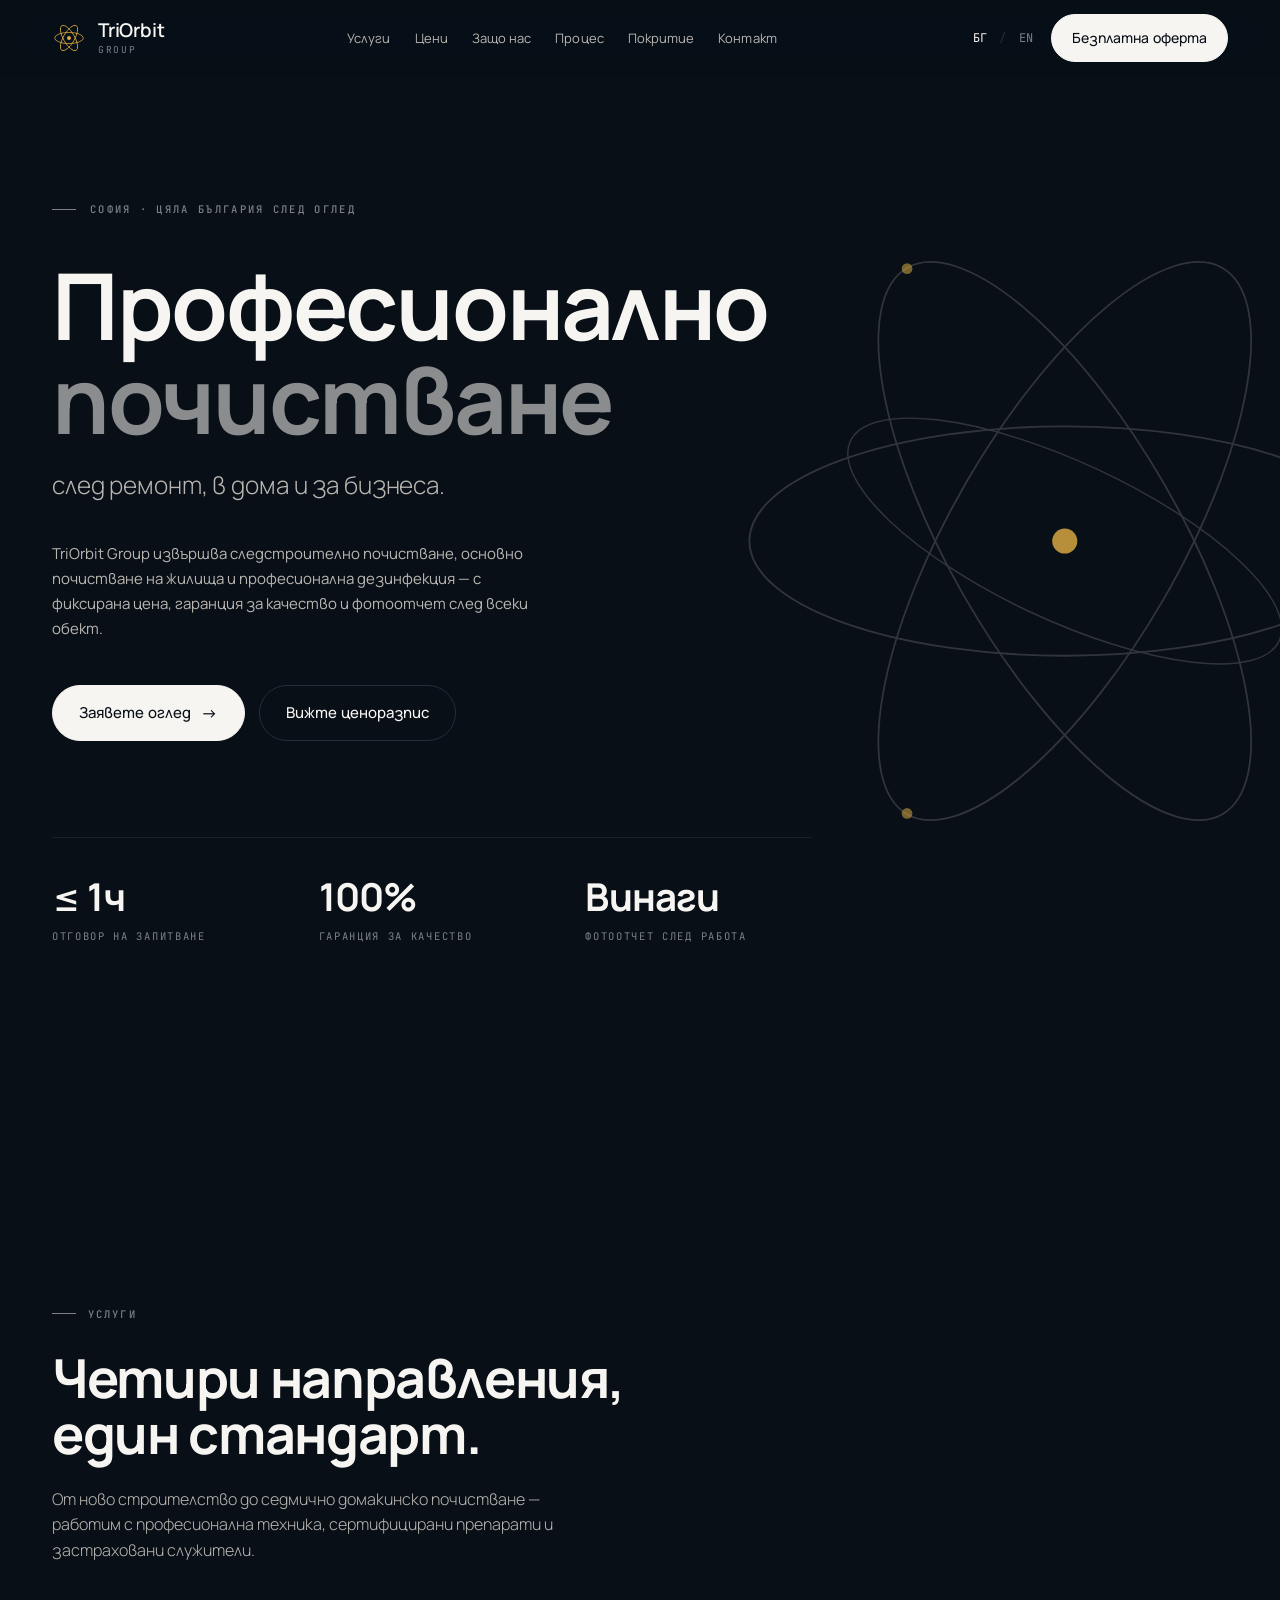
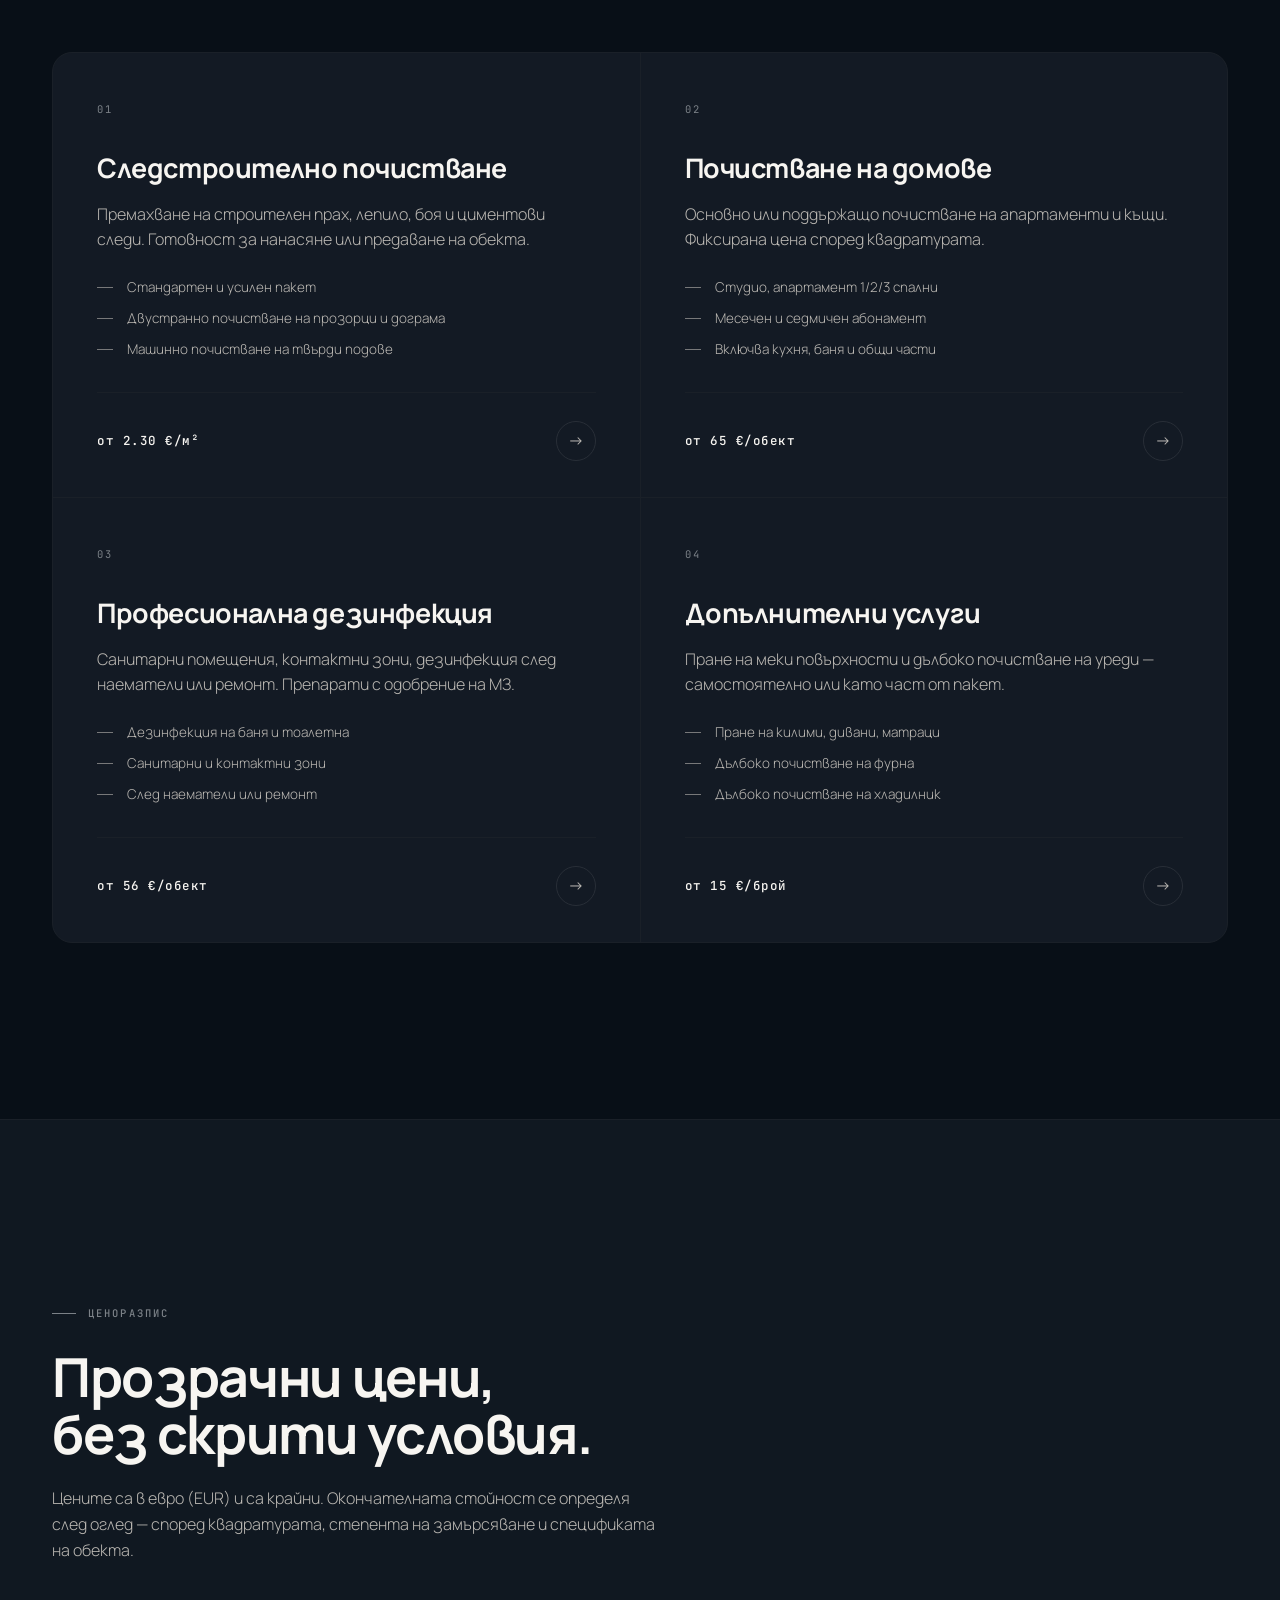
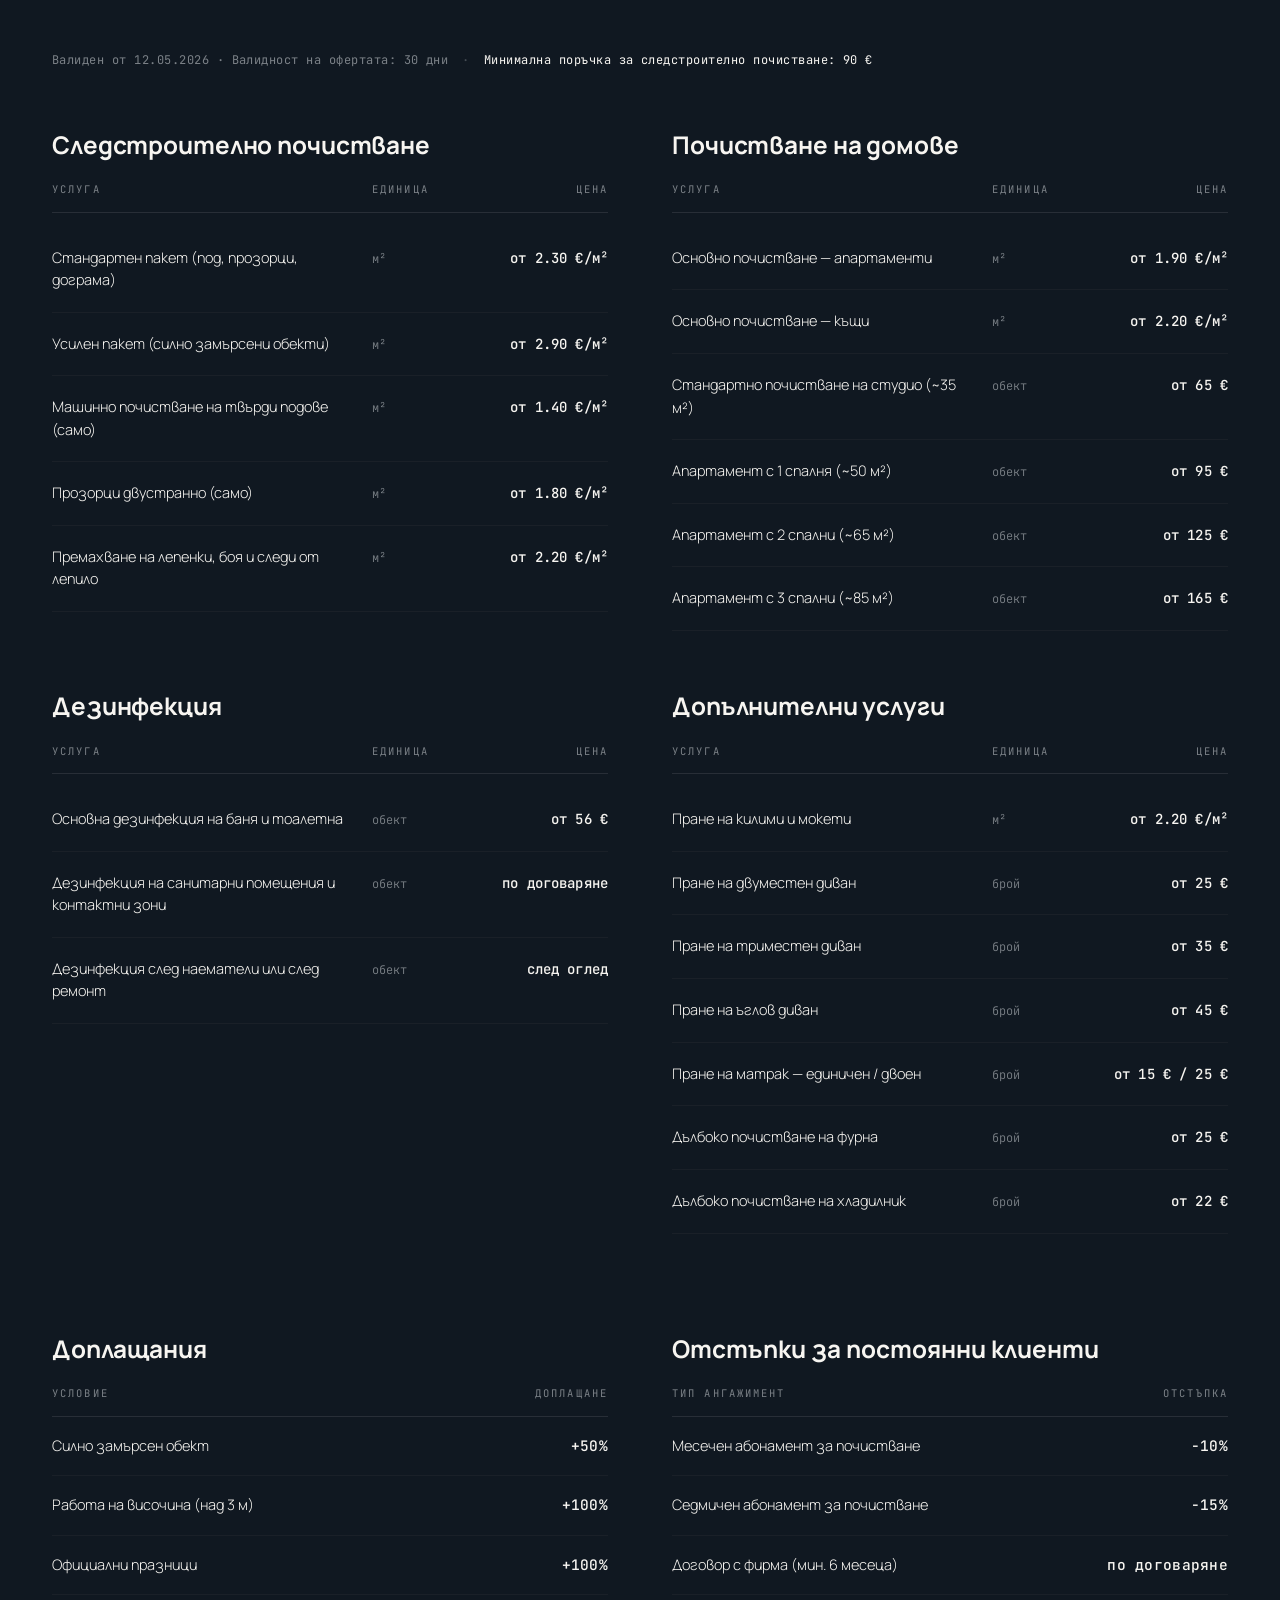
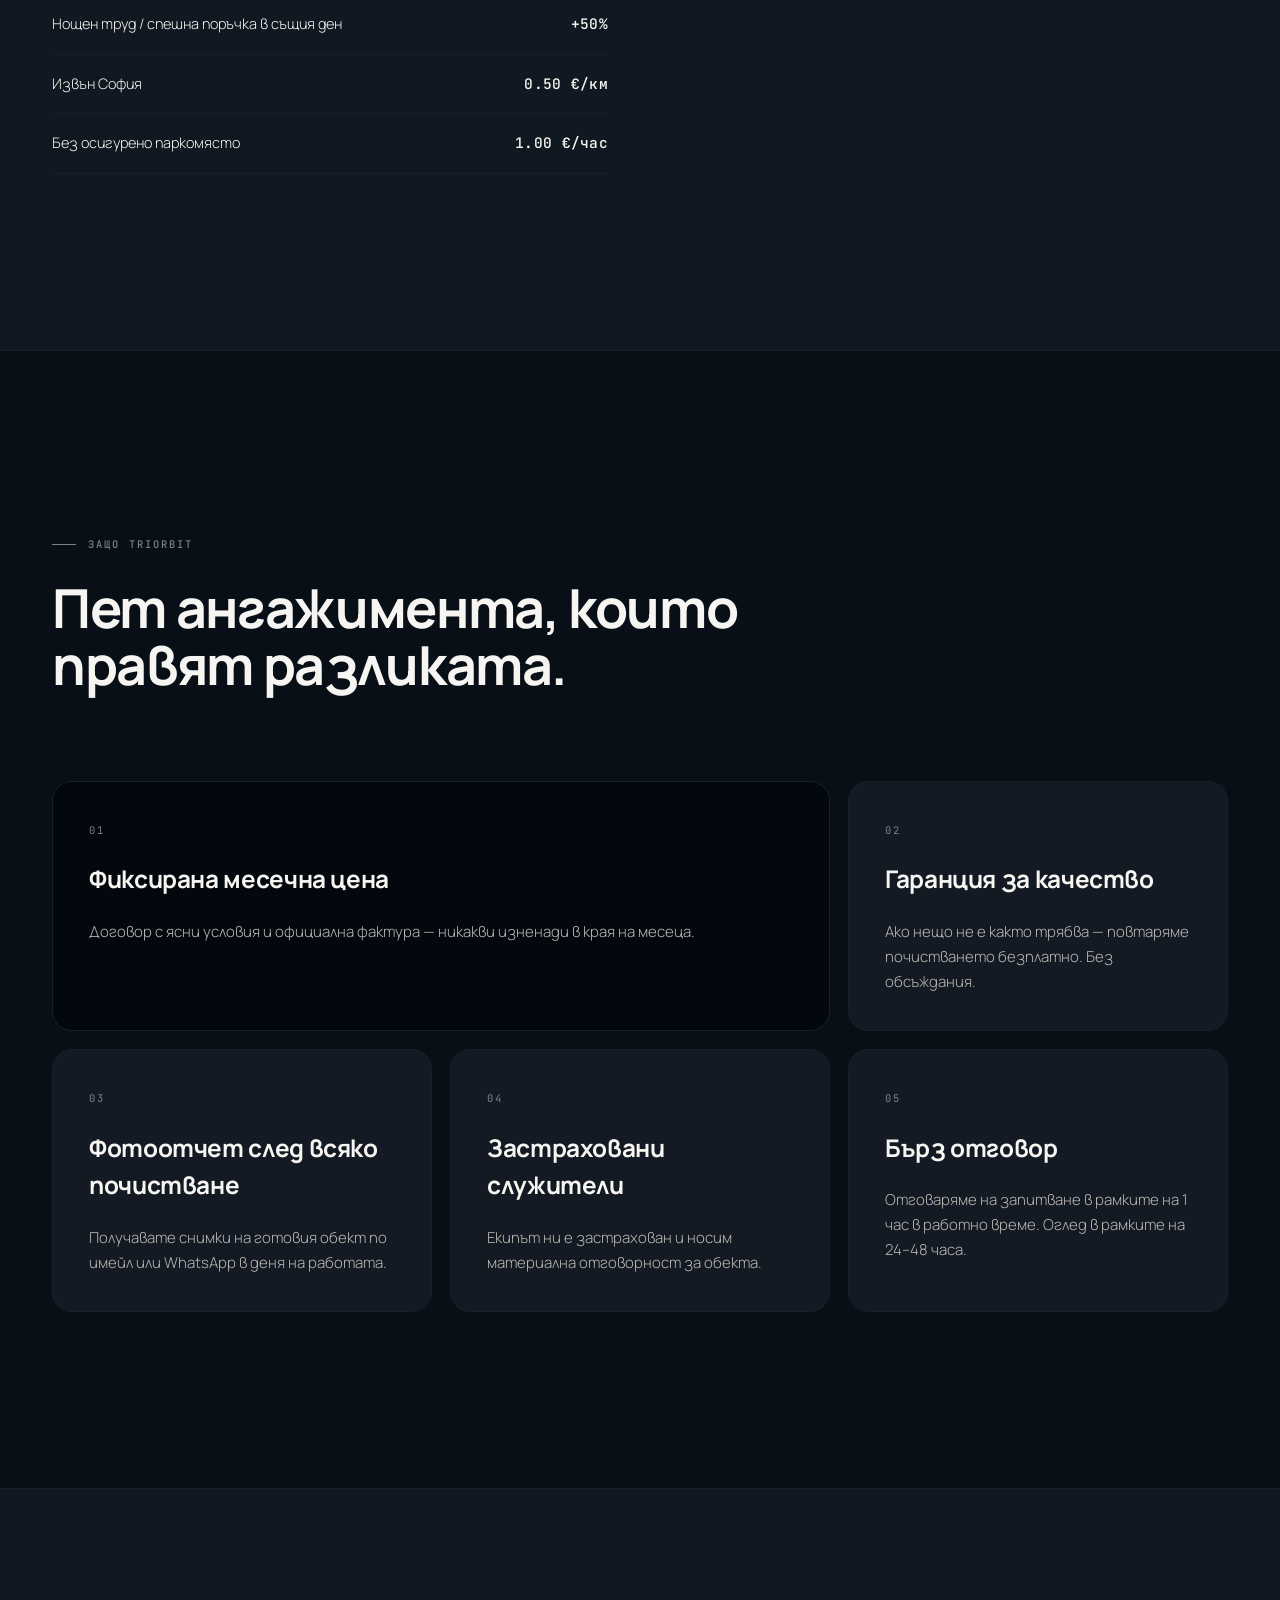
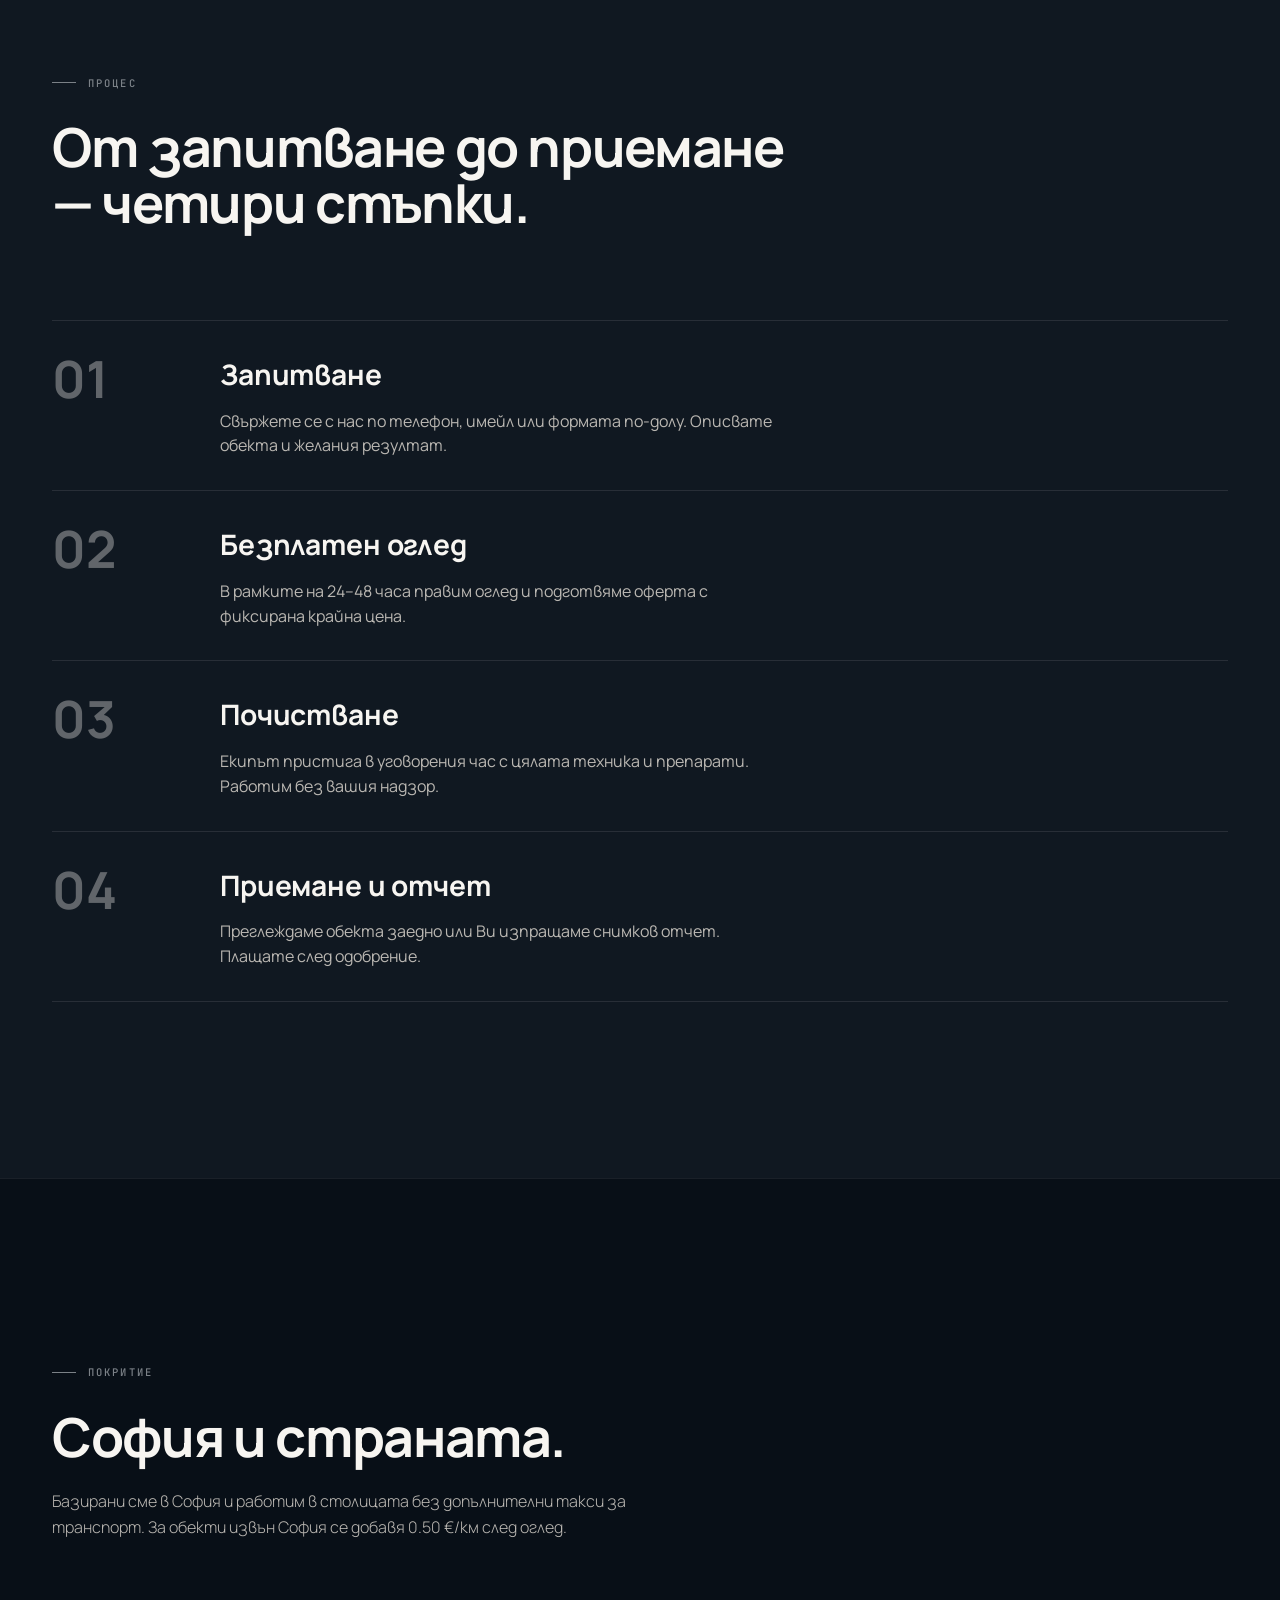
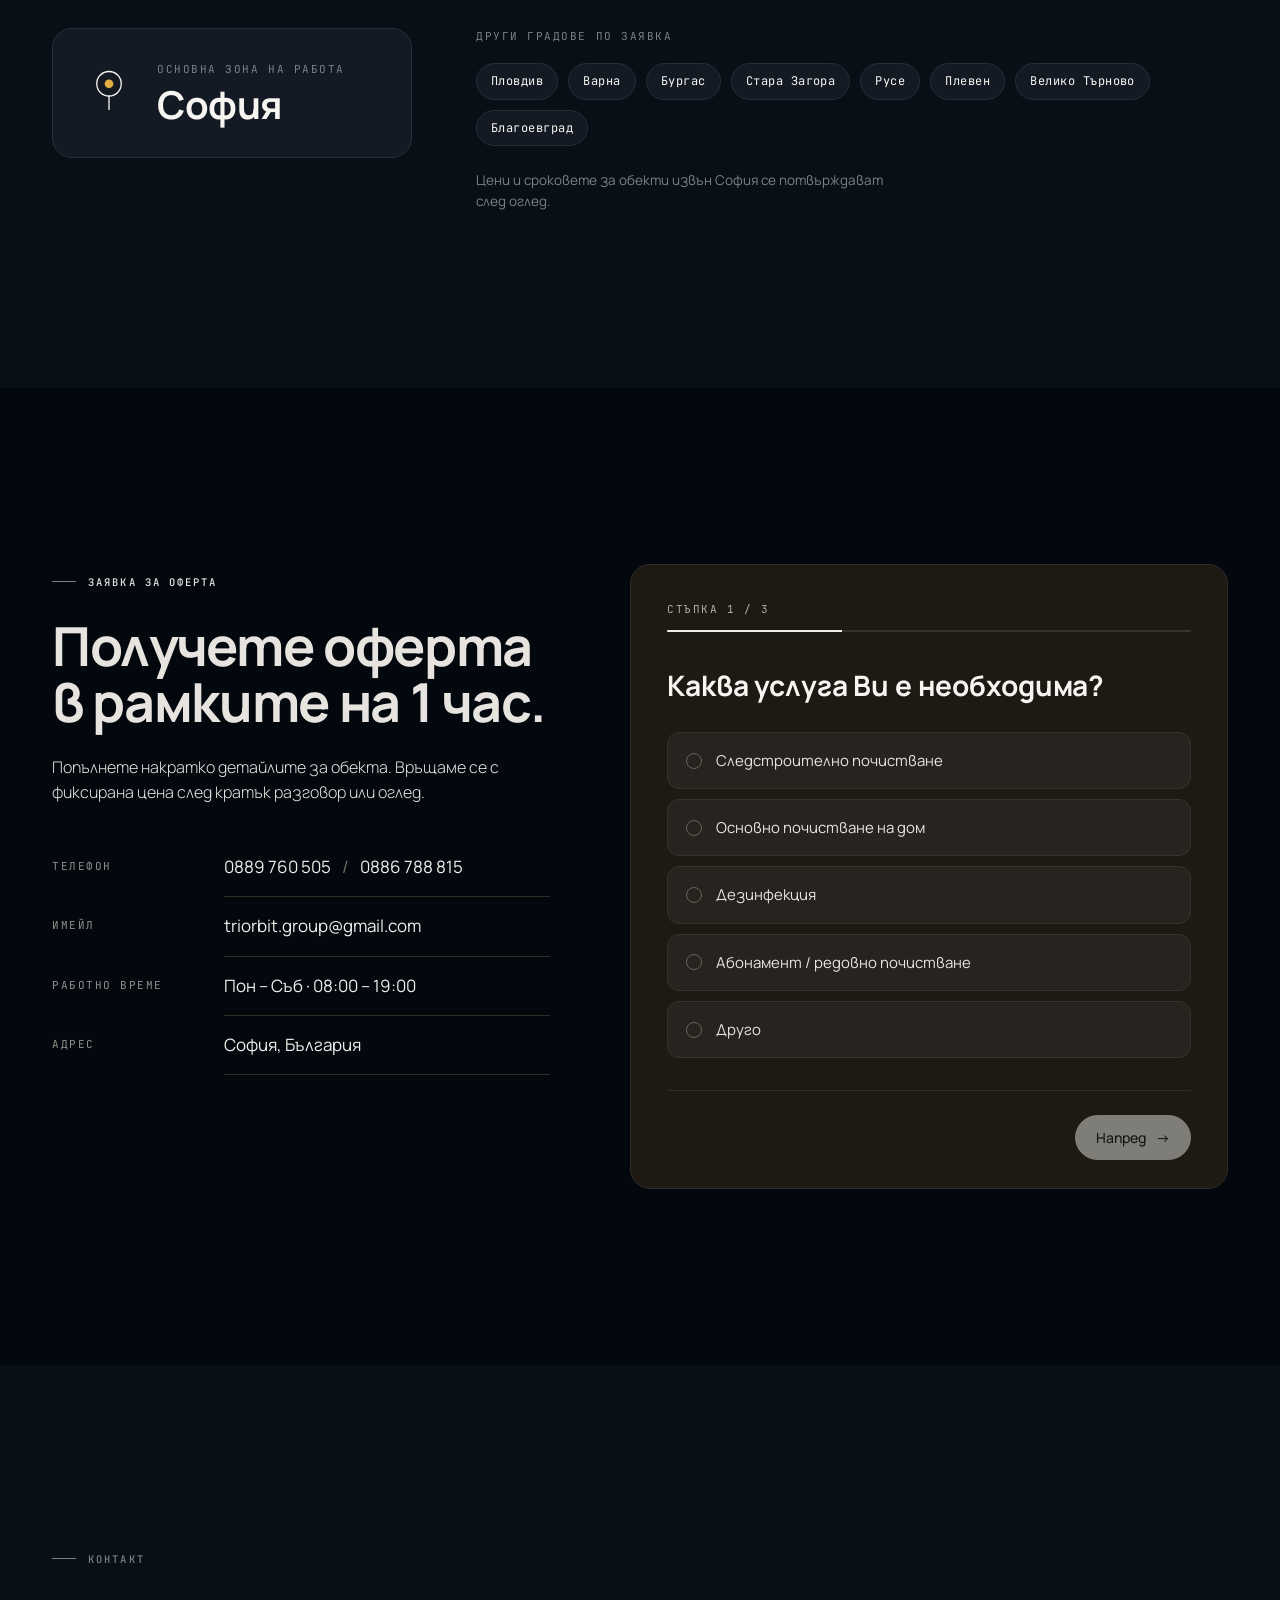
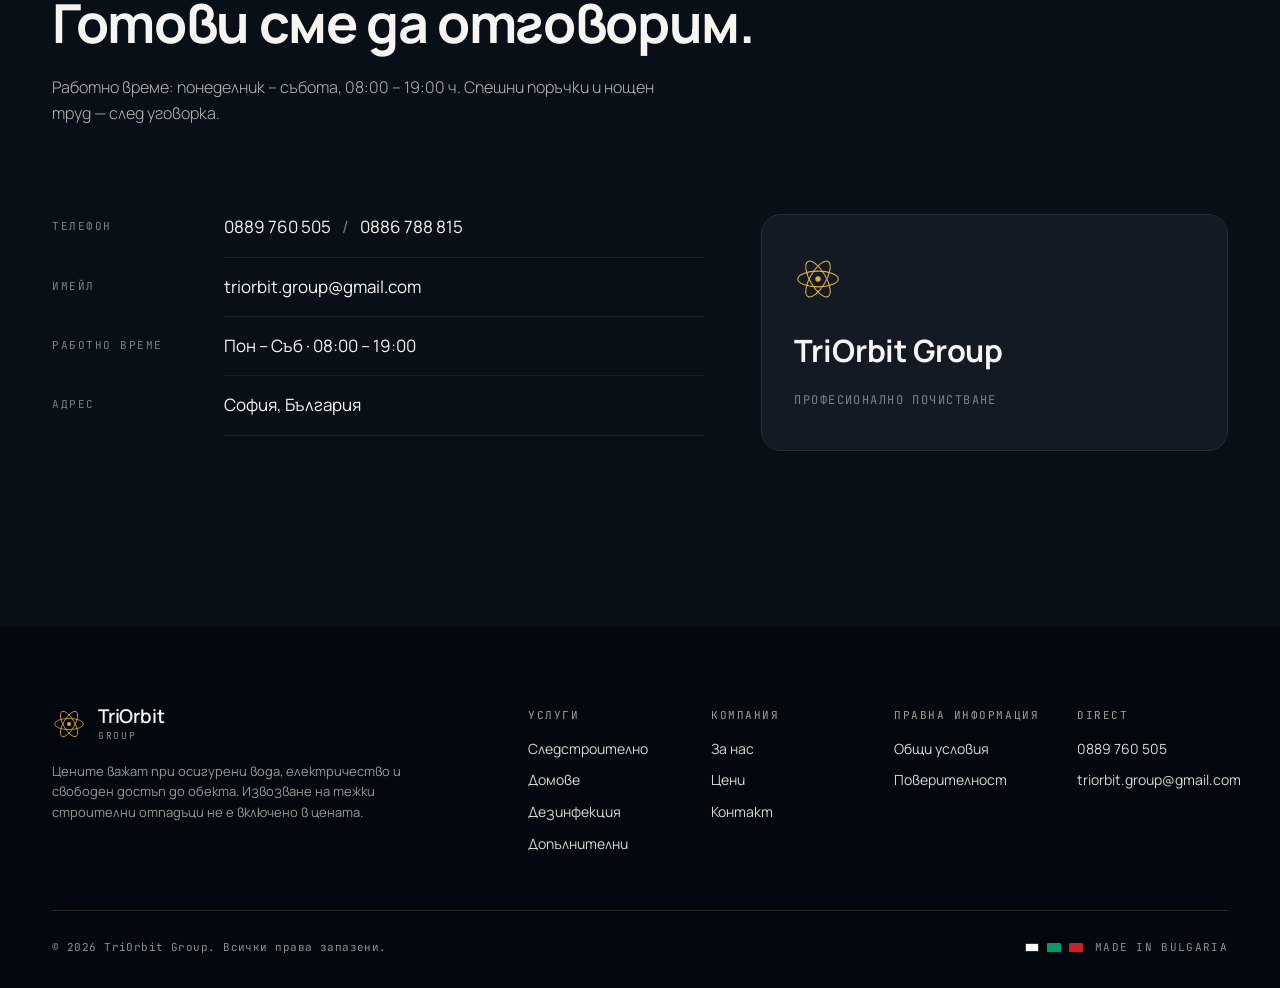
==== index.html @ 8a7f8f77 "Initial commit: TriOrbit Group marketing site Static bilingual (BG/EN) single-page site for a Sofia-" ====
<!doctype html>
<html lang="bg">
<head>
<meta charset="utf-8">
<meta name="viewport" content="width=device-width,initial-scale=1">
<title>TriOrbit Group — Професионално почистване в София</title>
<meta name="description" content="TriOrbit Group — следстроително почистване, основно почистване на жилища и професионална дезинфекция в София и страната. Фиксирани цени, гаранция за качество, фотоотчет.">
<meta name="theme-color" content="#161a23">

<meta property="og:title" content="TriOrbit Group — Професионално почистване">
<meta property="og:description" content="Следстроително почистване, основно почистване на дома и професионална дезинфекция в София. Фиксирана цена, гаранция, фотоотчет.">
<meta property="og:type" content="website">
<meta property="og:locale" content="bg_BG">
<meta property="og:locale:alternate" content="en_US">

<link rel="icon" href="data:image/svg+xml;utf8,<svg xmlns='http://www.w3.org/2000/svg' viewBox='0 0 64 64'><g transform='translate(32 32)' stroke='%23c8a14a' fill='none'><ellipse cx='0' cy='0' rx='27' ry='10.5' stroke-width='2.4'/><ellipse cx='0' cy='0' rx='27' ry='10.5' stroke-width='2.4' transform='rotate(60)'/><ellipse cx='0' cy='0' rx='27' ry='10.5' stroke-width='2.4' transform='rotate(-60)'/><circle cx='0' cy='0' r='4.5' fill='%23c8a14a' stroke='none'/></g></svg>">

<link rel="preconnect" href="https://fonts.googleapis.com">
<link rel="preconnect" href="https://fonts.gstatic.com" crossorigin>
<link rel="stylesheet" href="https://fonts.googleapis.com/css2?family=Manrope:wght@300;400;500;600;700;800&family=JetBrains+Mono:wght@400;500&display=swap">
<link rel="stylesheet" href="styles.css">
</head>
<body>

<!-- ─── NAV ───────────────────────────────────────────────── -->
<header class="nav" id="site-nav">
  <div class="nav-inner">
    <a href="#top" class="logo" aria-label="TriOrbit Group">
      <svg width="34" height="34" viewBox="0 0 64 64" fill="none" aria-hidden="true" style="display:block;flex-shrink:0">
        <g transform="translate(32 32)" stroke="var(--accent)" fill="none">
          <ellipse cx="0" cy="0" rx="27" ry="10.5" stroke-width="1.4"/>
          <ellipse cx="0" cy="0" rx="27" ry="10.5" stroke-width="1.4" transform="rotate(60)"/>
          <ellipse cx="0" cy="0" rx="27" ry="10.5" stroke-width="1.4" transform="rotate(-60)"/>
          <circle cx="0" cy="0" r="3.6" fill="var(--accent)" stroke="none"/>
        </g>
      </svg>
      <span class="logo-words">
        <span class="logo-name">TriOrbit</span>
        <span class="logo-sub">Group</span>
      </span>
    </a>

    <nav class="nav-links" aria-label="Primary">
      <a href="#services" class="nav-link" data-bg="Услуги" data-en="Services">Услуги</a>
      <a href="#pricing" class="nav-link" data-bg="Цени" data-en="Pricing">Цени</a>
      <a href="#why" class="nav-link" data-bg="Защо нас" data-en="Why us">Защо нас</a>
      <a href="#process" class="nav-link" data-bg="Процес" data-en="Process">Процес</a>
      <a href="#coverage" class="nav-link" data-bg="Покритие" data-en="Coverage">Покритие</a>
      <a href="#contact" class="nav-link" data-bg="Контакт" data-en="Contact">Контакт</a>
    </nav>

    <div class="nav-actions">
      <div class="lang-toggle" role="group" aria-label="Language">
        <button type="button" class="lang-btn is-active" data-lang="bg">БГ</button>
        <span class="lang-divider" aria-hidden="true">/</span>
        <button type="button" class="lang-btn" data-lang="en">EN</button>
      </div>
      <a href="#inquiry" class="btn btn-primary nav-cta" data-bg="Безплатна оферта" data-en="Free quote">Безплатна оферта</a>
      <button type="button" class="nav-burger" aria-label="Menu" aria-expanded="false" id="nav-burger">
        <span></span><span></span>
      </button>
    </div>
  </div>
  <div class="nav-mobile" id="nav-mobile">
    <a href="#services" class="nav-mobile-link" data-bg="Услуги" data-en="Services">Услуги</a>
    <a href="#pricing" class="nav-mobile-link" data-bg="Цени" data-en="Pricing">Цени</a>
    <a href="#why" class="nav-mobile-link" data-bg="Защо нас" data-en="Why us">Защо нас</a>
    <a href="#process" class="nav-mobile-link" data-bg="Процес" data-en="Process">Процес</a>
    <a href="#coverage" class="nav-mobile-link" data-bg="Покритие" data-en="Coverage">Покритие</a>
    <a href="#contact" class="nav-mobile-link" data-bg="Контакт" data-en="Contact">Контакт</a>
    <a href="#inquiry" class="btn btn-primary nav-mobile-cta" data-bg="Безплатна оферта" data-en="Free quote">Безплатна оферта</a>
  </div>
</header>

<main>

<!-- ─── HERO ──────────────────────────────────────────────── -->
<section id="top" class="hero">
  <div class="hero-inner">
    <div class="hero-eyebrow">
      <span class="eyebrow-dot" aria-hidden="true"></span>
      <span data-bg="София · Цяла България след оглед" data-en="Sofia · Nationwide on request">София · Цяла България след оглед</span>
    </div>
    <h1 class="hero-title">
      <span class="hero-line" data-bg="Професионално" data-en="Professional">Професионално</span>
      <span class="hero-line hero-italic" data-bg="почистване" data-en="cleaning">почистване</span>
      <span class="hero-line hero-rest" data-bg="след ремонт, в дома и за бизнеса." data-en="for new builds, homes, and businesses.">след ремонт, в дома и за бизнеса.</span>
    </h1>
    <p class="hero-lede" data-bg="TriOrbit Group извършва следстроително почистване, основно почистване на жилища и професионална дезинфекция — с фиксирана цена, гаранция за качество и фотоотчет след всеки обект." data-en="TriOrbit Group delivers post-construction cleaning, deep home cleaning, and professional disinfection — with fixed pricing, a quality guarantee, and a photo report after every job.">
      TriOrbit Group извършва следстроително почистване, основно почистване на жилища и професионална дезинфекция — с фиксирана цена, гаранция за качество и фотоотчет след всеки обект.
    </p>
    <div class="hero-cta">
      <a href="#inquiry" class="btn btn-primary btn-lg">
        <span data-bg="Заявете оглед" data-en="Request a site visit">Заявете оглед</span>
        <span class="btn-arrow" aria-hidden="true">→</span>
      </a>
      <a href="#pricing" class="btn btn-ghost btn-lg" data-bg="Вижте ценоразпис" data-en="View price list">Вижте ценоразпис</a>
    </div>
    <div class="hero-stats">
      <div class="stat">
        <div class="stat-value">≤ 1ч</div>
        <div class="stat-label" data-bg="Отговор на запитване" data-en="Response time">Отговор на запитване</div>
      </div>
      <div class="stat">
        <div class="stat-value">100%</div>
        <div class="stat-label" data-bg="Гаранция за качество" data-en="Quality guarantee">Гаранция за качество</div>
      </div>
      <div class="stat">
        <div class="stat-value" data-bg="Винаги" data-en="Always">Винаги</div>
        <div class="stat-label" data-bg="Фотоотчет след работа" data-en="Photo report">Фотоотчет след работа</div>
      </div>
    </div>
  </div>

  <div class="hero-orbits" aria-hidden="true">
    <svg viewBox="-100 -100 200 200" preserveAspectRatio="xMidYMid meet">
      <g stroke="var(--ink)" fill="none" opacity="0.18">
        <ellipse cx="0" cy="0" rx="88" ry="32" stroke-width="0.5"/>
        <ellipse cx="0" cy="0" rx="88" ry="32" stroke-width="0.5" transform="rotate(60)"/>
        <ellipse cx="0" cy="0" rx="88" ry="32" stroke-width="0.5" transform="rotate(-60)"/>
        <ellipse cx="0" cy="0" rx="66" ry="22" stroke-width="0.4" transform="rotate(25)"/>
      </g>
      <g fill="var(--accent)" opacity="0.55">
        <circle cx="88" cy="0" r="1.8"/>
        <circle cx="-44" cy="-76" r="1.5"/>
        <circle cx="-44" cy="76" r="1.5"/>
      </g>
      <circle cx="0" cy="0" r="3.5" fill="var(--accent)" opacity="0.85"/>
    </svg>
  </div>
</section>

<!-- ─── SERVICES ──────────────────────────────────────────── -->
<section id="services" class="section">
  <div class="container">
    <header class="section-head reveal">
      <div class="eyebrow"><span class="eyebrow-dot"></span><span data-bg="Услуги" data-en="Services">Услуги</span></div>
      <h2 class="display" data-bg="Четири направления, един стандарт." data-en="Four disciplines, one standard.">Четири направления, един стандарт.</h2>
      <p class="lede" data-bg="От ново строителство до седмично домакинско почистване — работим с професионална техника, сертифицирани препарати и застраховани служители." data-en="From new construction handover to weekly home upkeep — we use professional equipment, certified products, and fully insured teams.">
        От ново строителство до седмично домакинско почистване — работим с професионална техника, сертифицирани препарати и застраховани служители.
      </p>
    </header>

    <div class="services-grid reveal">

      <article class="service-card">
        <div class="service-tag">01</div>
        <h3 class="service-name" data-bg="Следстроително почистване" data-en="Post-construction cleaning">Следстроително почистване</h3>
        <p class="service-desc" data-bg="Премахване на строителен прах, лепило, боя и циментови следи. Готовност за нанасяне или предаване на обекта." data-en="Removal of construction dust, adhesives, paint, and cement residue. Handover-ready or move-in-ready finish.">
          Премахване на строителен прах, лепило, боя и циментови следи. Готовност за нанасяне или предаване на обекта.
        </p>
        <ul class="service-bullets">
          <li><span class="bullet-dash"></span><span data-bg="Стандартен и усилен пакет" data-en="Standard and heavy-duty packages">Стандартен и усилен пакет</span></li>
          <li><span class="bullet-dash"></span><span data-bg="Двустранно почистване на прозорци и дограма" data-en="Both sides of windows and frames">Двустранно почистване на прозорци и дограма</span></li>
          <li><span class="bullet-dash"></span><span data-bg="Машинно почистване на твърди подове" data-en="Machine cleaning of hard floors">Машинно почистване на твърди подове</span></li>
        </ul>
        <div class="service-foot">
          <span class="service-from" data-bg="от 2.30 €/м²" data-en="from €2.30/m²">от 2.30 €/м²</span>
          <a href="#pricing" class="service-more" aria-label="See pricing">→</a>
        </div>
      </article>

      <article class="service-card">
        <div class="service-tag">02</div>
        <h3 class="service-name" data-bg="Почистване на домове" data-en="Home cleaning">Почистване на домове</h3>
        <p class="service-desc" data-bg="Основно или поддържащо почистване на апартаменти и къщи. Фиксирана цена според квадратурата." data-en="Deep or recurring cleaning for apartments and houses. Fixed pricing based on square meters.">
          Основно или поддържащо почистване на апартаменти и къщи. Фиксирана цена според квадратурата.
        </p>
        <ul class="service-bullets">
          <li><span class="bullet-dash"></span><span data-bg="Студио, апартамент 1/2/3 спални" data-en="Studio, 1/2/3 bedroom apartments">Студио, апартамент 1/2/3 спални</span></li>
          <li><span class="bullet-dash"></span><span data-bg="Месечен и седмичен абонамент" data-en="Monthly and weekly subscriptions">Месечен и седмичен абонамент</span></li>
          <li><span class="bullet-dash"></span><span data-bg="Включва кухня, баня и общи части" data-en="Kitchen, bathrooms, and common areas included">Включва кухня, баня и общи части</span></li>
        </ul>
        <div class="service-foot">
          <span class="service-from" data-bg="от 65 €/обект" data-en="from €65/job">от 65 €/обект</span>
          <a href="#pricing" class="service-more" aria-label="See pricing">→</a>
        </div>
      </article>

      <article class="service-card">
        <div class="service-tag">03</div>
        <h3 class="service-name" data-bg="Професионална дезинфекция" data-en="Professional disinfection">Професионална дезинфекция</h3>
        <p class="service-desc" data-bg="Санитарни помещения, контактни зони, дезинфекция след наематели или ремонт. Препарати с одобрение на МЗ." data-en="Sanitary rooms, high-touch surfaces, post-tenant or post-renovation disinfection. MoH-approved products.">
          Санитарни помещения, контактни зони, дезинфекция след наематели или ремонт. Препарати с одобрение на МЗ.
        </p>
        <ul class="service-bullets">
          <li><span class="bullet-dash"></span><span data-bg="Дезинфекция на баня и тоалетна" data-en="Bathrooms and toilets">Дезинфекция на баня и тоалетна</span></li>
          <li><span class="bullet-dash"></span><span data-bg="Санитарни и контактни зони" data-en="Sanitary and high-touch zones">Санитарни и контактни зони</span></li>
          <li><span class="bullet-dash"></span><span data-bg="След наематели или ремонт" data-en="Post-tenant or post-renovation">След наематели или ремонт</span></li>
        </ul>
        <div class="service-foot">
          <span class="service-from" data-bg="от 56 €/обект" data-en="from €56/job">от 56 €/обект</span>
          <a href="#pricing" class="service-more" aria-label="See pricing">→</a>
        </div>
      </article>

      <article class="service-card">
        <div class="service-tag">04</div>
        <h3 class="service-name" data-bg="Допълнителни услуги" data-en="Additional services">Допълнителни услуги</h3>
        <p class="service-desc" data-bg="Пране на меки повърхности и дълбоко почистване на уреди — самостоятелно или като част от пакет." data-en="Soft-surface laundering and deep appliance cleaning — standalone or as part of a package.">
          Пране на меки повърхности и дълбоко почистване на уреди — самостоятелно или като част от пакет.
        </p>
        <ul class="service-bullets">
          <li><span class="bullet-dash"></span><span data-bg="Пране на килими, дивани, матраци" data-en="Carpets, sofas, mattresses">Пране на килими, дивани, матраци</span></li>
          <li><span class="bullet-dash"></span><span data-bg="Дълбоко почистване на фурна" data-en="Deep oven cleaning">Дълбоко почистване на фурна</span></li>
          <li><span class="bullet-dash"></span><span data-bg="Дълбоко почистване на хладилник" data-en="Deep refrigerator cleaning">Дълбоко почистване на хладилник</span></li>
        </ul>
        <div class="service-foot">
          <span class="service-from" data-bg="от 15 €/брой" data-en="from €15/item">от 15 €/брой</span>
          <a href="#pricing" class="service-more" aria-label="See pricing">→</a>
        </div>
      </article>

    </div>
  </div>
</section>

<!-- ─── PRICING ───────────────────────────────────────────── -->
<section id="pricing" class="section section-tinted">
  <div class="container">
    <header class="section-head reveal">
      <div class="eyebrow"><span class="eyebrow-dot"></span><span data-bg="Ценоразпис" data-en="Price list">Ценоразпис</span></div>
      <h2 class="display" data-bg="Прозрачни цени, без скрити условия." data-en="Transparent prices, no hidden terms.">Прозрачни цени, без скрити условия.</h2>
      <p class="lede" data-bg="Цените са в евро (EUR) и са крайни. Окончателната стойност се определя след оглед — според квадратурата, степента на замърсяване и спецификата на обекта." data-en="Prices are in euros (EUR) and final. The final amount is set after a site visit — based on square footage, level of soiling, and site specifics.">
        Цените са в евро (EUR) и са крайни. Окончателната стойност се определя след оглед — според квадратурата, степента на замърсяване и спецификата на обекта.
      </p>
    </header>

    <div class="pricing-meta reveal">
      <span data-bg="Валиден от 12.05.2026 · Валидност на офертата: 30 дни" data-en="Effective from 2026-05-12 · Quote validity: 30 days">Валиден от 12.05.2026 · Валидност на офертата: 30 дни</span>
      <span class="meta-dot" aria-hidden="true">·</span>
      <span class="meta-emph" data-bg="Минимална поръчка за следстроително почистване: 90 €" data-en="Minimum order for post-construction cleaning: €90">Минимална поръчка за следстроително почистване: 90 €</span>
    </div>

    <div class="pricing-tables">

      <div class="price-table reveal">
        <div class="price-table-head">
          <h3 class="price-table-title" data-bg="Следстроително почистване" data-en="Post-construction cleaning">Следстроително почистване</h3>
          <div class="price-table-headers">
            <span data-bg="Услуга" data-en="Service">Услуга</span>
            <span data-bg="Единица" data-en="Unit">Единица</span>
            <span class="ta-right" data-bg="Цена" data-en="Price">Цена</span>
          </div>
        </div>
        <ul class="price-rows">
          <li class="price-row">
            <span class="pr-name" data-bg="Стандартен пакет (под, прозорци, дограма)" data-en="Standard package (floors, windows, frames)">Стандартен пакет (под, прозорци, дограма)</span>
            <span class="pr-unit">м²</span>
            <span class="pr-price" data-bg="от 2.30 €/м²" data-en="from €2.30/m²">от 2.30 €/м²</span>
          </li>
          <li class="price-row">
            <span class="pr-name" data-bg="Усилен пакет (силно замърсени обекти)" data-en="Heavy-duty package (heavily soiled sites)">Усилен пакет (силно замърсени обекти)</span>
            <span class="pr-unit">м²</span>
            <span class="pr-price" data-bg="от 2.90 €/м²" data-en="from €2.90/m²">от 2.90 €/м²</span>
          </li>
          <li class="price-row">
            <span class="pr-name" data-bg="Машинно почистване на твърди подове (само)" data-en="Machine cleaning of hard floors (only)">Машинно почистване на твърди подове (само)</span>
            <span class="pr-unit">м²</span>
            <span class="pr-price" data-bg="от 1.40 €/м²" data-en="from €1.40/m²">от 1.40 €/м²</span>
          </li>
          <li class="price-row">
            <span class="pr-name" data-bg="Прозорци двустранно (само)" data-en="Window cleaning, both sides (only)">Прозорци двустранно (само)</span>
            <span class="pr-unit">м²</span>
            <span class="pr-price" data-bg="от 1.80 €/м²" data-en="from €1.80/m²">от 1.80 €/м²</span>
          </li>
          <li class="price-row">
            <span class="pr-name" data-bg="Премахване на лепенки, боя и следи от лепило" data-en="Removal of stickers, paint, and adhesive residue">Премахване на лепенки, боя и следи от лепило</span>
            <span class="pr-unit">м²</span>
            <span class="pr-price" data-bg="от 2.20 €/м²" data-en="from €2.20/m²">от 2.20 €/м²</span>
          </li>
        </ul>
      </div>

      <div class="price-table reveal">
        <div class="price-table-head">
          <h3 class="price-table-title" data-bg="Почистване на домове" data-en="Home cleaning">Почистване на домове</h3>
          <div class="price-table-headers">
            <span data-bg="Услуга" data-en="Service">Услуга</span>
            <span data-bg="Единица" data-en="Unit">Единица</span>
            <span class="ta-right" data-bg="Цена" data-en="Price">Цена</span>
          </div>
        </div>
        <ul class="price-rows">
          <li class="price-row">
            <span class="pr-name" data-bg="Основно почистване — апартаменти" data-en="Deep cleaning — apartments">Основно почистване — апартаменти</span>
            <span class="pr-unit">м²</span>
            <span class="pr-price" data-bg="от 1.90 €/м²" data-en="from €1.90/m²">от 1.90 €/м²</span>
          </li>
          <li class="price-row">
            <span class="pr-name" data-bg="Основно почистване — къщи" data-en="Deep cleaning — houses">Основно почистване — къщи</span>
            <span class="pr-unit">м²</span>
            <span class="pr-price" data-bg="от 2.20 €/м²" data-en="from €2.20/m²">от 2.20 €/м²</span>
          </li>
          <li class="price-row">
            <span class="pr-name" data-bg="Стандартно почистване на студио (~35 м²)" data-en="Standard cleaning, studio (~35 m²)">Стандартно почистване на студио (~35 м²)</span>
            <span class="pr-unit" data-bg="обект" data-en="job">обект</span>
            <span class="pr-price" data-bg="от 65 €" data-en="from €65">от 65 €</span>
          </li>
          <li class="price-row">
            <span class="pr-name" data-bg="Апартамент с 1 спалня (~50 м²)" data-en="1-bedroom apartment (~50 m²)">Апартамент с 1 спалня (~50 м²)</span>
            <span class="pr-unit" data-bg="обект" data-en="job">обект</span>
            <span class="pr-price" data-bg="от 95 €" data-en="from €95">от 95 €</span>
          </li>
          <li class="price-row">
            <span class="pr-name" data-bg="Апартамент с 2 спални (~65 м²)" data-en="2-bedroom apartment (~65 m²)">Апартамент с 2 спални (~65 м²)</span>
            <span class="pr-unit" data-bg="обект" data-en="job">обект</span>
            <span class="pr-price" data-bg="от 125 €" data-en="from €125">от 125 €</span>
          </li>
          <li class="price-row">
            <span class="pr-name" data-bg="Апартамент с 3 спални (~85 м²)" data-en="3-bedroom apartment (~85 m²)">Апартамент с 3 спални (~85 м²)</span>
            <span class="pr-unit" data-bg="обект" data-en="job">обект</span>
            <span class="pr-price" data-bg="от 165 €" data-en="from €165">от 165 €</span>
          </li>
        </ul>
      </div>

      <div class="price-table reveal">
        <div class="price-table-head">
          <h3 class="price-table-title" data-bg="Дезинфекция" data-en="Disinfection">Дезинфекция</h3>
          <div class="price-table-headers">
            <span data-bg="Услуга" data-en="Service">Услуга</span>
            <span data-bg="Единица" data-en="Unit">Единица</span>
            <span class="ta-right" data-bg="Цена" data-en="Price">Цена</span>
          </div>
        </div>
        <ul class="price-rows">
          <li class="price-row">
            <span class="pr-name" data-bg="Основна дезинфекция на баня и тоалетна" data-en="Bathroom and toilet disinfection">Основна дезинфекция на баня и тоалетна</span>
            <span class="pr-unit" data-bg="обект" data-en="job">обект</span>
            <span class="pr-price" data-bg="от 56 €" data-en="from €56">от 56 €</span>
          </li>
          <li class="price-row">
            <span class="pr-name" data-bg="Дезинфекция на санитарни помещения и контактни зони" data-en="Sanitary rooms and high-touch zones">Дезинфекция на санитарни помещения и контактни зони</span>
            <span class="pr-unit" data-bg="обект" data-en="job">обект</span>
            <span class="pr-price" data-bg="по договаряне" data-en="on request">по договаряне</span>
          </li>
          <li class="price-row">
            <span class="pr-name" data-bg="Дезинфекция след наематели или след ремонт" data-en="Post-tenant or post-renovation disinfection">Дезинфекция след наематели или след ремонт</span>
            <span class="pr-unit" data-bg="обект" data-en="job">обект</span>
            <span class="pr-price" data-bg="след оглед" data-en="after site visit">след оглед</span>
          </li>
        </ul>
      </div>

      <div class="price-table reveal">
        <div class="price-table-head">
          <h3 class="price-table-title" data-bg="Допълнителни услуги" data-en="Additional services">Допълнителни услуги</h3>
          <div class="price-table-headers">
            <span data-bg="Услуга" data-en="Service">Услуга</span>
            <span data-bg="Единица" data-en="Unit">Единица</span>
            <span class="ta-right" data-bg="Цена" data-en="Price">Цена</span>
          </div>
        </div>
        <ul class="price-rows">
          <li class="price-row">
            <span class="pr-name" data-bg="Пране на килими и мокети" data-en="Carpet and rug laundering">Пране на килими и мокети</span>
            <span class="pr-unit">м²</span>
            <span class="pr-price" data-bg="от 2.20 €/м²" data-en="from €2.20/m²">от 2.20 €/м²</span>
          </li>
          <li class="price-row">
            <span class="pr-name" data-bg="Пране на двуместен диван" data-en="Two-seat sofa">Пране на двуместен диван</span>
            <span class="pr-unit" data-bg="брой" data-en="item">брой</span>
            <span class="pr-price" data-bg="от 25 €" data-en="from €25">от 25 €</span>
          </li>
          <li class="price-row">
            <span class="pr-name" data-bg="Пране на триместен диван" data-en="Three-seat sofa">Пране на триместен диван</span>
            <span class="pr-unit" data-bg="брой" data-en="item">брой</span>
            <span class="pr-price" data-bg="от 35 €" data-en="from €35">от 35 €</span>
          </li>
          <li class="price-row">
            <span class="pr-name" data-bg="Пране на ъглов диван" data-en="Corner sofa">Пране на ъглов диван</span>
            <span class="pr-unit" data-bg="брой" data-en="item">брой</span>
            <span class="pr-price" data-bg="от 45 €" data-en="from €45">от 45 €</span>
          </li>
          <li class="price-row">
            <span class="pr-name" data-bg="Пране на матрак — единичен / двоен" data-en="Mattress — single / double">Пране на матрак — единичен / двоен</span>
            <span class="pr-unit" data-bg="брой" data-en="item">брой</span>
            <span class="pr-price" data-bg="от 15 € / 25 €" data-en="from €15 / €25">от 15 € / 25 €</span>
          </li>
          <li class="price-row">
            <span class="pr-name" data-bg="Дълбоко почистване на фурна" data-en="Deep oven cleaning">Дълбоко почистване на фурна</span>
            <span class="pr-unit" data-bg="брой" data-en="item">брой</span>
            <span class="pr-price" data-bg="от 25 €" data-en="from €25">от 25 €</span>
          </li>
          <li class="price-row">
            <span class="pr-name" data-bg="Дълбоко почистване на хладилник" data-en="Deep refrigerator cleaning">Дълбоко почистване на хладилник</span>
            <span class="pr-unit" data-bg="брой" data-en="item">брой</span>
            <span class="pr-price" data-bg="от 22 €" data-en="from €22">от 22 €</span>
          </li>
        </ul>
      </div>

    </div>

    <div class="pricing-aux">

      <div class="simple-table reveal">
        <h3 class="simple-table-title" data-bg="Доплащания" data-en="Surcharges">Доплащания</h3>
        <div class="simple-table-headers">
          <span data-bg="Условие" data-en="Condition">Условие</span>
          <span class="ta-right" data-bg="Доплащане" data-en="Surcharge">Доплащане</span>
        </div>
        <ul class="simple-rows">
          <li class="simple-row"><span data-bg="Силно замърсен обект" data-en="Heavily soiled site">Силно замърсен обект</span><span class="ta-right emph-right">+50%</span></li>
          <li class="simple-row"><span data-bg="Работа на височина (над 3 м)" data-en="Work at height (above 3 m)">Работа на височина (над 3 м)</span><span class="ta-right emph-right">+100%</span></li>
          <li class="simple-row"><span data-bg="Официални празници" data-en="Public holidays">Официални празници</span><span class="ta-right emph-right">+100%</span></li>
          <li class="simple-row"><span data-bg="Нощен труд / спешна поръчка в същия ден" data-en="Night work / same-day urgent order">Нощен труд / спешна поръчка в същия ден</span><span class="ta-right emph-right">+50%</span></li>
          <li class="simple-row"><span data-bg="Извън София" data-en="Outside Sofia">Извън София</span><span class="ta-right emph-right" data-bg="0.50 €/км" data-en="€0.50/km">0.50 €/км</span></li>
          <li class="simple-row"><span data-bg="Без осигурено паркомясто" data-en="No reserved parking">Без осигурено паркомясто</span><span class="ta-right emph-right" data-bg="1.00 €/час" data-en="€1.00/hour">1.00 €/час</span></li>
        </ul>
      </div>

      <div class="simple-table reveal">
        <h3 class="simple-table-title" data-bg="Отстъпки за постоянни клиенти" data-en="Discounts for recurring clients">Отстъпки за постоянни клиенти</h3>
        <div class="simple-table-headers">
          <span data-bg="Тип ангажимент" data-en="Commitment type">Тип ангажимент</span>
          <span class="ta-right" data-bg="Отстъпка" data-en="Discount">Отстъпка</span>
        </div>
        <ul class="simple-rows">
          <li class="simple-row"><span data-bg="Месечен абонамент за почистване" data-en="Monthly cleaning subscription">Месечен абонамент за почистване</span><span class="ta-right emph-right">−10%</span></li>
          <li class="simple-row"><span data-bg="Седмичен абонамент за почистване" data-en="Weekly cleaning subscription">Седмичен абонамент за почистване</span><span class="ta-right emph-right">−15%</span></li>
          <li class="simple-row"><span data-bg="Договор с фирма (мин. 6 месеца)" data-en="Corporate contract (min. 6 months)">Договор с фирма (мин. 6 месеца)</span><span class="ta-right emph-right" data-bg="по договаряне" data-en="on request">по договаряне</span></li>
        </ul>
      </div>

    </div>
  </div>
</section>

<!-- ─── WHY ───────────────────────────────────────────────── -->
<section id="why" class="section">
  <div class="container">
    <header class="section-head reveal">
      <div class="eyebrow"><span class="eyebrow-dot"></span><span data-bg="Защо TriOrbit" data-en="Why TriOrbit">Защо TriOrbit</span></div>
      <h2 class="display" data-bg="Пет ангажимента, които правят разликата." data-en="Five commitments that make the difference.">Пет ангажимента, които правят разликата.</h2>
    </header>

    <div class="why-grid reveal">
      <article class="why-card">
        <div class="why-num">01</div>
        <h3 class="why-h" data-bg="Фиксирана месечна цена" data-en="Fixed monthly pricing">Фиксирана месечна цена</h3>
        <p class="why-b" data-bg="Договор с ясни условия и официална фактура — никакви изненади в края на месеца." data-en="Contract with clear terms and an official invoice — no surprises at the end of the month.">
          Договор с ясни условия и официална фактура — никакви изненади в края на месеца.
        </p>
      </article>
      <article class="why-card">
        <div class="why-num">02</div>
        <h3 class="why-h" data-bg="Гаранция за качество" data-en="Quality guarantee">Гаранция за качество</h3>
        <p class="why-b" data-bg="Ако нещо не е както трябва — повтаряме почистването безплатно. Без обсъждания." data-en="If something isn't right, we redo the cleaning at no charge. No discussion.">
          Ако нещо не е както трябва — повтаряме почистването безплатно. Без обсъждания.
        </p>
      </article>
      <article class="why-card">
        <div class="why-num">03</div>
        <h3 class="why-h" data-bg="Фотоотчет след всяко почистване" data-en="Photo report after every job">Фотоотчет след всяко почистване</h3>
        <p class="why-b" data-bg="Получавате снимки на готовия обект по имейл или WhatsApp в деня на работата." data-en="You receive photos of the finished site by email or WhatsApp on the same day.">
          Получавате снимки на готовия обект по имейл или WhatsApp в деня на работата.
        </p>
      </article>
      <article class="why-card">
        <div class="why-num">04</div>
        <h3 class="why-h" data-bg="Застраховани служители" data-en="Insured staff">Застраховани служители</h3>
        <p class="why-b" data-bg="Екипът ни е застрахован и носим материална отговорност за обекта." data-en="Our team is insured and we carry full material liability for the site.">
          Екипът ни е застрахован и носим материална отговорност за обекта.
        </p>
      </article>
      <article class="why-card">
        <div class="why-num">05</div>
        <h3 class="why-h" data-bg="Бърз отговор" data-en="Fast response">Бърз отговор</h3>
        <p class="why-b" data-bg="Отговаряме на запитване в рамките на 1 час в работно време. Оглед в рамките на 24–48 часа." data-en="We reply to inquiries within 1 hour during business hours. Site visit within 24–48 hours.">
          Отговаряме на запитване в рамките на 1 час в работно време. Оглед в рамките на 24–48 часа.
        </p>
      </article>
    </div>
  </div>
</section>

<!-- ─── PROCESS ───────────────────────────────────────────── -->
<section id="process" class="section section-tinted">
  <div class="container">
    <header class="section-head reveal">
      <div class="eyebrow"><span class="eyebrow-dot"></span><span data-bg="Процес" data-en="Process">Процес</span></div>
      <h2 class="display" data-bg="От запитване до приемане — четири стъпки." data-en="From inquiry to sign-off — four steps.">От запитване до приемане — четири стъпки.</h2>
    </header>

    <ol class="process-list reveal">
      <li class="process-step">
        <div class="process-num">01</div>
        <div>
          <h3 class="process-h" data-bg="Запитване" data-en="Inquiry">Запитване</h3>
          <p class="process-b" data-bg="Свържете се с нас по телефон, имейл или формата по-долу. Описвате обекта и желания резултат." data-en="Reach us by phone, email, or the form below. You describe the site and the desired result.">
            Свържете се с нас по телефон, имейл или формата по-долу. Описвате обекта и желания резултат.
          </p>
        </div>
      </li>
      <li class="process-step">
        <div class="process-num">02</div>
        <div>
          <h3 class="process-h" data-bg="Безплатен оглед" data-en="Free site visit">Безплатен оглед</h3>
          <p class="process-b" data-bg="В рамките на 24–48 часа правим оглед и подготвяме оферта с фиксирана крайна цена." data-en="Within 24–48 hours we visit the site and prepare a quote with a fixed final price.">
            В рамките на 24–48 часа правим оглед и подготвяме оферта с фиксирана крайна цена.
          </p>
        </div>
      </li>
      <li class="process-step">
        <div class="process-num">03</div>
        <div>
          <h3 class="process-h" data-bg="Почистване" data-en="Cleaning">Почистване</h3>
          <p class="process-b" data-bg="Екипът пристига в уговорения час с цялата техника и препарати. Работим без вашия надзор." data-en="Our team arrives at the agreed time with all equipment and products. We work without your supervision.">
            Екипът пристига в уговорения час с цялата техника и препарати. Работим без вашия надзор.
          </p>
        </div>
      </li>
      <li class="process-step">
        <div class="process-num">04</div>
        <div>
          <h3 class="process-h" data-bg="Приемане и отчет" data-en="Sign-off and report">Приемане и отчет</h3>
          <p class="process-b" data-bg="Преглеждаме обекта заедно или Ви изпращаме снимков отчет. Плащате след одобрение." data-en="We walk the site with you or send a photo report. You pay after approval.">
            Преглеждаме обекта заедно или Ви изпращаме снимков отчет. Плащате след одобрение.
          </p>
        </div>
      </li>
    </ol>
  </div>
</section>

<!-- ─── COVERAGE ──────────────────────────────────────────── -->
<section id="coverage" class="section">
  <div class="container">
    <header class="section-head reveal">
      <div class="eyebrow"><span class="eyebrow-dot"></span><span data-bg="Покритие" data-en="Coverage">Покритие</span></div>
      <h2 class="display" data-bg="София и страната." data-en="Sofia and beyond.">София и страната.</h2>
      <p class="lede" data-bg="Базирани сме в София и работим в столицата без допълнителни такси за транспорт. За обекти извън София се добавя 0.50 €/км след оглед." data-en="We are based in Sofia and work across the city without travel surcharges. For jobs outside Sofia, €0.50/km is added after a site visit.">
        Базирани сме в София и работим в столицата без допълнителни такси за транспорт. За обекти извън София се добавя 0.50 €/км след оглед.
      </p>
    </header>

    <div class="coverage-grid reveal">
      <div class="coverage-primary">
        <svg width="56" height="56" viewBox="0 0 64 64" fill="none" aria-hidden="true">
          <circle cx="32" cy="26" r="14" stroke="var(--ink)" stroke-width="1.5"/>
          <circle cx="32" cy="26" r="5" fill="var(--accent)"/>
          <path d="M32 40 L32 56" stroke="var(--ink)" stroke-width="1.5"/>
        </svg>
        <div>
          <div class="coverage-label" data-bg="Основна зона на работа" data-en="Primary service area">Основна зона на работа</div>
          <div class="coverage-city" data-bg="София" data-en="Sofia">София</div>
        </div>
      </div>

      <div class="coverage-others">
        <div class="coverage-label" data-bg="Други градове по заявка" data-en="Other cities on request">Други градове по заявка</div>
        <ul class="coverage-list">
          <li class="coverage-pill" data-bg="Пловдив" data-en="Plovdiv">Пловдив</li>
          <li class="coverage-pill" data-bg="Варна" data-en="Varna">Варна</li>
          <li class="coverage-pill" data-bg="Бургас" data-en="Burgas">Бургас</li>
          <li class="coverage-pill" data-bg="Стара Загора" data-en="Stara Zagora">Стара Загора</li>
          <li class="coverage-pill" data-bg="Русе" data-en="Ruse">Русе</li>
          <li class="coverage-pill" data-bg="Плевен" data-en="Pleven">Плевен</li>
          <li class="coverage-pill" data-bg="Велико Търново" data-en="Veliko Tarnovo">Велико Търново</li>
          <li class="coverage-pill" data-bg="Благоевград" data-en="Blagoevgrad">Благоевград</li>
        </ul>
        <p class="coverage-foot" data-bg="Цени и сроковете за обекти извън София се потвърждават след оглед." data-en="Pricing and timing for sites outside Sofia are confirmed after a site visit.">
          Цени и сроковете за обекти извън София се потвърждават след оглед.
        </p>
      </div>
    </div>
  </div>
</section>

<!-- ─── INQUIRY ───────────────────────────────────────────── -->
<section id="inquiry" class="section section-dark">
  <div class="container">
    <div class="inquiry-layout">

      <div class="inquiry-intro">
        <div class="eyebrow eyebrow-on-dark"><span class="eyebrow-dot"></span><span data-bg="Заявка за оферта" data-en="Request a quote">Заявка за оферта</span></div>
        <h2 class="display display-on-dark" data-bg="Получете оферта в рамките на 1 час." data-en="Get a quote within 1 hour.">Получете оферта в рамките на 1 час.</h2>
        <p class="lede lede-on-dark" data-bg="Попълнете накратко детайлите за обекта. Връщаме се с фиксирана цена след кратък разговор или оглед." data-en="Tell us briefly about the site. We come back with a fixed price after a short conversation or a site visit.">
          Попълнете накратко детайлите за обекта. Връщаме се с фиксирана цена след кратък разговор или оглед.
        </p>
        <div class="inquiry-side">
          <div class="contact-block is-dark">
            <div class="contact-row">
              <div class="contact-label" data-bg="Телефон" data-en="Phone">Телефон</div>
              <div class="contact-value">
                <a href="tel:0889760505">0889 760 505</a>
                <span class="contact-sep" aria-hidden="true">/</span>
                <a href="tel:0886788815">0886 788 815</a>
              </div>
            </div>
            <div class="contact-row">
              <div class="contact-label" data-bg="Имейл" data-en="Email">Имейл</div>
              <div class="contact-value"><a href="mailto:triorbit.group@gmail.com">triorbit.group@gmail.com</a></div>
            </div>
            <div class="contact-row">
              <div class="contact-label" data-bg="Работно време" data-en="Business hours">Работно време</div>
              <div class="contact-value" data-bg="Пон – Съб · 08:00 – 19:00" data-en="Mon – Sat · 08:00 – 19:00">Пон – Съб · 08:00 – 19:00</div>
            </div>
            <div class="contact-row">
              <div class="contact-label" data-bg="Адрес" data-en="Address">Адрес</div>
              <div class="contact-value" data-bg="София, България" data-en="Sofia, Bulgaria">София, България</div>
            </div>
          </div>
        </div>
      </div>

      <form class="inquiry-shell" id="inquiry-form" novalidate>
        <div class="inquiry-progress">
          <div class="inquiry-step-meta">
            <span data-bg="Стъпка" data-en="Step">Стъпка</span> <span id="step-current">1</span> / 3
          </div>
          <div class="inquiry-progress-bar" aria-hidden="true">
            <div class="inquiry-progress-fill" id="progress-fill" style="width:33.333%"></div>
          </div>
        </div>

        <!-- STEP 1: SERVICE -->
        <div class="inquiry-step is-active" data-step="0">
          <h3 class="inquiry-step-title" data-bg="Каква услуга Ви е необходима?" data-en="Which service do you need?">Каква услуга Ви е необходима?</h3>
          <div class="choice-grid" data-field="service">
            <button type="button" class="choice" data-value="Следстроително почистване" data-value-en="Post-construction cleaning"><span class="choice-tick"></span><span data-bg="Следстроително почистване" data-en="Post-construction cleaning">Следстроително почистване</span></button>
            <button type="button" class="choice" data-value="Основно почистване на дом" data-value-en="Deep home cleaning"><span class="choice-tick"></span><span data-bg="Основно почистване на дом" data-en="Deep home cleaning">Основно почистване на дом</span></button>
            <button type="button" class="choice" data-value="Дезинфекция" data-value-en="Disinfection"><span class="choice-tick"></span><span data-bg="Дезинфекция" data-en="Disinfection">Дезинфекция</span></button>
            <button type="button" class="choice" data-value="Абонамент / редовно почистване" data-value-en="Subscription / recurring cleaning"><span class="choice-tick"></span><span data-bg="Абонамент / редовно почистване" data-en="Subscription / recurring cleaning">Абонамент / редовно почистване</span></button>
            <button type="button" class="choice" data-value="Друго" data-value-en="Other"><span class="choice-tick"></span><span data-bg="Друго" data-en="Other">Друго</span></button>
          </div>
        </div>

        <!-- STEP 2: PROPERTY -->
        <div class="inquiry-step" data-step="1">
          <h3 class="inquiry-step-title" data-bg="Разкажете ни за обекта." data-en="Tell us about the site.">Разкажете ни за обекта.</h3>
          <div class="choice-pills" data-field="propertyType">
            <button type="button" class="pill" data-value="Апартамент" data-value-en="Apartment" data-bg="Апартамент" data-en="Apartment">Апартамент</button>
            <button type="button" class="pill" data-value="Къща" data-value-en="House" data-bg="Къща" data-en="House">Къща</button>
            <button type="button" class="pill" data-value="Офис" data-value-en="Office" data-bg="Офис" data-en="Office">Офис</button>
            <button type="button" class="pill" data-value="Търговски обект" data-value-en="Retail" data-bg="Търговски обект" data-en="Retail">Търговски обект</button>
            <button type="button" class="pill" data-value="След ремонт" data-value-en="Post-renovation" data-bg="След ремонт" data-en="Post-renovation">След ремонт</button>
          </div>
          <div class="field-grid">
            <label class="field">
              <span class="field-label" data-bg="Приблизителна квадратура (м²)" data-en="Approximate size (m²)">Приблизителна квадратура (м²)</span>
              <input type="number" inputmode="numeric" min="0" step="1" class="input" name="size" placeholder="65">
            </label>
            <label class="field">
              <span class="field-label" data-bg="Предпочитан срок" data-en="Preferred timing">Предпочитан срок</span>
              <select class="input" name="when">
                <option value="" disabled selected hidden></option>
                <option data-bg="Възможно най-скоро" data-en="As soon as possible">Възможно най-скоро</option>
                <option data-bg="В рамките на седмица" data-en="Within a week">В рамките на седмица</option>
                <option data-bg="През следващия месец" data-en="Next month">През следващия месец</option>
                <option data-bg="Гъвкав" data-en="Flexible">Гъвкав</option>
              </select>
            </label>
          </div>
          <label class="field field-wide">
            <span class="field-label" data-bg="Допълнителна информация (по избор)" data-en="Additional details (optional)">Допълнителна информация (по избор)</span>
            <textarea class="input input-textarea" name="notes" rows="3" data-bg-placeholder="Етаж, асансьор, степен на замърсяване, специални изисквания…" data-en-placeholder="Floor, elevator, level of soiling, special requirements…" placeholder="Етаж, асансьор, степен на замърсяване, специални изисквания…"></textarea>
          </label>
        </div>

        <!-- STEP 3: CONTACT -->
        <div class="inquiry-step" data-step="2">
          <h3 class="inquiry-step-title" data-bg="Как да се свържем с Вас?" data-en="How should we reach you?">Как да се свържем с Вас?</h3>
          <div class="field-grid">
            <label class="field">
              <span class="field-label" data-bg="Име" data-en="Name">Име</span>
              <input type="text" class="input" name="name" autocomplete="name">
            </label>
            <label class="field">
              <span class="field-label" data-bg="Телефон" data-en="Phone">Телефон</span>
              <input type="tel" class="input" name="phone" placeholder="+359" autocomplete="tel">
            </label>
            <label class="field field-wide">
              <span class="field-label" data-bg="Имейл" data-en="Email">Имейл</span>
              <input type="email" class="input" name="email" placeholder="name@example.com" autocomplete="email">
            </label>
          </div>
          <label class="consent">
            <input type="checkbox" name="consent">
            <span data-bg="Съгласен/-на съм да бъда контактиран/-а относно това запитване." data-en="I agree to be contacted about this inquiry.">Съгласен/-на съм да бъда контактиран/-а относно това запитване.</span>
          </label>
        </div>

        <div class="inquiry-actions">
          <button type="button" class="btn btn-ghost btn-on-dark" id="btn-back" style="visibility:hidden">
            <span aria-hidden="true">←</span>
            <span data-bg="Назад" data-en="Back">Назад</span>
          </button>
          <button type="button" class="btn btn-primary" id="btn-next" disabled>
            <span data-bg="Напред" data-en="Next">Напред</span>
            <span aria-hidden="true">→</span>
          </button>
          <button type="submit" class="btn btn-primary" id="btn-submit" disabled style="display:none">
            <span data-bg="Изпрати заявка" data-en="Send request">Изпрати заявка</span>
            <span aria-hidden="true">→</span>
          </button>
        </div>

        <div class="inquiry-success" id="inquiry-success">
          <div class="inquiry-success-mark" aria-hidden="true">
            <svg viewBox="0 0 48 48" width="40" height="40">
              <circle cx="24" cy="24" r="22" stroke="currentColor" stroke-width="1.5" fill="none"/>
              <path d="M14 25 L21 31 L34 17" stroke="currentColor" stroke-width="1.8" fill="none" stroke-linecap="round" stroke-linejoin="round"/>
            </svg>
          </div>
          <h3 class="inquiry-success-title" data-bg="Получихме Вашата заявка." data-en="We've received your request.">Получихме Вашата заявка.</h3>
          <p class="inquiry-success-body" data-bg="Връщаме се с оферта в рамките на 1 час в работно време. До скоро." data-en="We'll get back with a quote within 1 hour during business hours. Talk soon.">
            Връщаме се с оферта в рамките на 1 час в работно време. До скоро.
          </p>
          <button type="button" class="btn btn-ghost btn-on-dark" id="btn-reset">
            <span data-bg="Ново запитване" data-en="New inquiry">Ново запитване</span>
          </button>
        </div>
      </form>

    </div>
  </div>
</section>

<!-- ─── CONTACT ───────────────────────────────────────────── -->
<section id="contact" class="section">
  <div class="container">
    <header class="section-head reveal">
      <div class="eyebrow"><span class="eyebrow-dot"></span><span data-bg="Контакт" data-en="Contact">Контакт</span></div>
      <h2 class="display" data-bg="Готови сме да отговорим." data-en="Ready to answer.">Готови сме да отговорим.</h2>
      <p class="lede" data-bg="Работно време: понеделник – събота, 08:00 – 19:00 ч. Спешни поръчки и нощен труд — след уговорка." data-en="Business hours: Monday – Saturday, 08:00 – 19:00. Urgent orders and night work — by arrangement.">
        Работно време: понеделник – събота, 08:00 – 19:00 ч. Спешни поръчки и нощен труд — след уговорка.
      </p>
    </header>

    <div class="contact-grid reveal">
      <div class="contact-block">
        <div class="contact-row">
          <div class="contact-label" data-bg="Телефон" data-en="Phone">Телефон</div>
          <div class="contact-value">
            <a href="tel:0889760505">0889 760 505</a>
            <span class="contact-sep" aria-hidden="true">/</span>
            <a href="tel:0886788815">0886 788 815</a>
          </div>
        </div>
        <div class="contact-row">
          <div class="contact-label" data-bg="Имейл" data-en="Email">Имейл</div>
          <div class="contact-value"><a href="mailto:triorbit.group@gmail.com">triorbit.group@gmail.com</a></div>
        </div>
        <div class="contact-row">
          <div class="contact-label" data-bg="Работно време" data-en="Business hours">Работно време</div>
          <div class="contact-value" data-bg="Пон – Съб · 08:00 – 19:00" data-en="Mon – Sat · 08:00 – 19:00">Пон – Съб · 08:00 – 19:00</div>
        </div>
        <div class="contact-row">
          <div class="contact-label" data-bg="Адрес" data-en="Address">Адрес</div>
          <div class="contact-value" data-bg="София, България" data-en="Sofia, Bulgaria">София, България</div>
        </div>
      </div>

      <div class="contact-card">
        <div class="contact-card-mark">
          <svg width="48" height="48" viewBox="0 0 64 64" fill="none" aria-hidden="true">
            <g transform="translate(32 32)" stroke="var(--accent)" fill="none">
              <ellipse cx="0" cy="0" rx="27" ry="10.5" stroke-width="1.4"/>
              <ellipse cx="0" cy="0" rx="27" ry="10.5" stroke-width="1.4" transform="rotate(60)"/>
              <ellipse cx="0" cy="0" rx="27" ry="10.5" stroke-width="1.4" transform="rotate(-60)"/>
              <circle cx="0" cy="0" r="3.6" fill="var(--accent)" stroke="none"/>
            </g>
          </svg>
        </div>
        <div class="contact-card-text">TriOrbit Group</div>
        <div class="contact-card-sub" data-bg="Професионално почистване" data-en="Professional cleaning">Професионално почистване</div>
      </div>
    </div>
  </div>
</section>

</main>

<!-- ─── FOOTER ────────────────────────────────────────────── -->
<footer class="footer">
  <div class="container">
    <div class="footer-top">
      <div class="footer-brand">
        <a href="#top" class="logo">
          <svg width="34" height="34" viewBox="0 0 64 64" fill="none" aria-hidden="true">
            <g transform="translate(32 32)" stroke="var(--accent)" fill="none">
              <ellipse cx="0" cy="0" rx="27" ry="10.5" stroke-width="1.4"/>
              <ellipse cx="0" cy="0" rx="27" ry="10.5" stroke-width="1.4" transform="rotate(60)"/>
              <ellipse cx="0" cy="0" rx="27" ry="10.5" stroke-width="1.4" transform="rotate(-60)"/>
              <circle cx="0" cy="0" r="3.6" fill="var(--accent)" stroke="none"/>
            </g>
          </svg>
          <span class="logo-words">
            <span class="logo-name">TriOrbit</span>
            <span class="logo-sub">Group</span>
          </span>
        </a>
        <p class="footer-conditions" data-bg="Цените важат при осигурени вода, електричество и свободен достъп до обекта. Извозване на тежки строителни отпадъци не е включено в цената." data-en="Prices apply when water, electricity, and free access to the site are provided. Hauling of heavy construction debris is not included.">
          Цените важат при осигурени вода, електричество и свободен достъп до обекта. Извозване на тежки строителни отпадъци не е включено в цената.
        </p>
      </div>
      <div class="footer-cols">
        <div class="footer-col">
          <div class="footer-col-h" data-bg="Услуги" data-en="Services">Услуги</div>
          <a href="#services" data-bg="Следстроително" data-en="Post-construction">Следстроително</a>
          <a href="#services" data-bg="Домове" data-en="Homes">Домове</a>
          <a href="#services" data-bg="Дезинфекция" data-en="Disinfection">Дезинфекция</a>
          <a href="#services" data-bg="Допълнителни" data-en="Additional">Допълнителни</a>
        </div>
        <div class="footer-col">
          <div class="footer-col-h" data-bg="Компания" data-en="Company">Компания</div>
          <a href="#why" data-bg="За нас" data-en="About">За нас</a>
          <a href="#pricing" data-bg="Цени" data-en="Pricing">Цени</a>
          <a href="#contact" data-bg="Контакт" data-en="Contact">Контакт</a>
        </div>
        <div class="footer-col">
          <div class="footer-col-h" data-bg="Правна информация" data-en="Legal">Правна информация</div>
          <a href="#" data-bg="Общи условия" data-en="Terms">Общи условия</a>
          <a href="#" data-bg="Поверителност" data-en="Privacy">Поверителност</a>
        </div>
        <div class="footer-col">
          <div class="footer-col-h">Direct</div>
          <a href="tel:0889760505">0889 760 505</a>
          <a href="mailto:triorbit.group@gmail.com">triorbit.group@gmail.com</a>
        </div>
      </div>
    </div>
    <div class="footer-bottom">
      <span data-bg="© 2026 TriOrbit Group. Всички права запазени." data-en="© 2026 TriOrbit Group. All rights reserved.">© 2026 TriOrbit Group. Всички права запазени.</span>
      <span class="footer-flag" aria-hidden="true">
        <span class="flag-stripe flag-w"></span>
        <span class="flag-stripe flag-g"></span>
        <span class="flag-stripe flag-r"></span>
        Made in Bulgaria
      </span>
    </div>
  </div>
</footer>

<script src="app.js"></script>
</body>
</html>
---- styles.css ----
/* ─────────────────────────────────────────────────────────────
   TriOrbit Group — design tokens
   Dark theme · Gold accent · Manrope/JetBrains Mono · Airy density
   ───────────────────────────────────────────────────────────── */
:root{
  --bg:        oklch(0.165 0.020 255);
  --bg-tint:   oklch(0.205 0.022 255);
  --bg-dark:   oklch(0.125 0.020 255);
  --ink:       oklch(0.97 0.005 80);
  --ink-soft:  oklch(0.78 0.008 80);
  --muted:     oklch(0.60 0.012 255);
  --line:      oklch(0.30 0.018 255);
  --line-soft: oklch(0.24 0.018 255);
  --surface:   oklch(0.205 0.022 255);
  --card:      oklch(0.215 0.022 255);

  --accent:    oklch(0.78 0.135 82);
  --accent-on: #161a23;

  --font-display: "Manrope", ui-sans-serif, system-ui, sans-serif;
  --font-body:    "Manrope", ui-sans-serif, system-ui, sans-serif;
  --font-mono:    "JetBrains Mono", ui-monospace, "SF Mono", Menlo, monospace;
  --display-weight: 700;
  --title-italic: normal;

  --space-section: 176px;
  --space-block:   88px;

  --radius-sm: 6px;
  --radius:    12px;
  --radius-lg: 20px;

  --content: 1240px;
}

*,*::before,*::after{ box-sizing:border-box; }
html,body{ margin:0; padding:0; }
html{ background:var(--bg); color:var(--ink); }
body{
  font-family: var(--font-body);
  font-size: 16px;
  line-height: 1.55;
  -webkit-font-smoothing: antialiased;
  -moz-osx-font-smoothing: grayscale;
  font-feature-settings: "ss01","cv11";
  background:var(--bg);
  color:var(--ink);
  overflow-x:hidden;
}
img,svg{ display:block; max-width:100%; }
button{ font-family:inherit; }
a{ color:inherit; text-decoration:none; }
::selection{ background: var(--ink); color: var(--bg); }
html{ scroll-behavior:smooth; scroll-padding-top: 84px; }

.container{
  max-width: var(--content);
  margin: 0 auto;
  padding: 0 32px;
}
@media (max-width: 720px){ .container{ padding: 0 20px; } }

/* Typography ──────────────────────────────────────────────── */
.display{
  font-family: var(--font-display);
  font-weight: var(--display-weight);
  letter-spacing: -0.025em;
  line-height: 1.05;
  font-size: clamp(34px, 4.2vw, 60px);
  margin: 0 0 24px;
  color: var(--ink);
  text-wrap: balance;
}
.display-on-dark{ color: oklch(0.97 0.005 80); }
.lede{
  font-family: var(--font-body);
  font-size: clamp(16px, 1.1vw, 18px);
  line-height: 1.6;
  color: var(--ink-soft);
  max-width: 62ch;
  margin: 0;
  font-weight: 300;
  text-wrap: pretty;
}
.lede-on-dark{ color: oklch(0.82 0.008 80); }

.eyebrow{
  font-family: var(--font-mono);
  font-size: 10.5px;
  font-weight: 500;
  letter-spacing: 0.20em;
  text-transform: uppercase;
  color: var(--muted);
  display: inline-flex;
  align-items: center;
  gap: 12px;
  margin-bottom: 28px;
}
.eyebrow-on-dark{ color: var(--muted); }
.eyebrow-dot{
  display:inline-block; width:24px; height:1px;
  background: var(--muted);
}

/* Buttons ─────────────────────────────────────────────────── */
.btn{
  display: inline-flex; align-items:center; gap:10px;
  padding: 12px 20px;
  border-radius: 999px;
  font-size: 14px;
  font-weight: 500;
  letter-spacing: 0.005em;
  border: 1px solid transparent;
  cursor: pointer;
  white-space: nowrap;
  transition: background-color 160ms ease, color 160ms ease, border-color 160ms ease, transform 160ms ease;
  text-decoration: none;
}
.btn:active{ transform: translateY(1px); }
.btn-primary{
  background: var(--ink);
  color: var(--bg);
  border-color: var(--ink);
  font-weight: 500;
}
.btn-primary:hover{ background: oklch(from var(--ink) calc(l + 0.05) c h); }
.btn-primary:disabled{ opacity:.45; cursor:not-allowed; }
.btn-ghost{
  background: transparent;
  color: var(--ink);
  border-color: var(--line);
}
.btn-ghost:hover{ border-color: var(--ink); }
.btn-on-dark{ color: oklch(0.95 0.005 80); border-color: oklch(0.40 0.010 80); }
.btn-on-dark:hover{ border-color: oklch(0.95 0.005 80); }
.btn-lg{ padding: 15px 26px; font-size: 15px; }
.btn-arrow{ font-size: 1.1em; line-height: 1; transition: transform 200ms ease; }
.btn:hover .btn-arrow{ transform: translateX(3px); }

/* Nav ─────────────────────────────────────────────────────── */
.nav{
  position: sticky; top: 0; z-index: 50;
  background: color-mix(in oklab, var(--bg) 85%, transparent);
  backdrop-filter: blur(16px) saturate(1.4);
  -webkit-backdrop-filter: blur(16px) saturate(1.4);
  border-bottom: 1px solid transparent;
  transition: border-color 200ms ease, background-color 200ms ease;
}
.nav.is-scrolled{ border-bottom-color: var(--line); }
.nav-inner{
  max-width: var(--content);
  margin: 0 auto;
  padding: 14px 32px;
  display: flex;
  align-items: center;
  gap: 32px;
}
@media (max-width: 720px){ .nav-inner{ padding: 12px 20px; gap: 14px; } }

.logo{
  display:flex; align-items:center; gap: 12px;
  text-decoration:none;
}
.logo-words{ display:flex; flex-direction:column; line-height:1; }
.logo-name{
  font-family: var(--font-display);
  font-style: var(--title-italic);
  font-weight: 600;
  font-size: 19px;
  letter-spacing: -0.01em;
  color: var(--ink);
}
.logo-sub{
  font-family: var(--font-mono);
  font-size: 9.5px;
  letter-spacing: 0.18em;
  text-transform: uppercase;
  color: var(--muted);
  margin-top: 5px;
}
@media (max-width: 900px){ .logo-sub{ display:none; } }

.nav-links{
  display:flex; align-items:center; gap: 24px;
  margin-left: auto;
  margin-right: 8px;
}
.nav-link{
  font-size: 13px;
  color: var(--ink-soft);
  letter-spacing: 0.005em;
  transition: color 140ms ease;
}
.nav-link:hover{ color: var(--ink); }
@media (max-width: 1100px){ .nav-links{ display:none; } }

.nav-actions{ display:flex; align-items:center; gap: 12px; margin-left: auto; }
@media (max-width: 560px){ .nav-cta{ display:none; } }

.lang-toggle{
  display: inline-flex; align-items:center; gap: 6px;
  font-family: var(--font-mono);
  font-size: 12px;
  letter-spacing: 0.04em;
}
.lang-btn{
  appearance:none; background: transparent; border:0;
  padding: 4px 6px;
  color: var(--muted);
  cursor: pointer;
  font: inherit;
  transition: color 140ms ease;
}
.lang-btn.is-active{ color: var(--ink); }
.lang-divider{ color: var(--line); }

.nav-burger{
  display:none;
  appearance:none; background:transparent; border:1px solid var(--line);
  width:36px; height:36px; border-radius: 999px;
  align-items:center; justify-content:center; flex-direction:column; gap:4px;
  cursor: pointer;
}
.nav-burger span{ display:block; width:14px; height:1px; background:var(--ink); }
@media (max-width: 1100px){ .nav-burger{ display:inline-flex; } }

.nav-mobile{
  border-top: 1px solid var(--line);
  padding: 16px 20px 22px;
  display:none; flex-direction:column; gap:14px;
  background: var(--bg);
}
.nav-mobile.is-open{ display:flex; }
.nav-mobile-link{ font-size: 17px; color: var(--ink); }
.nav-mobile-cta{ align-self:flex-start; margin-top: 6px; }
@media (min-width: 1101px){ .nav-mobile{ display:none !important; } }

/* Hero ────────────────────────────────────────────────────── */
.hero{
  position: relative;
  padding: clamp(64px, 9vw, 128px) 0 var(--space-section);
  overflow: hidden;
}
.hero-inner{
  max-width: var(--content);
  margin: 0 auto;
  padding: 0 32px;
  position: relative;
  z-index: 2;
}
@media (max-width: 720px){ .hero-inner{ padding: 0 20px; } }

.hero-eyebrow{
  font-family: var(--font-mono);
  font-size: 10.5px;
  font-weight: 500;
  letter-spacing: 0.22em;
  text-transform: uppercase;
  color: var(--muted);
  display:inline-flex; align-items:center; gap:14px;
  margin-bottom: 40px;
}
.hero-title{
  font-family: var(--font-display);
  font-weight: var(--display-weight);
  font-size: clamp(44px, 7.2vw, 104px);
  line-height: 1.02;
  letter-spacing: -0.025em;
  margin: 0 0 40px;
  color: var(--ink);
  text-wrap: balance;
}
.hero-line{ display:block; }
.hero-italic{ font-style: var(--title-italic); color: var(--ink); font-weight: var(--display-weight); opacity: 0.55; }
.hero-rest{
  font-family: var(--font-body);
  font-weight: 300;
  font-size: clamp(18px, 1.9vw, 26px);
  letter-spacing: -0.005em;
  color: var(--ink-soft);
  margin-top: 24px;
  max-width: 30ch;
  line-height: 1.35;
}
.hero-lede{
  max-width: 54ch;
  font-size: clamp(15px, 1.05vw, 17px);
  line-height: 1.65;
  color: var(--ink-soft);
  margin: 0 0 44px;
}
.hero-cta{ display:flex; gap: 14px; flex-wrap: wrap; margin-bottom: 96px; }

.hero-stats{
  display: grid;
  grid-template-columns: repeat(3, minmax(0,1fr));
  gap: 40px;
  max-width: 760px;
  padding-top: 40px;
  border-top: 1px solid var(--line-soft);
}
@media (max-width: 600px){ .hero-stats{ grid-template-columns: 1fr; gap: 22px; } }
.stat-value{
  font-family: var(--font-display);
  font-weight: var(--display-weight);
  font-size: clamp(30px, 3vw, 42px);
  line-height: 1;
  letter-spacing: -0.02em;
  margin-bottom: 12px;
  color: var(--ink);
}
.stat-label{
  font-family: var(--font-mono);
  font-size: 10.5px;
  letter-spacing: 0.16em;
  text-transform: uppercase;
  color: var(--muted);
}

.hero-orbits{
  position: absolute;
  inset: 0;
  pointer-events: none;
  display:flex; align-items:center; justify-content:flex-end;
  z-index: 1;
  opacity: 0.95;
}
.hero-orbits svg{
  width: clamp(420px, 56vw, 920px);
  height: clamp(420px, 56vw, 920px);
  transform: translate(20%, -8%);
  animation: orbitSpin 60s linear infinite;
  transform-origin: center;
}
@keyframes orbitSpin{
  to{ transform: translate(20%, -8%) rotate(360deg); }
}
@media (prefers-reduced-motion: reduce){
  .hero-orbits svg{ animation: none; }
}

/* Section scaffolding ────────────────────────────────────── */
.section{
  padding: var(--space-section) 0;
}
.section-tinted{
  background: var(--bg-tint);
  border-top: 1px solid var(--line-soft);
  border-bottom: 1px solid var(--line-soft);
}
.section-dark{
  background: var(--bg-dark);
  color: oklch(0.92 0.008 80);
}
.section-dark .lede,
.section-dark .display,
.section-dark .eyebrow{ color: inherit; }

.section-head{
  max-width: 760px;
  margin-bottom: var(--space-block);
}

/* Services ─────────────────────────────────────────────────── */
.services-grid{
  display: grid;
  grid-template-columns: repeat(2, minmax(0,1fr));
  gap: 1px;
  background: var(--line-soft);
  border: 1px solid var(--line-soft);
  border-radius: var(--radius-lg);
  overflow: hidden;
}
@media (max-width: 900px){ .services-grid{ grid-template-columns: 1fr; } }
.service-card{
  background: var(--card);
  padding: 48px 44px 36px;
  display: flex; flex-direction: column;
  position: relative;
  min-height: 340px;
  transition: background-color 220ms ease;
}
.service-card:hover{ background: var(--bg-tint); }
.service-tag{
  font-family: var(--font-mono);
  font-size: 10.5px;
  letter-spacing: 0.20em;
  color: var(--muted);
  margin-bottom: 36px;
  text-transform: uppercase;
}
.service-name{
  font-family: var(--font-display);
  font-weight: var(--display-weight);
  font-style: var(--title-italic);
  font-size: clamp(24px, 2.1vw, 30px);
  line-height: 1.15;
  letter-spacing: -0.015em;
  margin: 0 0 18px;
  color: var(--ink);
}
.service-desc{
  color: var(--ink-soft);
  margin: 0 0 24px;
  max-width: 50ch;
  font-weight: 300;
  line-height: 1.6;
}
.service-bullets{
  list-style: none;
  padding: 0;
  margin: 0 0 32px;
  display: flex; flex-direction: column; gap: 10px;
  color: var(--ink-soft);
  font-size: 13.5px;
  font-weight: 300;
}
.service-bullets li{ display:flex; align-items:flex-start; gap: 14px; }
.bullet-dash{
  display:inline-block;
  width: 16px; height: 1px; background: var(--ink-soft);
  flex-shrink: 0;
  margin-top: 10px;
  opacity: 0.6;
}
.service-foot{
  margin-top: auto;
  padding-top: 28px;
  border-top: 1px solid var(--line-soft);
  display:flex; align-items:center; justify-content: space-between;
}
.service-from{
  font-family: var(--font-mono);
  font-size: 12.5px;
  letter-spacing: 0.04em;
  color: var(--ink);
  font-weight: 500;
}
.service-more{
  display:inline-flex; align-items:center; justify-content:center;
  width: 40px; height: 40px;
  border-radius: 999px;
  border: 1px solid var(--line);
  color: var(--ink-soft);
  font-size: 16px;
  transition: background-color 160ms ease, border-color 160ms ease, color 160ms ease, transform 160ms ease;
}
.service-more:hover{ background: var(--ink); color: var(--bg); border-color: var(--ink); transform: translateX(2px); }

/* Pricing ──────────────────────────────────────────────────── */
.pricing-meta{
  display: flex; align-items: center; gap: 14px;
  font-family: var(--font-mono);
  font-size: 12px;
  letter-spacing: 0.04em;
  color: var(--muted);
  margin-bottom: 56px;
  flex-wrap: wrap;
}
.meta-emph{ color: var(--ink); }
.meta-dot{ opacity: .5; }

.pricing-tables{
  display: grid;
  grid-template-columns: repeat(2, minmax(0, 1fr));
  gap: 56px 64px;
  margin-bottom: 96px;
}
@media (max-width: 900px){ .pricing-tables{ grid-template-columns: 1fr; gap: 48px; } }

.price-table-head{ margin-bottom: 14px; }
.price-table-title{
  font-family: var(--font-display);
  font-style: var(--title-italic);
  font-weight: var(--display-weight);
  font-size: clamp(22px, 1.9vw, 28px);
  letter-spacing: -0.005em;
  margin: 0 0 18px;
  color: var(--ink);
}
.price-table-headers{
  display: grid;
  grid-template-columns: 1fr 70px 150px;
  gap: 16px;
  padding-bottom: 14px;
  border-bottom: 1px solid var(--line);
  font-family: var(--font-mono);
  font-size: 10.5px;
  letter-spacing: 0.20em;
  text-transform: uppercase;
  color: var(--muted);
}
.ta-right{ text-align: right; }
.price-rows{ list-style:none; padding:0; margin:0; }
.price-row{
  display: grid;
  grid-template-columns: 1fr 70px 150px;
  gap: 16px;
  padding: 20px 0;
  border-bottom: 1px solid var(--line-soft);
  align-items: baseline;
  font-size: 14.5px;
  color: var(--ink);
  font-weight: 300;
}
.pr-name{ color: var(--ink); }
.pr-unit{
  font-family: var(--font-mono);
  font-size: 12px;
  color: var(--muted);
}
.pr-price{
  text-align: right;
  font-family: var(--font-mono);
  font-size: 14px;
  font-weight: 500;
  letter-spacing: 0.01em;
  color: var(--ink);
}

.pricing-aux{
  display: grid;
  grid-template-columns: 1fr 1fr;
  gap: 56px 64px;
}
@media (max-width: 900px){ .pricing-aux{ grid-template-columns: 1fr; gap: 48px; } }
.simple-table-title{
  font-family: var(--font-display);
  font-style: var(--title-italic);
  font-weight: var(--display-weight);
  font-size: clamp(22px, 1.9vw, 28px);
  margin: 0 0 18px;
  color: var(--ink);
}
.simple-table-headers{
  display: grid;
  grid-template-columns: 1fr 180px;
  gap: 16px;
  padding-bottom: 14px;
  border-bottom: 1px solid var(--line);
  font-family: var(--font-mono);
  font-size: 10.5px;
  letter-spacing: 0.20em;
  text-transform: uppercase;
  color: var(--muted);
}
.simple-rows{ list-style:none; padding:0; margin:0; }
.simple-row{
  display: grid;
  grid-template-columns: 1fr 180px;
  gap: 16px;
  padding: 18px 0;
  border-bottom: 1px solid var(--line-soft);
  font-size: 14.5px;
  font-weight: 300;
}
.emph-right{
  font-family: var(--font-mono);
  font-weight: 500;
  letter-spacing: 0.02em;
  color: var(--ink);
}

/* Why ──────────────────────────────────────────────────────── */
.why-grid{
  display: grid;
  grid-template-columns: repeat(3, minmax(0,1fr));
  gap: 18px;
}
@media (max-width: 980px){ .why-grid{ grid-template-columns: repeat(2,1fr); } }
@media (max-width: 600px){ .why-grid{ grid-template-columns: 1fr; } }
.why-card{
  background: var(--card);
  border: 1px solid var(--line-soft);
  border-radius: var(--radius-lg);
  padding: 40px 36px 36px;
  min-height: 240px;
  display:flex; flex-direction:column; gap: 14px;
  transition: border-color 200ms ease;
}
.why-card:hover{ border-color: var(--line); }
.why-card:first-child{
  grid-column: span 2;
  background: var(--bg-dark);
  color: var(--ink);
  border-color: var(--line-soft);
}
@media (max-width: 980px){
  .why-card:first-child{ grid-column: span 2; }
}
@media (max-width: 600px){
  .why-card:first-child{ grid-column: span 1; }
}
.why-num{
  font-family: var(--font-mono);
  font-size: 10.5px;
  letter-spacing: 0.20em;
  color: var(--muted);
  margin-bottom: 8px;
  text-transform: uppercase;
}
.why-h{
  font-family: var(--font-display);
  font-style: var(--title-italic);
  font-weight: var(--display-weight);
  font-size: clamp(22px, 1.9vw, 26px);
  margin: 0 0 8px;
  letter-spacing: -0.015em;
  color: var(--ink);
}
.why-b{
  color: var(--ink-soft);
  margin: 0;
  font-size: 15px;
  line-height: 1.65;
  font-weight: 300;
}

/* Process ─────────────────────────────────────────────────── */
.process-list{
  list-style: none;
  padding: 0;
  margin: 0;
  display: grid;
  gap: 0;
}
.process-step{
  display: grid;
  grid-template-columns: 120px 1fr;
  gap: 48px;
  padding: 32px 0;
  border-top: 1px solid var(--line);
  align-items: start;
}
.process-step:last-child{ border-bottom: 1px solid var(--line); }
@media (max-width: 720px){
  .process-step{ grid-template-columns: 1fr; gap: 12px; }
}
.process-num{
  font-family: var(--font-display);
  font-style: var(--title-italic);
  font-weight: var(--display-weight);
  font-size: clamp(40px, 4vw, 56px);
  color: var(--ink);
  opacity: 0.35;
  line-height: 1;
}
.process-h{
  font-family: var(--font-display);
  font-weight: var(--display-weight);
  font-size: clamp(24px, 2.2vw, 32px);
  margin: 0 0 12px;
  letter-spacing: -0.005em;
  color: var(--ink);
}
.process-b{
  color: var(--ink-soft);
  margin: 0;
  font-size: 16px;
  max-width: 56ch;
}

/* Coverage ────────────────────────────────────────────────── */
.coverage-grid{
  display: grid;
  grid-template-columns: minmax(0, 360px) 1fr;
  gap: 64px;
  align-items: start;
}
@media (max-width: 820px){ .coverage-grid{ grid-template-columns: 1fr; gap: 40px; } }

.coverage-primary{
  display: flex; align-items: flex-start; gap: 20px;
  padding: 32px 28px;
  border: 1px solid var(--line);
  border-radius: var(--radius-lg);
  background: var(--card);
}
.coverage-label{
  font-family: var(--font-mono);
  font-size: 11px;
  letter-spacing: 0.14em;
  text-transform: uppercase;
  color: var(--muted);
  margin-bottom: 8px;
}
.coverage-city{
  font-family: var(--font-display);
  font-weight: var(--display-weight);
  font-style: var(--title-italic);
  font-size: clamp(32px, 3vw, 44px);
  line-height: 1;
  letter-spacing: -0.01em;
  color: var(--ink);
}
.coverage-others .coverage-label{ margin-bottom: 18px; }
.coverage-list{
  list-style:none; padding:0; margin: 0 0 24px;
  display:flex; flex-wrap: wrap; gap: 10px;
}
.coverage-pill{
  font-family: var(--font-mono);
  font-size: 12px;
  letter-spacing: 0.04em;
  padding: 8px 14px;
  border: 1px solid var(--line);
  border-radius: 999px;
  color: var(--ink);
  background: var(--card);
}
.coverage-foot{
  font-size: 13.5px;
  color: var(--muted);
  margin: 0;
  max-width: 52ch;
}

/* Inquiry ─────────────────────────────────────────────────── */
.inquiry-layout{
  display: grid;
  grid-template-columns: minmax(0,1fr) minmax(0, 1.2fr);
  gap: 80px;
  align-items: start;
}
@media (max-width: 980px){ .inquiry-layout{ grid-template-columns: 1fr; gap: 56px; } }

.inquiry-intro{ position: sticky; top: 100px; }
@media (max-width: 980px){ .inquiry-intro{ position: static; } }
.inquiry-side{ margin-top: 48px; }

.inquiry-shell{
  background: oklch(0.22 0.014 80);
  border: 1px solid oklch(0.30 0.010 80);
  border-radius: var(--radius-lg);
  padding: 36px 36px 28px;
  color: oklch(0.92 0.008 80);
}
@media (max-width: 560px){ .inquiry-shell{ padding: 24px 22px 20px; } }
.inquiry-progress{ margin-bottom: 32px; }
.inquiry-step-meta{
  font-family: var(--font-mono);
  font-size: 11px;
  letter-spacing: 0.14em;
  text-transform: uppercase;
  color: oklch(0.75 0.008 80);
  margin-bottom: 12px;
}
.inquiry-progress-bar{
  height: 2px;
  background: oklch(0.32 0.010 80);
  border-radius: 999px;
  overflow: hidden;
}
.inquiry-progress-fill{
  height: 100%;
  background: oklch(0.95 0.005 80);
  transition: width 280ms ease;
}
.inquiry-step-title{
  font-family: var(--font-display);
  font-weight: var(--display-weight);
  font-style: var(--title-italic);
  font-size: clamp(24px, 2.2vw, 32px);
  margin: 0 0 24px;
  letter-spacing: -0.005em;
  color: oklch(0.97 0.005 80);
}

.inquiry-step{ display: none; }
.inquiry-step.is-active{ display: block; }

.choice-grid{ display: grid; gap: 10px; }
.choice{
  appearance: none;
  text-align: left;
  font: inherit;
  display: flex; align-items: center; gap: 14px;
  padding: 16px 18px;
  background: oklch(0.26 0.012 80);
  border: 1px solid oklch(0.32 0.010 80);
  border-radius: var(--radius);
  color: oklch(0.92 0.008 80);
  cursor: pointer;
  transition: border-color 140ms ease, background-color 140ms ease;
  font-size: 15px;
}
.choice:hover{ border-color: oklch(0.50 0.012 80); }
.choice-tick{
  width: 16px; height: 16px; border-radius: 50%;
  border: 1px solid oklch(0.50 0.012 80);
  position: relative;
  flex-shrink: 0;
}
.choice.is-selected{
  border-color: oklch(0.95 0.005 80);
  background: oklch(0.30 0.012 80);
}
.choice.is-selected .choice-tick{
  border-color: oklch(0.95 0.005 80);
  background: oklch(0.95 0.005 80);
  box-shadow: inset 0 0 0 3px oklch(0.26 0.012 80);
}

.choice-pills{ display:flex; flex-wrap: wrap; gap: 8px; margin-bottom: 24px; }
.pill{
  appearance:none;
  font: inherit;
  font-size: 13px;
  padding: 9px 16px;
  border-radius: 999px;
  border: 1px solid oklch(0.32 0.010 80);
  background: oklch(0.26 0.012 80);
  color: oklch(0.92 0.008 80);
  cursor: pointer;
  transition: border-color 140ms ease, background-color 140ms ease, color 140ms ease;
}
.pill:hover{ border-color: oklch(0.50 0.012 80); }
.pill.is-selected{
  background: oklch(0.95 0.005 80);
  color: oklch(0.20 0.012 80);
  border-color: oklch(0.95 0.005 80);
}

.field-grid{
  display: grid;
  grid-template-columns: 1fr 1fr;
  gap: 16px;
  margin-bottom: 18px;
}
@media (max-width: 560px){ .field-grid{ grid-template-columns: 1fr; } }
.field{ display:flex; flex-direction: column; gap: 8px; }
.field-wide{ grid-column: 1 / -1; }
.field-label{
  font-family: var(--font-mono);
  font-size: 11px;
  letter-spacing: 0.12em;
  text-transform: uppercase;
  color: oklch(0.75 0.008 80);
}
.input{
  appearance:none;
  font: inherit;
  font-size: 15px;
  padding: 12px 14px;
  border-radius: var(--radius);
  border: 1px solid oklch(0.34 0.010 80);
  background: oklch(0.22 0.014 80);
  color: oklch(0.95 0.005 80);
  outline: none;
  transition: border-color 140ms ease, background-color 140ms ease;
}
.input:focus{ border-color: oklch(0.75 0.008 80); }
.input-textarea{ resize: vertical; min-height: 86px; }

select.input{
  background-image: url("data:image/svg+xml;utf8,<svg xmlns='http://www.w3.org/2000/svg' width='10' height='6' viewBox='0 0 10 6'><path fill='%23b8b6ad' d='M0 0h10L5 6z'/></svg>");
  background-repeat: no-repeat;
  background-position: right 14px center;
  padding-right: 36px;
}

.consent{
  display: flex; align-items: flex-start; gap: 12px;
  font-size: 13.5px;
  color: oklch(0.82 0.008 80);
  margin-top: 6px;
  cursor: pointer;
}
.consent input{
  width: 16px; height: 16px;
  margin-top: 3px;
  accent-color: oklch(0.85 0.005 80);
}

.inquiry-actions{
  display:flex; justify-content: space-between; align-items:center;
  margin-top: 32px;
  padding-top: 24px;
  border-top: 1px solid oklch(0.30 0.010 80);
  gap: 12px;
}
.inquiry-actions .spacer{ width: 1px; }

.inquiry-success{ text-align:left; padding: 48px 36px; max-width: 640px; display: none; }
.inquiry-success.is-active{ display: block; }
.inquiry-success-mark{ color: oklch(0.95 0.005 80); margin-bottom: 20px; }
.inquiry-success-title{
  font-family: var(--font-display);
  font-style: var(--title-italic);
  font-weight: var(--display-weight);
  font-size: clamp(28px, 2.6vw, 36px);
  margin: 0 0 12px;
  color: oklch(0.97 0.005 80);
}
.inquiry-success-body{
  color: oklch(0.82 0.008 80);
  margin: 0 0 28px;
  max-width: 52ch;
}

/* Contact ─────────────────────────────────────────────────── */
.contact-grid{
  display: grid;
  grid-template-columns: 1.4fr 1fr;
  gap: 56px;
  align-items: start;
}
@media (max-width: 820px){ .contact-grid{ grid-template-columns: 1fr; gap: 32px; } }
.contact-block{
  display: grid;
  grid-template-columns: 140px 1fr;
  gap: 16px 32px;
  font-size: 15px;
}
.contact-block.is-dark{ color: oklch(0.88 0.008 80); }
.contact-row{ display: contents; }
.contact-label{
  font-family: var(--font-mono);
  font-size: 11px;
  letter-spacing: 0.14em;
  text-transform: uppercase;
  color: var(--muted);
  padding-top: 4px;
}
.is-dark .contact-label{ color: oklch(0.65 0.008 80); }
.contact-value{
  font-size: 17px;
  color: var(--ink);
  padding-bottom: 16px;
  border-bottom: 1px solid var(--line-soft);
}
.is-dark .contact-value{ color: oklch(0.95 0.005 80); border-bottom-color: oklch(0.30 0.010 80); }
.contact-value a{ color: inherit; }
.contact-value a:hover{ color: var(--ink); opacity: 0.7; }
.contact-sep{ color: var(--muted); margin: 0 8px; }
.is-dark .contact-sep{ color: oklch(0.55 0.008 80); }

.contact-card{
  background: var(--card);
  border: 1px solid var(--line);
  border-radius: var(--radius-lg);
  padding: 40px 32px;
  display:flex; flex-direction:column; align-items: flex-start; gap: 16px;
}
.contact-card-mark{ margin-bottom: 8px; }
.contact-card-text{
  font-family: var(--font-display);
  font-style: var(--title-italic);
  font-weight: var(--display-weight);
  font-size: clamp(28px, 2.4vw, 36px);
  letter-spacing: -0.005em;
  color: var(--ink);
}
.contact-card-sub{
  font-family: var(--font-mono);
  font-size: 12px;
  letter-spacing: 0.12em;
  text-transform: uppercase;
  color: var(--muted);
}

/* Footer ──────────────────────────────────────────────────── */
.footer{
  background: var(--bg-dark);
  color: oklch(0.82 0.008 80);
  padding: 80px 0 32px;
}
.footer .logo-name{ color: oklch(0.97 0.005 80); }
.footer .logo-sub{ color: oklch(0.65 0.008 80); }
.footer-top{
  display:grid;
  grid-template-columns: minmax(0, 1.2fr) minmax(0, 2fr);
  gap: 56px;
  padding-bottom: 56px;
  border-bottom: 1px solid oklch(0.28 0.010 80);
}
@media (max-width: 820px){ .footer-top{ grid-template-columns: 1fr; gap: 40px; } }
.footer-brand .logo{ margin-bottom: 20px; }
.footer-conditions{
  font-size: 13px;
  line-height: 1.6;
  color: oklch(0.68 0.008 80);
  max-width: 44ch;
  margin: 0;
}
.footer-cols{
  display:grid;
  grid-template-columns: repeat(4, minmax(0,1fr));
  gap: 32px;
}
@media (max-width: 640px){ .footer-cols{ grid-template-columns: repeat(2,1fr); } }
.footer-col{ display:flex; flex-direction: column; gap: 10px; }
.footer-col-h{
  font-family: var(--font-mono);
  font-size: 11px;
  letter-spacing: 0.14em;
  text-transform: uppercase;
  color: oklch(0.70 0.008 80);
  margin-bottom: 4px;
}
.footer-col a{
  font-size: 14px;
  color: oklch(0.88 0.008 80);
  transition: color 140ms ease;
}
.footer-col a:hover{ color: oklch(0.97 0.005 80); }
.footer-bottom{
  padding-top: 28px;
  display:flex; justify-content:space-between; align-items:center;
  font-family: var(--font-mono);
  font-size: 11px;
  letter-spacing: 0.04em;
  color: oklch(0.65 0.008 80);
  gap: 16px;
  flex-wrap: wrap;
}
.footer-flag{
  display:inline-flex; align-items:center; gap: 8px;
  letter-spacing: 0.12em;
  text-transform: uppercase;
}
.flag-stripe{ display:inline-block; width: 14px; height: 9px; border-radius: 1px; }
.flag-w{ background: #fff; border: 1px solid oklch(0.30 0.010 80); }
.flag-g{ background: #009b67; }
.flag-r{ background: #cc1f2a; margin-right: 4px; }

/* Reveal on scroll ───────────────────────────────────────── */
.reveal{
  opacity: 0;
  transform: translateY(16px);
  transition: opacity 700ms ease, transform 700ms ease;
}
.reveal.is-visible{
  opacity: 1;
  transform: translateY(0);
}
@media (prefers-reduced-motion: reduce){
  .reveal{ opacity: 1; transform: none; transition: none; }
}

/* Tablet/mobile spacing */
@media (max-width: 720px){
  :root{
    --space-section: 80px;
    --space-block: 40px;
  }
}
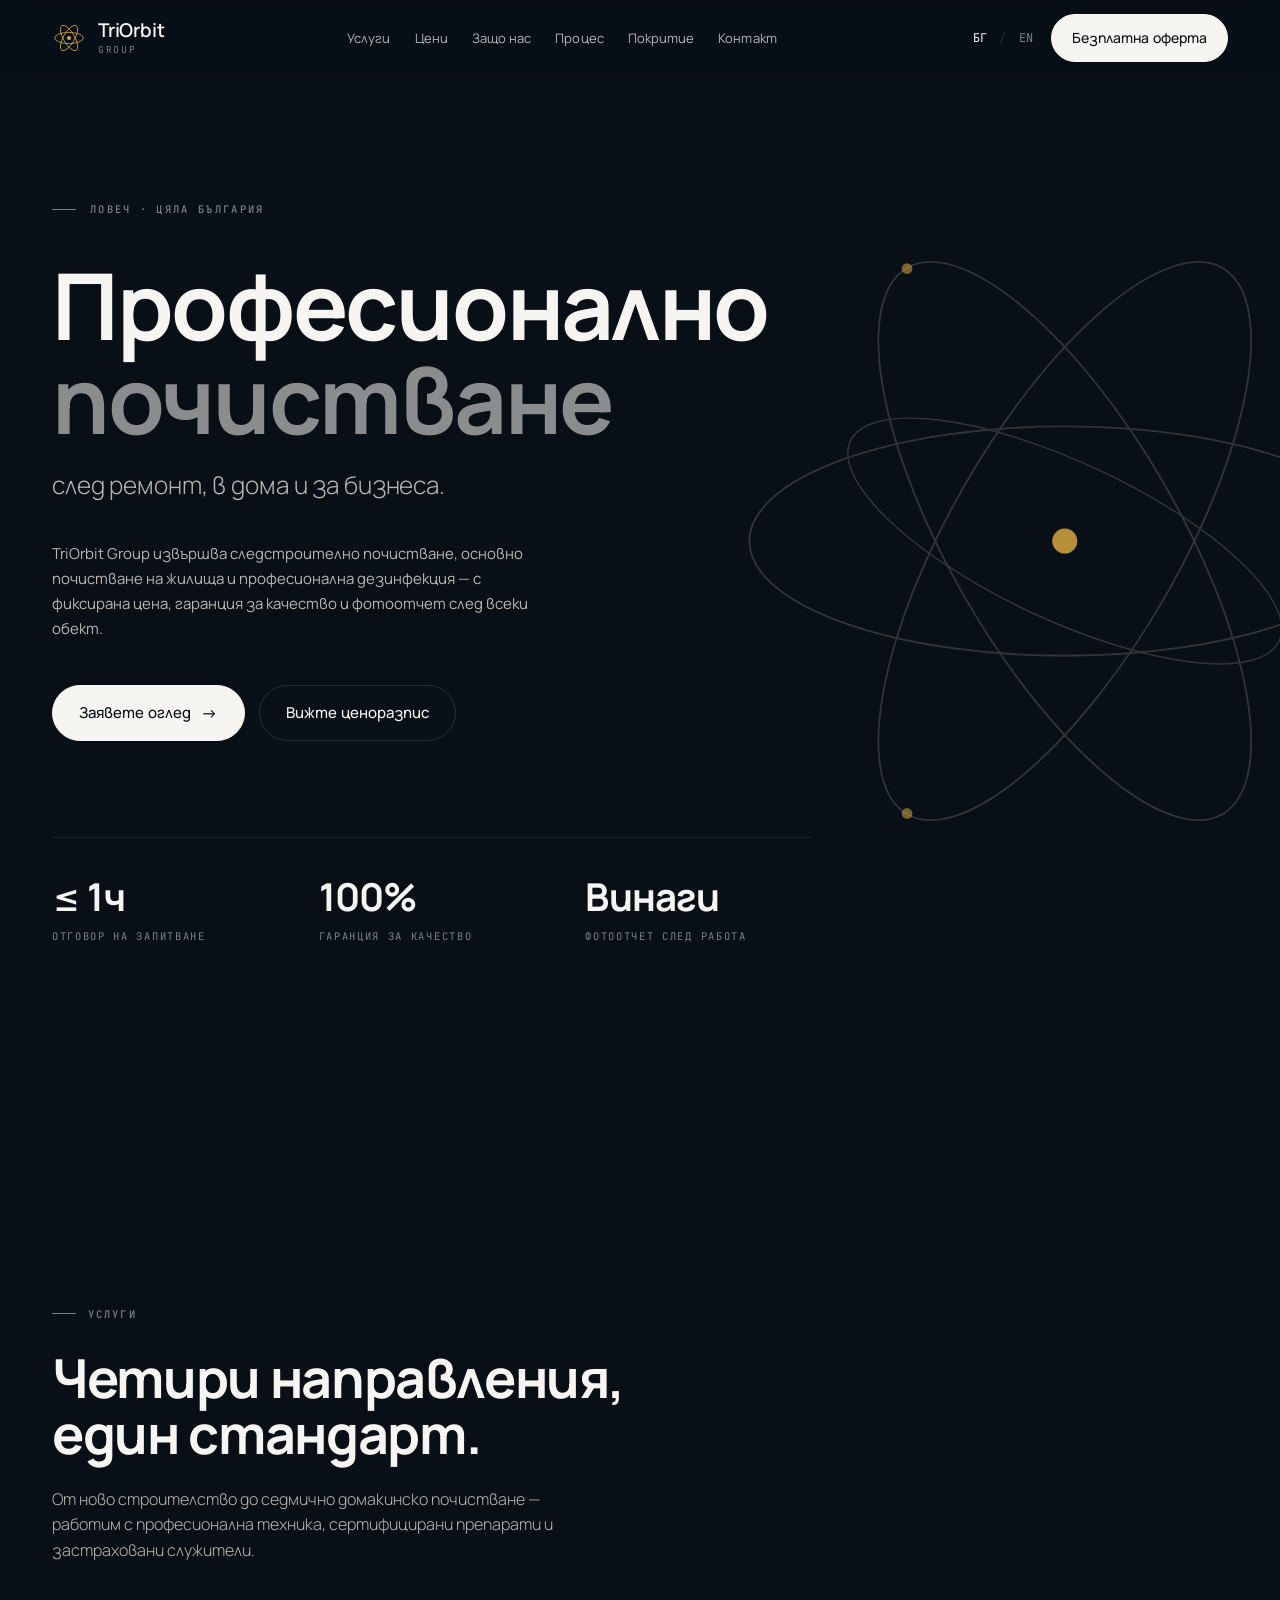
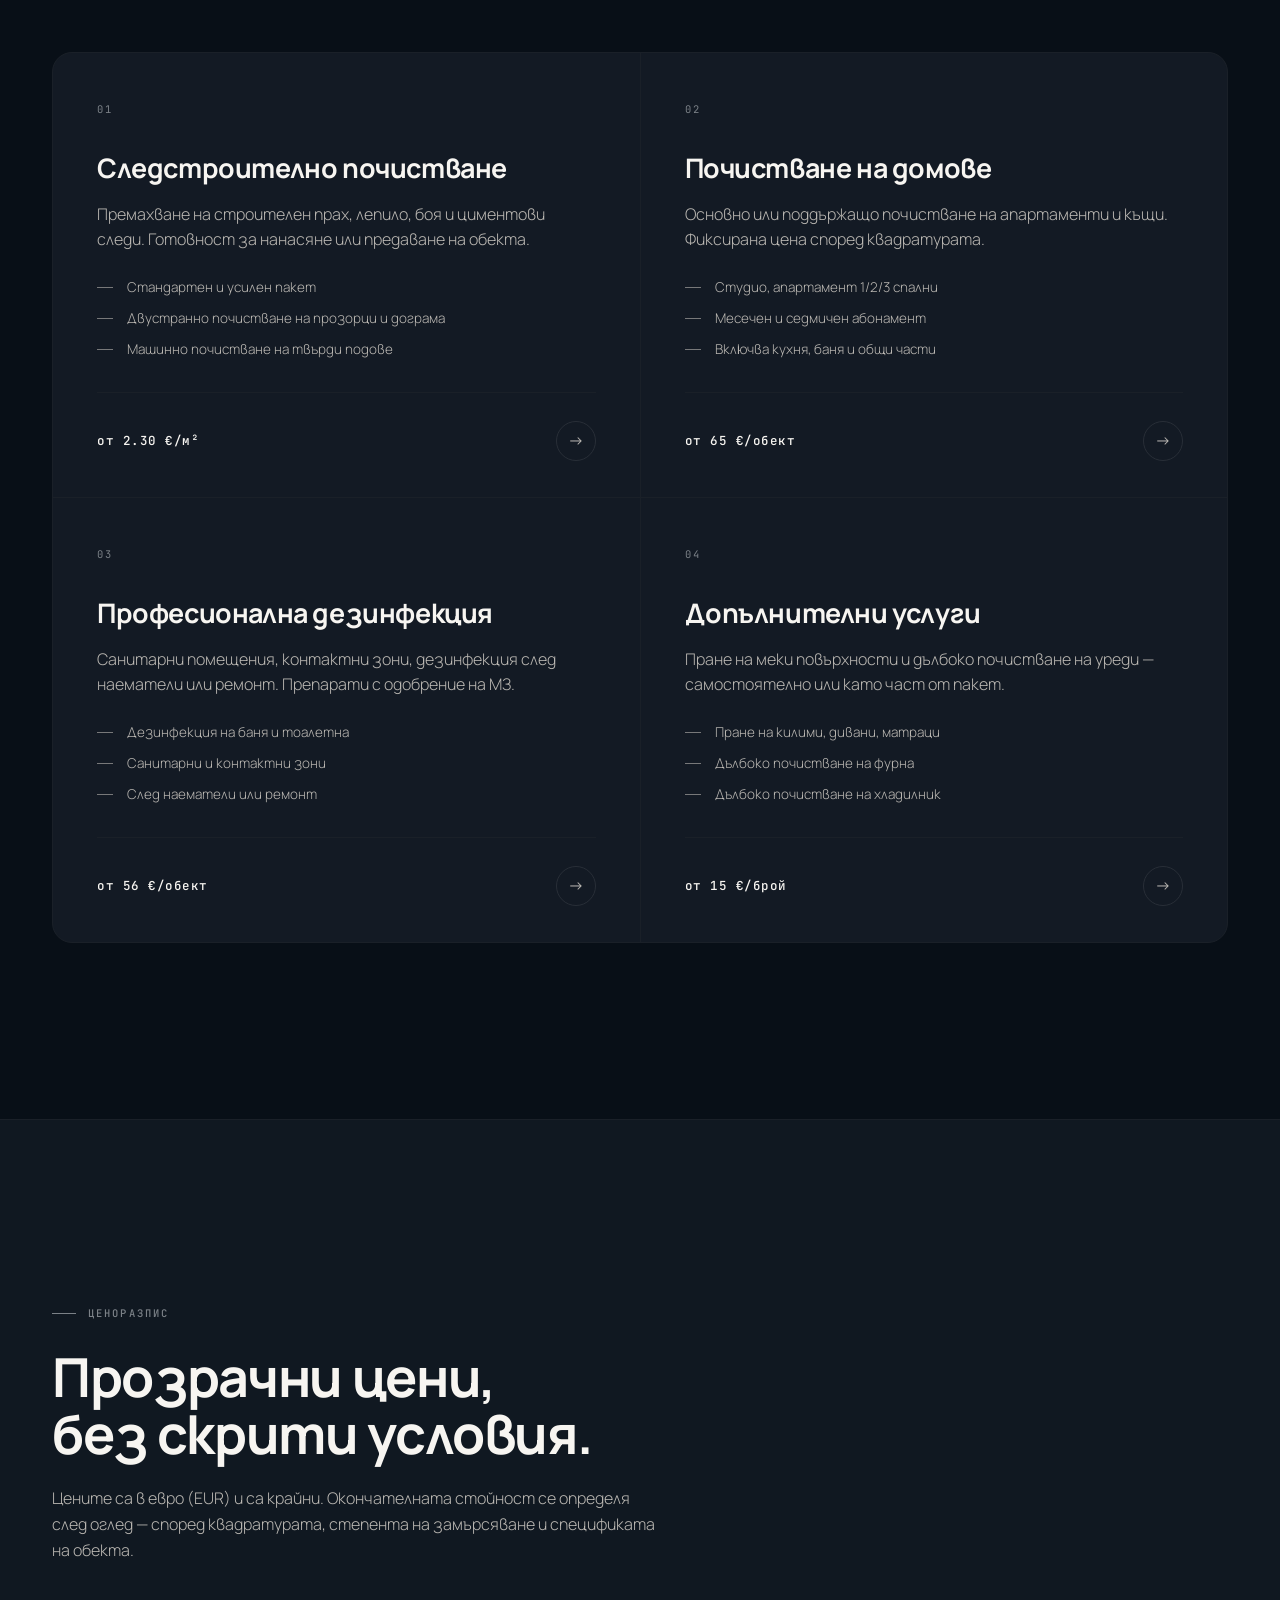
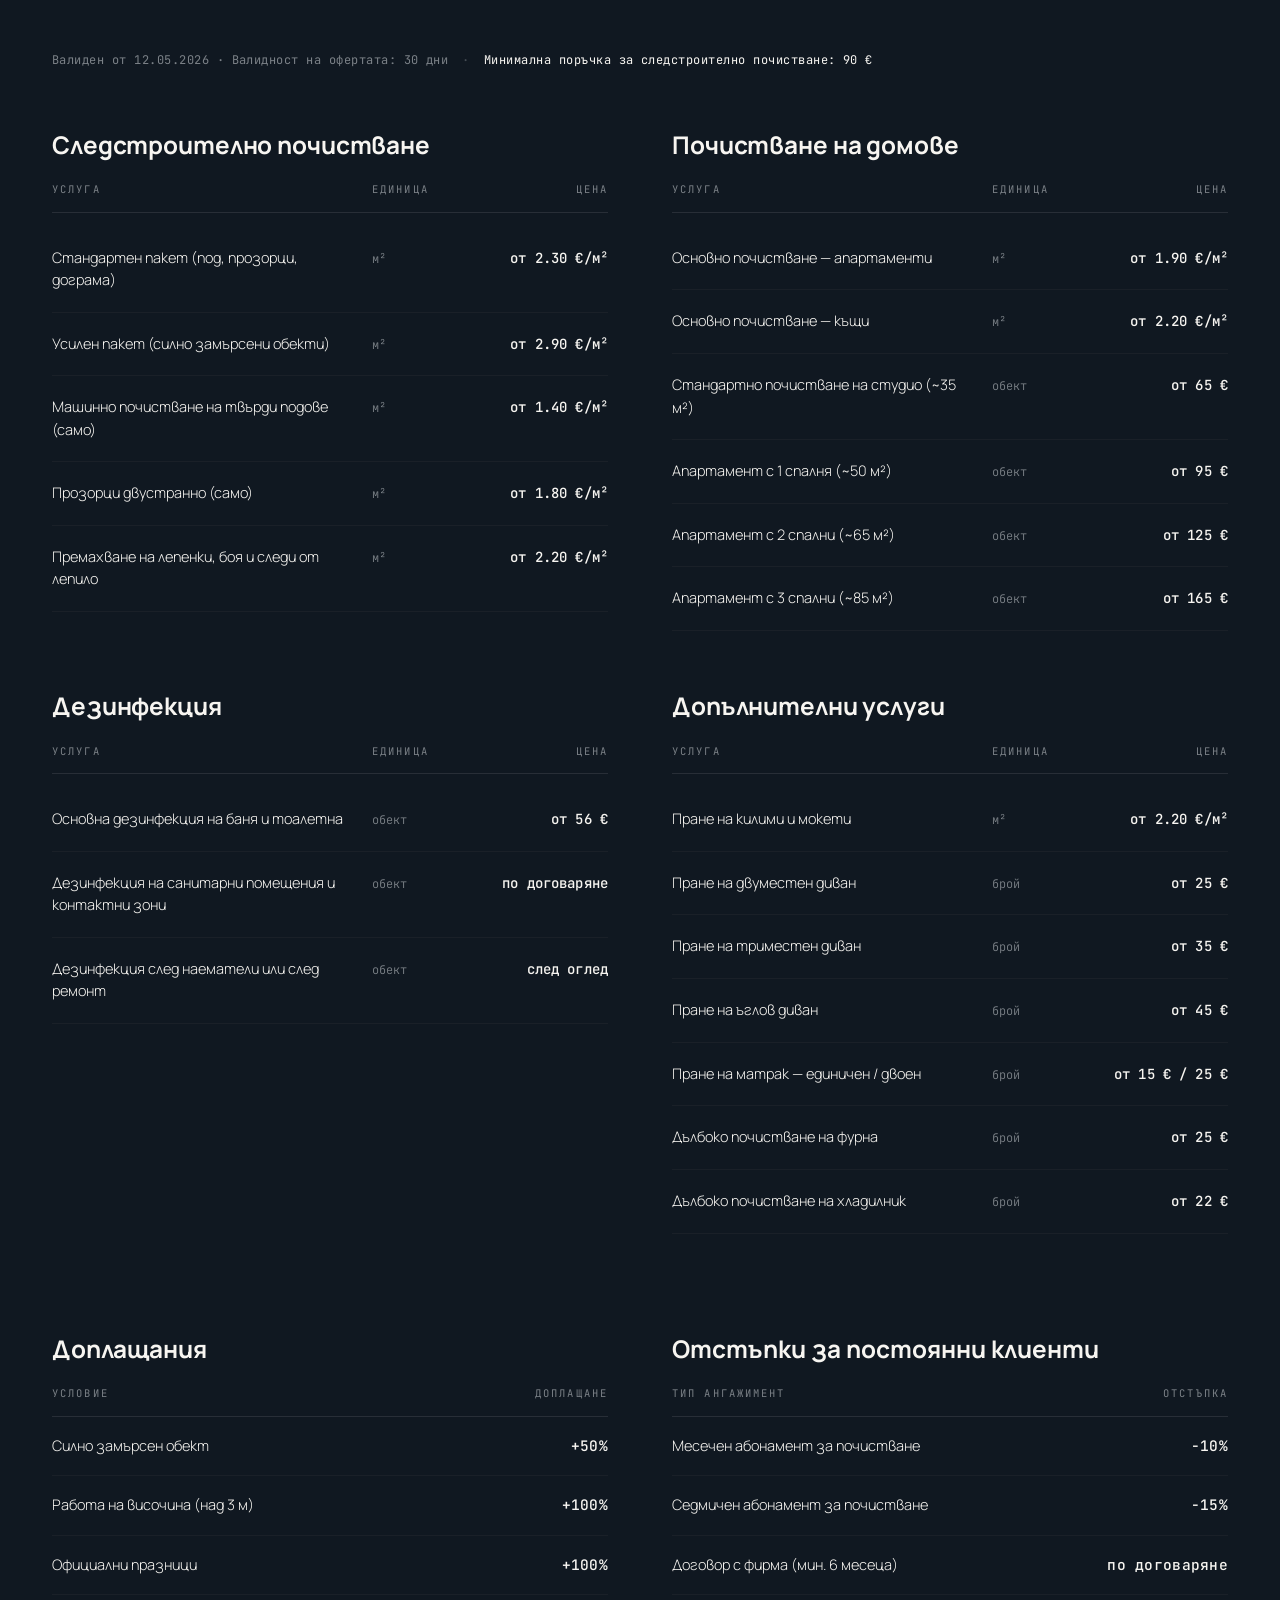
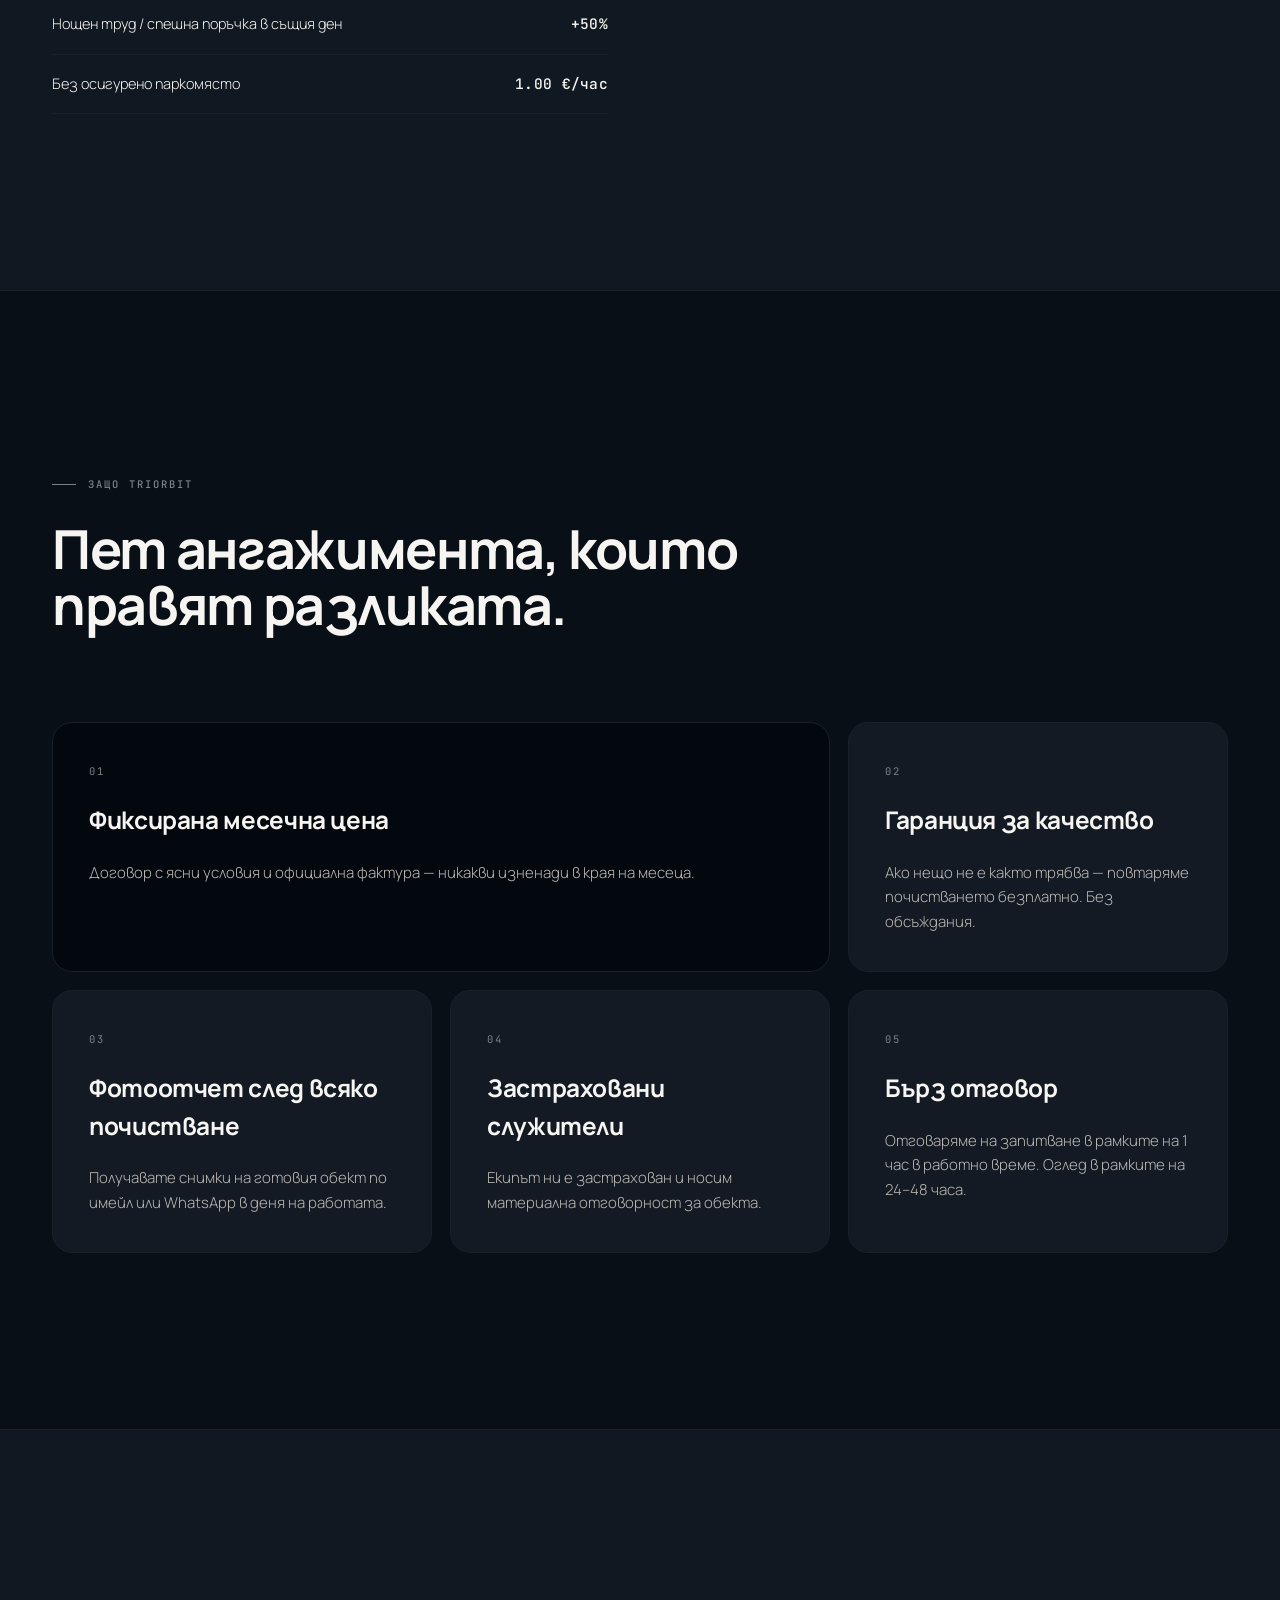
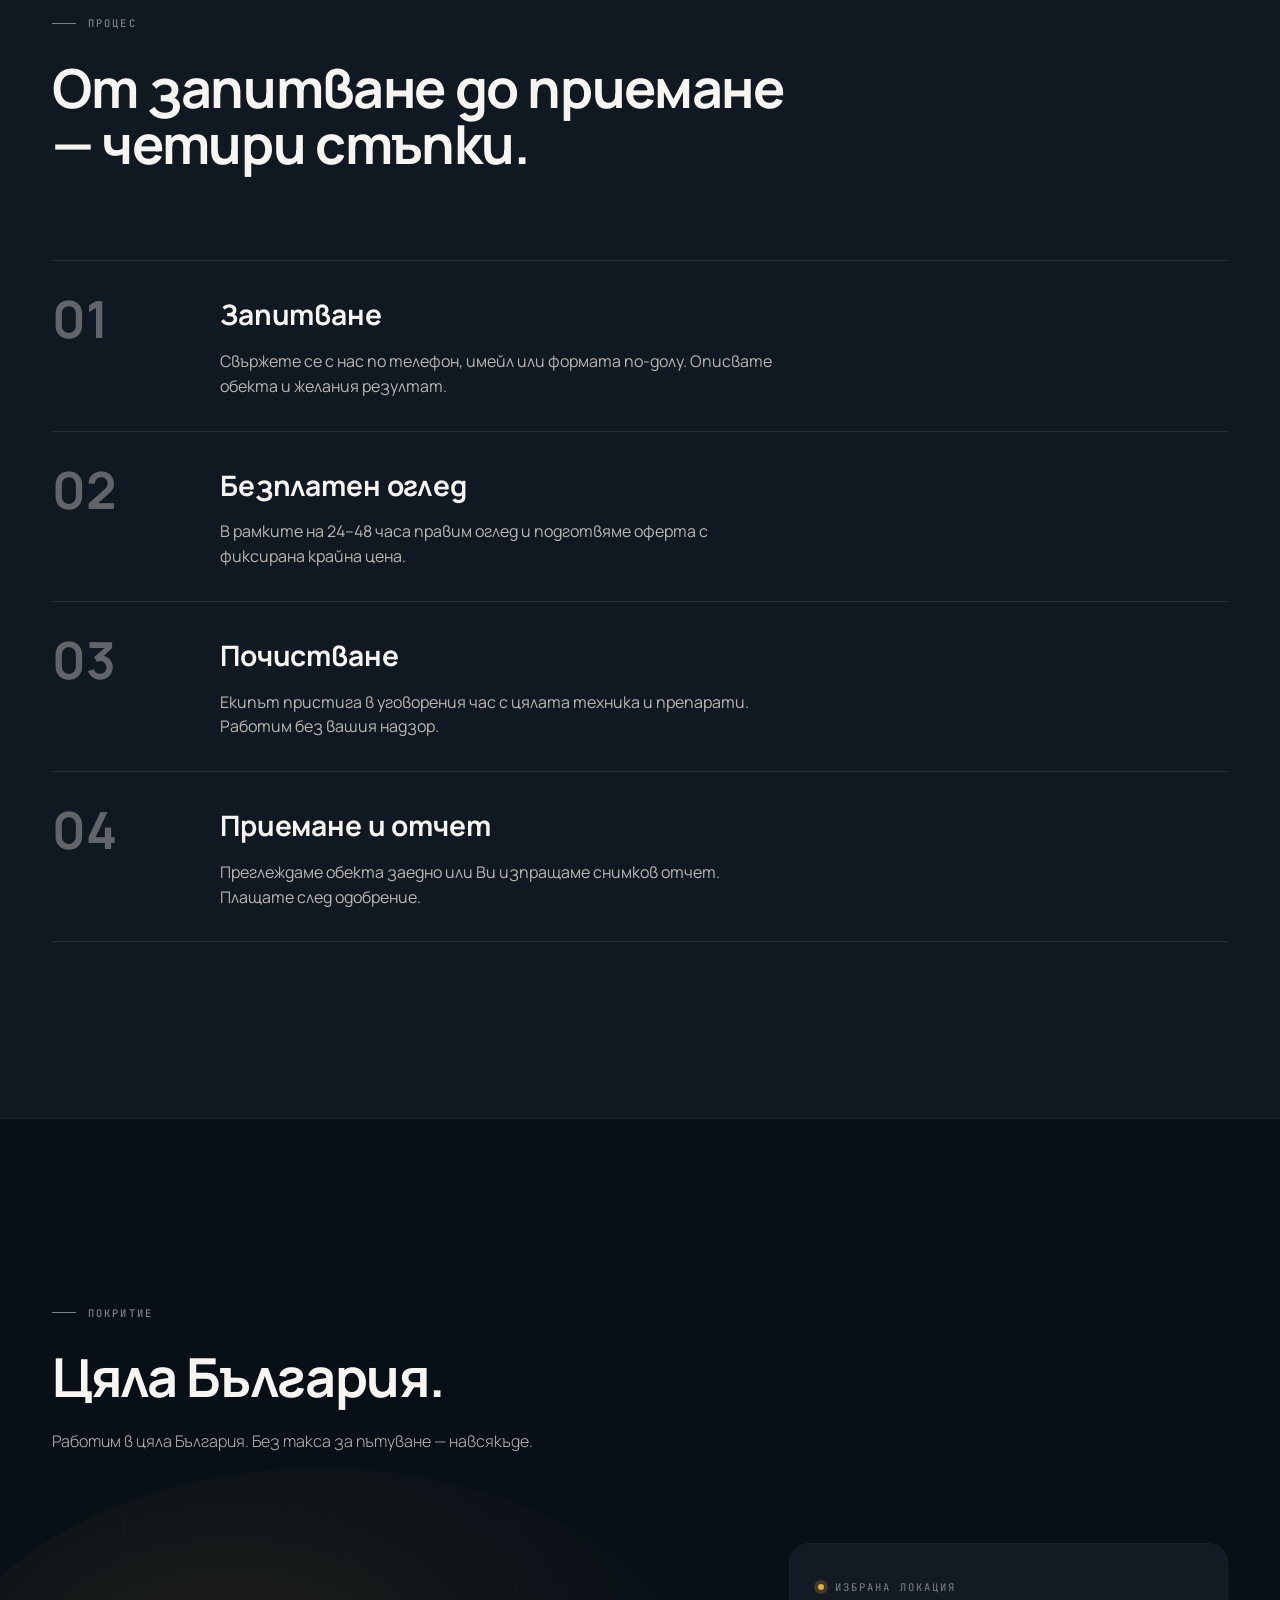
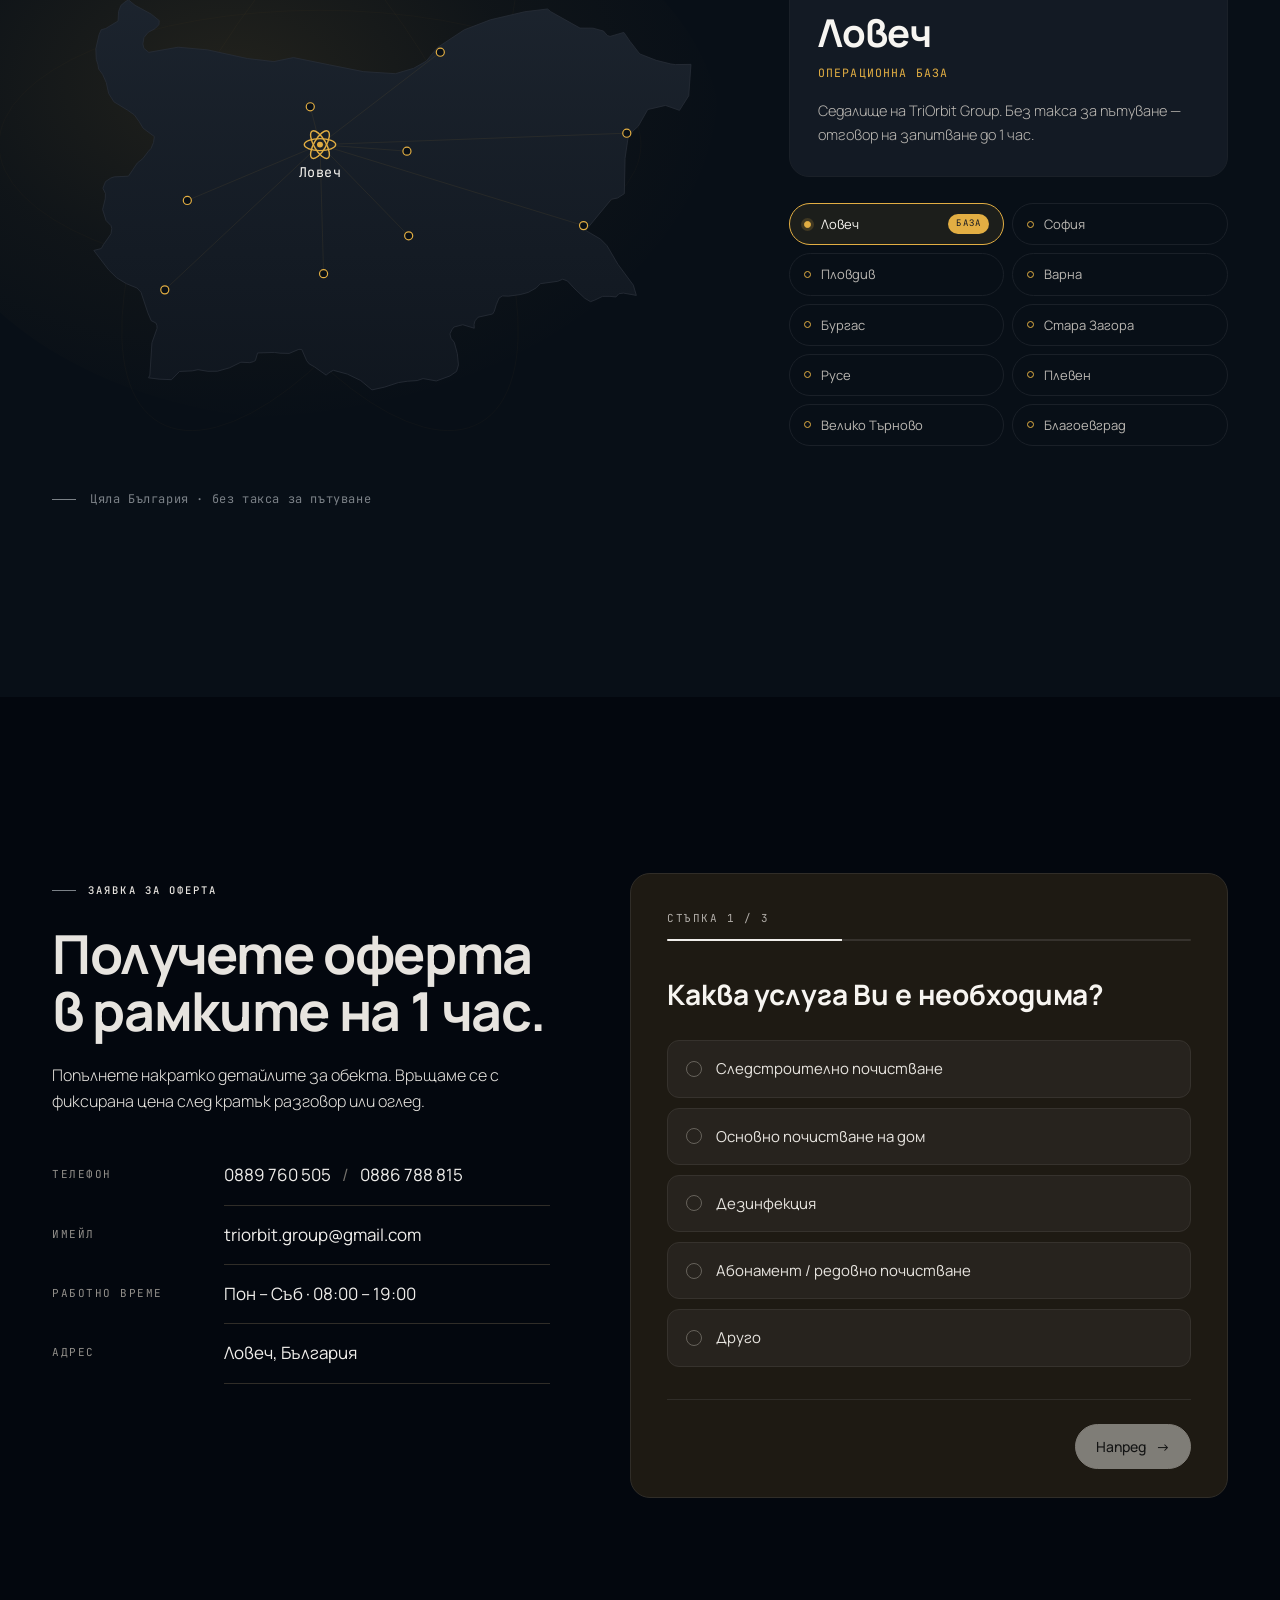
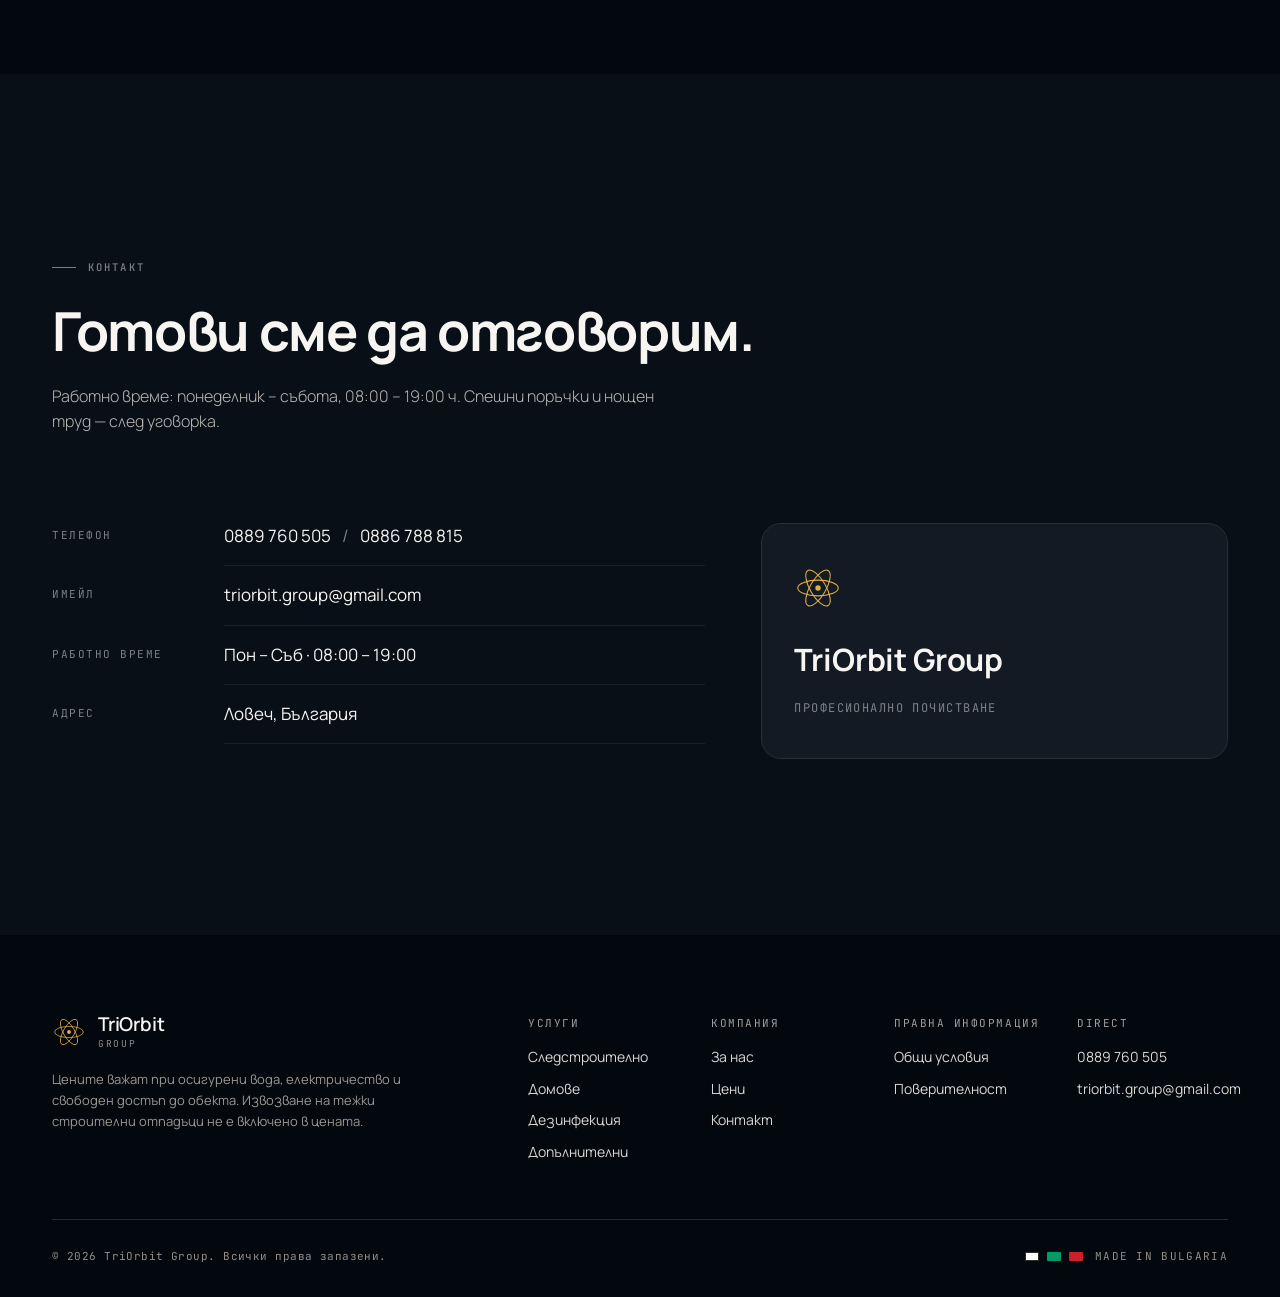
==== commit 82b6d504: "Set Lovech as operational base and remove travel surcharges. Nationwide coverage map, inquiry API ho" ====
--- a/index.html
+++ b/index.html
@@ -3,15 +3,40 @@
 <head>
 <meta charset="utf-8">
 <meta name="viewport" content="width=device-width,initial-scale=1">
-<title>TriOrbit Group — Професионално почистване в София</title>
-<meta name="description" content="TriOrbit Group — следстроително почистване, основно почистване на жилища и професионална дезинфекция в София и страната. Фиксирани цени, гаранция за качество, фотоотчет.">
+<title>TriOrbit Group — Професионално почистване в цяла България</title>
+<meta name="description" content="TriOrbit Group — следстроително почистване, основно почистване на жилища и професионална дезинфекция в цяла България. Фиксирани цени, гаранция за качество, фотоотчет.">
 <meta name="theme-color" content="#161a23">
+<meta name="robots" content="index, follow, max-image-preview:large">
+<meta name="author" content="TriOrbit Group">
+
+<link rel="canonical" href="https://triorbit.vercel.app/">
+<link rel="alternate" hreflang="bg" href="https://triorbit.vercel.app/">
+<link rel="alternate" hreflang="en" href="https://triorbit.vercel.app/?lang=en">
+<link rel="alternate" hreflang="x-default" href="https://triorbit.vercel.app/">
+
+<!-- Local SEO -->
+<meta name="geo.region" content="BG-11">
+<meta name="geo.placename" content="Lovech">
+<meta name="geo.position" content="43.1348;24.7115">
+<meta name="ICBM" content="43.1348, 24.7115">
 
 <meta property="og:title" content="TriOrbit Group — Професионално почистване">
-<meta property="og:description" content="Следстроително почистване, основно почистване на дома и професионална дезинфекция в София. Фиксирана цена, гаранция, фотоотчет.">
+<meta property="og:description" content="Следстроително почистване, основно почистване на дома и професионална дезинфекция в цяла България. Фиксирана цена, гаранция, фотоотчет.">
 <meta property="og:type" content="website">
+<meta property="og:url" content="https://triorbit.vercel.app/">
+<meta property="og:site_name" content="TriOrbit Group">
 <meta property="og:locale" content="bg_BG">
 <meta property="og:locale:alternate" content="en_US">
+<meta property="og:image" content="https://triorbit.vercel.app/og-image.png">
+<meta property="og:image:width" content="1200">
+<meta property="og:image:height" content="630">
+<meta property="og:image:type" content="image/png">
+<meta property="og:image:alt" content="TriOrbit Group — професионално почистване след ремонт, в дома и за бизнеса.">
+
+<meta name="twitter:card" content="summary_large_image">
+<meta name="twitter:title" content="TriOrbit Group — Професионално почистване">
+<meta name="twitter:description" content="Следстроително почистване, основно почистване на дома и професионална дезинфекция в цяла България. Фиксирана цена, гаранция, фотоотчет.">
+<meta name="twitter:image" content="https://triorbit.vercel.app/og-image.png">
 
 <link rel="icon" href="data:image/svg+xml;utf8,<svg xmlns='http://www.w3.org/2000/svg' viewBox='0 0 64 64'><g transform='translate(32 32)' stroke='%23c8a14a' fill='none'><ellipse cx='0' cy='0' rx='27' ry='10.5' stroke-width='2.4'/><ellipse cx='0' cy='0' rx='27' ry='10.5' stroke-width='2.4' transform='rotate(60)'/><ellipse cx='0' cy='0' rx='27' ry='10.5' stroke-width='2.4' transform='rotate(-60)'/><circle cx='0' cy='0' r='4.5' fill='%23c8a14a' stroke='none'/></g></svg>">
 
@@ -19,6 +44,99 @@
 <link rel="preconnect" href="https://fonts.gstatic.com" crossorigin>
 <link rel="stylesheet" href="https://fonts.googleapis.com/css2?family=Manrope:wght@300;400;500;600;700;800&family=JetBrains+Mono:wght@400;500&display=swap">
 <link rel="stylesheet" href="styles.css">
+
+<script type="application/ld+json">
+{
+  "@context": "https://schema.org",
+  "@graph": [
+    {
+      "@type": "WebSite",
+      "@id": "https://triorbit.vercel.app/#website",
+      "url": "https://triorbit.vercel.app/",
+      "name": "TriOrbit Group",
+      "inLanguage": ["bg-BG", "en-US"],
+      "publisher": { "@id": "https://triorbit.vercel.app/#business" }
+    },
+    {
+      "@type": ["LocalBusiness", "HomeAndConstructionBusiness"],
+      "@id": "https://triorbit.vercel.app/#business",
+      "name": "TriOrbit Group",
+      "description": "Професионално следстроително почистване, основно почистване на жилища и професионална дезинфекция в цяла България. Фиксирани цени, гаранция за качество и фотоотчет след всеки обект.",
+      "url": "https://triorbit.vercel.app/",
+      "image": "https://triorbit.vercel.app/og-image.png",
+      "logo": "https://triorbit.vercel.app/og-image.png",
+      "email": "triorbit.group@gmail.com",
+      "telephone": "+359889760505",
+      "priceRange": "€€",
+      "currenciesAccepted": "EUR",
+      "address": {
+        "@type": "PostalAddress",
+        "addressLocality": "Lovech",
+        "addressRegion": "Lovech",
+        "addressCountry": "BG"
+      },
+      "geo": {
+        "@type": "GeoCoordinates",
+        "latitude": 43.1348,
+        "longitude": 24.7115
+      },
+      "areaServed": [
+        { "@type": "Country", "name": "Bulgaria" },
+        { "@type": "City", "name": "Ловеч" },
+        { "@type": "City", "name": "София" },
+        { "@type": "City", "name": "Пловдив" },
+        { "@type": "City", "name": "Варна" },
+        { "@type": "City", "name": "Бургас" },
+        { "@type": "City", "name": "Стара Загора" },
+        { "@type": "City", "name": "Русе" },
+        { "@type": "City", "name": "Плевен" },
+        { "@type": "City", "name": "Велико Търново" },
+        { "@type": "City", "name": "Благоевград" }
+      ],
+      "contactPoint": [{
+        "@type": "ContactPoint",
+        "contactType": "sales",
+        "telephone": "+359889760505",
+        "email": "triorbit.group@gmail.com",
+        "availableLanguage": ["Bulgarian", "English"],
+        "areaServed": "BG"
+      }],
+      "openingHoursSpecification": [{
+        "@type": "OpeningHoursSpecification",
+        "dayOfWeek": ["Monday", "Tuesday", "Wednesday", "Thursday", "Friday", "Saturday"],
+        "opens": "08:00",
+        "closes": "19:00"
+      }],
+      "hasOfferCatalog": {
+        "@type": "OfferCatalog",
+        "name": "Услуги за почистване",
+        "itemListElement": [
+          {
+            "@type": "Offer",
+            "itemOffered": { "@type": "Service", "name": "Следстроително почистване", "serviceType": "Post-construction cleaning" },
+            "priceSpecification": { "@type": "UnitPriceSpecification", "priceCurrency": "EUR", "price": "2.30", "unitText": "m²", "valueAddedTaxIncluded": true }
+          },
+          {
+            "@type": "Offer",
+            "itemOffered": { "@type": "Service", "name": "Основно почистване на домове", "serviceType": "Deep home cleaning" },
+            "priceSpecification": { "@type": "PriceSpecification", "priceCurrency": "EUR", "minPrice": "65", "valueAddedTaxIncluded": true }
+          },
+          {
+            "@type": "Offer",
+            "itemOffered": { "@type": "Service", "name": "Професионална дезинфекция", "serviceType": "Professional disinfection" },
+            "priceSpecification": { "@type": "PriceSpecification", "priceCurrency": "EUR", "minPrice": "56", "valueAddedTaxIncluded": true }
+          },
+          {
+            "@type": "Offer",
+            "itemOffered": { "@type": "Service", "name": "Допълнителни услуги — пране на мека мебел и почистване на уреди", "serviceType": "Upholstery laundering and appliance cleaning" },
+            "priceSpecification": { "@type": "PriceSpecification", "priceCurrency": "EUR", "minPrice": "15", "valueAddedTaxIncluded": true }
+          }
+        ]
+      }
+    }
+  ]
+}
+</script>
 </head>
 <body>
 
@@ -79,7 +197,7 @@
   <div class="hero-inner">
     <div class="hero-eyebrow">
       <span class="eyebrow-dot" aria-hidden="true"></span>
-      <span data-bg="София · Цяла България след оглед" data-en="Sofia · Nationwide on request">София · Цяла България след оглед</span>
+      <span data-bg="Ловеч · Цяла България" data-en="Lovech · Nationwide">Ловеч · Цяла България</span>
     </div>
     <h1 class="hero-title">
       <span class="hero-line" data-bg="Професионално" data-en="Professional">Професионално</span>
@@ -406,7 +524,6 @@
           <li class="simple-row"><span data-bg="Работа на височина (над 3 м)" data-en="Work at height (above 3 m)">Работа на височина (над 3 м)</span><span class="ta-right emph-right">+100%</span></li>
           <li class="simple-row"><span data-bg="Официални празници" data-en="Public holidays">Официални празници</span><span class="ta-right emph-right">+100%</span></li>
           <li class="simple-row"><span data-bg="Нощен труд / спешна поръчка в същия ден" data-en="Night work / same-day urgent order">Нощен труд / спешна поръчка в същия ден</span><span class="ta-right emph-right">+50%</span></li>
-          <li class="simple-row"><span data-bg="Извън София" data-en="Outside Sofia">Извън София</span><span class="ta-right emph-right" data-bg="0.50 €/км" data-en="€0.50/km">0.50 €/км</span></li>
           <li class="simple-row"><span data-bg="Без осигурено паркомясто" data-en="No reserved parking">Без осигурено паркомясто</span><span class="ta-right emph-right" data-bg="1.00 €/час" data-en="€1.00/hour">1.00 €/час</span></li>
         </ul>
       </div>
@@ -530,42 +647,196 @@
   <div class="container">
     <header class="section-head reveal">
       <div class="eyebrow"><span class="eyebrow-dot"></span><span data-bg="Покритие" data-en="Coverage">Покритие</span></div>
-      <h2 class="display" data-bg="София и страната." data-en="Sofia and beyond.">София и страната.</h2>
-      <p class="lede" data-bg="Базирани сме в София и работим в столицата без допълнителни такси за транспорт. За обекти извън София се добавя 0.50 €/км след оглед." data-en="We are based in Sofia and work across the city without travel surcharges. For jobs outside Sofia, €0.50/km is added after a site visit.">
-        Базирани сме в София и работим в столицата без допълнителни такси за транспорт. За обекти извън София се добавя 0.50 €/км след оглед.
+      <h2 class="display" data-bg="Цяла България." data-en="Across Bulgaria.">Цяла България.</h2>
+      <p class="lede" data-bg="Работим в цяла България. Без такса за пътуване — навсякъде." data-en="We cover all of Bulgaria. No travel surcharge — anywhere.">
+        Работим в цяла България. Без такса за пътуване — навсякъде.
       </p>
     </header>
 
-    <div class="coverage-grid reveal">
-      <div class="coverage-primary">
-        <svg width="56" height="56" viewBox="0 0 64 64" fill="none" aria-hidden="true">
-          <circle cx="32" cy="26" r="14" stroke="var(--ink)" stroke-width="1.5"/>
-          <circle cx="32" cy="26" r="5" fill="var(--accent)"/>
-          <path d="M32 40 L32 56" stroke="var(--ink)" stroke-width="1.5"/>
+    <div class="coverage-map-wrap reveal">
+      <div class="map-stage">
+        <svg class="bg-map" viewBox="0 0 912 635" role="img"
+             aria-label="Интерактивна карта на България — градовете, в които TriOrbit Group работи. Базирани в Ловеч, покритие в цялата страна.">
+          <defs>
+            <radialGradient id="mapGlow" cx="39%" cy="39%" r="62%">
+              <stop offset="0%" stop-color="var(--accent)" stop-opacity="0.12"/>
+              <stop offset="55%" stop-color="var(--accent)" stop-opacity="0.035"/>
+              <stop offset="100%" stop-color="var(--accent)" stop-opacity="0"/>
+            </radialGradient>
+            <linearGradient id="mapFill" x1="0" y1="0" x2="0" y2="1">
+              <stop offset="0%" stop-color="oklch(0.255 0.022 255)"/>
+              <stop offset="100%" stop-color="oklch(0.200 0.020 255)"/>
+            </linearGradient>
+          </defs>
+
+          <g class="map-orbits" aria-hidden="true">
+            <ellipse cx="359" cy="250" rx="430" ry="180"/>
+            <ellipse cx="359" cy="250" rx="430" ry="180" transform="rotate(60 359 250)"/>
+            <ellipse cx="359" cy="250" rx="430" ry="180" transform="rotate(-60 359 250)"/>
+          </g>
+
+          <ellipse class="map-glow" cx="359" cy="250" rx="540" ry="370" fill="url(#mapGlow)" aria-hidden="true"/>
+
+          <path class="map-country" d="M856.0 142.5L853.0 184.5L840.6 204.1L821.9 197.5L798.1 203.0L785.5 225.2L778.3 231.8L771.9 239.5L767.7 268.4L766.7 315.7L757.7 321.5L749.4 323.2L714.9 364.9L734.8 376.6L743.6 385.5L758.1 410.3L778.8 438.3L782.8 452.0L765.5 448.9L759.4 449.8L755.5 454.1L747.5 453.3L737.5 453.3L727.1 458.3L721.4 460.4L713.7 455.8L699.3 442.2L690.6 432.7L684.1 430.3L677.6 433.1L654.3 436.3L648.8 441.9L638.0 448.0L627.2 450.9L611.7 453.0L603.5 452.7L598.9 455.6L595.1 464.6L592.5 473.3L590.2 476.9L570.8 481.2L566.6 486.2L565.4 491.1L565.7 496.0L550.3 491.3L538.4 494.4L535.6 498.2L533.1 503.6L534.5 509.4L538.9 514.9L543.0 530.1L544.5 545.2L542.0 553.8L533.1 559.9L514.8 566.6L497.1 563.4L489.2 566.1L476.1 567.0L464.0 568.8L445.4 574.9L428.6 578.6L413.5 566.0L395.6 557.4L376.8 552.3L370.3 556.0L367.4 558.9L351.7 547.8L344.7 543.8L341.2 539.5L334.7 524.6L330.8 524.2L317.8 529.7L305.4 529.4L297.8 528.4L275.4 529.1L272.5 539.2L269.7 540.8L264.9 542.1L253.0 541.5L237.8 549.0L221.5 553.6L208.8 553.7L195.6 551.5L187.8 553.1L170.8 553.9L160.1 564.9L143.4 564.2L129.3 562.4L131.1 558.9L133.9 515.4L140.8 496.0L140.5 492.0L139.1 488.9L132.9 485.8L128.4 475.3L119.2 447.7L113.9 442.1L99.4 436.2L86.6 428.3L75.8 417.7L56.0 391.8L66.0 389.2L69.0 383.9L79.0 369.6L80.1 362.6L79.1 358.6L72.4 351.7L67.8 336.8L71.3 322.7L71.6 315.5L68.2 308.4L71.7 299.5L78.9 294.7L83.4 293.2L102.4 292.3L114.4 274.5L121.7 268.8L129.2 258.8L132.7 255.1L136.0 247.2L137.1 239.2L122.1 228.0L117.0 219.5L110.3 210.2L101.2 203.8L83.0 192.7L75.9 181.5L72.7 166.9L67.8 155.9L62.5 148.7L61.5 142.9L59.3 135.7L58.7 121.6L63.0 102.8L65.8 96.2L72.0 94.4L88.5 84.4L89.2 71.6L92.2 63.6L97.5 59.1L102.3 56.0L111.3 63.4L133.1 75.3L143.7 83.9L143.2 89.3L138.2 94.5L128.7 99.7L123.2 106.6L121.7 115.1L123.1 121.1L129.7 126.4L168.9 119.5L208.6 123.1L261.9 134.7L297.3 138.8L323.4 133.4L371.9 143.2L416.9 152.2L460.1 155.0L484.4 147.8L501.4 138.2L516.1 120.1L552.3 96.2L587.3 82.8L633.3 72.0L663.9 68.3L668.3 72.0L707.3 93.9L724.7 94.0L738.8 97.9L743.9 103.7L747.5 105.1L766.1 99.7L774.4 111.7L787.4 128.5L809.4 137.1L829.1 142.0L835.2 142.8L856.0 142.5Z"/>
+
+          <g class="map-links" aria-hidden="true">
+            <line class="map-link" data-city="sofia"        x1="359.0" y1="250.0" x2="181.3" y2="324.8"/>
+            <line class="map-link" data-city="plovdiv"     x1="359.0" y1="250.0" x2="363.8" y2="422.9"/>
+            <line class="map-link" data-city="varna"        x1="359.0" y1="250.0" x2="770.0" y2="234.7"/>
+            <line class="map-link" data-city="burgas"       x1="359.0" y1="250.0" x2="712.1" y2="358.5"/>
+            <line class="map-link" data-city="starazagora"  x1="359.0" y1="250.0" x2="477.8" y2="372.2"/>
+            <line class="map-link" data-city="ruse"         x1="359.0" y1="250.0" x2="520.2" y2="126.2"/>
+            <line class="map-link" data-city="pleven"       x1="359.0" y1="250.0" x2="346.0" y2="199.3"/>
+            <line class="map-link" data-city="vtarnovo"     x1="359.0" y1="250.0" x2="475.5" y2="258.8"/>
+            <line class="map-link" data-city="blagoevgrad"  x1="359.0" y1="250.0" x2="151.1" y2="444.6"/>
+          </g>
+
+          <g class="map-nodes">
+            <g class="map-node is-base" data-city="lovech" transform="translate(359.0 250.0)" aria-hidden="true" style="--d:0s">
+              <g class="base-orbit">
+                <ellipse rx="21" ry="8"/>
+                <ellipse rx="21" ry="8" transform="rotate(60)"/>
+                <ellipse rx="21" ry="8" transform="rotate(-60)"/>
+              </g>
+              <circle class="base-core" r="4"/>
+              <circle class="node-hit" r="28"/>
+              <text class="node-label base-label" x="0" y="44" text-anchor="middle" data-bg="Ловеч" data-en="Lovech">Ловеч</text>
+            </g>
+
+            <g class="map-node" data-city="sofia" transform="translate(181.3 324.8)" aria-hidden="true" style="--d:.02s">
+              <circle class="node-pulse" r="7"/><circle class="node-dot" r="5.4"/><circle class="node-hit" r="24"/>
+              <text class="node-label" x="0" y="44" text-anchor="middle" data-bg="София" data-en="Sofia">София</text>
+            </g>
+
+            <g class="map-node" data-city="plovdiv" transform="translate(363.8 422.9)" aria-hidden="true" style="--d:.05s">
+              <circle class="node-pulse" r="7"/><circle class="node-dot" r="5.4"/><circle class="node-hit" r="24"/>
+              <text class="node-label" x="0" y="28" text-anchor="middle" data-bg="Пловдив" data-en="Plovdiv">Пловдив</text>
+            </g>
+            <g class="map-node" data-city="varna" transform="translate(770.0 234.7)" aria-hidden="true" style="--d:.1s">
+              <circle class="node-pulse" r="7"/><circle class="node-dot" r="5.4"/><circle class="node-hit" r="24"/>
+              <text class="node-label" x="-15" y="5" text-anchor="end" data-bg="Варна" data-en="Varna">Варна</text>
+            </g>
+            <g class="map-node" data-city="burgas" transform="translate(712.1 358.5)" aria-hidden="true" style="--d:.15s">
+              <circle class="node-pulse" r="7"/><circle class="node-dot" r="5.4"/><circle class="node-hit" r="24"/>
+              <text class="node-label" x="-15" y="5" text-anchor="end" data-bg="Бургас" data-en="Burgas">Бургас</text>
+            </g>
+            <g class="map-node" data-city="starazagora" transform="translate(477.8 372.2)" aria-hidden="true" style="--d:.2s">
+              <circle class="node-pulse" r="7"/><circle class="node-dot" r="5.4"/><circle class="node-hit" r="24"/>
+              <text class="node-label" x="0" y="28" text-anchor="middle" data-bg="Стара Загора" data-en="Stara Zagora">Стара Загора</text>
+            </g>
+            <g class="map-node" data-city="ruse" transform="translate(520.2 126.2)" aria-hidden="true" style="--d:.25s">
+              <circle class="node-pulse" r="7"/><circle class="node-dot" r="5.4"/><circle class="node-hit" r="24"/>
+              <text class="node-label" x="0" y="28" text-anchor="middle" data-bg="Русе" data-en="Ruse">Русе</text>
+            </g>
+            <g class="map-node" data-city="pleven" transform="translate(346.0 199.3)" aria-hidden="true" style="--d:.3s">
+              <circle class="node-pulse" r="7"/><circle class="node-dot" r="5.4"/><circle class="node-hit" r="24"/>
+              <text class="node-label" x="0" y="-16" text-anchor="middle" data-bg="Плевен" data-en="Pleven">Плевен</text>
+            </g>
+            <g class="map-node" data-city="vtarnovo" transform="translate(475.5 258.8)" aria-hidden="true" style="--d:.35s">
+              <circle class="node-pulse" r="7"/><circle class="node-dot" r="5.4"/><circle class="node-hit" r="24"/>
+              <text class="node-label" x="14" y="5" text-anchor="start" data-bg="Велико Търново" data-en="Veliko Tarnovo">Велико Търново</text>
+            </g>
+            <g class="map-node" data-city="blagoevgrad" transform="translate(151.1 444.6)" aria-hidden="true" style="--d:.4s">
+              <circle class="node-pulse" r="7"/><circle class="node-dot" r="5.4"/><circle class="node-hit" r="24"/>
+              <text class="node-label" x="0" y="28" text-anchor="middle" data-bg="Благоевград" data-en="Blagoevgrad">Благоевград</text>
+            </g>
+          </g>
         </svg>
-        <div>
-          <div class="coverage-label" data-bg="Основна зона на работа" data-en="Primary service area">Основна зона на работа</div>
-          <div class="coverage-city" data-bg="София" data-en="Sofia">София</div>
-        </div>
-      </div>
-
-      <div class="coverage-others">
-        <div class="coverage-label" data-bg="Други градове по заявка" data-en="Other cities on request">Други градове по заявка</div>
-        <ul class="coverage-list">
-          <li class="coverage-pill" data-bg="Пловдив" data-en="Plovdiv">Пловдив</li>
-          <li class="coverage-pill" data-bg="Варна" data-en="Varna">Варна</li>
-          <li class="coverage-pill" data-bg="Бургас" data-en="Burgas">Бургас</li>
-          <li class="coverage-pill" data-bg="Стара Загора" data-en="Stara Zagora">Стара Загора</li>
-          <li class="coverage-pill" data-bg="Русе" data-en="Ruse">Русе</li>
-          <li class="coverage-pill" data-bg="Плевен" data-en="Pleven">Плевен</li>
-          <li class="coverage-pill" data-bg="Велико Търново" data-en="Veliko Tarnovo">Велико Търново</li>
-          <li class="coverage-pill" data-bg="Благоевград" data-en="Blagoevgrad">Благоевград</li>
+      </div>
+
+      <aside class="map-panel">
+        <div class="map-readout" aria-live="polite">
+          <div class="readout-eyebrow" data-bg="Избрана локация" data-en="Selected location">Избрана локация</div>
+          <div class="readout-city" id="ro-city" data-bg="Ловеч" data-en="Lovech">Ловеч</div>
+          <div class="readout-region" id="ro-region" data-bg="Операционна база" data-en="Operational base">Операционна база</div>
+          <p class="readout-note" id="ro-note"
+             data-bg="Седалище на TriOrbit Group. Без такса за пътуване — отговор на запитване до 1 час."
+             data-en="TriOrbit Group's home base. No travel surcharge — inquiry response within 1 hour.">
+            Седалище на TriOrbit Group. Без такса за пътуване — отговор на запитване до 1 час.
+          </p>
+        </div>
+
+        <ul class="map-citylist">
+          <li>
+            <button type="button" class="map-citybtn is-base" data-city="lovech"
+                    data-region-bg="Операционна база" data-region-en="Operational base" aria-pressed="true">
+              <span class="cb-dot" aria-hidden="true"></span>
+              <span class="cb-name" data-bg="Ловеч" data-en="Lovech">Ловеч</span>
+              <span class="cb-tag" data-bg="База" data-en="Base">База</span>
+            </button>
+          </li>
+          <li>
+            <button type="button" class="map-citybtn" data-city="sofia"
+                    data-region-bg="Западен регион" data-region-en="Western region" aria-pressed="false">
+              <span class="cb-dot" aria-hidden="true"></span>
+              <span class="cb-name" data-bg="София" data-en="Sofia">София</span>
+            </button>
+          </li>
+          <li>
+            <button type="button" class="map-citybtn" data-city="plovdiv"
+                    data-region-bg="Южен централен регион" data-region-en="South-Central region" aria-pressed="false">
+              <span class="cb-dot" aria-hidden="true"></span>
+              <span class="cb-name" data-bg="Пловдив" data-en="Plovdiv">Пловдив</span>
+            </button>
+          </li>
+          <li>
+            <button type="button" class="map-citybtn" data-city="varna"
+                    data-region-bg="Черноморие · Североизток" data-region-en="Black Sea coast · Northeast" aria-pressed="false">
+              <span class="cb-dot" aria-hidden="true"></span>
+              <span class="cb-name" data-bg="Варна" data-en="Varna">Варна</span>
+            </button>
+          </li>
+          <li>
+            <button type="button" class="map-citybtn" data-city="burgas"
+                    data-region-bg="Черноморие · Югоизток" data-region-en="Black Sea coast · Southeast" aria-pressed="false">
+              <span class="cb-dot" aria-hidden="true"></span>
+              <span class="cb-name" data-bg="Бургас" data-en="Burgas">Бургас</span>
+            </button>
+          </li>
+          <li>
+            <button type="button" class="map-citybtn" data-city="starazagora"
+                    data-region-bg="Югоизточен регион" data-region-en="Southeast region" aria-pressed="false">
+              <span class="cb-dot" aria-hidden="true"></span>
+              <span class="cb-name" data-bg="Стара Загора" data-en="Stara Zagora">Стара Загора</span>
+            </button>
+          </li>
+          <li>
+            <button type="button" class="map-citybtn" data-city="ruse"
+                    data-region-bg="Дунавски регион · Север" data-region-en="Danube region · North" aria-pressed="false">
+              <span class="cb-dot" aria-hidden="true"></span>
+              <span class="cb-name" data-bg="Русе" data-en="Ruse">Русе</span>
+            </button>
+          </li>
+          <li>
+            <button type="button" class="map-citybtn" data-city="pleven"
+                    data-region-bg="Северозападен регион" data-region-en="Northwest region" aria-pressed="false">
+              <span class="cb-dot" aria-hidden="true"></span>
+              <span class="cb-name" data-bg="Плевен" data-en="Pleven">Плевен</span>
+            </button>
+          </li>
+          <li>
+            <button type="button" class="map-citybtn" data-city="vtarnovo"
+                    data-region-bg="Централна Северна България" data-region-en="Central North Bulgaria" aria-pressed="false">
+              <span class="cb-dot" aria-hidden="true"></span>
+              <span class="cb-name" data-bg="Велико Търново" data-en="Veliko Tarnovo">Велико Търново</span>
+            </button>
+          </li>
+          <li>
+            <button type="button" class="map-citybtn" data-city="blagoevgrad"
+                    data-region-bg="Югозападен регион" data-region-en="Southwest region" aria-pressed="false">
+              <span class="cb-dot" aria-hidden="true"></span>
+              <span class="cb-name" data-bg="Благоевград" data-en="Blagoevgrad">Благоевград</span>
+            </button>
+          </li>
         </ul>
-        <p class="coverage-foot" data-bg="Цени и сроковете за обекти извън София се потвърждават след оглед." data-en="Pricing and timing for sites outside Sofia are confirmed after a site visit.">
-          Цени и сроковете за обекти извън София се потвърждават след оглед.
-        </p>
-      </div>
-    </div>
+      </aside>
+    </div>
+
+    <p class="coverage-foot reveal"
+       data-bg="Цяла България · без такса за пътуване"
+       data-en="All of Bulgaria · no travel surcharge">
+      Цяла България · без такса за пътуване
+    </p>
   </div>
 </section>
 
@@ -600,13 +871,14 @@
             </div>
             <div class="contact-row">
               <div class="contact-label" data-bg="Адрес" data-en="Address">Адрес</div>
-              <div class="contact-value" data-bg="София, България" data-en="Sofia, Bulgaria">София, България</div>
+              <div class="contact-value" data-bg="Ловеч, България" data-en="Lovech, Bulgaria">Ловеч, България</div>
             </div>
           </div>
         </div>
       </div>
 
       <form class="inquiry-shell" id="inquiry-form" novalidate>
+        <input type="text" name="company" tabindex="-1" autocomplete="off" aria-hidden="true" style="position:absolute;left:-9999px;width:1px;height:1px;opacity:0;pointer-events:none">
         <div class="inquiry-progress">
           <div class="inquiry-step-meta">
             <span data-bg="Стъпка" data-en="Step">Стъпка</span> <span id="step-current">1</span> / 3
@@ -693,10 +965,12 @@
             <span aria-hidden="true">→</span>
           </button>
           <button type="submit" class="btn btn-primary" id="btn-submit" disabled style="display:none">
-            <span data-bg="Изпрати заявка" data-en="Send request">Изпрати заявка</span>
+            <span id="btn-submit-label" data-bg="Изпрати заявка" data-en="Send request">Изпрати заявка</span>
             <span aria-hidden="true">→</span>
           </button>
         </div>
+
+        <div class="inquiry-error" id="inquiry-error" role="alert" hidden></div>
 
         <div class="inquiry-success" id="inquiry-success">
           <div class="inquiry-success-mark" aria-hidden="true">
@@ -750,7 +1024,7 @@
         </div>
         <div class="contact-row">
           <div class="contact-label" data-bg="Адрес" data-en="Address">Адрес</div>
-          <div class="contact-value" data-bg="София, България" data-en="Sofia, Bulgaria">София, България</div>
+          <div class="contact-value" data-bg="Ловеч, България" data-en="Lovech, Bulgaria">Ловеч, България</div>
         </div>
       </div>
 
--- a/styles.css
+++ b/styles.css
@@ -660,59 +660,260 @@
   max-width: 56ch;
 }
 
-/* Coverage ────────────────────────────────────────────────── */
-.coverage-grid{
-  display: grid;
-  grid-template-columns: minmax(0, 360px) 1fr;
-  gap: 64px;
-  align-items: start;
-}
-@media (max-width: 820px){ .coverage-grid{ grid-template-columns: 1fr; gap: 40px; } }
-
-.coverage-primary{
-  display: flex; align-items: flex-start; gap: 20px;
-  padding: 32px 28px;
-  border: 1px solid var(--line);
+/* Coverage map ────────────────────────────────────────────── */
+.coverage-map-wrap{
+  display: grid;
+  grid-template-columns: minmax(0, 1.55fr) minmax(0, 1fr);
+  gap: 56px;
+  align-items: center;
+}
+@media (max-width: 940px){
+  .coverage-map-wrap{ grid-template-columns: 1fr; gap: 36px; }
+}
+
+.map-stage{ position: relative; }
+.bg-map{
+  width: 100%;
+  height: auto;
+  display: block;
+  overflow: visible;
+}
+
+.map-glow{ pointer-events: none; }
+
+.map-orbits{ transform-origin: center; }
+.map-orbits ellipse{
+  fill: none;
+  stroke: var(--accent);
+  stroke-width: 0.6;
+  opacity: 0.06;
+}
+@media (prefers-reduced-motion: no-preference){
+  .map-orbits{ animation: mapOrbit 140s linear infinite; }
+}
+@keyframes mapOrbit{ to{ transform: rotate(360deg); } }
+
+.map-country{
+  fill: url(#mapFill);
+  stroke: var(--line);
+  stroke-width: 1.1;
+  stroke-linejoin: round;
+}
+
+.map-link{
+  stroke: var(--accent);
+  stroke-width: 1;
+  opacity: 0.10;
+  transition: opacity 220ms ease;
+}
+.map-link.is-active{
+  opacity: 0.5;
+  stroke-dasharray: 3 6;
+}
+@media (prefers-reduced-motion: no-preference){
+  .map-link.is-active{ animation: mapDash 900ms linear infinite; }
+}
+@keyframes mapDash{ to{ stroke-dashoffset: -18; } }
+
+.map-node{ cursor: pointer; }
+.node-hit{ fill: transparent; }
+.node-dot{
+  fill: var(--bg);
+  stroke: var(--accent);
+  stroke-width: 1.6;
+  transform-box: fill-box;
+  transform-origin: center;
+  transition: transform 240ms cubic-bezier(.34,1.56,.64,1), fill 220ms ease;
+}
+.map-node:hover .node-dot,
+.map-node.is-active .node-dot{
+  fill: var(--accent);
+  transform: scale(1.55);
+}
+.node-pulse{
+  fill: none;
+  stroke: var(--accent);
+  stroke-width: 1.4;
+  opacity: 0;
+  transform-box: fill-box;
+  transform-origin: center;
+}
+@media (prefers-reduced-motion: no-preference){
+  .map-node.is-active .node-pulse{ animation: nodePulse 2.4s ease-out infinite; }
+}
+@keyframes nodePulse{
+  0%{ opacity: .5; transform: scale(.5); }
+  80%,100%{ opacity: 0; transform: scale(3.6); }
+}
+
+.node-label{
+  font-family: var(--font-mono);
+  font-size: 18px;
+  letter-spacing: 0.03em;
+  fill: var(--muted);
+  opacity: 0;
+  pointer-events: none;
+  transition: opacity 200ms ease, fill 200ms ease;
+}
+.map-node:hover .node-label,
+.map-node.is-active .node-label,
+.map-node.is-base .node-label{ opacity: 1; fill: var(--ink); }
+
+.base-orbit ellipse{
+  fill: none;
+  stroke: var(--accent);
+  stroke-width: 1.4;
+}
+.base-core{ fill: var(--accent); }
+.map-node.is-base.is-active .base-orbit ellipse{ stroke-width: 1.9; }
+
+@media (prefers-reduced-motion: no-preference){
+  .coverage-map-wrap.is-visible .map-node{
+    animation: nodeIn 600ms ease both;
+    animation-delay: var(--d, 0s);
+  }
+  @keyframes nodeIn{ from{ opacity: 0; } to{ opacity: 1; } }
+}
+
+/* Coverage panel ─────────────────────────────────────────── */
+.map-panel{ display: flex; flex-direction: column; gap: 26px; }
+
+.map-readout{
+  border: 1px solid var(--line-soft);
   border-radius: var(--radius-lg);
   background: var(--card);
-}
-.coverage-label{
-  font-family: var(--font-mono);
-  font-size: 11px;
+  padding: 28px 28px 30px;
+}
+.readout-eyebrow{
+  font-family: var(--font-mono);
+  font-size: 10.5px;
+  letter-spacing: 0.20em;
+  text-transform: uppercase;
+  color: var(--muted);
+  margin-bottom: 18px;
+  display: inline-flex;
+  align-items: center;
+  gap: 11px;
+}
+.readout-eyebrow::before{
+  content: "";
+  width: 6px; height: 6px;
+  border-radius: 50%;
+  background: var(--accent);
+  box-shadow: 0 0 0 4px color-mix(in oklab, var(--accent) 20%, transparent);
+}
+.readout-city{
+  font-family: var(--font-display);
+  font-style: var(--title-italic);
+  font-weight: var(--display-weight);
+  font-size: clamp(28px, 3vw, 40px);
+  line-height: 1.05;
+  letter-spacing: -0.02em;
+  color: var(--ink);
+  margin-bottom: 10px;
+}
+.readout-region{
+  font-family: var(--font-mono);
+  font-size: 11.5px;
+  letter-spacing: 0.10em;
+  text-transform: uppercase;
+  color: var(--accent);
+  margin-bottom: 18px;
+}
+.readout-note{
+  font-size: 14.5px;
+  line-height: 1.62;
+  font-weight: 300;
+  color: var(--ink-soft);
+  margin: 0;
+}
+
+.map-citylist{
+  list-style: none;
+  padding: 0;
+  margin: 0;
+  display: grid;
+  grid-template-columns: 1fr 1fr;
+  gap: 8px;
+}
+@media (max-width: 940px){ .map-citylist{ grid-template-columns: repeat(3, 1fr); } }
+@media (max-width: 540px){ .map-citylist{ grid-template-columns: 1fr 1fr; } }
+
+.map-citybtn{
+  appearance: none;
+  width: 100%;
+  display: flex;
+  align-items: center;
+  gap: 10px;
+  font: inherit;
+  font-size: 13px;
+  text-align: left;
+  padding: 10px 14px;
+  background: transparent;
+  border: 1px solid var(--line-soft);
+  border-radius: 999px;
+  color: var(--ink-soft);
+  cursor: pointer;
+  transition: border-color 160ms ease, color 160ms ease, background-color 160ms ease;
+}
+.map-citybtn:hover{ border-color: var(--line); color: var(--ink); }
+.map-citybtn:focus-visible{
+  outline: none;
+  border-color: var(--accent);
+  box-shadow: 0 0 0 3px color-mix(in oklab, var(--accent) 25%, transparent);
+}
+.map-citybtn.is-active{
+  border-color: var(--accent);
+  color: var(--ink);
+  background: color-mix(in oklab, var(--accent) 9%, transparent);
+}
+.map-citybtn.is-base{ grid-column: 1 / -1; }
+.cb-dot{
+  width: 7px; height: 7px;
+  border-radius: 50%;
+  border: 1px solid var(--accent);
+  flex-shrink: 0;
+  transition: background-color 160ms ease, box-shadow 160ms ease;
+}
+.map-citybtn:hover .cb-dot,
+.map-citybtn.is-active .cb-dot{
+  background: var(--accent);
+  box-shadow: 0 0 0 3px color-mix(in oklab, var(--accent) 18%, transparent);
+}
+.cb-name{
+  flex: 1;
+  white-space: nowrap;
+  overflow: hidden;
+  text-overflow: ellipsis;
+}
+.cb-tag{
+  font-family: var(--font-mono);
+  font-size: 9px;
   letter-spacing: 0.14em;
   text-transform: uppercase;
-  color: var(--muted);
-  margin-bottom: 8px;
-}
-.coverage-city{
-  font-family: var(--font-display);
-  font-weight: var(--display-weight);
-  font-style: var(--title-italic);
-  font-size: clamp(32px, 3vw, 44px);
-  line-height: 1;
-  letter-spacing: -0.01em;
-  color: var(--ink);
-}
-.coverage-others .coverage-label{ margin-bottom: 18px; }
-.coverage-list{
-  list-style:none; padding:0; margin: 0 0 24px;
-  display:flex; flex-wrap: wrap; gap: 10px;
-}
-.coverage-pill{
+  color: var(--accent-on);
+  background: var(--accent);
+  padding: 3px 8px;
+  border-radius: 999px;
+  flex-shrink: 0;
+}
+
+.coverage-foot{
+  margin-top: 44px;
   font-family: var(--font-mono);
   font-size: 12px;
-  letter-spacing: 0.04em;
-  padding: 8px 14px;
-  border: 1px solid var(--line);
-  border-radius: 999px;
-  color: var(--ink);
-  background: var(--card);
-}
-.coverage-foot{
-  font-size: 13.5px;
-  color: var(--muted);
-  margin: 0;
-  max-width: 52ch;
+  letter-spacing: 0.05em;
+  color: var(--muted);
+  display: flex;
+  align-items: center;
+  gap: 14px;
+  flex-wrap: wrap;
+}
+.coverage-foot::before{
+  content: "";
+  width: 24px; height: 1px;
+  background: var(--muted);
+  flex-shrink: 0;
 }
 
 /* Inquiry ─────────────────────────────────────────────────── */
@@ -881,6 +1082,17 @@
 }
 .inquiry-actions .spacer{ width: 1px; }
 
+.inquiry-error{
+  margin-top: 16px;
+  padding: 12px 14px;
+  border: 1px solid oklch(0.55 0.14 30);
+  border-radius: 6px;
+  color: oklch(0.88 0.06 30);
+  background: oklch(0.25 0.04 30 / 0.35);
+  font-size: 14px;
+  line-height: 1.5;
+}
+
 .inquiry-success{ text-align:left; padding: 48px 36px; max-width: 640px; display: none; }
 .inquiry-success.is-active{ display: block; }
 .inquiry-success-mark{ color: oklch(0.95 0.005 80); margin-bottom: 20px; }
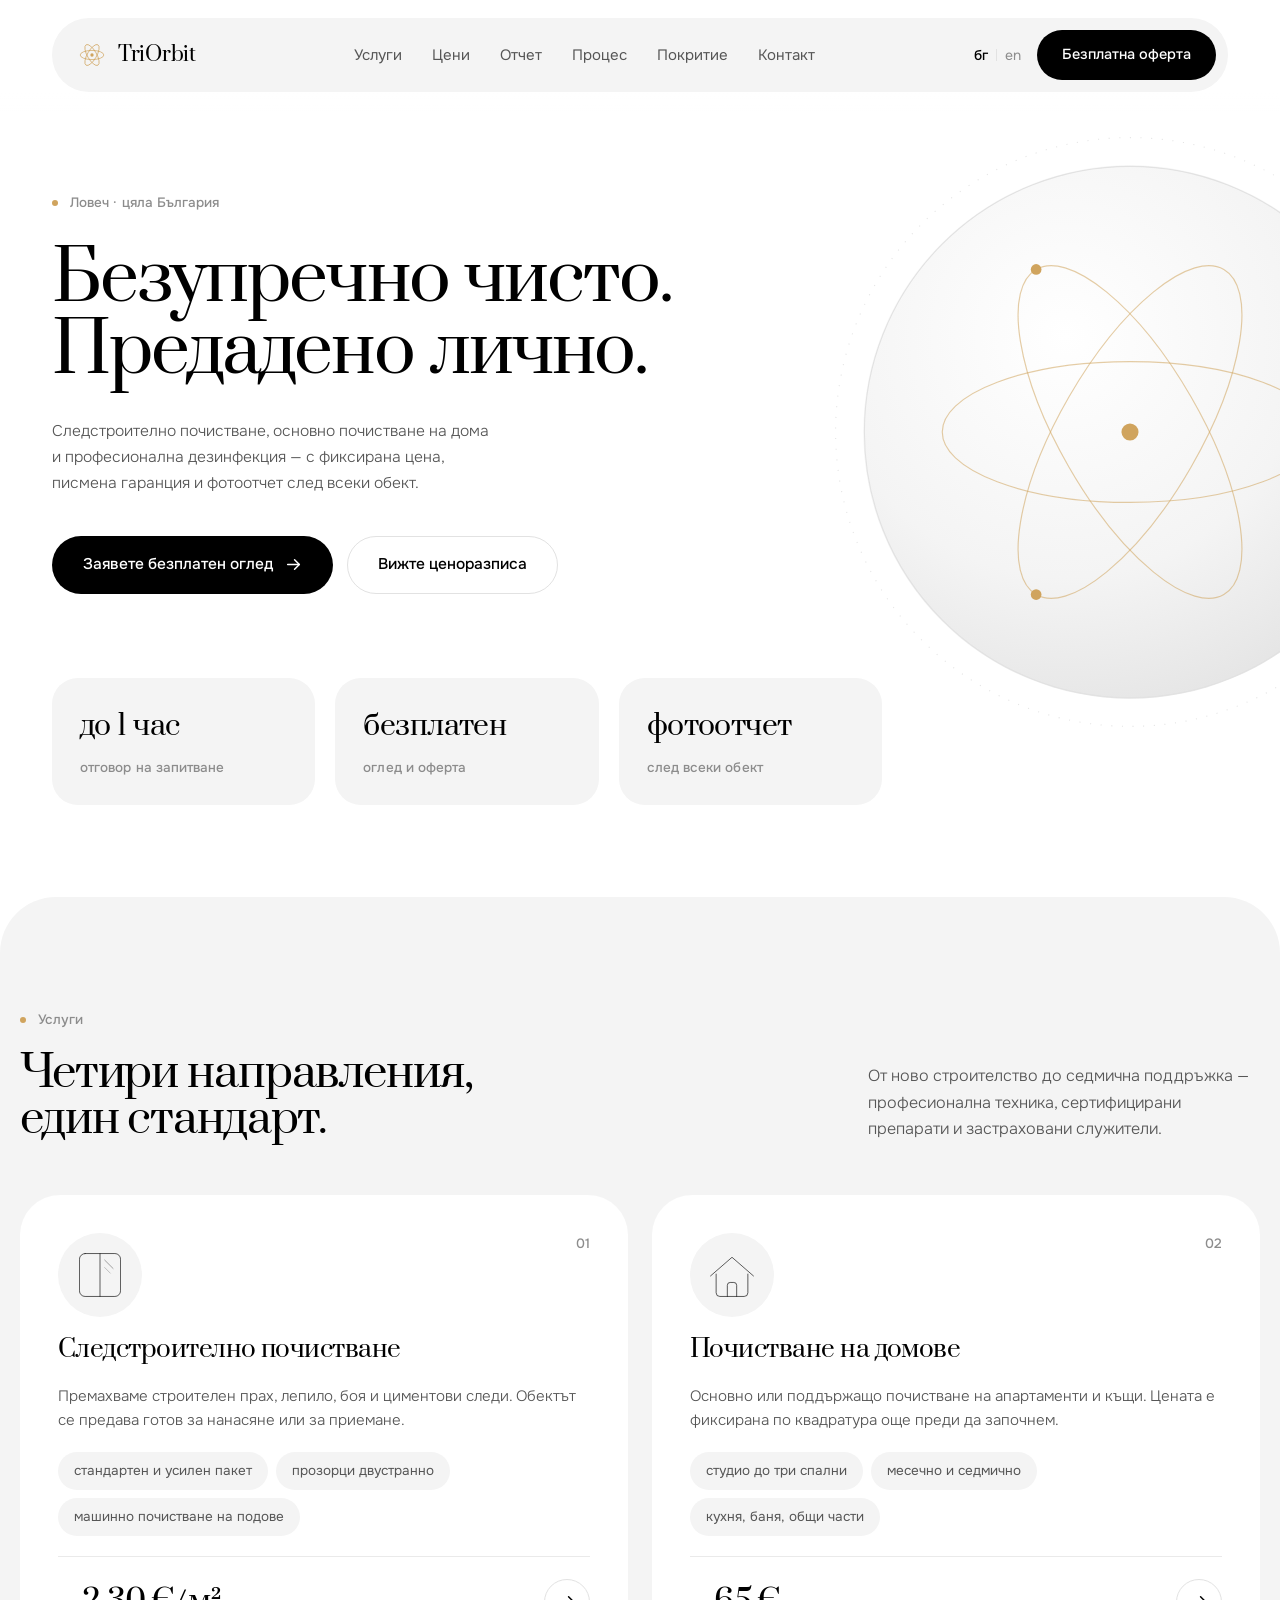
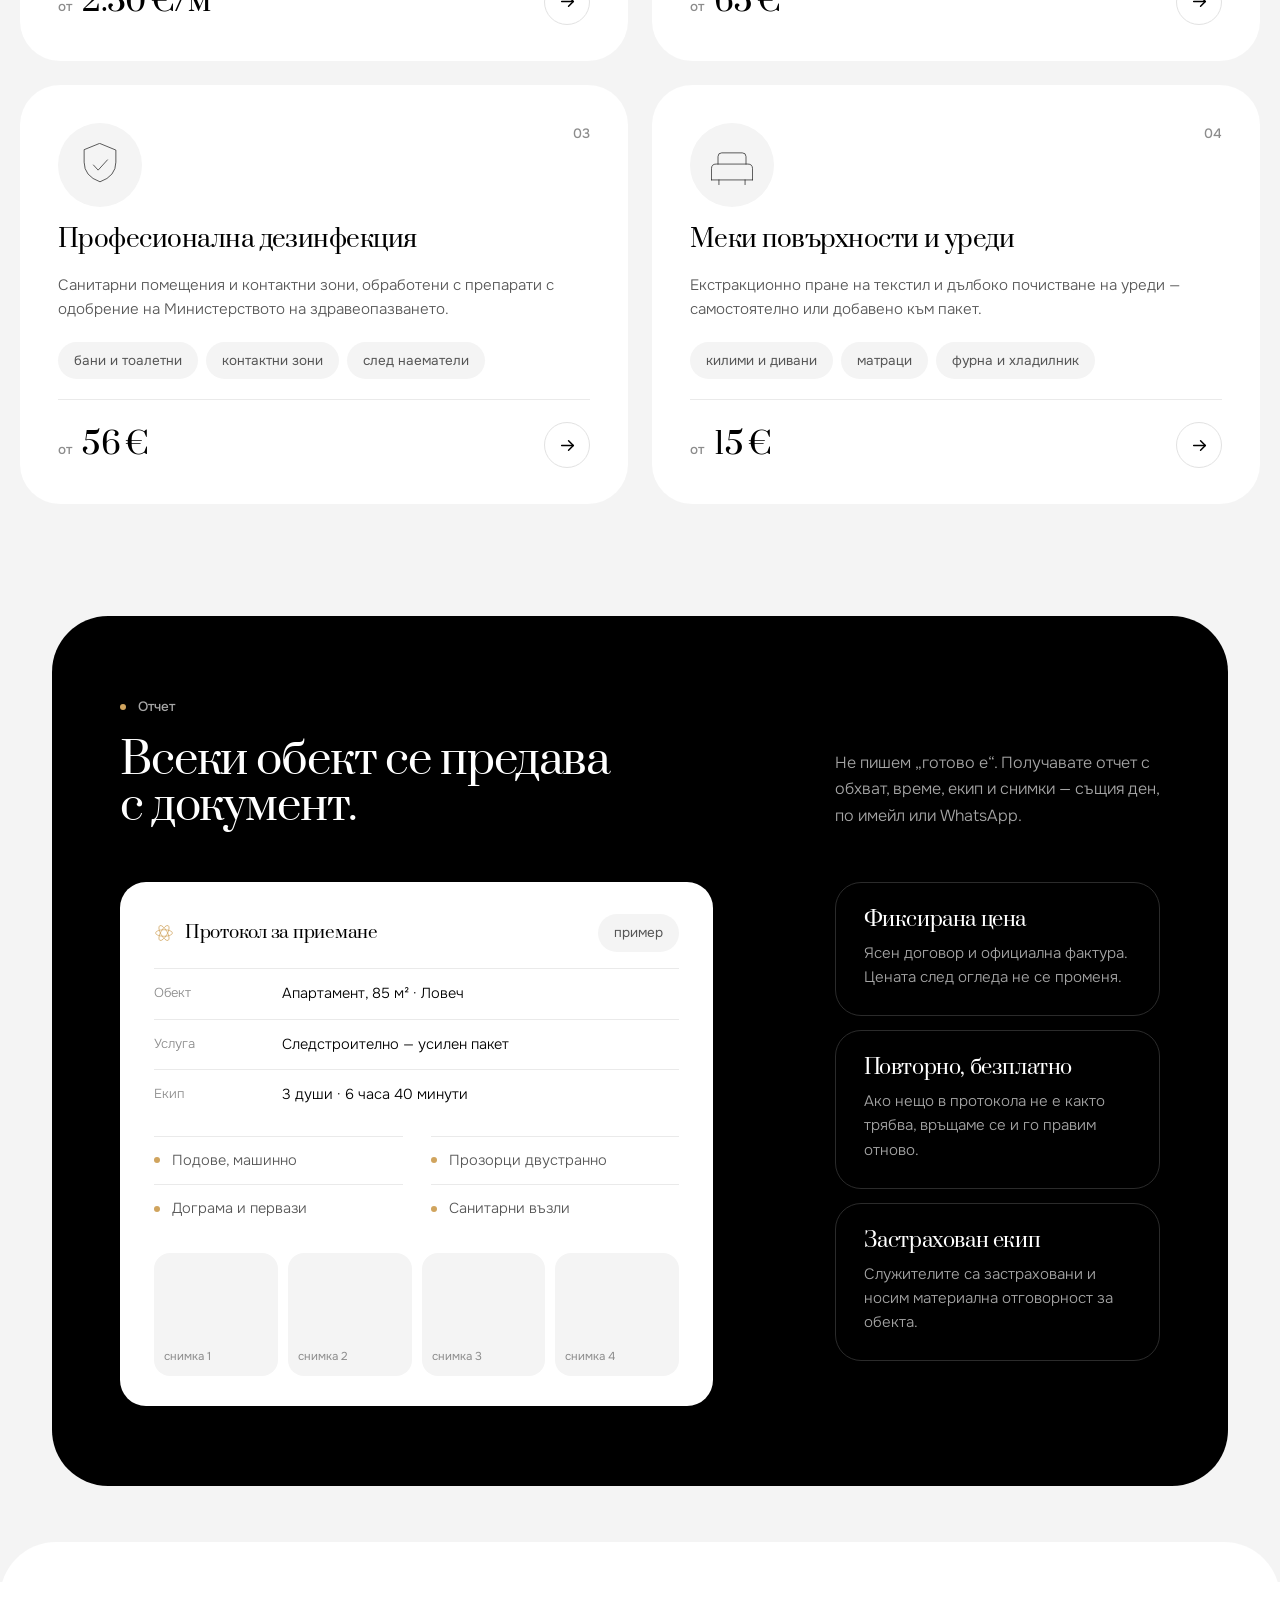
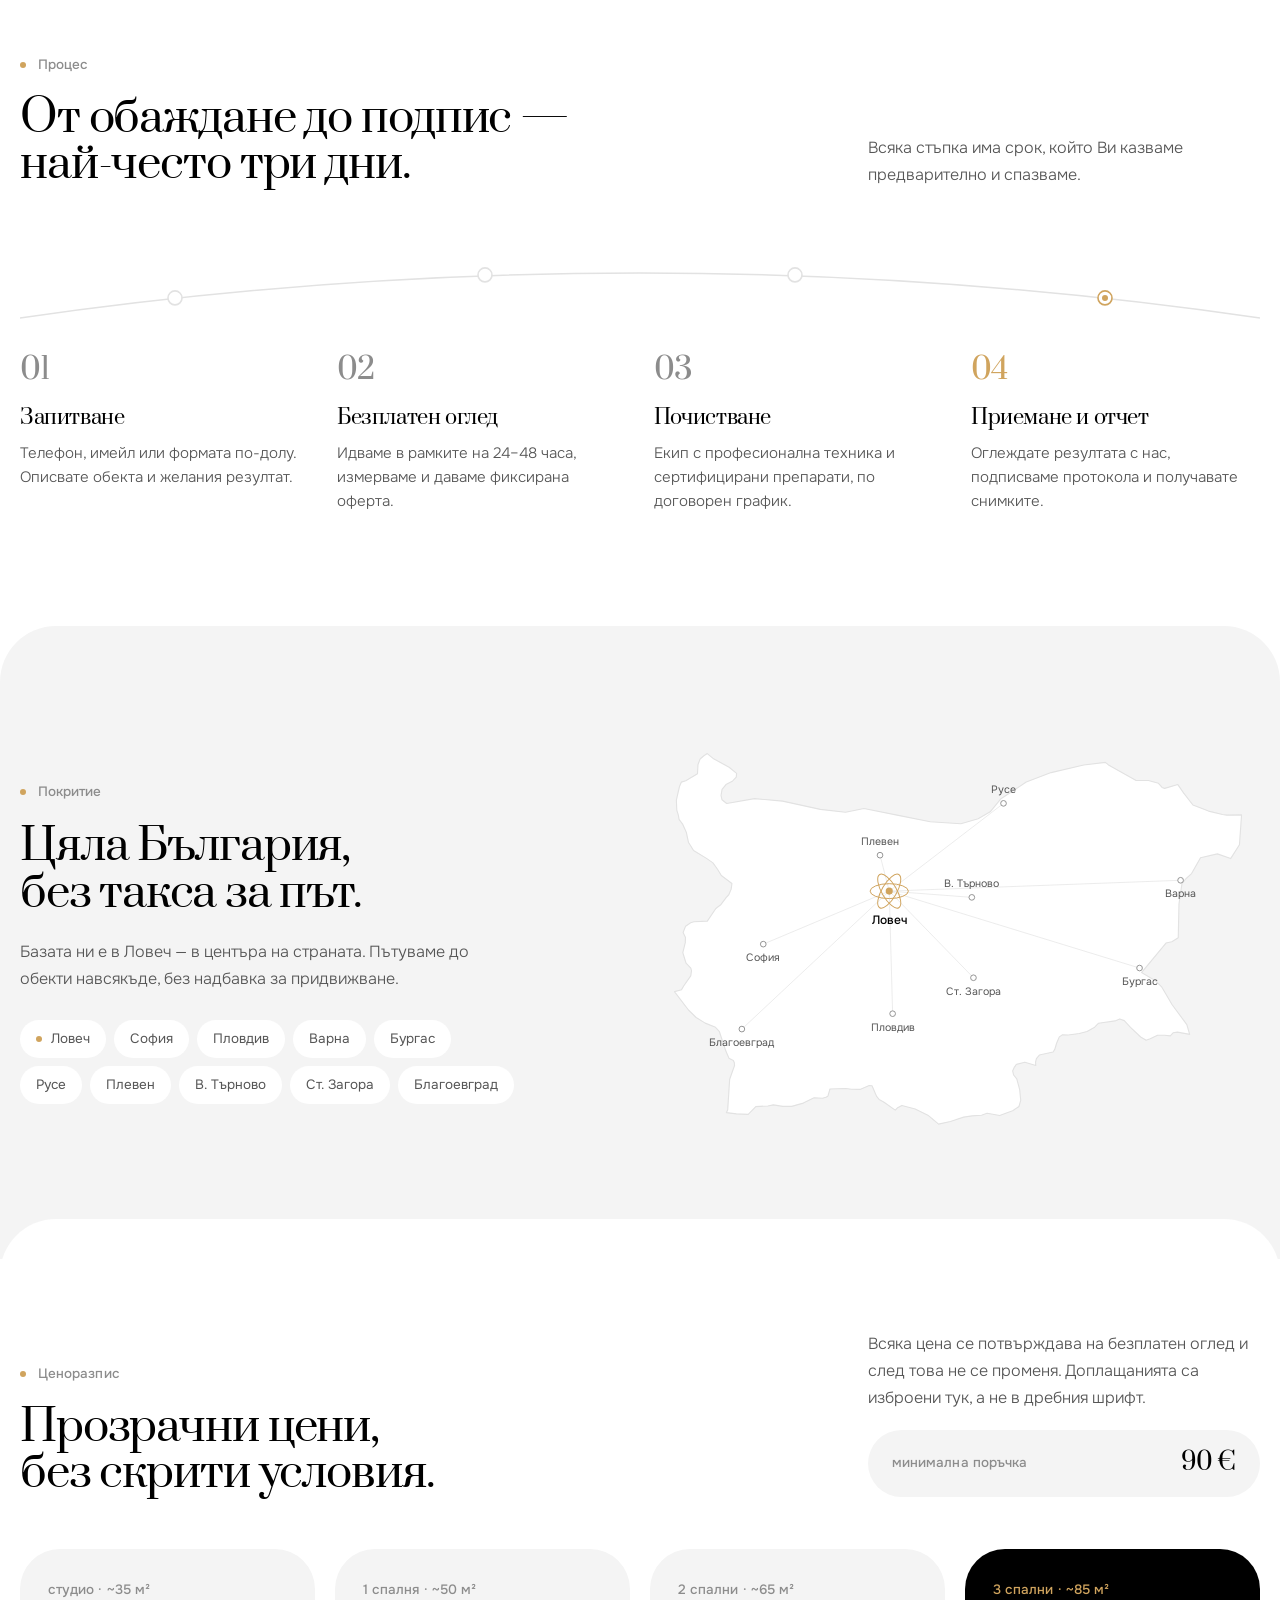
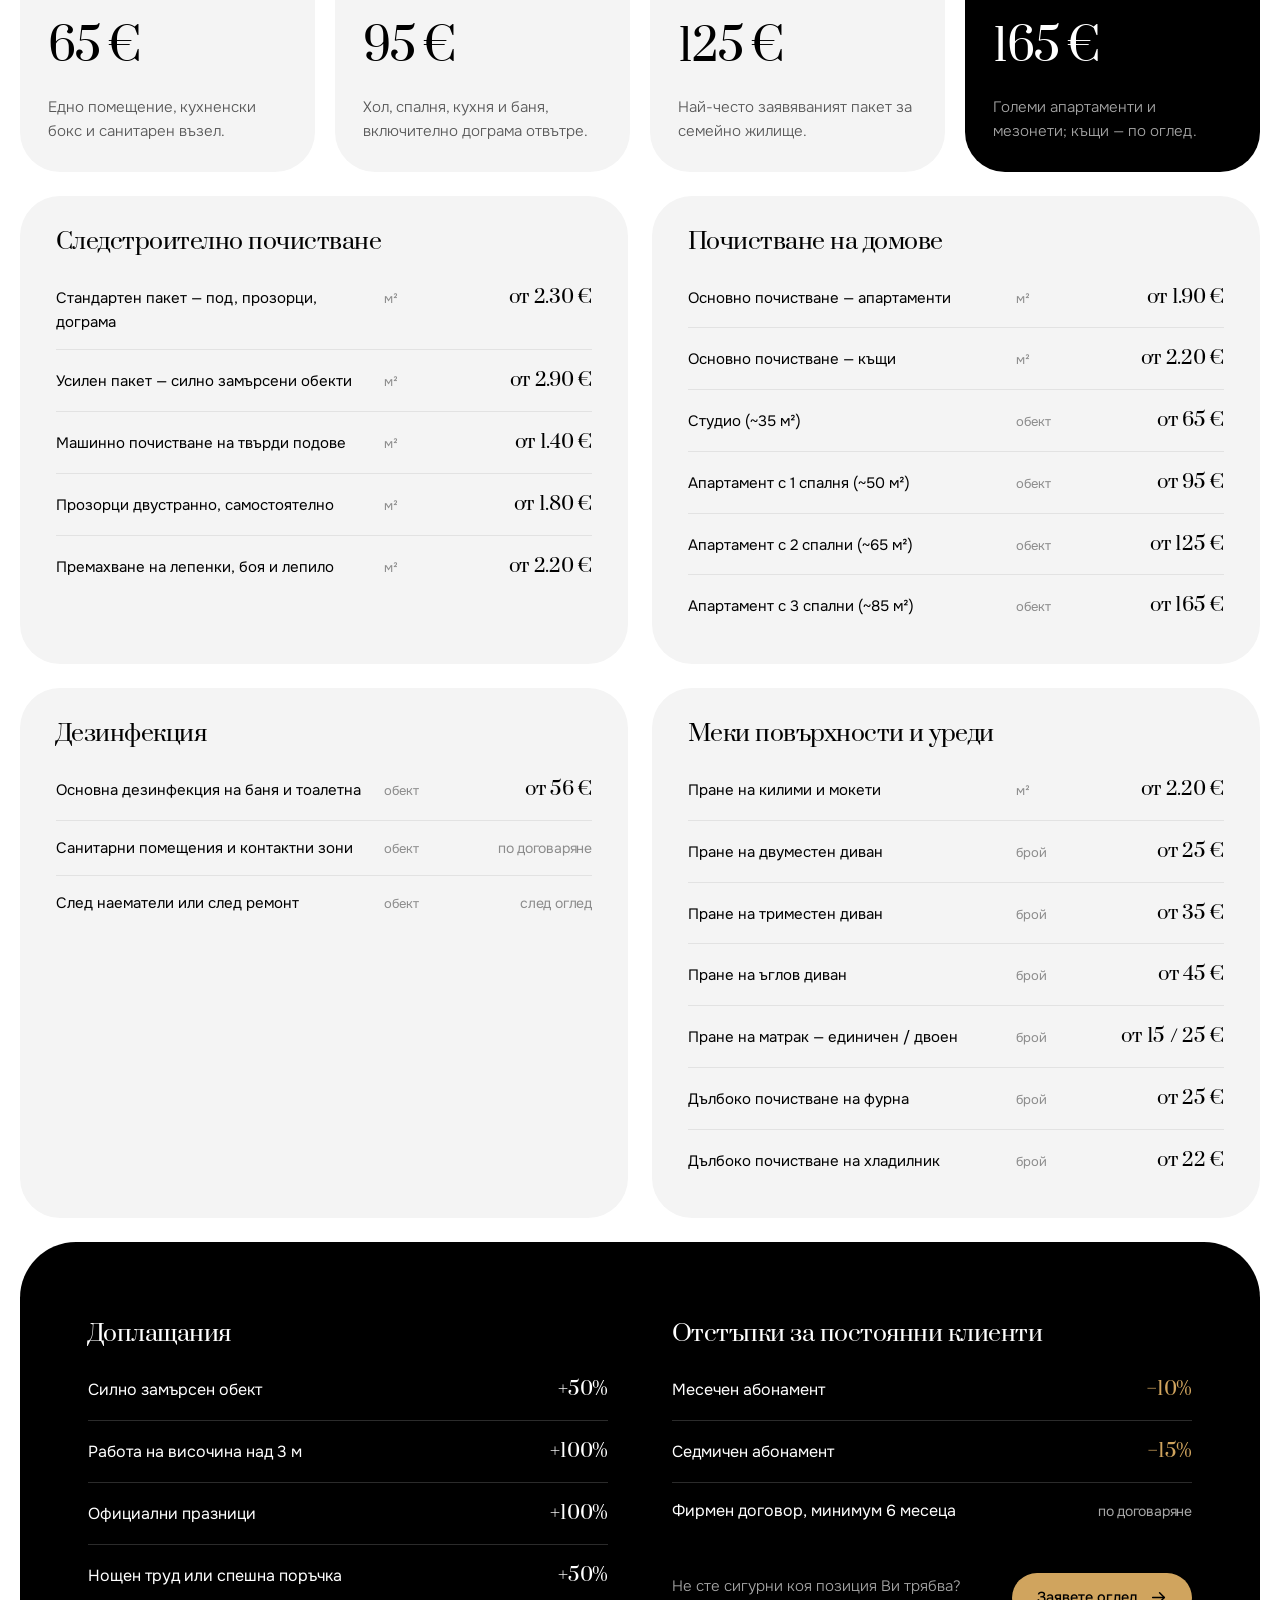
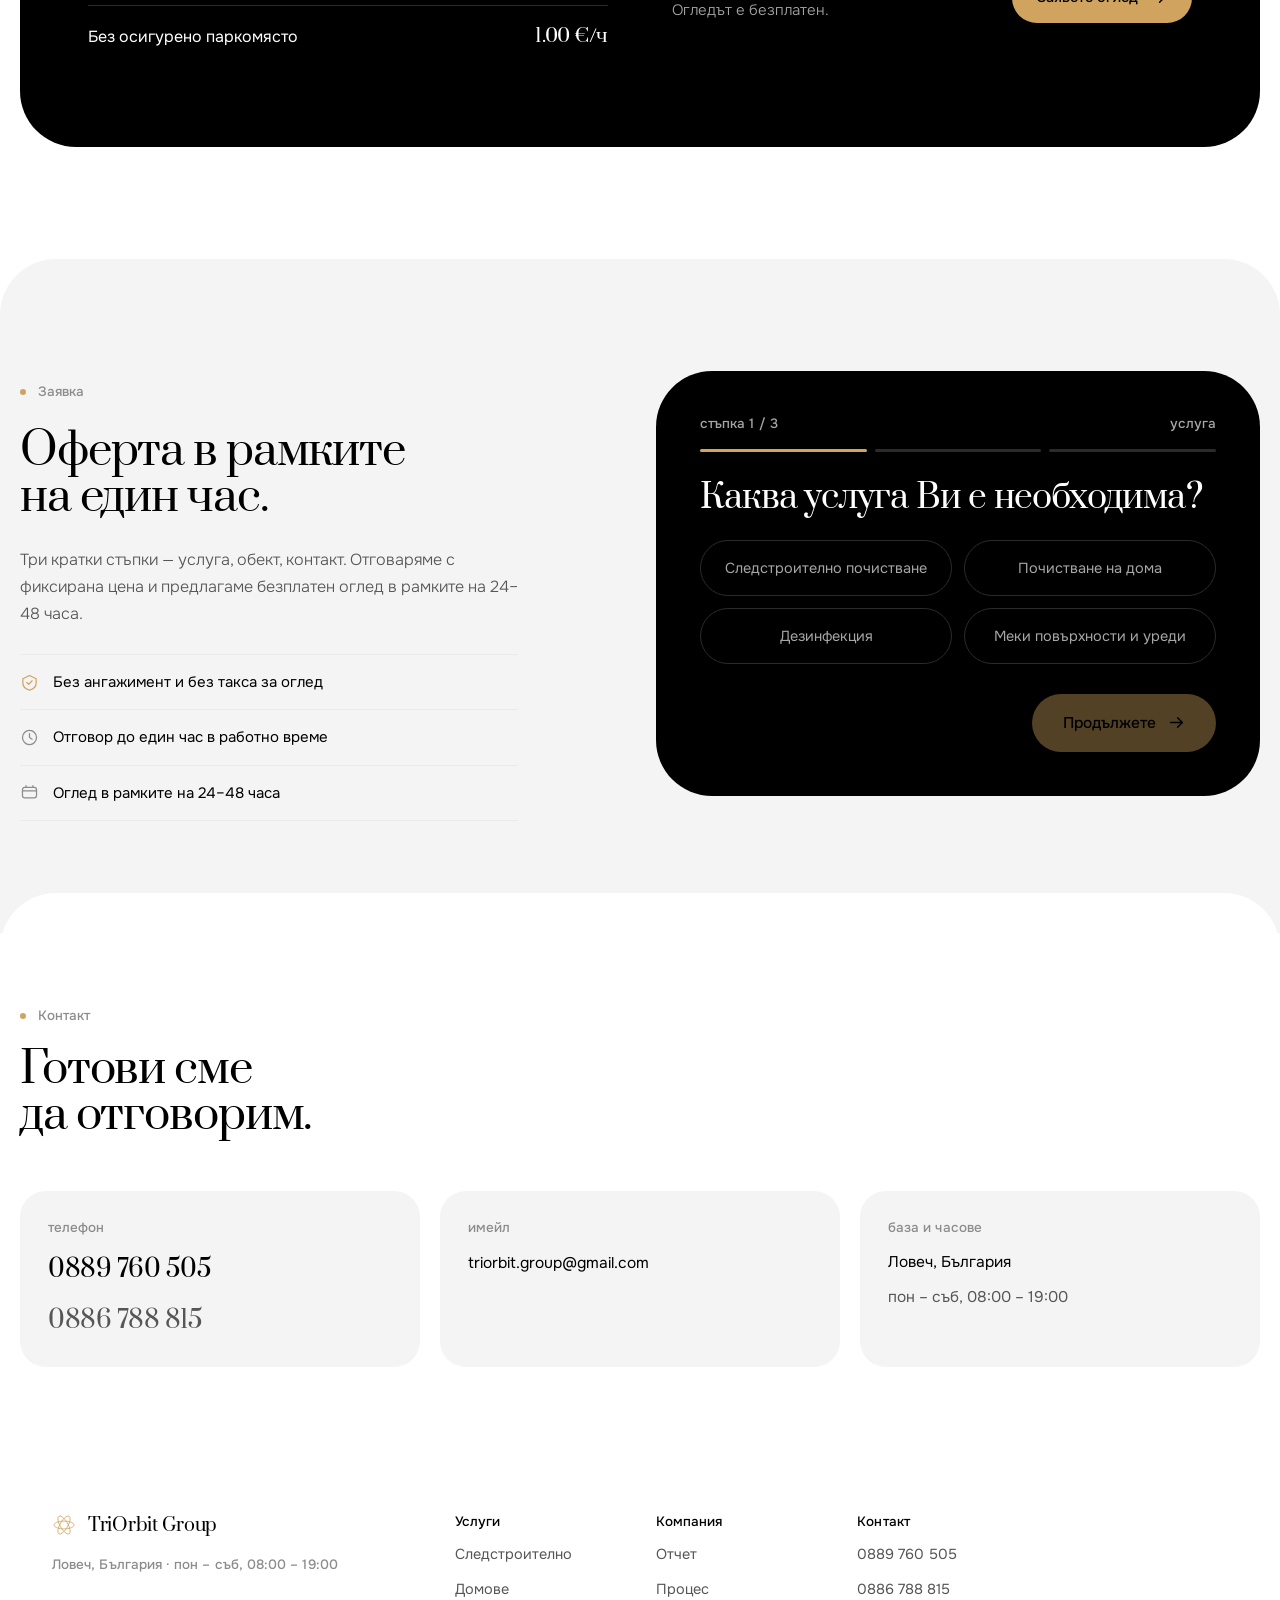
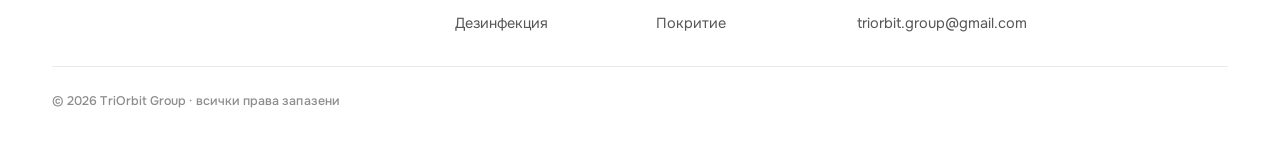
==== commit 2db1df85: "Rebuild the site on a white, black, and gold design Replaces the dark navy and gold theme with a whi" ====
--- a/index.html
+++ b/index.html
@@ -5,7 +5,7 @@
 <meta name="viewport" content="width=device-width,initial-scale=1">
 <title>TriOrbit Group — Професионално почистване в цяла България</title>
 <meta name="description" content="TriOrbit Group — следстроително почистване, основно почистване на жилища и професионална дезинфекция в цяла България. Фиксирани цени, гаранция за качество, фотоотчет.">
-<meta name="theme-color" content="#161a23">
+<meta name="theme-color" content="#ffffff">
 <meta name="robots" content="index, follow, max-image-preview:large">
 <meta name="author" content="TriOrbit Group">
 
@@ -31,18 +31,18 @@
 <meta property="og:image:width" content="1200">
 <meta property="og:image:height" content="630">
 <meta property="og:image:type" content="image/png">
-<meta property="og:image:alt" content="TriOrbit Group — професионално почистване след ремонт, в дома и за бизнеса.">
+<meta property="og:image:alt" content="TriOrbit Group — безупречно чисто, предадено лично. Следстроително почистване, домове и дезинфекция в цяла България.">
 
 <meta name="twitter:card" content="summary_large_image">
 <meta name="twitter:title" content="TriOrbit Group — Професионално почистване">
 <meta name="twitter:description" content="Следстроително почистване, основно почистване на дома и професионална дезинфекция в цяла България. Фиксирана цена, гаранция, фотоотчет.">
 <meta name="twitter:image" content="https://triorbit.vercel.app/og-image.png">
 
-<link rel="icon" href="data:image/svg+xml;utf8,<svg xmlns='http://www.w3.org/2000/svg' viewBox='0 0 64 64'><g transform='translate(32 32)' stroke='%23c8a14a' fill='none'><ellipse cx='0' cy='0' rx='27' ry='10.5' stroke-width='2.4'/><ellipse cx='0' cy='0' rx='27' ry='10.5' stroke-width='2.4' transform='rotate(60)'/><ellipse cx='0' cy='0' rx='27' ry='10.5' stroke-width='2.4' transform='rotate(-60)'/><circle cx='0' cy='0' r='4.5' fill='%23c8a14a' stroke='none'/></g></svg>">
+<link rel="icon" href="data:image/svg+xml;utf8,<svg xmlns='http://www.w3.org/2000/svg' viewBox='0 0 64 64'><g transform='translate(32 32)' stroke='%23d0a45e' fill='none'><ellipse cx='0' cy='0' rx='27' ry='10.5' stroke-width='2.4'/><ellipse cx='0' cy='0' rx='27' ry='10.5' stroke-width='2.4' transform='rotate(60)'/><ellipse cx='0' cy='0' rx='27' ry='10.5' stroke-width='2.4' transform='rotate(-60)'/><circle cx='0' cy='0' r='4.5' fill='%23d0a45e' stroke='none'/></g></svg>">
 
 <link rel="preconnect" href="https://fonts.googleapis.com">
 <link rel="preconnect" href="https://fonts.gstatic.com" crossorigin>
-<link rel="stylesheet" href="https://fonts.googleapis.com/css2?family=Manrope:wght@300;400;500;600;700;800&family=JetBrains+Mono:wght@400;500&display=swap">
+<link rel="stylesheet" href="https://fonts.googleapis.com/css2?family=Prata&family=Onest:wght@300;400;500;600&display=swap">
 <link rel="stylesheet" href="styles.css">
 
 <script type="application/ld+json">
@@ -140,907 +140,636 @@
 </head>
 <body>
 
-<!-- ─── NAV ───────────────────────────────────────────────── -->
 <header class="nav" id="site-nav">
-  <div class="nav-inner">
-    <a href="#top" class="logo" aria-label="TriOrbit Group">
-      <svg width="34" height="34" viewBox="0 0 64 64" fill="none" aria-hidden="true" style="display:block;flex-shrink:0">
-        <g transform="translate(32 32)" stroke="var(--accent)" fill="none">
-          <ellipse cx="0" cy="0" rx="27" ry="10.5" stroke-width="1.4"/>
-          <ellipse cx="0" cy="0" rx="27" ry="10.5" stroke-width="1.4" transform="rotate(60)"/>
-          <ellipse cx="0" cy="0" rx="27" ry="10.5" stroke-width="1.4" transform="rotate(-60)"/>
-          <circle cx="0" cy="0" r="3.6" fill="var(--accent)" stroke="none"/>
-        </g>
-      </svg>
-      <span class="logo-words">
+  <div class="wrap">
+    <div class="navbar">
+      <a href="#top" class="logo" aria-label="TriOrbit Group">
+        <svg width="28" height="28" viewBox="0 0 64 64" aria-hidden="true"><g transform="translate(32 32)" fill="none" stroke="var(--gold)" stroke-width="1.6"><ellipse cx="0" cy="0" rx="27" ry="10.5"></ellipse><ellipse cx="0" cy="0" rx="27" ry="10.5" transform="rotate(60)"></ellipse><ellipse cx="0" cy="0" rx="27" ry="10.5" transform="rotate(-60)"></ellipse><circle cx="0" cy="0" r="3.8" fill="var(--gold)" stroke="none"></circle></g></svg>
         <span class="logo-name">TriOrbit</span>
-        <span class="logo-sub">Group</span>
-      </span>
-    </a>
-
-    <nav class="nav-links" aria-label="Primary">
-      <a href="#services" class="nav-link" data-bg="Услуги" data-en="Services">Услуги</a>
-      <a href="#pricing" class="nav-link" data-bg="Цени" data-en="Pricing">Цени</a>
-      <a href="#why" class="nav-link" data-bg="Защо нас" data-en="Why us">Защо нас</a>
-      <a href="#process" class="nav-link" data-bg="Процес" data-en="Process">Процес</a>
-      <a href="#coverage" class="nav-link" data-bg="Покритие" data-en="Coverage">Покритие</a>
-      <a href="#contact" class="nav-link" data-bg="Контакт" data-en="Contact">Контакт</a>
+      </a>
+      <nav class="nav-links" aria-label="Основна навигация">
+        <a href="#services" class="nav-link" data-bg="Услуги" data-en="Services">Услуги</a>
+        <a href="#pricing" class="nav-link" data-bg="Цени" data-en="Pricing">Цени</a>
+        <a href="#report" class="nav-link" data-bg="Отчет" data-en="Report">Отчет</a>
+        <a href="#process" class="nav-link" data-bg="Процес" data-en="Process">Процес</a>
+        <a href="#coverage" class="nav-link" data-bg="Покритие" data-en="Coverage">Покритие</a>
+        <a href="#contact" class="nav-link" data-bg="Контакт" data-en="Contact">Контакт</a>
+      </nav>
+      <div class="nav-right">
+        <div class="lang" role="group" aria-label="Език">
+          <button type="button" class="lang-btn is-active" data-lang="bg">бг</button>
+          <span class="lang-sep" aria-hidden="true"></span>
+          <button type="button" class="lang-btn" data-lang="en">en</button>
+        </div>
+        <a href="#inquiry" class="btn btn-dark btn-sm nav-cta" data-bg="Безплатна оферта" data-en="Free quote">Безплатна оферта</a>
+        <button type="button" class="nav-burger" id="nav-burger" aria-label="Меню" aria-expanded="false" aria-controls="nav-mobile">
+          <span></span><span></span>
+        </button>
+      </div>
+    </div>
+    <nav class="nav-mobile" id="nav-mobile" aria-label="Мобилна навигация">
+      <a href="#services" data-bg="Услуги" data-en="Services">Услуги</a>
+      <a href="#pricing" data-bg="Цени" data-en="Pricing">Цени</a>
+      <a href="#report" data-bg="Отчет" data-en="Report">Отчет</a>
+      <a href="#process" data-bg="Процес" data-en="Process">Процес</a>
+      <a href="#coverage" data-bg="Покритие" data-en="Coverage">Покритие</a>
+      <a href="#contact" data-bg="Контакт" data-en="Contact">Контакт</a>
+      <a href="#inquiry" class="btn btn-dark" data-bg="Безплатна оферта" data-en="Free quote">Безплатна оферта</a>
     </nav>
-
-    <div class="nav-actions">
-      <div class="lang-toggle" role="group" aria-label="Language">
-        <button type="button" class="lang-btn is-active" data-lang="bg">БГ</button>
-        <span class="lang-divider" aria-hidden="true">/</span>
-        <button type="button" class="lang-btn" data-lang="en">EN</button>
-      </div>
-      <a href="#inquiry" class="btn btn-primary nav-cta" data-bg="Безплатна оферта" data-en="Free quote">Безплатна оферта</a>
-      <button type="button" class="nav-burger" aria-label="Menu" aria-expanded="false" id="nav-burger">
-        <span></span><span></span>
-      </button>
-    </div>
-  </div>
-  <div class="nav-mobile" id="nav-mobile">
-    <a href="#services" class="nav-mobile-link" data-bg="Услуги" data-en="Services">Услуги</a>
-    <a href="#pricing" class="nav-mobile-link" data-bg="Цени" data-en="Pricing">Цени</a>
-    <a href="#why" class="nav-mobile-link" data-bg="Защо нас" data-en="Why us">Защо нас</a>
-    <a href="#process" class="nav-mobile-link" data-bg="Процес" data-en="Process">Процес</a>
-    <a href="#coverage" class="nav-mobile-link" data-bg="Покритие" data-en="Coverage">Покритие</a>
-    <a href="#contact" class="nav-mobile-link" data-bg="Контакт" data-en="Contact">Контакт</a>
-    <a href="#inquiry" class="btn btn-primary nav-mobile-cta" data-bg="Безплатна оферта" data-en="Free quote">Безплатна оферта</a>
   </div>
 </header>
 
 <main>
 
-<!-- ─── HERO ──────────────────────────────────────────────── -->
-<section id="top" class="hero">
-  <div class="hero-inner">
-    <div class="hero-eyebrow">
-      <span class="eyebrow-dot" aria-hidden="true"></span>
-      <span data-bg="Ловеч · Цяла България" data-en="Lovech · Nationwide">Ловеч · Цяла България</span>
-    </div>
-    <h1 class="hero-title">
-      <span class="hero-line" data-bg="Професионално" data-en="Professional">Професионално</span>
-      <span class="hero-line hero-italic" data-bg="почистване" data-en="cleaning">почистване</span>
-      <span class="hero-line hero-rest" data-bg="след ремонт, в дома и за бизнеса." data-en="for new builds, homes, and businesses.">след ремонт, в дома и за бизнеса.</span>
-    </h1>
-    <p class="hero-lede" data-bg="TriOrbit Group извършва следстроително почистване, основно почистване на жилища и професионална дезинфекция — с фиксирана цена, гаранция за качество и фотоотчет след всеки обект." data-en="TriOrbit Group delivers post-construction cleaning, deep home cleaning, and professional disinfection — with fixed pricing, a quality guarantee, and a photo report after every job.">
-      TriOrbit Group извършва следстроително почистване, основно почистване на жилища и професионална дезинфекция — с фиксирана цена, гаранция за качество и фотоотчет след всеки обект.
-    </p>
-    <div class="hero-cta">
-      <a href="#inquiry" class="btn btn-primary btn-lg">
-        <span data-bg="Заявете оглед" data-en="Request a site visit">Заявете оглед</span>
-        <span class="btn-arrow" aria-hidden="true">→</span>
-      </a>
-      <a href="#pricing" class="btn btn-ghost btn-lg" data-bg="Вижте ценоразпис" data-en="View price list">Вижте ценоразпис</a>
-    </div>
-    <div class="hero-stats">
-      <div class="stat">
-        <div class="stat-value">≤ 1ч</div>
-        <div class="stat-label" data-bg="Отговор на запитване" data-en="Response time">Отговор на запитване</div>
-      </div>
-      <div class="stat">
-        <div class="stat-value">100%</div>
-        <div class="stat-label" data-bg="Гаранция за качество" data-en="Quality guarantee">Гаранция за качество</div>
-      </div>
-      <div class="stat">
-        <div class="stat-value" data-bg="Винаги" data-en="Always">Винаги</div>
-        <div class="stat-label" data-bg="Фотоотчет след работа" data-en="Photo report">Фотоотчет след работа</div>
-      </div>
-    </div>
-  </div>
-
-  <div class="hero-orbits" aria-hidden="true">
-    <svg viewBox="-100 -100 200 200" preserveAspectRatio="xMidYMid meet">
-      <g stroke="var(--ink)" fill="none" opacity="0.18">
-        <ellipse cx="0" cy="0" rx="88" ry="32" stroke-width="0.5"/>
-        <ellipse cx="0" cy="0" rx="88" ry="32" stroke-width="0.5" transform="rotate(60)"/>
-        <ellipse cx="0" cy="0" rx="88" ry="32" stroke-width="0.5" transform="rotate(-60)"/>
-        <ellipse cx="0" cy="0" rx="66" ry="22" stroke-width="0.4" transform="rotate(25)"/>
-      </g>
-      <g fill="var(--accent)" opacity="0.55">
-        <circle cx="88" cy="0" r="1.8"/>
-        <circle cx="-44" cy="-76" r="1.5"/>
-        <circle cx="-44" cy="76" r="1.5"/>
-      </g>
-      <circle cx="0" cy="0" r="3.5" fill="var(--accent)" opacity="0.85"/>
-    </svg>
+<section class="hero" id="top">
+  <div class="hero-lens" aria-hidden="true">
+    <svg viewBox="-300 -300 600 600" width="640" height="640"><defs><radialGradient id="lg" cx="38%" cy="32%" r="78%"><stop offset="0%" stop-color="var(--white)"/><stop offset="58%" stop-color="var(--n04)"/><stop offset="100%" stop-color="var(--n12)"/></radialGradient></defs>
+<circle cx="0" cy="0" r="250" fill="url(#lg)"/>
+<circle cx="0" cy="0" r="249" fill="none" stroke="var(--n12)" stroke-width="1"/>
+<circle cx="0" cy="0" r="276" fill="none" stroke="var(--n12)" stroke-width="1" stroke-dasharray="1 9" opacity="0.9"/>
+<ellipse cx="0" cy="0" rx="176" ry="66" fill="none" stroke="var(--gold)" stroke-width="1.1" opacity="0.55" transform="rotate(0)"/>
+<ellipse cx="0" cy="0" rx="176" ry="66" fill="none" stroke="var(--gold)" stroke-width="1.1" opacity="0.55" transform="rotate(60)"/>
+<ellipse cx="0" cy="0" rx="176" ry="66" fill="none" stroke="var(--gold)" stroke-width="1.1" opacity="0.55" transform="rotate(-60)"/>
+<circle cx="176.0" cy="0.0" r="5" fill="var(--gold)"/>
+<circle cx="-88.0" cy="152.4" r="5" fill="var(--gold)"/>
+<circle cx="-88.0" cy="-152.4" r="5" fill="var(--gold)"/>
+<circle cx="0" cy="0" r="8" fill="var(--gold)"/></svg>
+  </div>
+  <div class="wrap">
+    <div class="hero-inner">
+      <div class="eyebrow"><span class="dot"></span><span class="lbl" data-bg="Ловеч · цяла България" data-en="Lovech · nationwide">Ловеч · цяла България</span></div>
+      <h1 class="display hero-title">
+        <span class="line" data-bg="Безупречно чисто." data-en="Impeccably clean.">Безупречно чисто.</span>
+        <span class="line" data-bg="Предадено лично." data-en="Handed over in person.">Предадено лично.</span>
+      </h1>
+      <p class="lede hero-lede" data-bg="Следстроително почистване, основно почистване на дома и професионална дезинфекция — с фиксирана цена, писмена гаранция и фотоотчет след всеки обект." data-en="Post-construction cleaning, deep home cleaning and professional disinfection — with a fixed price, a written guarantee and a photo report after every job.">Следстроително почистване, основно почистване на дома и професионална дезинфекция — с фиксирана цена, писмена гаранция и фотоотчет след всеки обект.</p>
+      <div class="hero-cta">
+        <a href="#inquiry" class="btn btn-dark">
+          <span data-bg="Заявете безплатен оглед" data-en="Request a free site visit">Заявете безплатен оглед</span>
+          <svg class="btn-arrow" width="17" height="17" viewBox="0 0 16 16" fill="none" stroke="currentColor" stroke-width="1.4" stroke-linecap="round" stroke-linejoin="round" aria-hidden="true"><path d="M2.5 8h11"></path><path d="M9 3.5 13.5 8 9 12.5"></path></svg>
+        </a>
+        <a href="#pricing" class="btn btn-ghost" data-bg="Вижте ценоразписа" data-en="See the price list">Вижте ценоразписа</a>
+      </div>
+      <div class="hero-stats">
+        <div class="stat">
+          <span class="stat-v" data-bg="до 1 час" data-en="within 1 hour">до 1 час</span>
+          <span class="lbl" data-bg="отговор на запитване" data-en="inquiry response">отговор на запитване</span>
+        </div>
+        <div class="stat">
+          <span class="stat-v" data-bg="безплатен" data-en="free">безплатен</span>
+          <span class="lbl" data-bg="оглед и оферта" data-en="site visit and quote">оглед и оферта</span>
+        </div>
+        <div class="stat">
+          <span class="stat-v" data-bg="фотоотчет" data-en="photo report">фотоотчет</span>
+          <span class="lbl" data-bg="след всеки обект" data-en="after every job">след всеки обект</span>
+        </div>
+      </div>
+    </div>
   </div>
 </section>
 
-<!-- ─── SERVICES ──────────────────────────────────────────── -->
-<section id="services" class="section">
-  <div class="container">
-    <header class="section-head reveal">
-      <div class="eyebrow"><span class="eyebrow-dot"></span><span data-bg="Услуги" data-en="Services">Услуги</span></div>
-      <h2 class="display" data-bg="Четири направления, един стандарт." data-en="Four disciplines, one standard.">Четири направления, един стандарт.</h2>
-      <p class="lede" data-bg="От ново строителство до седмично домакинско почистване — работим с професионална техника, сертифицирани препарати и застраховани служители." data-en="From new construction handover to weekly home upkeep — we use professional equipment, certified products, and fully insured teams.">
-        От ново строителство до седмично домакинско почистване — работим с професионална техника, сертифицирани препарати и застраховани служители.
-      </p>
-    </header>
-
-    <div class="services-grid reveal">
-
-      <article class="service-card">
-        <div class="service-tag">01</div>
-        <h3 class="service-name" data-bg="Следстроително почистване" data-en="Post-construction cleaning">Следстроително почистване</h3>
-        <p class="service-desc" data-bg="Премахване на строителен прах, лепило, боя и циментови следи. Готовност за нанасяне или предаване на обекта." data-en="Removal of construction dust, adhesives, paint, and cement residue. Handover-ready or move-in-ready finish.">
-          Премахване на строителен прах, лепило, боя и циментови следи. Готовност за нанасяне или предаване на обекта.
-        </p>
-        <ul class="service-bullets">
-          <li><span class="bullet-dash"></span><span data-bg="Стандартен и усилен пакет" data-en="Standard and heavy-duty packages">Стандартен и усилен пакет</span></li>
-          <li><span class="bullet-dash"></span><span data-bg="Двустранно почистване на прозорци и дограма" data-en="Both sides of windows and frames">Двустранно почистване на прозорци и дограма</span></li>
-          <li><span class="bullet-dash"></span><span data-bg="Машинно почистване на твърди подове" data-en="Machine cleaning of hard floors">Машинно почистване на твърди подове</span></li>
-        </ul>
-        <div class="service-foot">
-          <span class="service-from" data-bg="от 2.30 €/м²" data-en="from €2.30/m²">от 2.30 €/м²</span>
-          <a href="#pricing" class="service-more" aria-label="See pricing">→</a>
-        </div>
-      </article>
-
-      <article class="service-card">
-        <div class="service-tag">02</div>
-        <h3 class="service-name" data-bg="Почистване на домове" data-en="Home cleaning">Почистване на домове</h3>
-        <p class="service-desc" data-bg="Основно или поддържащо почистване на апартаменти и къщи. Фиксирана цена според квадратурата." data-en="Deep or recurring cleaning for apartments and houses. Fixed pricing based on square meters.">
-          Основно или поддържащо почистване на апартаменти и къщи. Фиксирана цена според квадратурата.
-        </p>
-        <ul class="service-bullets">
-          <li><span class="bullet-dash"></span><span data-bg="Студио, апартамент 1/2/3 спални" data-en="Studio, 1/2/3 bedroom apartments">Студио, апартамент 1/2/3 спални</span></li>
-          <li><span class="bullet-dash"></span><span data-bg="Месечен и седмичен абонамент" data-en="Monthly and weekly subscriptions">Месечен и седмичен абонамент</span></li>
-          <li><span class="bullet-dash"></span><span data-bg="Включва кухня, баня и общи части" data-en="Kitchen, bathrooms, and common areas included">Включва кухня, баня и общи части</span></li>
-        </ul>
-        <div class="service-foot">
-          <span class="service-from" data-bg="от 65 €/обект" data-en="from €65/job">от 65 €/обект</span>
-          <a href="#pricing" class="service-more" aria-label="See pricing">→</a>
-        </div>
-      </article>
-
-      <article class="service-card">
-        <div class="service-tag">03</div>
-        <h3 class="service-name" data-bg="Професионална дезинфекция" data-en="Professional disinfection">Професионална дезинфекция</h3>
-        <p class="service-desc" data-bg="Санитарни помещения, контактни зони, дезинфекция след наематели или ремонт. Препарати с одобрение на МЗ." data-en="Sanitary rooms, high-touch surfaces, post-tenant or post-renovation disinfection. MoH-approved products.">
-          Санитарни помещения, контактни зони, дезинфекция след наематели или ремонт. Препарати с одобрение на МЗ.
-        </p>
-        <ul class="service-bullets">
-          <li><span class="bullet-dash"></span><span data-bg="Дезинфекция на баня и тоалетна" data-en="Bathrooms and toilets">Дезинфекция на баня и тоалетна</span></li>
-          <li><span class="bullet-dash"></span><span data-bg="Санитарни и контактни зони" data-en="Sanitary and high-touch zones">Санитарни и контактни зони</span></li>
-          <li><span class="bullet-dash"></span><span data-bg="След наематели или ремонт" data-en="Post-tenant or post-renovation">След наематели или ремонт</span></li>
-        </ul>
-        <div class="service-foot">
-          <span class="service-from" data-bg="от 56 €/обект" data-en="from €56/job">от 56 €/обект</span>
-          <a href="#pricing" class="service-more" aria-label="See pricing">→</a>
-        </div>
-      </article>
-
-      <article class="service-card">
-        <div class="service-tag">04</div>
-        <h3 class="service-name" data-bg="Допълнителни услуги" data-en="Additional services">Допълнителни услуги</h3>
-        <p class="service-desc" data-bg="Пране на меки повърхности и дълбоко почистване на уреди — самостоятелно или като част от пакет." data-en="Soft-surface laundering and deep appliance cleaning — standalone or as part of a package.">
-          Пране на меки повърхности и дълбоко почистване на уреди — самостоятелно или като част от пакет.
-        </p>
-        <ul class="service-bullets">
-          <li><span class="bullet-dash"></span><span data-bg="Пране на килими, дивани, матраци" data-en="Carpets, sofas, mattresses">Пране на килими, дивани, матраци</span></li>
-          <li><span class="bullet-dash"></span><span data-bg="Дълбоко почистване на фурна" data-en="Deep oven cleaning">Дълбоко почистване на фурна</span></li>
-          <li><span class="bullet-dash"></span><span data-bg="Дълбоко почистване на хладилник" data-en="Deep refrigerator cleaning">Дълбоко почистване на хладилник</span></li>
-        </ul>
-        <div class="service-foot">
-          <span class="service-from" data-bg="от 15 €/брой" data-en="from €15/item">от 15 €/брой</span>
-          <a href="#pricing" class="service-more" aria-label="See pricing">→</a>
-        </div>
-      </article>
-
+<section class="band-grey" id="services">
+  <div class="wrap sec">
+    <div class="sec-head reveal">
+      <div class="sec-head-l">
+        <div class="eyebrow"><span class="dot"></span><span class="lbl" data-bg="Услуги" data-en="Services">Услуги</span></div>
+        <h2 class="h2">
+          <span class="line" data-bg="Четири направления," data-en="Four disciplines,">Четири направления,</span>
+          <span class="line" data-bg="един стандарт." data-en="one standard.">един стандарт.</span>
+        </h2>
+      </div>
+      <p class="body sec-head-r" data-bg="От ново строителство до седмична поддръжка — професионална техника, сертифицирани препарати и застраховани служители." data-en="From new builds to weekly upkeep — professional equipment, certified products and fully insured staff.">От ново строителство до седмична поддръжка — професионална техника, сертифицирани препарати и застраховани служители.</p>
+    </div>
+    <div class="svc-grid reveal">
+        <article class="card">
+          <div class="card-top">
+            <svg class="med" viewBox="0 0 180 180" aria-hidden="true"><circle cx="90" cy="90" r="90" fill="var(--n04)"/><g stroke="var(--black)" stroke-width="1.5" opacity="0.9" fill="none" stroke-linecap="round" stroke-linejoin="round"><rect x="46" y="44" width="88" height="92" rx="12"/><path d="M90 44 V136"/><path d="M100 58 L118 76" opacity="0.55"/><path d="M100 74 L112 86" opacity="0.35"/></g></svg>
+            <span class="lbl">01</span>
+          </div>
+          <h3 class="h3" data-bg="Следстроително почистване" data-en="Post-construction cleaning">Следстроително почистване</h3>
+          <p class="body-sm" data-bg="Премахваме строителен прах, лепило, боя и циментови следи. Обектът се предава готов за нанасяне или за приемане." data-en="We remove construction dust, adhesive, paint and cement residue. The site is handed over ready to move in or to sign off.">Премахваме строителен прах, лепило, боя и циментови следи. Обектът се предава готов за нанасяне или за приемане.</p>
+          <div class="card-tags">
+            <span class="chip" data-bg="стандартен и усилен пакет" data-en="standard and heavy-duty packages">стандартен и усилен пакет</span>
+            <span class="chip" data-bg="прозорци двустранно" data-en="windows on both sides">прозорци двустранно</span>
+            <span class="chip" data-bg="машинно почистване на подове" data-en="machine floor cleaning">машинно почистване на подове</span>
+          </div>
+          <div class="card-foot">
+            <div class="card-price">
+              <span class="lbl" data-bg="от" data-en="from">от</span>
+              <span class="num" data-bg="2.30 €/м²" data-en="€2.30/m²">2.30 €/м²</span>
+            </div>
+            <a href="#pricing" class="iconbtn" aria-label="Ценоразпис"><svg class="btn-arrow" width="17" height="17" viewBox="0 0 16 16" fill="none" stroke="currentColor" stroke-width="1.4" stroke-linecap="round" stroke-linejoin="round" aria-hidden="true"><path d="M2.5 8h11"></path><path d="M9 3.5 13.5 8 9 12.5"></path></svg></a>
+          </div>
+        </article>
+
+        <article class="card">
+          <div class="card-top">
+            <svg class="med" viewBox="0 0 180 180" aria-hidden="true"><circle cx="90" cy="90" r="90" fill="var(--n04)"/><g stroke="var(--black)" stroke-width="1.5" opacity="0.9" fill="none" stroke-linecap="round" stroke-linejoin="round"><path d="M44 92 L90 52 L136 92"/><path d="M56 88 V128 q0 8 8 8 h52 q8 0 8 -8 V88"/><path d="M80 136 v-24 q0 -6 6 -6 h8 q6 0 6 6 v24"/></g></svg>
+            <span class="lbl">02</span>
+          </div>
+          <h3 class="h3" data-bg="Почистване на домове" data-en="Home cleaning">Почистване на домове</h3>
+          <p class="body-sm" data-bg="Основно или поддържащо почистване на апартаменти и къщи. Цената е фиксирана по квадратура още преди да започнем." data-en="Deep or recurring cleaning for apartments and houses. The price is fixed by floor area before we start.">Основно или поддържащо почистване на апартаменти и къщи. Цената е фиксирана по квадратура още преди да започнем.</p>
+          <div class="card-tags">
+            <span class="chip" data-bg="студио до три спални" data-en="studio to three bedrooms">студио до три спални</span>
+            <span class="chip" data-bg="месечно и седмично" data-en="monthly and weekly">месечно и седмично</span>
+            <span class="chip" data-bg="кухня, баня, общи части" data-en="kitchen, bathroom, common areas">кухня, баня, общи части</span>
+          </div>
+          <div class="card-foot">
+            <div class="card-price">
+              <span class="lbl" data-bg="от" data-en="from">от</span>
+              <span class="num" data-bg="65 €" data-en="€65">65 €</span>
+            </div>
+            <a href="#pricing" class="iconbtn" aria-label="Ценоразпис"><svg class="btn-arrow" width="17" height="17" viewBox="0 0 16 16" fill="none" stroke="currentColor" stroke-width="1.4" stroke-linecap="round" stroke-linejoin="round" aria-hidden="true"><path d="M2.5 8h11"></path><path d="M9 3.5 13.5 8 9 12.5"></path></svg></a>
+          </div>
+        </article>
+
+        <article class="card">
+          <div class="card-top">
+            <svg class="med" viewBox="0 0 180 180" aria-hidden="true"><circle cx="90" cy="90" r="90" fill="var(--n04)"/><g stroke="var(--black)" stroke-width="1.5" opacity="0.9" fill="none" stroke-linecap="round" stroke-linejoin="round"><path d="M90 44 L124 58 v26 q0 30 -34 42 q-34 -12 -34 -42 V58 Z"/><path d="M76 90 l10 11 l20 -22"/></g></svg>
+            <span class="lbl">03</span>
+          </div>
+          <h3 class="h3" data-bg="Професионална дезинфекция" data-en="Professional disinfection">Професионална дезинфекция</h3>
+          <p class="body-sm" data-bg="Санитарни помещения и контактни зони, обработени с препарати с одобрение на Министерството на здравеопазването." data-en="Sanitary rooms and high-touch zones, treated with products approved by the Ministry of Health.">Санитарни помещения и контактни зони, обработени с препарати с одобрение на Министерството на здравеопазването.</p>
+          <div class="card-tags">
+            <span class="chip" data-bg="бани и тоалетни" data-en="bathrooms and toilets">бани и тоалетни</span>
+            <span class="chip" data-bg="контактни зони" data-en="high-touch zones">контактни зони</span>
+            <span class="chip" data-bg="след наематели" data-en="after tenants">след наематели</span>
+          </div>
+          <div class="card-foot">
+            <div class="card-price">
+              <span class="lbl" data-bg="от" data-en="from">от</span>
+              <span class="num" data-bg="56 €" data-en="€56">56 €</span>
+            </div>
+            <a href="#pricing" class="iconbtn" aria-label="Ценоразпис"><svg class="btn-arrow" width="17" height="17" viewBox="0 0 16 16" fill="none" stroke="currentColor" stroke-width="1.4" stroke-linecap="round" stroke-linejoin="round" aria-hidden="true"><path d="M2.5 8h11"></path><path d="M9 3.5 13.5 8 9 12.5"></path></svg></a>
+          </div>
+        </article>
+
+        <article class="card">
+          <div class="card-top">
+            <svg class="med" viewBox="0 0 180 180" aria-hidden="true"><circle cx="90" cy="90" r="90" fill="var(--n04)"/><g stroke="var(--black)" stroke-width="1.5" opacity="0.9" fill="none" stroke-linecap="round" stroke-linejoin="round"><path d="M46 122 v-24 q0 -10 10 -10 h68 q10 0 10 10 v24"/><path d="M46 122 h88"/><path d="M60 88 v-16 q0 -8 8 -8 h44 q8 0 8 8 v16"/><path d="M62 122 v10 M118 122 v10"/></g></svg>
+            <span class="lbl">04</span>
+          </div>
+          <h3 class="h3" data-bg="Меки повърхности и уреди" data-en="Soft surfaces and appliances">Меки повърхности и уреди</h3>
+          <p class="body-sm" data-bg="Екстракционно пране на текстил и дълбоко почистване на уреди — самостоятелно или добавено към пакет." data-en="Extraction cleaning for textiles and deep cleaning of appliances — on their own or added to a package.">Екстракционно пране на текстил и дълбоко почистване на уреди — самостоятелно или добавено към пакет.</p>
+          <div class="card-tags">
+            <span class="chip" data-bg="килими и дивани" data-en="carpets and sofas">килими и дивани</span>
+            <span class="chip" data-bg="матраци" data-en="mattresses">матраци</span>
+            <span class="chip" data-bg="фурна и хладилник" data-en="oven and fridge">фурна и хладилник</span>
+          </div>
+          <div class="card-foot">
+            <div class="card-price">
+              <span class="lbl" data-bg="от" data-en="from">от</span>
+              <span class="num" data-bg="15 €" data-en="€15">15 €</span>
+            </div>
+            <a href="#pricing" class="iconbtn" aria-label="Ценоразпис"><svg class="btn-arrow" width="17" height="17" viewBox="0 0 16 16" fill="none" stroke="currentColor" stroke-width="1.4" stroke-linecap="round" stroke-linejoin="round" aria-hidden="true"><path d="M2.5 8h11"></path><path d="M9 3.5 13.5 8 9 12.5"></path></svg></a>
+          </div>
+        </article>
     </div>
   </div>
 </section>
 
-<!-- ─── PRICING ───────────────────────────────────────────── -->
-<section id="pricing" class="section section-tinted">
-  <div class="container">
-    <header class="section-head reveal">
-      <div class="eyebrow"><span class="eyebrow-dot"></span><span data-bg="Ценоразпис" data-en="Price list">Ценоразпис</span></div>
-      <h2 class="display" data-bg="Прозрачни цени, без скрити условия." data-en="Transparent prices, no hidden terms.">Прозрачни цени, без скрити условия.</h2>
-      <p class="lede" data-bg="Цените са в евро (EUR) и са крайни. Окончателната стойност се определя след оглед — според квадратурата, степента на замърсяване и спецификата на обекта." data-en="Prices are in euros (EUR) and final. The final amount is set after a site visit — based on square footage, level of soiling, and site specifics.">
-        Цените са в евро (EUR) и са крайни. Окончателната стойност се определя след оглед — според квадратурата, степента на замърсяване и спецификата на обекта.
-      </p>
-    </header>
-
-    <div class="pricing-meta reveal">
-      <span data-bg="Валиден от 12.05.2026 · Валидност на офертата: 30 дни" data-en="Effective from 2026-05-12 · Quote validity: 30 days">Валиден от 12.05.2026 · Валидност на офертата: 30 дни</span>
-      <span class="meta-dot" aria-hidden="true">·</span>
-      <span class="meta-emph" data-bg="Минимална поръчка за следстроително почистване: 90 €" data-en="Minimum order for post-construction cleaning: €90">Минимална поръчка за следстроително почистване: 90 €</span>
-    </div>
-
-    <div class="pricing-tables">
-
-      <div class="price-table reveal">
-        <div class="price-table-head">
-          <h3 class="price-table-title" data-bg="Следстроително почистване" data-en="Post-construction cleaning">Следстроително почистване</h3>
-          <div class="price-table-headers">
-            <span data-bg="Услуга" data-en="Service">Услуга</span>
-            <span data-bg="Единица" data-en="Unit">Единица</span>
-            <span class="ta-right" data-bg="Цена" data-en="Price">Цена</span>
-          </div>
-        </div>
-        <ul class="price-rows">
-          <li class="price-row">
-            <span class="pr-name" data-bg="Стандартен пакет (под, прозорци, дограма)" data-en="Standard package (floors, windows, frames)">Стандартен пакет (под, прозорци, дограма)</span>
-            <span class="pr-unit">м²</span>
-            <span class="pr-price" data-bg="от 2.30 €/м²" data-en="from €2.30/m²">от 2.30 €/м²</span>
-          </li>
-          <li class="price-row">
-            <span class="pr-name" data-bg="Усилен пакет (силно замърсени обекти)" data-en="Heavy-duty package (heavily soiled sites)">Усилен пакет (силно замърсени обекти)</span>
-            <span class="pr-unit">м²</span>
-            <span class="pr-price" data-bg="от 2.90 €/м²" data-en="from €2.90/m²">от 2.90 €/м²</span>
-          </li>
-          <li class="price-row">
-            <span class="pr-name" data-bg="Машинно почистване на твърди подове (само)" data-en="Machine cleaning of hard floors (only)">Машинно почистване на твърди подове (само)</span>
-            <span class="pr-unit">м²</span>
-            <span class="pr-price" data-bg="от 1.40 €/м²" data-en="from €1.40/m²">от 1.40 €/м²</span>
-          </li>
-          <li class="price-row">
-            <span class="pr-name" data-bg="Прозорци двустранно (само)" data-en="Window cleaning, both sides (only)">Прозорци двустранно (само)</span>
-            <span class="pr-unit">м²</span>
-            <span class="pr-price" data-bg="от 1.80 €/м²" data-en="from €1.80/m²">от 1.80 €/м²</span>
-          </li>
-          <li class="price-row">
-            <span class="pr-name" data-bg="Премахване на лепенки, боя и следи от лепило" data-en="Removal of stickers, paint, and adhesive residue">Премахване на лепенки, боя и следи от лепило</span>
-            <span class="pr-unit">м²</span>
-            <span class="pr-price" data-bg="от 2.20 €/м²" data-en="from €2.20/m²">от 2.20 €/м²</span>
-          </li>
-        </ul>
-      </div>
-
-      <div class="price-table reveal">
-        <div class="price-table-head">
-          <h3 class="price-table-title" data-bg="Почистване на домове" data-en="Home cleaning">Почистване на домове</h3>
-          <div class="price-table-headers">
-            <span data-bg="Услуга" data-en="Service">Услуга</span>
-            <span data-bg="Единица" data-en="Unit">Единица</span>
-            <span class="ta-right" data-bg="Цена" data-en="Price">Цена</span>
-          </div>
-        </div>
-        <ul class="price-rows">
-          <li class="price-row">
-            <span class="pr-name" data-bg="Основно почистване — апартаменти" data-en="Deep cleaning — apartments">Основно почистване — апартаменти</span>
-            <span class="pr-unit">м²</span>
-            <span class="pr-price" data-bg="от 1.90 €/м²" data-en="from €1.90/m²">от 1.90 €/м²</span>
-          </li>
-          <li class="price-row">
-            <span class="pr-name" data-bg="Основно почистване — къщи" data-en="Deep cleaning — houses">Основно почистване — къщи</span>
-            <span class="pr-unit">м²</span>
-            <span class="pr-price" data-bg="от 2.20 €/м²" data-en="from €2.20/m²">от 2.20 €/м²</span>
-          </li>
-          <li class="price-row">
-            <span class="pr-name" data-bg="Стандартно почистване на студио (~35 м²)" data-en="Standard cleaning, studio (~35 m²)">Стандартно почистване на студио (~35 м²)</span>
-            <span class="pr-unit" data-bg="обект" data-en="job">обект</span>
-            <span class="pr-price" data-bg="от 65 €" data-en="from €65">от 65 €</span>
-          </li>
-          <li class="price-row">
-            <span class="pr-name" data-bg="Апартамент с 1 спалня (~50 м²)" data-en="1-bedroom apartment (~50 m²)">Апартамент с 1 спалня (~50 м²)</span>
-            <span class="pr-unit" data-bg="обект" data-en="job">обект</span>
-            <span class="pr-price" data-bg="от 95 €" data-en="from €95">от 95 €</span>
-          </li>
-          <li class="price-row">
-            <span class="pr-name" data-bg="Апартамент с 2 спални (~65 м²)" data-en="2-bedroom apartment (~65 m²)">Апартамент с 2 спални (~65 м²)</span>
-            <span class="pr-unit" data-bg="обект" data-en="job">обект</span>
-            <span class="pr-price" data-bg="от 125 €" data-en="from €125">от 125 €</span>
-          </li>
-          <li class="price-row">
-            <span class="pr-name" data-bg="Апартамент с 3 спални (~85 м²)" data-en="3-bedroom apartment (~85 m²)">Апартамент с 3 спални (~85 м²)</span>
-            <span class="pr-unit" data-bg="обект" data-en="job">обект</span>
-            <span class="pr-price" data-bg="от 165 €" data-en="from €165">от 165 €</span>
-          </li>
-        </ul>
-      </div>
-
-      <div class="price-table reveal">
-        <div class="price-table-head">
-          <h3 class="price-table-title" data-bg="Дезинфекция" data-en="Disinfection">Дезинфекция</h3>
-          <div class="price-table-headers">
-            <span data-bg="Услуга" data-en="Service">Услуга</span>
-            <span data-bg="Единица" data-en="Unit">Единица</span>
-            <span class="ta-right" data-bg="Цена" data-en="Price">Цена</span>
-          </div>
-        </div>
-        <ul class="price-rows">
-          <li class="price-row">
-            <span class="pr-name" data-bg="Основна дезинфекция на баня и тоалетна" data-en="Bathroom and toilet disinfection">Основна дезинфекция на баня и тоалетна</span>
-            <span class="pr-unit" data-bg="обект" data-en="job">обект</span>
-            <span class="pr-price" data-bg="от 56 €" data-en="from €56">от 56 €</span>
-          </li>
-          <li class="price-row">
-            <span class="pr-name" data-bg="Дезинфекция на санитарни помещения и контактни зони" data-en="Sanitary rooms and high-touch zones">Дезинфекция на санитарни помещения и контактни зони</span>
-            <span class="pr-unit" data-bg="обект" data-en="job">обект</span>
-            <span class="pr-price" data-bg="по договаряне" data-en="on request">по договаряне</span>
-          </li>
-          <li class="price-row">
-            <span class="pr-name" data-bg="Дезинфекция след наематели или след ремонт" data-en="Post-tenant or post-renovation disinfection">Дезинфекция след наематели или след ремонт</span>
-            <span class="pr-unit" data-bg="обект" data-en="job">обект</span>
-            <span class="pr-price" data-bg="след оглед" data-en="after site visit">след оглед</span>
-          </li>
-        </ul>
-      </div>
-
-      <div class="price-table reveal">
-        <div class="price-table-head">
-          <h3 class="price-table-title" data-bg="Допълнителни услуги" data-en="Additional services">Допълнителни услуги</h3>
-          <div class="price-table-headers">
-            <span data-bg="Услуга" data-en="Service">Услуга</span>
-            <span data-bg="Единица" data-en="Unit">Единица</span>
-            <span class="ta-right" data-bg="Цена" data-en="Price">Цена</span>
-          </div>
-        </div>
-        <ul class="price-rows">
-          <li class="price-row">
-            <span class="pr-name" data-bg="Пране на килими и мокети" data-en="Carpet and rug laundering">Пране на килими и мокети</span>
-            <span class="pr-unit">м²</span>
-            <span class="pr-price" data-bg="от 2.20 €/м²" data-en="from €2.20/m²">от 2.20 €/м²</span>
-          </li>
-          <li class="price-row">
-            <span class="pr-name" data-bg="Пране на двуместен диван" data-en="Two-seat sofa">Пране на двуместен диван</span>
-            <span class="pr-unit" data-bg="брой" data-en="item">брой</span>
-            <span class="pr-price" data-bg="от 25 €" data-en="from €25">от 25 €</span>
-          </li>
-          <li class="price-row">
-            <span class="pr-name" data-bg="Пране на триместен диван" data-en="Three-seat sofa">Пране на триместен диван</span>
-            <span class="pr-unit" data-bg="брой" data-en="item">брой</span>
-            <span class="pr-price" data-bg="от 35 €" data-en="from €35">от 35 €</span>
-          </li>
-          <li class="price-row">
-            <span class="pr-name" data-bg="Пране на ъглов диван" data-en="Corner sofa">Пране на ъглов диван</span>
-            <span class="pr-unit" data-bg="брой" data-en="item">брой</span>
-            <span class="pr-price" data-bg="от 45 €" data-en="from €45">от 45 €</span>
-          </li>
-          <li class="price-row">
-            <span class="pr-name" data-bg="Пране на матрак — единичен / двоен" data-en="Mattress — single / double">Пране на матрак — единичен / двоен</span>
-            <span class="pr-unit" data-bg="брой" data-en="item">брой</span>
-            <span class="pr-price" data-bg="от 15 € / 25 €" data-en="from €15 / €25">от 15 € / 25 €</span>
-          </li>
-          <li class="price-row">
-            <span class="pr-name" data-bg="Дълбоко почистване на фурна" data-en="Deep oven cleaning">Дълбоко почистване на фурна</span>
-            <span class="pr-unit" data-bg="брой" data-en="item">брой</span>
-            <span class="pr-price" data-bg="от 25 €" data-en="from €25">от 25 €</span>
-          </li>
-          <li class="price-row">
-            <span class="pr-name" data-bg="Дълбоко почистване на хладилник" data-en="Deep refrigerator cleaning">Дълбоко почистване на хладилник</span>
-            <span class="pr-unit" data-bg="брой" data-en="item">брой</span>
-            <span class="pr-price" data-bg="от 22 €" data-en="from €22">от 22 €</span>
-          </li>
-        </ul>
-      </div>
-
-    </div>
-
-    <div class="pricing-aux">
-
-      <div class="simple-table reveal">
-        <h3 class="simple-table-title" data-bg="Доплащания" data-en="Surcharges">Доплащания</h3>
-        <div class="simple-table-headers">
-          <span data-bg="Условие" data-en="Condition">Условие</span>
-          <span class="ta-right" data-bg="Доплащане" data-en="Surcharge">Доплащане</span>
-        </div>
-        <ul class="simple-rows">
-          <li class="simple-row"><span data-bg="Силно замърсен обект" data-en="Heavily soiled site">Силно замърсен обект</span><span class="ta-right emph-right">+50%</span></li>
-          <li class="simple-row"><span data-bg="Работа на височина (над 3 м)" data-en="Work at height (above 3 m)">Работа на височина (над 3 м)</span><span class="ta-right emph-right">+100%</span></li>
-          <li class="simple-row"><span data-bg="Официални празници" data-en="Public holidays">Официални празници</span><span class="ta-right emph-right">+100%</span></li>
-          <li class="simple-row"><span data-bg="Нощен труд / спешна поръчка в същия ден" data-en="Night work / same-day urgent order">Нощен труд / спешна поръчка в същия ден</span><span class="ta-right emph-right">+50%</span></li>
-          <li class="simple-row"><span data-bg="Без осигурено паркомясто" data-en="No reserved parking">Без осигурено паркомясто</span><span class="ta-right emph-right" data-bg="1.00 €/час" data-en="€1.00/hour">1.00 €/час</span></li>
-        </ul>
-      </div>
-
-      <div class="simple-table reveal">
-        <h3 class="simple-table-title" data-bg="Отстъпки за постоянни клиенти" data-en="Discounts for recurring clients">Отстъпки за постоянни клиенти</h3>
-        <div class="simple-table-headers">
-          <span data-bg="Тип ангажимент" data-en="Commitment type">Тип ангажимент</span>
-          <span class="ta-right" data-bg="Отстъпка" data-en="Discount">Отстъпка</span>
-        </div>
-        <ul class="simple-rows">
-          <li class="simple-row"><span data-bg="Месечен абонамент за почистване" data-en="Monthly cleaning subscription">Месечен абонамент за почистване</span><span class="ta-right emph-right">−10%</span></li>
-          <li class="simple-row"><span data-bg="Седмичен абонамент за почистване" data-en="Weekly cleaning subscription">Седмичен абонамент за почистване</span><span class="ta-right emph-right">−15%</span></li>
-          <li class="simple-row"><span data-bg="Договор с фирма (мин. 6 месеца)" data-en="Corporate contract (min. 6 months)">Договор с фирма (мин. 6 месеца)</span><span class="ta-right emph-right" data-bg="по договаряне" data-en="on request">по договаряне</span></li>
-        </ul>
-      </div>
-
+<section class="band-grey" id="report" style="border-radius:0;">
+  <div class="wrap" style="padding-bottom:96px;">
+    <div class="block-dark on-dark reveal">
+      <div class="sec-head">
+        <div class="sec-head-l">
+          <div class="eyebrow"><span class="dot"></span><span class="lbl" data-bg="Отчет" data-en="Report">Отчет</span></div>
+          <h2 class="h2 on-dark">
+            <span class="line" data-bg="Всеки обект се предава" data-en="Every job is handed over">Всеки обект се предава</span>
+            <span class="line" data-bg="с документ." data-en="with a document.">с документ.</span>
+          </h2>
+        </div>
+        <p class="body sec-head-r" data-bg="Не пишем „готово е“. Получавате отчет с обхват, време, екип и снимки — същия ден, по имейл или WhatsApp." data-en="We do not text you „all done“. You get a report with scope, time, crew and photos — the same day, by email or WhatsApp.">Не пишем „готово е“. Получавате отчет с обхват, време, екип и снимки — същия ден, по имейл или WhatsApp.</p>
+      </div>
+      <div class="report-grid">
+        <div class="protocol">
+          <div class="protocol-head">
+            <div class="eyebrow" style="gap:11px;">
+              <svg width="20" height="20" viewBox="0 0 64 64" aria-hidden="true"><g transform="translate(32 32)" fill="none" stroke="var(--gold)" stroke-width="2.2"><ellipse cx="0" cy="0" rx="27" ry="10.5"></ellipse><ellipse cx="0" cy="0" rx="27" ry="10.5" transform="rotate(60)"></ellipse><ellipse cx="0" cy="0" rx="27" ry="10.5" transform="rotate(-60)"></ellipse></g></svg>
+              <span class="protocol-title" data-bg="Протокол за приемане" data-en="Sign-off protocol">Протокол за приемане</span>
+            </div>
+            <span class="chip" data-bg="пример" data-en="example">пример</span>
+          </div>
+          <dl style="margin:0;">
+            <div class="protocol-row"><dt data-bg="Обект" data-en="Site">Обект</dt><dd data-bg="Апартамент, 85 м² · Ловеч" data-en="Apartment, 85 m² · Lovech">Апартамент, 85 м² · Ловеч</dd></div>
+            <div class="protocol-row"><dt data-bg="Услуга" data-en="Service">Услуга</dt><dd data-bg="Следстроително — усилен пакет" data-en="Post-construction — heavy-duty package">Следстроително — усилен пакет</dd></div>
+            <div class="protocol-row"><dt data-bg="Екип" data-en="Crew">Екип</dt><dd data-bg="3 души · 6 часа 40 минути" data-en="3 people · 6 hours 40 minutes">3 души · 6 часа 40 минути</dd></div>
+          </dl>
+          <ul class="protocol-checks" style="margin:16px 0 0; padding:0;">
+              <li><span class="dot"></span><span data-bg="Подове, машинно" data-en="Floors, machine-cleaned">Подове, машинно</span></li>
+              <li><span class="dot"></span><span data-bg="Прозорци двустранно" data-en="Windows both sides">Прозорци двустранно</span></li>
+              <li><span class="dot"></span><span data-bg="Дограма и первази" data-en="Frames and sills">Дограма и первази</span></li>
+              <li><span class="dot"></span><span data-bg="Санитарни възли" data-en="Sanitary rooms">Санитарни възли</span></li>
+          </ul>
+          <div class="protocol-photos">
+              <div class="photo-slot" data-bg="снимка 1" data-en="photo 1">снимка 1</div>
+              <div class="photo-slot" data-bg="снимка 2" data-en="photo 2">снимка 2</div>
+              <div class="photo-slot" data-bg="снимка 3" data-en="photo 3">снимка 3</div>
+              <div class="photo-slot" data-bg="снимка 4" data-en="photo 4">снимка 4</div>
+          </div>
+        </div>
+        <div class="commitments">
+          <div class="commit">
+            <h3 class="h4 on-dark" data-bg="Фиксирана цена" data-en="Fixed price">Фиксирана цена</h3>
+            <p class="body-sm" data-bg="Ясен договор и официална фактура. Цената след огледа не се променя." data-en="A clear contract and an official invoice. The price after the visit does not change.">Ясен договор и официална фактура. Цената след огледа не се променя.</p>
+          </div>
+
+          <div class="commit">
+            <h3 class="h4 on-dark" data-bg="Повторно, безплатно" data-en="Redone, free">Повторно, безплатно</h3>
+            <p class="body-sm" data-bg="Ако нещо в протокола не е както трябва, връщаме се и го правим отново." data-en="If anything on the protocol is not right, we come back and do it again.">Ако нещо в протокола не е както трябва, връщаме се и го правим отново.</p>
+          </div>
+
+          <div class="commit">
+            <h3 class="h4 on-dark" data-bg="Застрахован екип" data-en="Insured team">Застрахован екип</h3>
+            <p class="body-sm" data-bg="Служителите са застраховани и носим материална отговорност за обекта." data-en="Our staff are insured and we carry full liability for the site.">Служителите са застраховани и носим материална отговорност за обекта.</p>
+          </div>
+        </div>
+      </div>
     </div>
   </div>
 </section>
 
-<!-- ─── WHY ───────────────────────────────────────────────── -->
-<section id="why" class="section">
-  <div class="container">
-    <header class="section-head reveal">
-      <div class="eyebrow"><span class="eyebrow-dot"></span><span data-bg="Защо TriOrbit" data-en="Why TriOrbit">Защо TriOrbit</span></div>
-      <h2 class="display" data-bg="Пет ангажимента, които правят разликата." data-en="Five commitments that make the difference.">Пет ангажимента, които правят разликата.</h2>
-    </header>
-
-    <div class="why-grid reveal">
-      <article class="why-card">
-        <div class="why-num">01</div>
-        <h3 class="why-h" data-bg="Фиксирана месечна цена" data-en="Fixed monthly pricing">Фиксирана месечна цена</h3>
-        <p class="why-b" data-bg="Договор с ясни условия и официална фактура — никакви изненади в края на месеца." data-en="Contract with clear terms and an official invoice — no surprises at the end of the month.">
-          Договор с ясни условия и официална фактура — никакви изненади в края на месеца.
-        </p>
-      </article>
-      <article class="why-card">
-        <div class="why-num">02</div>
-        <h3 class="why-h" data-bg="Гаранция за качество" data-en="Quality guarantee">Гаранция за качество</h3>
-        <p class="why-b" data-bg="Ако нещо не е както трябва — повтаряме почистването безплатно. Без обсъждания." data-en="If something isn't right, we redo the cleaning at no charge. No discussion.">
-          Ако нещо не е както трябва — повтаряме почистването безплатно. Без обсъждания.
-        </p>
-      </article>
-      <article class="why-card">
-        <div class="why-num">03</div>
-        <h3 class="why-h" data-bg="Фотоотчет след всяко почистване" data-en="Photo report after every job">Фотоотчет след всяко почистване</h3>
-        <p class="why-b" data-bg="Получавате снимки на готовия обект по имейл или WhatsApp в деня на работата." data-en="You receive photos of the finished site by email or WhatsApp on the same day.">
-          Получавате снимки на готовия обект по имейл или WhatsApp в деня на работата.
-        </p>
-      </article>
-      <article class="why-card">
-        <div class="why-num">04</div>
-        <h3 class="why-h" data-bg="Застраховани служители" data-en="Insured staff">Застраховани служители</h3>
-        <p class="why-b" data-bg="Екипът ни е застрахован и носим материална отговорност за обекта." data-en="Our team is insured and we carry full material liability for the site.">
-          Екипът ни е застрахован и носим материална отговорност за обекта.
-        </p>
-      </article>
-      <article class="why-card">
-        <div class="why-num">05</div>
-        <h3 class="why-h" data-bg="Бърз отговор" data-en="Fast response">Бърз отговор</h3>
-        <p class="why-b" data-bg="Отговаряме на запитване в рамките на 1 час в работно време. Оглед в рамките на 24–48 часа." data-en="We reply to inquiries within 1 hour during business hours. Site visit within 24–48 hours.">
-          Отговаряме на запитване в рамките на 1 час в работно време. Оглед в рамките на 24–48 часа.
-        </p>
-      </article>
+<section class="band-white" id="process">
+  <div class="wrap sec">
+    <div class="sec-head reveal">
+      <div class="sec-head-l">
+        <div class="eyebrow"><span class="dot"></span><span class="lbl" data-bg="Процес" data-en="Process">Процес</span></div>
+        <h2 class="h2">
+          <span class="line" data-bg="От обаждане до подпис —" data-en="From call to signature —">От обаждане до подпис —</span>
+          <span class="line" data-bg="най-често три дни." data-en="usually three days.">най-често три дни.</span>
+        </h2>
+      </div>
+      <p class="body sec-head-r" data-bg="Всяка стъпка има срок, който Ви казваме предварително и спазваме." data-en="Every step has a deadline we tell you in advance and keep.">Всяка стъпка има срок, който Ви казваме предварително и спазваме.</p>
+    </div>
+    <div class="track-wrap reveal">
+      <svg class="track" viewBox="0 0 1240 96" preserveAspectRatio="none" aria-hidden="true"><path d="M 0 78 Q 620.0 -12 1240 78" fill="none" stroke="var(--n12)" stroke-width="1.4"/>
+<circle cx="155.0" cy="57.9" r="7" fill="var(--white)" stroke="var(--n12)" stroke-width="1.6"/>
+<circle cx="465.0" cy="34.9" r="7" fill="var(--white)" stroke="var(--n12)" stroke-width="1.6"/>
+<circle cx="775.0" cy="34.9" r="7" fill="var(--white)" stroke="var(--n12)" stroke-width="1.6"/>
+<circle cx="1085.0" cy="57.9" r="7" fill="var(--white)" stroke="var(--gold)" stroke-width="1.6"/>
+<circle cx="1085.0" cy="57.9" r="3" fill="var(--gold)"/></svg>
+      <div class="steps">
+          <div class="step">
+            <span class="step-n">01</span>
+            <h3 class="h4" data-bg="Запитване" data-en="Inquiry">Запитване</h3>
+            <p class="body-sm" data-bg="Телефон, имейл или формата по-долу. Описвате обекта и желания резултат." data-en="Phone, email or the form below. You describe the site and the result you want.">Телефон, имейл или формата по-долу. Описвате обекта и желания резултат.</p>
+          </div>
+
+          <div class="step">
+            <span class="step-n">02</span>
+            <h3 class="h4" data-bg="Безплатен оглед" data-en="Free site visit">Безплатен оглед</h3>
+            <p class="body-sm" data-bg="Идваме в рамките на 24–48 часа, измерваме и даваме фиксирана оферта." data-en="We come within 24–48 hours, measure, and issue a fixed quote.">Идваме в рамките на 24–48 часа, измерваме и даваме фиксирана оферта.</p>
+          </div>
+
+          <div class="step">
+            <span class="step-n">03</span>
+            <h3 class="h4" data-bg="Почистване" data-en="Cleaning">Почистване</h3>
+            <p class="body-sm" data-bg="Екип с професионална техника и сертифицирани препарати, по договорен график." data-en="A team with professional equipment and certified products, on the agreed schedule.">Екип с професионална техника и сертифицирани препарати, по договорен график.</p>
+          </div>
+
+          <div class="step">
+            <span class="step-n">04</span>
+            <h3 class="h4" data-bg="Приемане и отчет" data-en="Sign-off and report">Приемане и отчет</h3>
+            <p class="body-sm" data-bg="Оглеждате резултата с нас, подписваме протокола и получавате снимките." data-en="You inspect the result with us, we sign the protocol, and you receive the photos.">Оглеждате резултата с нас, подписваме протокола и получавате снимките.</p>
+          </div>
+      </div>
     </div>
   </div>
 </section>
 
-<!-- ─── PROCESS ───────────────────────────────────────────── -->
-<section id="process" class="section section-tinted">
-  <div class="container">
-    <header class="section-head reveal">
-      <div class="eyebrow"><span class="eyebrow-dot"></span><span data-bg="Процес" data-en="Process">Процес</span></div>
-      <h2 class="display" data-bg="От запитване до приемане — четири стъпки." data-en="From inquiry to sign-off — four steps.">От запитване до приемане — четири стъпки.</h2>
-    </header>
-
-    <ol class="process-list reveal">
-      <li class="process-step">
-        <div class="process-num">01</div>
+<section class="band-grey" id="coverage">
+  <div class="wrap sec">
+    <div class="coverage reveal">
+      <div class="coverage-l">
+        <div class="eyebrow"><span class="dot"></span><span class="lbl" data-bg="Покритие" data-en="Coverage">Покритие</span></div>
+        <h2 class="h2">
+          <span class="line" data-bg="Цяла България," data-en="All of Bulgaria,">Цяла България,</span>
+          <span class="line" data-bg="без такса за път." data-en="no travel fee.">без такса за път.</span>
+        </h2>
+        <p class="body" data-bg="Базата ни е в Ловеч — в центъра на страната. Пътуваме до обекти навсякъде, без надбавка за придвижване." data-en="Our base is in Lovech, in the centre of the country. We travel to sites anywhere, with no surcharge for the journey.">Базата ни е в Ловеч — в центъра на страната. Пътуваме до обекти навсякъде, без надбавка за придвижване.</p>
+        <div class="city-list">
+          <span class="chip chip-white"><span class="dot"></span><span data-bg="Ловеч" data-en="Lovech">Ловеч</span></span>
+          <span class="chip chip-white" data-bg="София" data-en="Sofia">София</span>
+          <span class="chip chip-white" data-bg="Пловдив" data-en="Plovdiv">Пловдив</span>
+          <span class="chip chip-white" data-bg="Варна" data-en="Varna">Варна</span>
+          <span class="chip chip-white" data-bg="Бургас" data-en="Burgas">Бургас</span>
+          <span class="chip chip-white" data-bg="Русе" data-en="Ruse">Русе</span>
+          <span class="chip chip-white" data-bg="Плевен" data-en="Pleven">Плевен</span>
+          <span class="chip chip-white" data-bg="В. Търново" data-en="V. Tarnovo">В. Търново</span>
+          <span class="chip chip-white" data-bg="Ст. Загора" data-en="Stara Zagora">Ст. Загора</span>
+          <span class="chip chip-white" data-bg="Благоевград" data-en="Blagoevgrad">Благоевград</span>
+        </div>
+      </div>
+      <div class="coverage-r">
+        <svg viewBox="30 34 852 578" role="img" aria-label="Карта на България с градовете, в които TriOrbit Group работи"><path d="M856.0 142.5L853.0 184.5L840.6 204.1L821.9 197.5L798.1 203.0L785.5 225.2L778.3 231.8L771.9 239.5L767.7 268.4L766.7 315.7L757.7 321.5L749.4 323.2L714.9 364.9L734.8 376.6L743.6 385.5L758.1 410.3L778.8 438.3L782.8 452.0L765.5 448.9L759.4 449.8L755.5 454.1L747.5 453.3L737.5 453.3L727.1 458.3L721.4 460.4L713.7 455.8L699.3 442.2L690.6 432.7L684.1 430.3L677.6 433.1L654.3 436.3L648.8 441.9L638.0 448.0L627.2 450.9L611.7 453.0L603.5 452.7L598.9 455.6L595.1 464.6L592.5 473.3L590.2 476.9L570.8 481.2L566.6 486.2L565.4 491.1L565.7 496.0L550.3 491.3L538.4 494.4L535.6 498.2L533.1 503.6L534.5 509.4L538.9 514.9L543.0 530.1L544.5 545.2L542.0 553.8L533.1 559.9L514.8 566.6L497.1 563.4L489.2 566.1L476.1 567.0L464.0 568.8L445.4 574.9L428.6 578.6L413.5 566.0L395.6 557.4L376.8 552.3L370.3 556.0L367.4 558.9L351.7 547.8L344.7 543.8L341.2 539.5L334.7 524.6L330.8 524.2L317.8 529.7L305.4 529.4L297.8 528.4L275.4 529.1L272.5 539.2L269.7 540.8L264.9 542.1L253.0 541.5L237.8 549.0L221.5 553.6L208.8 553.7L195.6 551.5L187.8 553.1L170.8 553.9L160.1 564.9L143.4 564.2L129.3 562.4L131.1 558.9L133.9 515.4L140.8 496.0L140.5 492.0L139.1 488.9L132.9 485.8L128.4 475.3L119.2 447.7L113.9 442.1L99.4 436.2L86.6 428.3L75.8 417.7L56.0 391.8L66.0 389.2L69.0 383.9L79.0 369.6L80.1 362.6L79.1 358.6L72.4 351.7L67.8 336.8L71.3 322.7L71.6 315.5L68.2 308.4L71.7 299.5L78.9 294.7L83.4 293.2L102.4 292.3L114.4 274.5L121.7 268.8L129.2 258.8L132.7 255.1L136.0 247.2L137.1 239.2L122.1 228.0L117.0 219.5L110.3 210.2L101.2 203.8L83.0 192.7L75.9 181.5L72.7 166.9L67.8 155.9L62.5 148.7L61.5 142.9L59.3 135.7L58.7 121.6L63.0 102.8L65.8 96.2L72.0 94.4L88.5 84.4L89.2 71.6L92.2 63.6L97.5 59.1L102.3 56.0L111.3 63.4L133.1 75.3L143.7 83.9L143.2 89.3L138.2 94.5L128.7 99.7L123.2 106.6L121.7 115.1L123.1 121.1L129.7 126.4L168.9 119.5L208.6 123.1L261.9 134.7L297.3 138.8L323.4 133.4L371.9 143.2L416.9 152.2L460.1 155.0L484.4 147.8L501.4 138.2L516.1 120.1L552.3 96.2L587.3 82.8L633.3 72.0L663.9 68.3L668.3 72.0L707.3 93.9L724.7 94.0L738.8 97.9L743.9 103.7L747.5 105.1L766.1 99.7L774.4 111.7L787.4 128.5L809.4 137.1L829.1 142.0L835.2 142.8L856.0 142.5Z" fill="#ffffff" stroke="#e2e2e2" stroke-width="1.6" stroke-linejoin="round"/>
+<g stroke="#e2e2e2" stroke-width="0.9">
+<line x1="359.0" y1="250.0" x2="181.3" y2="324.8"/>
+<line x1="359.0" y1="250.0" x2="363.8" y2="422.9"/>
+<line x1="359.0" y1="250.0" x2="770.0" y2="234.7"/>
+<line x1="359.0" y1="250.0" x2="712.1" y2="358.5"/>
+<line x1="359.0" y1="250.0" x2="477.8" y2="372.2"/>
+<line x1="359.0" y1="250.0" x2="520.2" y2="126.2"/>
+<line x1="359.0" y1="250.0" x2="346.0" y2="199.3"/>
+<line x1="359.0" y1="250.0" x2="475.5" y2="258.8"/>
+<line x1="359.0" y1="250.0" x2="151.1" y2="444.6"/>
+</g>
+<circle cx="181.3" cy="324.8" r="4" fill="#ffffff" stroke="#8c8c8c" stroke-width="1.3"/>
+<circle cx="363.8" cy="422.9" r="4" fill="#ffffff" stroke="#8c8c8c" stroke-width="1.3"/>
+<circle cx="770.0" cy="234.7" r="4" fill="#ffffff" stroke="#8c8c8c" stroke-width="1.3"/>
+<circle cx="712.1" cy="358.5" r="4" fill="#ffffff" stroke="#8c8c8c" stroke-width="1.3"/>
+<circle cx="477.8" cy="372.2" r="4" fill="#ffffff" stroke="#8c8c8c" stroke-width="1.3"/>
+<circle cx="520.2" cy="126.2" r="4" fill="#ffffff" stroke="#8c8c8c" stroke-width="1.3"/>
+<circle cx="346.0" cy="199.3" r="4" fill="#ffffff" stroke="#8c8c8c" stroke-width="1.3"/>
+<circle cx="475.5" cy="258.8" r="4" fill="#ffffff" stroke="#8c8c8c" stroke-width="1.3"/>
+<circle cx="151.1" cy="444.6" r="4" fill="#ffffff" stroke="#8c8c8c" stroke-width="1.3"/>
+<g transform="translate(359.0 250.0)"><g fill="none" stroke="#d0a45e" stroke-width="1.4"><ellipse rx="27" ry="10.5"/><ellipse rx="27" ry="10.5" transform="rotate(60)"/><ellipse rx="27" ry="10.5" transform="rotate(-60)"/></g><circle r="5" fill="#d0a45e"/></g>
+<g font-family="Onest, Helvetica, sans-serif" font-size="15" fill="#565656">
+<text x="181.3" y="348.8" text-anchor="middle" data-bg="София" data-en="Sofia">София</text>
+<text x="363.8" y="446.9" text-anchor="middle" data-bg="Пловдив" data-en="Plovdiv">Пловдив</text>
+<text x="770.0" y="258.7" text-anchor="middle" data-bg="Варна" data-en="Varna">Варна</text>
+<text x="712.1" y="382.5" text-anchor="middle" data-bg="Бургас" data-en="Burgas">Бургас</text>
+<text x="477.8" y="396.2" text-anchor="middle" data-bg="Ст. Загора" data-en="Stara Zagora">Ст. Загора</text>
+<text x="520.2" y="112.2" text-anchor="middle" data-bg="Русе" data-en="Ruse">Русе</text>
+<text x="346.0" y="185.3" text-anchor="middle" data-bg="Плевен" data-en="Pleven">Плевен</text>
+<text x="475.5" y="244.8" text-anchor="middle" data-bg="В. Търново" data-en="V. Tarnovo">В. Търново</text>
+<text x="151.1" y="468.6" text-anchor="middle" data-bg="Благоевград" data-en="Blagoevgrad">Благоевград</text>
+<text x="359.0" y="296.0" text-anchor="middle" fill="#000000" font-size="17" font-weight="500" data-bg="Ловеч" data-en="Lovech">Ловеч</text>
+</g></svg>
+      </div>
+    </div>
+  </div>
+</section>
+
+<section class="band-white" id="pricing">
+  <div class="wrap sec">
+    <div class="sec-head reveal">
+      <div class="sec-head-l">
+        <div class="eyebrow"><span class="dot"></span><span class="lbl" data-bg="Ценоразпис" data-en="Price list">Ценоразпис</span></div>
+        <h2 class="h2">
+          <span class="line" data-bg="Прозрачни цени," data-en="Transparent prices,">Прозрачни цени,</span>
+          <span class="line" data-bg="без скрити условия." data-en="no hidden terms.">без скрити условия.</span>
+        </h2>
+      </div>
+      <div class="sec-head-r" style="display:flex; flex-direction:column; gap:18px;">
+        <p class="body" data-bg="Всяка цена се потвърждава на безплатен оглед и след това не се променя. Доплащанията са изброени тук, а не в дребния шрифт." data-en="Every price is confirmed at a free site visit and does not change afterwards. Surcharges are listed here, not in the small print.">Всяка цена се потвърждава на безплатен оглед и след това не се променя. Доплащанията са изброени тук, а не в дребния шрифт.</p>
+        <div class="min-order">
+          <span class="lbl" data-bg="минимална поръчка" data-en="minimum order">минимална поръчка</span>
+          <span class="num" style="font-size:24px;">90 €</span>
+        </div>
+      </div>
+    </div>
+
+    <div class="tier-grid reveal">
+        <div class="tier">
+          <span class="lbl" data-bg="студио · ~35 м²" data-en="studio · ~35 m²">студио · ~35 м²</span>
+          <span class="tier-v" data-bg="65 €" data-en="€65">65 €</span>
+          <p class="body-sm" data-bg="Едно помещение, кухненски бокс и санитарен възел." data-en="One room, kitchenette and bathroom.">Едно помещение, кухненски бокс и санитарен възел.</p>
+        </div>
+
+        <div class="tier">
+          <span class="lbl" data-bg="1 спалня · ~50 м²" data-en="1 bedroom · ~50 m²">1 спалня · ~50 м²</span>
+          <span class="tier-v" data-bg="95 €" data-en="€95">95 €</span>
+          <p class="body-sm" data-bg="Хол, спалня, кухня и баня, включително дограма отвътре." data-en="Living room, bedroom, kitchen and bathroom, windows from inside included.">Хол, спалня, кухня и баня, включително дограма отвътре.</p>
+        </div>
+
+        <div class="tier">
+          <span class="lbl" data-bg="2 спални · ~65 м²" data-en="2 bedrooms · ~65 m²">2 спални · ~65 м²</span>
+          <span class="tier-v" data-bg="125 €" data-en="€125">125 €</span>
+          <p class="body-sm" data-bg="Най-често заявяваният пакет за семейно жилище." data-en="The most requested package for a family home.">Най-често заявяваният пакет за семейно жилище.</p>
+        </div>
+
+        <div class="tier tier-dark">
+          <span class="lbl" data-bg="3 спални · ~85 м²" data-en="3 bedrooms · ~85 m²">3 спални · ~85 м²</span>
+          <span class="tier-v" data-bg="165 €" data-en="€165">165 €</span>
+          <p class="body-sm" data-bg="Големи апартаменти и мезонети; къщи — по оглед." data-en="Large apartments and maisonettes; houses quoted after a visit.">Големи апартаменти и мезонети; къщи — по оглед.</p>
+        </div>
+    </div>
+
+    <div class="tables reveal">
+        <div class="table-panel">
+          <h3 class="table-title" data-bg="Следстроително почистване" data-en="Post-construction cleaning">Следстроително почистване</h3>
+          <div class="prow"><span class="prow-n" data-bg="Стандартен пакет — под, прозорци, дограма" data-en="Standard package — floors, windows, frames">Стандартен пакет — под, прозорци, дограма</span><span class="prow-u" data-bg="м²" data-en="m²">м²</span><span class="prow-p" data-bg="от 2.30 €" data-en="from €2.30">от 2.30 €</span></div>
+          <div class="prow"><span class="prow-n" data-bg="Усилен пакет — силно замърсени обекти" data-en="Heavy-duty package — heavily soiled sites">Усилен пакет — силно замърсени обекти</span><span class="prow-u" data-bg="м²" data-en="m²">м²</span><span class="prow-p" data-bg="от 2.90 €" data-en="from €2.90">от 2.90 €</span></div>
+          <div class="prow"><span class="prow-n" data-bg="Машинно почистване на твърди подове" data-en="Machine cleaning of hard floors">Машинно почистване на твърди подове</span><span class="prow-u" data-bg="м²" data-en="m²">м²</span><span class="prow-p" data-bg="от 1.40 €" data-en="from €1.40">от 1.40 €</span></div>
+          <div class="prow"><span class="prow-n" data-bg="Прозорци двустранно, самостоятелно" data-en="Windows both sides, standalone">Прозорци двустранно, самостоятелно</span><span class="prow-u" data-bg="м²" data-en="m²">м²</span><span class="prow-p" data-bg="от 1.80 €" data-en="from €1.80">от 1.80 €</span></div>
+          <div class="prow"><span class="prow-n" data-bg="Премахване на лепенки, боя и лепило" data-en="Removal of stickers, paint and adhesive">Премахване на лепенки, боя и лепило</span><span class="prow-u" data-bg="м²" data-en="m²">м²</span><span class="prow-p" data-bg="от 2.20 €" data-en="from €2.20">от 2.20 €</span></div>
+        </div>
+
+        <div class="table-panel">
+          <h3 class="table-title" data-bg="Почистване на домове" data-en="Home cleaning">Почистване на домове</h3>
+          <div class="prow"><span class="prow-n" data-bg="Основно почистване — апартаменти" data-en="Deep cleaning — apartments">Основно почистване — апартаменти</span><span class="prow-u" data-bg="м²" data-en="m²">м²</span><span class="prow-p" data-bg="от 1.90 €" data-en="from €1.90">от 1.90 €</span></div>
+          <div class="prow"><span class="prow-n" data-bg="Основно почистване — къщи" data-en="Deep cleaning — houses">Основно почистване — къщи</span><span class="prow-u" data-bg="м²" data-en="m²">м²</span><span class="prow-p" data-bg="от 2.20 €" data-en="from €2.20">от 2.20 €</span></div>
+          <div class="prow"><span class="prow-n" data-bg="Студио (~35 м²)" data-en="Studio (~35 m²)">Студио (~35 м²)</span><span class="prow-u" data-bg="обект" data-en="job">обект</span><span class="prow-p" data-bg="от 65 €" data-en="from €65">от 65 €</span></div>
+          <div class="prow"><span class="prow-n" data-bg="Апартамент с 1 спалня (~50 м²)" data-en="1-bedroom apartment (~50 m²)">Апартамент с 1 спалня (~50 м²)</span><span class="prow-u" data-bg="обект" data-en="job">обект</span><span class="prow-p" data-bg="от 95 €" data-en="from €95">от 95 €</span></div>
+          <div class="prow"><span class="prow-n" data-bg="Апартамент с 2 спални (~65 м²)" data-en="2-bedroom apartment (~65 m²)">Апартамент с 2 спални (~65 м²)</span><span class="prow-u" data-bg="обект" data-en="job">обект</span><span class="prow-p" data-bg="от 125 €" data-en="from €125">от 125 €</span></div>
+          <div class="prow"><span class="prow-n" data-bg="Апартамент с 3 спални (~85 м²)" data-en="3-bedroom apartment (~85 m²)">Апартамент с 3 спални (~85 м²)</span><span class="prow-u" data-bg="обект" data-en="job">обект</span><span class="prow-p" data-bg="от 165 €" data-en="from €165">от 165 €</span></div>
+        </div>
+
+        <div class="table-panel">
+          <h3 class="table-title" data-bg="Дезинфекция" data-en="Disinfection">Дезинфекция</h3>
+          <div class="prow"><span class="prow-n" data-bg="Основна дезинфекция на баня и тоалетна" data-en="Full disinfection of bathroom and toilet">Основна дезинфекция на баня и тоалетна</span><span class="prow-u" data-bg="обект" data-en="job">обект</span><span class="prow-p" data-bg="от 56 €" data-en="from €56">от 56 €</span></div>
+          <div class="prow"><span class="prow-n" data-bg="Санитарни помещения и контактни зони" data-en="Sanitary rooms and high-touch zones">Санитарни помещения и контактни зони</span><span class="prow-u" data-bg="обект" data-en="job">обект</span><span class="prow-p is-text" data-bg="по договаряне" data-en="on request">по договаряне</span></div>
+          <div class="prow"><span class="prow-n" data-bg="След наематели или след ремонт" data-en="After tenants or after renovation">След наематели или след ремонт</span><span class="prow-u" data-bg="обект" data-en="job">обект</span><span class="prow-p is-text" data-bg="след оглед" data-en="after a visit">след оглед</span></div>
+        </div>
+
+        <div class="table-panel">
+          <h3 class="table-title" data-bg="Меки повърхности и уреди" data-en="Soft surfaces and appliances">Меки повърхности и уреди</h3>
+          <div class="prow"><span class="prow-n" data-bg="Пране на килими и мокети" data-en="Carpet and rug cleaning">Пране на килими и мокети</span><span class="prow-u" data-bg="м²" data-en="m²">м²</span><span class="prow-p" data-bg="от 2.20 €" data-en="from €2.20">от 2.20 €</span></div>
+          <div class="prow"><span class="prow-n" data-bg="Пране на двуместен диван" data-en="Two-seat sofa cleaning">Пране на двуместен диван</span><span class="prow-u" data-bg="брой" data-en="item">брой</span><span class="prow-p" data-bg="от 25 €" data-en="from €25">от 25 €</span></div>
+          <div class="prow"><span class="prow-n" data-bg="Пране на триместен диван" data-en="Three-seat sofa cleaning">Пране на триместен диван</span><span class="prow-u" data-bg="брой" data-en="item">брой</span><span class="prow-p" data-bg="от 35 €" data-en="from €35">от 35 €</span></div>
+          <div class="prow"><span class="prow-n" data-bg="Пране на ъглов диван" data-en="Corner sofa cleaning">Пране на ъглов диван</span><span class="prow-u" data-bg="брой" data-en="item">брой</span><span class="prow-p" data-bg="от 45 €" data-en="from €45">от 45 €</span></div>
+          <div class="prow"><span class="prow-n" data-bg="Пране на матрак — единичен / двоен" data-en="Mattress cleaning — single / double">Пране на матрак — единичен / двоен</span><span class="prow-u" data-bg="брой" data-en="item">брой</span><span class="prow-p" data-bg="от 15 / 25 €" data-en="from €15 / €25">от 15 / 25 €</span></div>
+          <div class="prow"><span class="prow-n" data-bg="Дълбоко почистване на фурна" data-en="Deep oven cleaning">Дълбоко почистване на фурна</span><span class="prow-u" data-bg="брой" data-en="item">брой</span><span class="prow-p" data-bg="от 25 €" data-en="from €25">от 25 €</span></div>
+          <div class="prow"><span class="prow-n" data-bg="Дълбоко почистване на хладилник" data-en="Deep fridge cleaning">Дълбоко почистване на хладилник</span><span class="prow-u" data-bg="брой" data-en="item">брой</span><span class="prow-p" data-bg="от 22 €" data-en="from €22">от 22 €</span></div>
+        </div>
+    </div>
+
+    <div class="reveal" style="margin-top:24px;">
+      <div class="block-dark on-dark two-col">
         <div>
-          <h3 class="process-h" data-bg="Запитване" data-en="Inquiry">Запитване</h3>
-          <p class="process-b" data-bg="Свържете се с нас по телефон, имейл или формата по-долу. Описвате обекта и желания резултат." data-en="Reach us by phone, email, or the form below. You describe the site and the desired result.">
-            Свържете се с нас по телефон, имейл или формата по-долу. Описвате обекта и желания резултат.
-          </p>
-        </div>
-      </li>
-      <li class="process-step">
-        <div class="process-num">02</div>
+          <h3 class="table-title on-dark" data-bg="Доплащания" data-en="Surcharges">Доплащания</h3>
+          <div class="srow"><span data-bg="Силно замърсен обект" data-en="Heavily soiled site">Силно замърсен обект</span><span class="srow-p" data-bg="+50%" data-en="+50%">+50%</span></div>
+          <div class="srow"><span data-bg="Работа на височина над 3 м" data-en="Work above 3 m">Работа на височина над 3 м</span><span class="srow-p" data-bg="+100%" data-en="+100%">+100%</span></div>
+          <div class="srow"><span data-bg="Официални празници" data-en="Public holidays">Официални празници</span><span class="srow-p" data-bg="+100%" data-en="+100%">+100%</span></div>
+          <div class="srow"><span data-bg="Нощен труд или спешна поръчка" data-en="Night work or same-day urgency">Нощен труд или спешна поръчка</span><span class="srow-p" data-bg="+50%" data-en="+50%">+50%</span></div>
+          <div class="srow"><span data-bg="Без осигурено паркомясто" data-en="No parking provided">Без осигурено паркомясто</span><span class="srow-p" data-bg="1.00 €/ч" data-en="€1.00/h">1.00 €/ч</span></div>
+        </div>
         <div>
-          <h3 class="process-h" data-bg="Безплатен оглед" data-en="Free site visit">Безплатен оглед</h3>
-          <p class="process-b" data-bg="В рамките на 24–48 часа правим оглед и подготвяме оферта с фиксирана крайна цена." data-en="Within 24–48 hours we visit the site and prepare a quote with a fixed final price.">
-            В рамките на 24–48 часа правим оглед и подготвяме оферта с фиксирана крайна цена.
-          </p>
-        </div>
-      </li>
-      <li class="process-step">
-        <div class="process-num">03</div>
+          <h3 class="table-title on-dark" data-bg="Отстъпки за постоянни клиенти" data-en="Discounts for recurring clients">Отстъпки за постоянни клиенти</h3>
+          <div class="srow"><span data-bg="Месечен абонамент" data-en="Monthly subscription">Месечен абонамент</span><span class="srow-p" style="color:var(--gold);" data-bg="−10%" data-en="−10%">−10%</span></div>
+          <div class="srow"><span data-bg="Седмичен абонамент" data-en="Weekly subscription">Седмичен абонамент</span><span class="srow-p" style="color:var(--gold);" data-bg="−15%" data-en="−15%">−15%</span></div>
+          <div class="srow"><span data-bg="Фирмен договор, минимум 6 месеца" data-en="Company contract, minimum 6 months">Фирмен договор, минимум 6 месеца</span><span class="srow-p" style="color:var(--dmute);font-family:var(--sans);font-size:14px;" data-bg="по договаряне" data-en="on request">по договаряне</span></div>
+          <div style="display:flex; align-items:center; gap:22px; margin-top:34px; flex-wrap:wrap;">
+            <p class="body-sm" style="flex:1 1 220px;" data-bg="Не сте сигурни коя позиция Ви трябва? Огледът е безплатен." data-en="Not sure which line applies to you? The site visit is free.">Не сте сигурни коя позиция Ви трябва? Огледът е безплатен.</p>
+            <a href="#inquiry" class="btn btn-gold btn-sm">
+              <span data-bg="Заявете оглед" data-en="Request a visit">Заявете оглед</span>
+              <svg class="btn-arrow" width="17" height="17" viewBox="0 0 16 16" fill="none" stroke="currentColor" stroke-width="1.4" stroke-linecap="round" stroke-linejoin="round" aria-hidden="true"><path d="M2.5 8h11"></path><path d="M9 3.5 13.5 8 9 12.5"></path></svg>
+            </a>
+          </div>
+        </div>
+      </div>
+    </div>
+  </div>
+</section>
+
+<section class="band-grey" id="inquiry">
+  <div class="wrap sec">
+    <div class="inquiry">
+      <div class="inquiry-l reveal">
+        <div class="eyebrow"><span class="dot"></span><span class="lbl" data-bg="Заявка" data-en="Request">Заявка</span></div>
+        <h2 class="h2">
+          <span class="line" data-bg="Оферта в рамките" data-en="A quote within">Оферта в рамките</span>
+          <span class="line" data-bg="на един час." data-en="one hour.">на един час.</span>
+        </h2>
+        <p class="body" data-bg="Три кратки стъпки — услуга, обект, контакт. Отговаряме с фиксирана цена и предлагаме безплатен оглед в рамките на 24–48 часа." data-en="Three short steps — service, site, contact. We reply with a fixed price and offer a free visit within 24–48 hours.">Три кратки стъпки — услуга, обект, контакт. Отговаряме с фиксирана цена и предлагаме безплатен оглед в рамките на 24–48 часа.</p>
         <div>
-          <h3 class="process-h" data-bg="Почистване" data-en="Cleaning">Почистване</h3>
-          <p class="process-b" data-bg="Екипът пристига в уговорения час с цялата техника и препарати. Работим без вашия надзор." data-en="Our team arrives at the agreed time with all equipment and products. We work without your supervision.">
-            Екипът пристига в уговорения час с цялата техника и препарати. Работим без вашия надзор.
-          </p>
-        </div>
-      </li>
-      <li class="process-step">
-        <div class="process-num">04</div>
-        <div>
-          <h3 class="process-h" data-bg="Приемане и отчет" data-en="Sign-off and report">Приемане и отчет</h3>
-          <p class="process-b" data-bg="Преглеждаме обекта заедно или Ви изпращаме снимков отчет. Плащате след одобрение." data-en="We walk the site with you or send a photo report. You pay after approval.">
-            Преглеждаме обекта заедно или Ви изпращаме снимков отчет. Плащате след одобрение.
-          </p>
-        </div>
-      </li>
-    </ol>
-  </div>
-</section>
-
-<!-- ─── COVERAGE ──────────────────────────────────────────── -->
-<section id="coverage" class="section">
-  <div class="container">
-    <header class="section-head reveal">
-      <div class="eyebrow"><span class="eyebrow-dot"></span><span data-bg="Покритие" data-en="Coverage">Покритие</span></div>
-      <h2 class="display" data-bg="Цяла България." data-en="Across Bulgaria.">Цяла България.</h2>
-      <p class="lede" data-bg="Работим в цяла България. Без такса за пътуване — навсякъде." data-en="We cover all of Bulgaria. No travel surcharge — anywhere.">
-        Работим в цяла България. Без такса за пътуване — навсякъде.
-      </p>
-    </header>
-
-    <div class="coverage-map-wrap reveal">
-      <div class="map-stage">
-        <svg class="bg-map" viewBox="0 0 912 635" role="img"
-             aria-label="Интерактивна карта на България — градовете, в които TriOrbit Group работи. Базирани в Ловеч, покритие в цялата страна.">
-          <defs>
-            <radialGradient id="mapGlow" cx="39%" cy="39%" r="62%">
-              <stop offset="0%" stop-color="var(--accent)" stop-opacity="0.12"/>
-              <stop offset="55%" stop-color="var(--accent)" stop-opacity="0.035"/>
-              <stop offset="100%" stop-color="var(--accent)" stop-opacity="0"/>
-            </radialGradient>
-            <linearGradient id="mapFill" x1="0" y1="0" x2="0" y2="1">
-              <stop offset="0%" stop-color="oklch(0.255 0.022 255)"/>
-              <stop offset="100%" stop-color="oklch(0.200 0.020 255)"/>
-            </linearGradient>
-          </defs>
-
-          <g class="map-orbits" aria-hidden="true">
-            <ellipse cx="359" cy="250" rx="430" ry="180"/>
-            <ellipse cx="359" cy="250" rx="430" ry="180" transform="rotate(60 359 250)"/>
-            <ellipse cx="359" cy="250" rx="430" ry="180" transform="rotate(-60 359 250)"/>
-          </g>
-
-          <ellipse class="map-glow" cx="359" cy="250" rx="540" ry="370" fill="url(#mapGlow)" aria-hidden="true"/>
-
-          <path class="map-country" d="M856.0 142.5L853.0 184.5L840.6 204.1L821.9 197.5L798.1 203.0L785.5 225.2L778.3 231.8L771.9 239.5L767.7 268.4L766.7 315.7L757.7 321.5L749.4 323.2L714.9 364.9L734.8 376.6L743.6 385.5L758.1 410.3L778.8 438.3L782.8 452.0L765.5 448.9L759.4 449.8L755.5 454.1L747.5 453.3L737.5 453.3L727.1 458.3L721.4 460.4L713.7 455.8L699.3 442.2L690.6 432.7L684.1 430.3L677.6 433.1L654.3 436.3L648.8 441.9L638.0 448.0L627.2 450.9L611.7 453.0L603.5 452.7L598.9 455.6L595.1 464.6L592.5 473.3L590.2 476.9L570.8 481.2L566.6 486.2L565.4 491.1L565.7 496.0L550.3 491.3L538.4 494.4L535.6 498.2L533.1 503.6L534.5 509.4L538.9 514.9L543.0 530.1L544.5 545.2L542.0 553.8L533.1 559.9L514.8 566.6L497.1 563.4L489.2 566.1L476.1 567.0L464.0 568.8L445.4 574.9L428.6 578.6L413.5 566.0L395.6 557.4L376.8 552.3L370.3 556.0L367.4 558.9L351.7 547.8L344.7 543.8L341.2 539.5L334.7 524.6L330.8 524.2L317.8 529.7L305.4 529.4L297.8 528.4L275.4 529.1L272.5 539.2L269.7 540.8L264.9 542.1L253.0 541.5L237.8 549.0L221.5 553.6L208.8 553.7L195.6 551.5L187.8 553.1L170.8 553.9L160.1 564.9L143.4 564.2L129.3 562.4L131.1 558.9L133.9 515.4L140.8 496.0L140.5 492.0L139.1 488.9L132.9 485.8L128.4 475.3L119.2 447.7L113.9 442.1L99.4 436.2L86.6 428.3L75.8 417.7L56.0 391.8L66.0 389.2L69.0 383.9L79.0 369.6L80.1 362.6L79.1 358.6L72.4 351.7L67.8 336.8L71.3 322.7L71.6 315.5L68.2 308.4L71.7 299.5L78.9 294.7L83.4 293.2L102.4 292.3L114.4 274.5L121.7 268.8L129.2 258.8L132.7 255.1L136.0 247.2L137.1 239.2L122.1 228.0L117.0 219.5L110.3 210.2L101.2 203.8L83.0 192.7L75.9 181.5L72.7 166.9L67.8 155.9L62.5 148.7L61.5 142.9L59.3 135.7L58.7 121.6L63.0 102.8L65.8 96.2L72.0 94.4L88.5 84.4L89.2 71.6L92.2 63.6L97.5 59.1L102.3 56.0L111.3 63.4L133.1 75.3L143.7 83.9L143.2 89.3L138.2 94.5L128.7 99.7L123.2 106.6L121.7 115.1L123.1 121.1L129.7 126.4L168.9 119.5L208.6 123.1L261.9 134.7L297.3 138.8L323.4 133.4L371.9 143.2L416.9 152.2L460.1 155.0L484.4 147.8L501.4 138.2L516.1 120.1L552.3 96.2L587.3 82.8L633.3 72.0L663.9 68.3L668.3 72.0L707.3 93.9L724.7 94.0L738.8 97.9L743.9 103.7L747.5 105.1L766.1 99.7L774.4 111.7L787.4 128.5L809.4 137.1L829.1 142.0L835.2 142.8L856.0 142.5Z"/>
-
-          <g class="map-links" aria-hidden="true">
-            <line class="map-link" data-city="sofia"        x1="359.0" y1="250.0" x2="181.3" y2="324.8"/>
-            <line class="map-link" data-city="plovdiv"     x1="359.0" y1="250.0" x2="363.8" y2="422.9"/>
-            <line class="map-link" data-city="varna"        x1="359.0" y1="250.0" x2="770.0" y2="234.7"/>
-            <line class="map-link" data-city="burgas"       x1="359.0" y1="250.0" x2="712.1" y2="358.5"/>
-            <line class="map-link" data-city="starazagora"  x1="359.0" y1="250.0" x2="477.8" y2="372.2"/>
-            <line class="map-link" data-city="ruse"         x1="359.0" y1="250.0" x2="520.2" y2="126.2"/>
-            <line class="map-link" data-city="pleven"       x1="359.0" y1="250.0" x2="346.0" y2="199.3"/>
-            <line class="map-link" data-city="vtarnovo"     x1="359.0" y1="250.0" x2="475.5" y2="258.8"/>
-            <line class="map-link" data-city="blagoevgrad"  x1="359.0" y1="250.0" x2="151.1" y2="444.6"/>
-          </g>
-
-          <g class="map-nodes">
-            <g class="map-node is-base" data-city="lovech" transform="translate(359.0 250.0)" aria-hidden="true" style="--d:0s">
-              <g class="base-orbit">
-                <ellipse rx="21" ry="8"/>
-                <ellipse rx="21" ry="8" transform="rotate(60)"/>
-                <ellipse rx="21" ry="8" transform="rotate(-60)"/>
-              </g>
-              <circle class="base-core" r="4"/>
-              <circle class="node-hit" r="28"/>
-              <text class="node-label base-label" x="0" y="44" text-anchor="middle" data-bg="Ловеч" data-en="Lovech">Ловеч</text>
-            </g>
-
-            <g class="map-node" data-city="sofia" transform="translate(181.3 324.8)" aria-hidden="true" style="--d:.02s">
-              <circle class="node-pulse" r="7"/><circle class="node-dot" r="5.4"/><circle class="node-hit" r="24"/>
-              <text class="node-label" x="0" y="44" text-anchor="middle" data-bg="София" data-en="Sofia">София</text>
-            </g>
-
-            <g class="map-node" data-city="plovdiv" transform="translate(363.8 422.9)" aria-hidden="true" style="--d:.05s">
-              <circle class="node-pulse" r="7"/><circle class="node-dot" r="5.4"/><circle class="node-hit" r="24"/>
-              <text class="node-label" x="0" y="28" text-anchor="middle" data-bg="Пловдив" data-en="Plovdiv">Пловдив</text>
-            </g>
-            <g class="map-node" data-city="varna" transform="translate(770.0 234.7)" aria-hidden="true" style="--d:.1s">
-              <circle class="node-pulse" r="7"/><circle class="node-dot" r="5.4"/><circle class="node-hit" r="24"/>
-              <text class="node-label" x="-15" y="5" text-anchor="end" data-bg="Варна" data-en="Varna">Варна</text>
-            </g>
-            <g class="map-node" data-city="burgas" transform="translate(712.1 358.5)" aria-hidden="true" style="--d:.15s">
-              <circle class="node-pulse" r="7"/><circle class="node-dot" r="5.4"/><circle class="node-hit" r="24"/>
-              <text class="node-label" x="-15" y="5" text-anchor="end" data-bg="Бургас" data-en="Burgas">Бургас</text>
-            </g>
-            <g class="map-node" data-city="starazagora" transform="translate(477.8 372.2)" aria-hidden="true" style="--d:.2s">
-              <circle class="node-pulse" r="7"/><circle class="node-dot" r="5.4"/><circle class="node-hit" r="24"/>
-              <text class="node-label" x="0" y="28" text-anchor="middle" data-bg="Стара Загора" data-en="Stara Zagora">Стара Загора</text>
-            </g>
-            <g class="map-node" data-city="ruse" transform="translate(520.2 126.2)" aria-hidden="true" style="--d:.25s">
-              <circle class="node-pulse" r="7"/><circle class="node-dot" r="5.4"/><circle class="node-hit" r="24"/>
-              <text class="node-label" x="0" y="28" text-anchor="middle" data-bg="Русе" data-en="Ruse">Русе</text>
-            </g>
-            <g class="map-node" data-city="pleven" transform="translate(346.0 199.3)" aria-hidden="true" style="--d:.3s">
-              <circle class="node-pulse" r="7"/><circle class="node-dot" r="5.4"/><circle class="node-hit" r="24"/>
-              <text class="node-label" x="0" y="-16" text-anchor="middle" data-bg="Плевен" data-en="Pleven">Плевен</text>
-            </g>
-            <g class="map-node" data-city="vtarnovo" transform="translate(475.5 258.8)" aria-hidden="true" style="--d:.35s">
-              <circle class="node-pulse" r="7"/><circle class="node-dot" r="5.4"/><circle class="node-hit" r="24"/>
-              <text class="node-label" x="14" y="5" text-anchor="start" data-bg="Велико Търново" data-en="Veliko Tarnovo">Велико Търново</text>
-            </g>
-            <g class="map-node" data-city="blagoevgrad" transform="translate(151.1 444.6)" aria-hidden="true" style="--d:.4s">
-              <circle class="node-pulse" r="7"/><circle class="node-dot" r="5.4"/><circle class="node-hit" r="24"/>
-              <text class="node-label" x="0" y="28" text-anchor="middle" data-bg="Благоевград" data-en="Blagoevgrad">Благоевград</text>
-            </g>
-          </g>
-        </svg>
-      </div>
-
-      <aside class="map-panel">
-        <div class="map-readout" aria-live="polite">
-          <div class="readout-eyebrow" data-bg="Избрана локация" data-en="Selected location">Избрана локация</div>
-          <div class="readout-city" id="ro-city" data-bg="Ловеч" data-en="Lovech">Ловеч</div>
-          <div class="readout-region" id="ro-region" data-bg="Операционна база" data-en="Operational base">Операционна база</div>
-          <p class="readout-note" id="ro-note"
-             data-bg="Седалище на TriOrbit Group. Без такса за пътуване — отговор на запитване до 1 час."
-             data-en="TriOrbit Group's home base. No travel surcharge — inquiry response within 1 hour.">
-            Седалище на TriOrbit Group. Без такса за пътуване — отговор на запитване до 1 час.
-          </p>
-        </div>
-
-        <ul class="map-citylist">
-          <li>
-            <button type="button" class="map-citybtn is-base" data-city="lovech"
-                    data-region-bg="Операционна база" data-region-en="Operational base" aria-pressed="true">
-              <span class="cb-dot" aria-hidden="true"></span>
-              <span class="cb-name" data-bg="Ловеч" data-en="Lovech">Ловеч</span>
-              <span class="cb-tag" data-bg="База" data-en="Base">База</span>
-            </button>
-          </li>
-          <li>
-            <button type="button" class="map-citybtn" data-city="sofia"
-                    data-region-bg="Западен регион" data-region-en="Western region" aria-pressed="false">
-              <span class="cb-dot" aria-hidden="true"></span>
-              <span class="cb-name" data-bg="София" data-en="Sofia">София</span>
-            </button>
-          </li>
-          <li>
-            <button type="button" class="map-citybtn" data-city="plovdiv"
-                    data-region-bg="Южен централен регион" data-region-en="South-Central region" aria-pressed="false">
-              <span class="cb-dot" aria-hidden="true"></span>
-              <span class="cb-name" data-bg="Пловдив" data-en="Plovdiv">Пловдив</span>
-            </button>
-          </li>
-          <li>
-            <button type="button" class="map-citybtn" data-city="varna"
-                    data-region-bg="Черноморие · Североизток" data-region-en="Black Sea coast · Northeast" aria-pressed="false">
-              <span class="cb-dot" aria-hidden="true"></span>
-              <span class="cb-name" data-bg="Варна" data-en="Varna">Варна</span>
-            </button>
-          </li>
-          <li>
-            <button type="button" class="map-citybtn" data-city="burgas"
-                    data-region-bg="Черноморие · Югоизток" data-region-en="Black Sea coast · Southeast" aria-pressed="false">
-              <span class="cb-dot" aria-hidden="true"></span>
-              <span class="cb-name" data-bg="Бургас" data-en="Burgas">Бургас</span>
-            </button>
-          </li>
-          <li>
-            <button type="button" class="map-citybtn" data-city="starazagora"
-                    data-region-bg="Югоизточен регион" data-region-en="Southeast region" aria-pressed="false">
-              <span class="cb-dot" aria-hidden="true"></span>
-              <span class="cb-name" data-bg="Стара Загора" data-en="Stara Zagora">Стара Загора</span>
-            </button>
-          </li>
-          <li>
-            <button type="button" class="map-citybtn" data-city="ruse"
-                    data-region-bg="Дунавски регион · Север" data-region-en="Danube region · North" aria-pressed="false">
-              <span class="cb-dot" aria-hidden="true"></span>
-              <span class="cb-name" data-bg="Русе" data-en="Ruse">Русе</span>
-            </button>
-          </li>
-          <li>
-            <button type="button" class="map-citybtn" data-city="pleven"
-                    data-region-bg="Северозападен регион" data-region-en="Northwest region" aria-pressed="false">
-              <span class="cb-dot" aria-hidden="true"></span>
-              <span class="cb-name" data-bg="Плевен" data-en="Pleven">Плевен</span>
-            </button>
-          </li>
-          <li>
-            <button type="button" class="map-citybtn" data-city="vtarnovo"
-                    data-region-bg="Централна Северна България" data-region-en="Central North Bulgaria" aria-pressed="false">
-              <span class="cb-dot" aria-hidden="true"></span>
-              <span class="cb-name" data-bg="Велико Търново" data-en="Veliko Tarnovo">Велико Търново</span>
-            </button>
-          </li>
-          <li>
-            <button type="button" class="map-citybtn" data-city="blagoevgrad"
-                    data-region-bg="Югозападен регион" data-region-en="Southwest region" aria-pressed="false">
-              <span class="cb-dot" aria-hidden="true"></span>
-              <span class="cb-name" data-bg="Благоевград" data-en="Blagoevgrad">Благоевград</span>
-            </button>
-          </li>
-        </ul>
-      </aside>
-    </div>
-
-    <p class="coverage-foot reveal"
-       data-bg="Цяла България · без такса за пътуване"
-       data-en="All of Bulgaria · no travel surcharge">
-      Цяла България · без такса за пътуване
-    </p>
-  </div>
-</section>
-
-<!-- ─── INQUIRY ───────────────────────────────────────────── -->
-<section id="inquiry" class="section section-dark">
-  <div class="container">
-    <div class="inquiry-layout">
-
-      <div class="inquiry-intro">
-        <div class="eyebrow eyebrow-on-dark"><span class="eyebrow-dot"></span><span data-bg="Заявка за оферта" data-en="Request a quote">Заявка за оферта</span></div>
-        <h2 class="display display-on-dark" data-bg="Получете оферта в рамките на 1 час." data-en="Get a quote within 1 hour.">Получете оферта в рамките на 1 час.</h2>
-        <p class="lede lede-on-dark" data-bg="Попълнете накратко детайлите за обекта. Връщаме се с фиксирана цена след кратък разговор или оглед." data-en="Tell us briefly about the site. We come back with a fixed price after a short conversation or a site visit.">
-          Попълнете накратко детайлите за обекта. Връщаме се с фиксирана цена след кратък разговор или оглед.
-        </p>
-        <div class="inquiry-side">
-          <div class="contact-block is-dark">
-            <div class="contact-row">
-              <div class="contact-label" data-bg="Телефон" data-en="Phone">Телефон</div>
-              <div class="contact-value">
-                <a href="tel:0889760505">0889 760 505</a>
-                <span class="contact-sep" aria-hidden="true">/</span>
-                <a href="tel:0886788815">0886 788 815</a>
-              </div>
-            </div>
-            <div class="contact-row">
-              <div class="contact-label" data-bg="Имейл" data-en="Email">Имейл</div>
-              <div class="contact-value"><a href="mailto:triorbit.group@gmail.com">triorbit.group@gmail.com</a></div>
-            </div>
-            <div class="contact-row">
-              <div class="contact-label" data-bg="Работно време" data-en="Business hours">Работно време</div>
-              <div class="contact-value" data-bg="Пон – Съб · 08:00 – 19:00" data-en="Mon – Sat · 08:00 – 19:00">Пон – Съб · 08:00 – 19:00</div>
-            </div>
-            <div class="contact-row">
-              <div class="contact-label" data-bg="Адрес" data-en="Address">Адрес</div>
-              <div class="contact-value" data-bg="Ловеч, България" data-en="Lovech, Bulgaria">Ловеч, България</div>
-            </div>
-          </div>
-        </div>
-      </div>
-
-      <form class="inquiry-shell" id="inquiry-form" novalidate>
-        <input type="text" name="company" tabindex="-1" autocomplete="off" aria-hidden="true" style="position:absolute;left:-9999px;width:1px;height:1px;opacity:0;pointer-events:none">
-        <div class="inquiry-progress">
-          <div class="inquiry-step-meta">
-            <span data-bg="Стъпка" data-en="Step">Стъпка</span> <span id="step-current">1</span> / 3
-          </div>
-          <div class="inquiry-progress-bar" aria-hidden="true">
-            <div class="inquiry-progress-fill" id="progress-fill" style="width:33.333%"></div>
-          </div>
-        </div>
-
-        <!-- STEP 1: SERVICE -->
-        <div class="inquiry-step is-active" data-step="0">
-          <h3 class="inquiry-step-title" data-bg="Каква услуга Ви е необходима?" data-en="Which service do you need?">Каква услуга Ви е необходима?</h3>
-          <div class="choice-grid" data-field="service">
-            <button type="button" class="choice" data-value="Следстроително почистване" data-value-en="Post-construction cleaning"><span class="choice-tick"></span><span data-bg="Следстроително почистване" data-en="Post-construction cleaning">Следстроително почистване</span></button>
-            <button type="button" class="choice" data-value="Основно почистване на дом" data-value-en="Deep home cleaning"><span class="choice-tick"></span><span data-bg="Основно почистване на дом" data-en="Deep home cleaning">Основно почистване на дом</span></button>
-            <button type="button" class="choice" data-value="Дезинфекция" data-value-en="Disinfection"><span class="choice-tick"></span><span data-bg="Дезинфекция" data-en="Disinfection">Дезинфекция</span></button>
-            <button type="button" class="choice" data-value="Абонамент / редовно почистване" data-value-en="Subscription / recurring cleaning"><span class="choice-tick"></span><span data-bg="Абонамент / редовно почистване" data-en="Subscription / recurring cleaning">Абонамент / редовно почистване</span></button>
-            <button type="button" class="choice" data-value="Друго" data-value-en="Other"><span class="choice-tick"></span><span data-bg="Друго" data-en="Other">Друго</span></button>
-          </div>
-        </div>
-
-        <!-- STEP 2: PROPERTY -->
-        <div class="inquiry-step" data-step="1">
-          <h3 class="inquiry-step-title" data-bg="Разкажете ни за обекта." data-en="Tell us about the site.">Разкажете ни за обекта.</h3>
-          <div class="choice-pills" data-field="propertyType">
-            <button type="button" class="pill" data-value="Апартамент" data-value-en="Apartment" data-bg="Апартамент" data-en="Apartment">Апартамент</button>
-            <button type="button" class="pill" data-value="Къща" data-value-en="House" data-bg="Къща" data-en="House">Къща</button>
-            <button type="button" class="pill" data-value="Офис" data-value-en="Office" data-bg="Офис" data-en="Office">Офис</button>
-            <button type="button" class="pill" data-value="Търговски обект" data-value-en="Retail" data-bg="Търговски обект" data-en="Retail">Търговски обект</button>
-            <button type="button" class="pill" data-value="След ремонт" data-value-en="Post-renovation" data-bg="След ремонт" data-en="Post-renovation">След ремонт</button>
-          </div>
-          <div class="field-grid">
-            <label class="field">
-              <span class="field-label" data-bg="Приблизителна квадратура (м²)" data-en="Approximate size (m²)">Приблизителна квадратура (м²)</span>
-              <input type="number" inputmode="numeric" min="0" step="1" class="input" name="size" placeholder="65">
-            </label>
-            <label class="field">
-              <span class="field-label" data-bg="Предпочитан срок" data-en="Preferred timing">Предпочитан срок</span>
-              <select class="input" name="when">
-                <option value="" disabled selected hidden></option>
-                <option data-bg="Възможно най-скоро" data-en="As soon as possible">Възможно най-скоро</option>
-                <option data-bg="В рамките на седмица" data-en="Within a week">В рамките на седмица</option>
-                <option data-bg="През следващия месец" data-en="Next month">През следващия месец</option>
-                <option data-bg="Гъвкав" data-en="Flexible">Гъвкав</option>
+          <div class="promise">
+            <svg width="19" height="19" viewBox="0 0 20 20" fill="none" stroke="var(--gold)" stroke-width="1.3" stroke-linecap="round" stroke-linejoin="round" aria-hidden="true"><path d="M10 2.6 3 6v4.6c0 4 2.9 6.4 7 7.4 4.1-1 7-3.4 7-7.4V6l-7-3.4Z"></path><path d="m7.2 10 2 2 3.6-3.8"></path></svg>
+            <span data-bg="Без ангажимент и без такса за оглед" data-en="No commitment and no charge for the visit">Без ангажимент и без такса за оглед</span>
+          </div>
+          <div class="promise">
+            <svg width="19" height="19" viewBox="0 0 20 20" fill="none" stroke="var(--n55)" stroke-width="1.3" stroke-linecap="round" aria-hidden="true"><circle cx="10" cy="10" r="7.4"></circle><path d="M10 5.8V10l2.8 1.8"></path></svg>
+            <span data-bg="Отговор до един час в работно време" data-en="A reply within one hour during business hours">Отговор до един час в работно време</span>
+          </div>
+          <div class="promise">
+            <svg width="19" height="19" viewBox="0 0 20 20" fill="none" stroke="var(--n55)" stroke-width="1.3" stroke-linecap="round" stroke-linejoin="round" aria-hidden="true"><rect x="2.6" y="4.6" width="14.8" height="11" rx="2.4"></rect><path d="M2.6 8.4h14.8"></path><path d="M6.4 4.6V2.8M13.6 4.6V2.8"></path></svg>
+            <span data-bg="Оглед в рамките на 24–48 часа" data-en="A site visit within 24–48 hours">Оглед в рамките на 24–48 часа</span>
+          </div>
+        </div>
+      </div>
+
+      <form class="form-shell on-dark reveal" id="inquiry-form" novalidate>
+        <div class="form-progress" id="form-progress">
+          <div class="progress-head">
+            <span class="lbl"><span data-bg="стъпка" data-en="step">стъпка</span> <span id="step-current">1</span> / 3</span>
+            <span class="lbl" id="step-name" data-bg="услуга" data-en="service">услуга</span>
+          </div>
+          <div class="progress-bar" id="progress-bar">
+            <span class="is-done"></span><span></span><span></span>
+          </div>
+        </div>
+
+        <div class="form-step is-active" data-step="0">
+          <h3 class="step-title on-dark" data-bg="Каква услуга Ви е необходима?" data-en="Which service do you need?">Каква услуга Ви е необходима?</h3>
+          <div class="choices choice-grid" data-field="service">
+            <button type="button" class="choice" data-value="Следстроително почистване" data-value-en="Post-construction cleaning" data-bg="Следстроително почистване" data-en="Post-construction cleaning">Следстроително почистване</button>
+            <button type="button" class="choice" data-value="Почистване на дома" data-value-en="Home cleaning" data-bg="Почистване на дома" data-en="Home cleaning">Почистване на дома</button>
+            <button type="button" class="choice" data-value="Дезинфекция" data-value-en="Disinfection" data-bg="Дезинфекция" data-en="Disinfection">Дезинфекция</button>
+            <button type="button" class="choice" data-value="Меки повърхности и уреди" data-value-en="Soft surfaces and appliances" data-bg="Меки повърхности и уреди" data-en="Soft surfaces and appliances">Меки повърхности и уреди</button>
+          </div>
+        </div>
+
+        <div class="form-step" data-step="1">
+          <h3 class="step-title on-dark" data-bg="Разкажете ни за обекта." data-en="Tell us about the site.">Разкажете ни за обекта.</h3>
+          <div class="field">
+            <label data-bg="Тип имот" data-en="Property type">Тип имот</label>
+            <div class="choices choice-pills" data-field="propertyType">
+            <button type="button" class="choice pill" data-value="Апартамент" data-value-en="Apartment" data-bg="Апартамент" data-en="Apartment">Апартамент</button>
+            <button type="button" class="choice pill" data-value="Къща" data-value-en="House" data-bg="Къща" data-en="House">Къща</button>
+            <button type="button" class="choice pill" data-value="Офис" data-value-en="Office" data-bg="Офис" data-en="Office">Офис</button>
+            <button type="button" class="choice pill" data-value="Друго" data-value-en="Other" data-bg="Друго" data-en="Other">Друго</button>
+            </div>
+          </div>
+          <div class="field-row">
+            <div class="field">
+              <label for="f-size" data-bg="Квадратура" data-en="Floor area">Квадратура</label>
+              <input id="f-size" name="size" type="text" inputmode="numeric" autocomplete="off" placeholder="напр. 85 м²" data-bg-placeholder="напр. 85 м²" data-en-placeholder="e.g. 85 m²">
+            </div>
+            <div class="field">
+              <label for="f-when" data-bg="Кога" data-en="When">Кога</label>
+              <select id="f-when" name="when">
+              <option value="" data-bg="Изберете период" data-en="Choose a timeframe">Изберете период</option>
+              <option value="Възможно най-скоро" data-bg="Възможно най-скоро" data-en="As soon as possible">Възможно най-скоро</option>
+              <option value="В рамките на 1 седмица" data-bg="В рамките на 1 седмица" data-en="Within a week">В рамките на 1 седмица</option>
+              <option value="В рамките на 1 месец" data-bg="В рамките на 1 месец" data-en="Within a month">В рамките на 1 месец</option>
+              <option value="Само проучвам цени" data-bg="Само проучвам цени" data-en="Just checking prices">Само проучвам цени</option>
               </select>
-            </label>
-          </div>
-          <label class="field field-wide">
-            <span class="field-label" data-bg="Допълнителна информация (по избор)" data-en="Additional details (optional)">Допълнителна информация (по избор)</span>
-            <textarea class="input input-textarea" name="notes" rows="3" data-bg-placeholder="Етаж, асансьор, степен на замърсяване, специални изисквания…" data-en-placeholder="Floor, elevator, level of soiling, special requirements…" placeholder="Етаж, асансьор, степен на замърсяване, специални изисквания…"></textarea>
-          </label>
-        </div>
-
-        <!-- STEP 3: CONTACT -->
-        <div class="inquiry-step" data-step="2">
-          <h3 class="inquiry-step-title" data-bg="Как да се свържем с Вас?" data-en="How should we reach you?">Как да се свържем с Вас?</h3>
-          <div class="field-grid">
-            <label class="field">
-              <span class="field-label" data-bg="Име" data-en="Name">Име</span>
-              <input type="text" class="input" name="name" autocomplete="name">
-            </label>
-            <label class="field">
-              <span class="field-label" data-bg="Телефон" data-en="Phone">Телефон</span>
-              <input type="tel" class="input" name="phone" placeholder="+359" autocomplete="tel">
-            </label>
-            <label class="field field-wide">
-              <span class="field-label" data-bg="Имейл" data-en="Email">Имейл</span>
-              <input type="email" class="input" name="email" placeholder="name@example.com" autocomplete="email">
-            </label>
+            </div>
+          </div>
+          <div class="field">
+            <label for="f-notes" data-bg="Бележки" data-en="Notes">Бележки</label>
+            <textarea id="f-notes" name="notes" rows="3" placeholder="Брой бани, тераса, дограма отвън, достъп с асансьор…" data-bg-placeholder="Брой бани, тераса, дограма отвън, достъп с асансьор…" data-en-placeholder="Number of bathrooms, balcony, outside windows, lift access…"></textarea>
+          </div>
+        </div>
+
+        <div class="form-step" data-step="2">
+          <h3 class="step-title on-dark" data-bg="Как да се свържем с Вас?" data-en="How should we reach you?">Как да се свържем с Вас?</h3>
+          <div class="field">
+            <label for="f-name" data-bg="Име" data-en="Name">Име</label>
+            <input id="f-name" name="name" type="text" autocomplete="name" placeholder="Име и фамилия" data-bg-placeholder="Име и фамилия" data-en-placeholder="First and last name">
+          </div>
+          <div class="field-row">
+            <div class="field">
+              <label for="f-phone" data-bg="Телефон" data-en="Phone">Телефон</label>
+              <input id="f-phone" name="phone" type="tel" autocomplete="tel" placeholder="0888 000 000" data-bg-placeholder="0888 000 000" data-en-placeholder="+359 888 000 000">
+            </div>
+            <div class="field">
+              <label for="f-email" data-bg="Имейл" data-en="Email">Имейл</label>
+              <input id="f-email" name="email" type="email" autocomplete="email" placeholder="name@example.com" data-bg-placeholder="name@example.com" data-en-placeholder="name@example.com">
+            </div>
           </div>
           <label class="consent">
             <input type="checkbox" name="consent">
-            <span data-bg="Съгласен/-на съм да бъда контактиран/-а относно това запитване." data-en="I agree to be contacted about this inquiry.">Съгласен/-на съм да бъда контактиран/-а относно това запитване.</span>
+            <span data-bg="Съгласен съм TriOrbit Group да се свърже с мен във връзка с това запитване." data-en="I agree that TriOrbit Group may contact me about this inquiry.">Съгласен съм TriOrbit Group да се свърже с мен във връзка с това запитване.</span>
           </label>
-        </div>
-
-        <div class="inquiry-actions">
-          <button type="button" class="btn btn-ghost btn-on-dark" id="btn-back" style="visibility:hidden">
-            <span aria-hidden="true">←</span>
+          <div class="hp" aria-hidden="true">
+            <label for="f-company">Company</label>
+            <input id="f-company" name="company" type="text" tabindex="-1" autocomplete="off">
+          </div>
+        </div>
+
+        <div class="form-error" id="inquiry-error" role="alert" hidden></div>
+
+        <div class="form-actions" id="form-actions">
+          <button type="button" class="btn-back" id="btn-back" style="visibility:hidden">
+            <svg width="15" height="15" viewBox="0 0 16 16" fill="none" stroke="currentColor" stroke-width="1.4" stroke-linecap="round" stroke-linejoin="round" aria-hidden="true"><path d="M13.5 8h-11"></path><path d="M7 12.5 2.5 8 7 3.5"></path></svg>
             <span data-bg="Назад" data-en="Back">Назад</span>
           </button>
-          <button type="button" class="btn btn-primary" id="btn-next" disabled>
-            <span data-bg="Напред" data-en="Next">Напред</span>
-            <span aria-hidden="true">→</span>
+          <button type="button" class="btn btn-gold" id="btn-next" disabled>
+            <span data-bg="Продължете" data-en="Continue">Продължете</span>
+            <svg class="btn-arrow" width="17" height="17" viewBox="0 0 16 16" fill="none" stroke="currentColor" stroke-width="1.4" stroke-linecap="round" stroke-linejoin="round" aria-hidden="true"><path d="M2.5 8h11"></path><path d="M9 3.5 13.5 8 9 12.5"></path></svg>
           </button>
-          <button type="submit" class="btn btn-primary" id="btn-submit" disabled style="display:none">
-            <span id="btn-submit-label" data-bg="Изпрати заявка" data-en="Send request">Изпрати заявка</span>
-            <span aria-hidden="true">→</span>
+          <button type="submit" class="btn btn-gold" id="btn-submit" disabled style="display:none">
+            <span id="btn-submit-label" data-bg="Изпратете заявката" data-en="Send the request">Изпратете заявката</span>
+            <svg class="btn-arrow" width="17" height="17" viewBox="0 0 16 16" fill="none" stroke="currentColor" stroke-width="1.4" stroke-linecap="round" stroke-linejoin="round" aria-hidden="true"><path d="M2.5 8h11"></path><path d="M9 3.5 13.5 8 9 12.5"></path></svg>
           </button>
         </div>
 
-        <div class="inquiry-error" id="inquiry-error" role="alert" hidden></div>
-
-        <div class="inquiry-success" id="inquiry-success">
-          <div class="inquiry-success-mark" aria-hidden="true">
-            <svg viewBox="0 0 48 48" width="40" height="40">
-              <circle cx="24" cy="24" r="22" stroke="currentColor" stroke-width="1.5" fill="none"/>
-              <path d="M14 25 L21 31 L34 17" stroke="currentColor" stroke-width="1.8" fill="none" stroke-linecap="round" stroke-linejoin="round"/>
-            </svg>
-          </div>
-          <h3 class="inquiry-success-title" data-bg="Получихме Вашата заявка." data-en="We've received your request.">Получихме Вашата заявка.</h3>
-          <p class="inquiry-success-body" data-bg="Връщаме се с оферта в рамките на 1 час в работно време. До скоро." data-en="We'll get back with a quote within 1 hour during business hours. Talk soon.">
-            Връщаме се с оферта в рамките на 1 час в работно време. До скоро.
-          </p>
-          <button type="button" class="btn btn-ghost btn-on-dark" id="btn-reset">
-            <span data-bg="Ново запитване" data-en="New inquiry">Ново запитване</span>
-          </button>
+        <div class="form-success" id="inquiry-success">
+          <h3 class="step-title on-dark" data-bg="Получихме Вашата заявка." data-en="We have your request.">Получихме Вашата заявка.</h3>
+          <p class="body-sm" data-bg="Ще се свържем с Вас в рамките на един час в работно време. Ако бързате, обадете се на 0889 760 505." data-en="We will get back to you within one hour during business hours. If you are in a hurry, call 0889 760 505.">Ще се свържем с Вас в рамките на един час в работно време. Ако бързате, обадете се на 0889 760 505.</p>
+          <button type="button" class="btn btn-ghost-dark btn-sm" id="btn-reset" data-bg="Нова заявка" data-en="New request">Нова заявка</button>
         </div>
       </form>
-
     </div>
   </div>
 </section>
 
-<!-- ─── CONTACT ───────────────────────────────────────────── -->
-<section id="contact" class="section">
-  <div class="container">
-    <header class="section-head reveal">
-      <div class="eyebrow"><span class="eyebrow-dot"></span><span data-bg="Контакт" data-en="Contact">Контакт</span></div>
-      <h2 class="display" data-bg="Готови сме да отговорим." data-en="Ready to answer.">Готови сме да отговорим.</h2>
-      <p class="lede" data-bg="Работно време: понеделник – събота, 08:00 – 19:00 ч. Спешни поръчки и нощен труд — след уговорка." data-en="Business hours: Monday – Saturday, 08:00 – 19:00. Urgent orders and night work — by arrangement.">
-        Работно време: понеделник – събота, 08:00 – 19:00 ч. Спешни поръчки и нощен труд — след уговорка.
-      </p>
-    </header>
-
+<section class="band-white" id="contact">
+  <div class="wrap sec">
+    <div class="sec-head reveal">
+      <div class="sec-head-l">
+        <div class="eyebrow"><span class="dot"></span><span class="lbl" data-bg="Контакт" data-en="Contact">Контакт</span></div>
+        <h2 class="h2">
+          <span class="line" data-bg="Готови сме" data-en="We are ready">Готови сме</span>
+          <span class="line" data-bg="да отговорим." data-en="to answer.">да отговорим.</span>
+        </h2>
+      </div>
+    </div>
     <div class="contact-grid reveal">
-      <div class="contact-block">
-        <div class="contact-row">
-          <div class="contact-label" data-bg="Телефон" data-en="Phone">Телефон</div>
-          <div class="contact-value">
-            <a href="tel:0889760505">0889 760 505</a>
-            <span class="contact-sep" aria-hidden="true">/</span>
-            <a href="tel:0886788815">0886 788 815</a>
-          </div>
-        </div>
-        <div class="contact-row">
-          <div class="contact-label" data-bg="Имейл" data-en="Email">Имейл</div>
-          <div class="contact-value"><a href="mailto:triorbit.group@gmail.com">triorbit.group@gmail.com</a></div>
-        </div>
-        <div class="contact-row">
-          <div class="contact-label" data-bg="Работно време" data-en="Business hours">Работно време</div>
-          <div class="contact-value" data-bg="Пон – Съб · 08:00 – 19:00" data-en="Mon – Sat · 08:00 – 19:00">Пон – Съб · 08:00 – 19:00</div>
-        </div>
-        <div class="contact-row">
-          <div class="contact-label" data-bg="Адрес" data-en="Address">Адрес</div>
-          <div class="contact-value" data-bg="Ловеч, България" data-en="Lovech, Bulgaria">Ловеч, България</div>
-        </div>
-      </div>
-
-      <div class="contact-card">
-        <div class="contact-card-mark">
-          <svg width="48" height="48" viewBox="0 0 64 64" fill="none" aria-hidden="true">
-            <g transform="translate(32 32)" stroke="var(--accent)" fill="none">
-              <ellipse cx="0" cy="0" rx="27" ry="10.5" stroke-width="1.4"/>
-              <ellipse cx="0" cy="0" rx="27" ry="10.5" stroke-width="1.4" transform="rotate(60)"/>
-              <ellipse cx="0" cy="0" rx="27" ry="10.5" stroke-width="1.4" transform="rotate(-60)"/>
-              <circle cx="0" cy="0" r="3.6" fill="var(--accent)" stroke="none"/>
-            </g>
-          </svg>
-        </div>
-        <div class="contact-card-text">TriOrbit Group</div>
-        <div class="contact-card-sub" data-bg="Професионално почистване" data-en="Professional cleaning">Професионално почистване</div>
+      <div class="contact-card" style="background:var(--n04);">
+        <span class="lbl" data-bg="телефон" data-en="phone">телефон</span>
+        <a href="tel:+359889760505" class="contact-v">0889 760 505</a>
+        <a href="tel:+359886788815" class="contact-v" style="color:var(--n66);">0886 788 815</a>
+      </div>
+      <div class="contact-card" style="background:var(--n04);">
+        <span class="lbl" data-bg="имейл" data-en="email">имейл</span>
+        <a href="mailto:triorbit.group@gmail.com" style="font-size:15.5px;">triorbit.group@gmail.com</a>
+      </div>
+      <div class="contact-card" style="background:var(--n04);">
+        <span class="lbl" data-bg="база и часове" data-en="base and hours">база и часове</span>
+        <span style="font-size:15.5px; line-height:1.5;" data-bg="Ловеч, България" data-en="Lovech, Bulgaria">Ловеч, България</span>
+        <span style="font-size:15.5px; line-height:1.5; color:var(--n66);" data-bg="пон – съб, 08:00 – 19:00" data-en="Mon – Sat, 08:00 – 19:00">пон – съб, 08:00 – 19:00</span>
       </div>
     </div>
   </div>
@@ -1048,67 +777,41 @@
 
 </main>
 
-<!-- ─── FOOTER ────────────────────────────────────────────── -->
 <footer class="footer">
-  <div class="container">
-    <div class="footer-top">
+  <div class="wrap">
+    <div class="footer-grid">
       <div class="footer-brand">
-        <a href="#top" class="logo">
-          <svg width="34" height="34" viewBox="0 0 64 64" fill="none" aria-hidden="true">
-            <g transform="translate(32 32)" stroke="var(--accent)" fill="none">
-              <ellipse cx="0" cy="0" rx="27" ry="10.5" stroke-width="1.4"/>
-              <ellipse cx="0" cy="0" rx="27" ry="10.5" stroke-width="1.4" transform="rotate(60)"/>
-              <ellipse cx="0" cy="0" rx="27" ry="10.5" stroke-width="1.4" transform="rotate(-60)"/>
-              <circle cx="0" cy="0" r="3.6" fill="var(--accent)" stroke="none"/>
-            </g>
-          </svg>
-          <span class="logo-words">
-            <span class="logo-name">TriOrbit</span>
-            <span class="logo-sub">Group</span>
-          </span>
-        </a>
-        <p class="footer-conditions" data-bg="Цените важат при осигурени вода, електричество и свободен достъп до обекта. Извозване на тежки строителни отпадъци не е включено в цената." data-en="Prices apply when water, electricity, and free access to the site are provided. Hauling of heavy construction debris is not included.">
-          Цените важат при осигурени вода, електричество и свободен достъп до обекта. Извозване на тежки строителни отпадъци не е включено в цената.
-        </p>
-      </div>
-      <div class="footer-cols">
-        <div class="footer-col">
-          <div class="footer-col-h" data-bg="Услуги" data-en="Services">Услуги</div>
-          <a href="#services" data-bg="Следстроително" data-en="Post-construction">Следстроително</a>
-          <a href="#services" data-bg="Домове" data-en="Homes">Домове</a>
-          <a href="#services" data-bg="Дезинфекция" data-en="Disinfection">Дезинфекция</a>
-          <a href="#services" data-bg="Допълнителни" data-en="Additional">Допълнителни</a>
-        </div>
-        <div class="footer-col">
-          <div class="footer-col-h" data-bg="Компания" data-en="Company">Компания</div>
-          <a href="#why" data-bg="За нас" data-en="About">За нас</a>
-          <a href="#pricing" data-bg="Цени" data-en="Pricing">Цени</a>
-          <a href="#contact" data-bg="Контакт" data-en="Contact">Контакт</a>
-        </div>
-        <div class="footer-col">
-          <div class="footer-col-h" data-bg="Правна информация" data-en="Legal">Правна информация</div>
-          <a href="#" data-bg="Общи условия" data-en="Terms">Общи условия</a>
-          <a href="#" data-bg="Поверителност" data-en="Privacy">Поверителност</a>
-        </div>
-        <div class="footer-col">
-          <div class="footer-col-h">Direct</div>
-          <a href="tel:0889760505">0889 760 505</a>
-          <a href="mailto:triorbit.group@gmail.com">triorbit.group@gmail.com</a>
-        </div>
+        <div class="eyebrow" style="gap:12px;">
+          <svg width="24" height="24" viewBox="0 0 64 64" aria-hidden="true"><g transform="translate(32 32)" fill="none" stroke="var(--gold)" stroke-width="2"><ellipse cx="0" cy="0" rx="27" ry="10.5"></ellipse><ellipse cx="0" cy="0" rx="27" ry="10.5" transform="rotate(60)"></ellipse><ellipse cx="0" cy="0" rx="27" ry="10.5" transform="rotate(-60)"></ellipse></g></svg>
+          <span style="font-family:var(--display); font-size:18px; letter-spacing:-0.015em;">TriOrbit Group</span>
+        </div>
+        <span class="lbl" data-bg="Ловеч, България · пон – съб, 08:00 – 19:00" data-en="Lovech, Bulgaria · Mon – Sat, 08:00 – 19:00">Ловеч, България · пон – съб, 08:00 – 19:00</span>
+      </div>
+      <div class="footer-col" style="grid-column:span 2;">
+        <span class="lbl" style="color:var(--black);" data-bg="Услуги" data-en="Services">Услуги</span>
+        <a href="#services" data-bg="Следстроително" data-en="Post-construction">Следстроително</a>
+        <a href="#services" data-bg="Домове" data-en="Homes">Домове</a>
+        <a href="#services" data-bg="Дезинфекция" data-en="Disinfection">Дезинфекция</a>
+      </div>
+      <div class="footer-col" style="grid-column:span 2;">
+        <span class="lbl" style="color:var(--black);" data-bg="Компания" data-en="Company">Компания</span>
+        <a href="#report" data-bg="Отчет" data-en="Report">Отчет</a>
+        <a href="#process" data-bg="Процес" data-en="Process">Процес</a>
+        <a href="#coverage" data-bg="Покритие" data-en="Coverage">Покритие</a>
+      </div>
+      <div class="footer-col" style="grid-column:span 3;">
+        <span class="lbl" style="color:var(--black);" data-bg="Контакт" data-en="Contact">Контакт</span>
+        <a href="tel:+359889760505">0889 760 505</a>
+        <a href="tel:+359886788815">0886 788 815</a>
+        <a href="mailto:triorbit.group@gmail.com">triorbit.group@gmail.com</a>
       </div>
     </div>
     <div class="footer-bottom">
-      <span data-bg="© 2026 TriOrbit Group. Всички права запазени." data-en="© 2026 TriOrbit Group. All rights reserved.">© 2026 TriOrbit Group. Всички права запазени.</span>
-      <span class="footer-flag" aria-hidden="true">
-        <span class="flag-stripe flag-w"></span>
-        <span class="flag-stripe flag-g"></span>
-        <span class="flag-stripe flag-r"></span>
-        Made in Bulgaria
-      </span>
+      <span class="lbl" style="font-size:12.5px;" data-bg="© 2026 TriOrbit Group · всички права запазени" data-en="© 2026 TriOrbit Group · all rights reserved">© 2026 TriOrbit Group · всички права запазени</span>
     </div>
   </div>
 </footer>
 
-<script src="app.js"></script>
+<script src="app.js" defer></script>
 </body>
 </html>
--- a/styles.css
+++ b/styles.css
@@ -1,1259 +1,451 @@
 /* ─────────────────────────────────────────────────────────────
-   TriOrbit Group — design tokens
-   Dark theme · Gold accent · Manrope/JetBrains Mono · Airy density
+   TriOrbit Group
+   White · black · gold accent · Prata + Onest · soft geometry
    ───────────────────────────────────────────────────────────── */
+
 :root{
-  --bg:        oklch(0.165 0.020 255);
-  --bg-tint:   oklch(0.205 0.022 255);
-  --bg-dark:   oklch(0.125 0.020 255);
-  --ink:       oklch(0.97 0.005 80);
-  --ink-soft:  oklch(0.78 0.008 80);
-  --muted:     oklch(0.60 0.012 255);
-  --line:      oklch(0.30 0.018 255);
-  --line-soft: oklch(0.24 0.018 255);
-  --surface:   oklch(0.205 0.022 255);
-  --card:      oklch(0.215 0.022 255);
-
-  --accent:    oklch(0.78 0.135 82);
-  --accent-on: #161a23;
-
-  --font-display: "Manrope", ui-sans-serif, system-ui, sans-serif;
-  --font-body:    "Manrope", ui-sans-serif, system-ui, sans-serif;
-  --font-mono:    "JetBrains Mono", ui-monospace, "SF Mono", Menlo, monospace;
-  --display-weight: 700;
-  --title-italic: normal;
-
-  --space-section: 176px;
-  --space-block:   88px;
-
-  --radius-sm: 6px;
-  --radius:    12px;
-  --radius-lg: 20px;
+  --white:   #ffffff;
+  --n04:     #f4f4f4;
+  --n08:     #ededed;
+  --n12:     #e2e2e2;
+  --n66:     #565656;
+  --n55:     #8c8c8c;
+  --line:    #eaeaea;
+  --black:   #000000;
+  --dline:   #2b2b2b;
+  --dmute:   #a6a6a6;
+  --gold:    #d0a45e;
+  --gold-dk: #b98a45;
+
+  --display: "Prata", Georgia, "Times New Roman", serif;
+  --sans:    "Onest", "Helvetica Neue", Helvetica, Arial, sans-serif;
+
+  --r-s:  16px;
+  --r-m:  26px;
+  --r-l:  40px;
+  --r-xl: 56px;
+  --pill: 999px;
 
   --content: 1240px;
+  --sec: 112px;
 }
 
 *,*::before,*::after{ box-sizing:border-box; }
-html,body{ margin:0; padding:0; }
-html{ background:var(--bg); color:var(--ink); }
+html{ scroll-behavior:smooth; scroll-padding-top:110px; background:var(--white); }
 body{
-  font-family: var(--font-body);
-  font-size: 16px;
-  line-height: 1.55;
-  -webkit-font-smoothing: antialiased;
-  -moz-osx-font-smoothing: grayscale;
-  font-feature-settings: "ss01","cv11";
-  background:var(--bg);
-  color:var(--ink);
+  margin:0;
+  background:var(--white);
+  color:var(--black);
+  font-family:var(--sans);
+  font-size:16px;
+  font-weight:400;
+  line-height:1.62;
+  -webkit-font-smoothing:antialiased;
+  -moz-osx-font-smoothing:grayscale;
   overflow-x:hidden;
 }
 img,svg{ display:block; max-width:100%; }
 button{ font-family:inherit; }
 a{ color:inherit; text-decoration:none; }
-::selection{ background: var(--ink); color: var(--bg); }
-html{ scroll-behavior:smooth; scroll-padding-top: 84px; }
-
-.container{
-  max-width: var(--content);
-  margin: 0 auto;
-  padding: 0 32px;
-}
-@media (max-width: 720px){ .container{ padding: 0 20px; } }
-
-/* Typography ──────────────────────────────────────────────── */
-.display{
-  font-family: var(--font-display);
-  font-weight: var(--display-weight);
-  letter-spacing: -0.025em;
-  line-height: 1.05;
-  font-size: clamp(34px, 4.2vw, 60px);
-  margin: 0 0 24px;
-  color: var(--ink);
-  text-wrap: balance;
-}
-.display-on-dark{ color: oklch(0.97 0.005 80); }
-.lede{
-  font-family: var(--font-body);
-  font-size: clamp(16px, 1.1vw, 18px);
-  line-height: 1.6;
-  color: var(--ink-soft);
-  max-width: 62ch;
-  margin: 0;
-  font-weight: 300;
-  text-wrap: pretty;
-}
-.lede-on-dark{ color: oklch(0.82 0.008 80); }
-
-.eyebrow{
-  font-family: var(--font-mono);
-  font-size: 10.5px;
-  font-weight: 500;
-  letter-spacing: 0.20em;
-  text-transform: uppercase;
-  color: var(--muted);
-  display: inline-flex;
-  align-items: center;
-  gap: 12px;
-  margin-bottom: 28px;
-}
-.eyebrow-on-dark{ color: var(--muted); }
-.eyebrow-dot{
-  display:inline-block; width:24px; height:1px;
-  background: var(--muted);
-}
-
-/* Buttons ─────────────────────────────────────────────────── */
+p{ margin:0; }
+h1,h2,h3,h4{
+  margin:0;
+  font-family:var(--display);
+  font-weight:400;
+  letter-spacing:-0.022em;
+  line-height:1.08;
+  text-wrap:balance;
+}
+::selection{ background:var(--black); color:var(--white); }
+
+.wrap{ width:100%; max-width:var(--content); margin:0 auto; padding:0 32px; }
+.sec{ padding:var(--sec) 0; }
+.sr-only{
+  position:absolute; width:1px; height:1px; padding:0; margin:-1px;
+  overflow:hidden; clip:rect(0 0 0 0); white-space:nowrap; border:0;
+}
+
+/* Typography helpers ─────────────────────────────────────── */
+.display{ font-size:clamp(38px, 5.4vw, 86px); letter-spacing:-0.028em; line-height:1.04; }
+.h2{ font-size:clamp(30px, 3.4vw, 54px); letter-spacing:-0.026em; line-height:1.06; }
+.h3{ font-size:clamp(23px, 1.9vw, 30px); letter-spacing:-0.022em; }
+.h4{ font-size:clamp(20px, 1.5vw, 24px); letter-spacing:-0.02em; }
+.lede{ color:var(--n66); font-size:clamp(15.5px, 1.15vw, 17.5px); line-height:1.68; font-weight:300; max-width:52ch; }
+.body{ color:var(--n66); font-size:16px; line-height:1.68; font-weight:300; }
+.body-sm{ color:var(--n66); font-size:15px; line-height:1.62; font-weight:300; }
+.lbl{ font-size:13.5px; font-weight:500; color:var(--n55); letter-spacing:0.005em; }
+.num{ font-family:var(--display); letter-spacing:-0.02em; }
+
+.eyebrow{ display:inline-flex; align-items:center; gap:12px; }
+.dot{ width:6px; height:6px; border-radius:50%; background:var(--gold); flex:0 0 auto; }
+
+/* On black */
+.on-dark{ color:var(--white); }
+.on-dark .lbl{ color:var(--dmute); }
+.on-dark .body,.on-dark .body-sm,.on-dark .lede{ color:var(--dmute); }
+
+/* Buttons ────────────────────────────────────────────────── */
 .btn{
-  display: inline-flex; align-items:center; gap:10px;
-  padding: 12px 20px;
-  border-radius: 999px;
-  font-size: 14px;
-  font-weight: 500;
-  letter-spacing: 0.005em;
-  border: 1px solid transparent;
-  cursor: pointer;
-  white-space: nowrap;
-  transition: background-color 160ms ease, color 160ms ease, border-color 160ms ease, transform 160ms ease;
-  text-decoration: none;
-}
-.btn:active{ transform: translateY(1px); }
-.btn-primary{
-  background: var(--ink);
-  color: var(--bg);
-  border-color: var(--ink);
-  font-weight: 500;
-}
-.btn-primary:hover{ background: oklch(from var(--ink) calc(l + 0.05) c h); }
-.btn-primary:disabled{ opacity:.45; cursor:not-allowed; }
-.btn-ghost{
-  background: transparent;
-  color: var(--ink);
-  border-color: var(--line);
-}
-.btn-ghost:hover{ border-color: var(--ink); }
-.btn-on-dark{ color: oklch(0.95 0.005 80); border-color: oklch(0.40 0.010 80); }
-.btn-on-dark:hover{ border-color: oklch(0.95 0.005 80); }
-.btn-lg{ padding: 15px 26px; font-size: 15px; }
-.btn-arrow{ font-size: 1.1em; line-height: 1; transition: transform 200ms ease; }
-.btn:hover .btn-arrow{ transform: translateX(3px); }
-
-/* Nav ─────────────────────────────────────────────────────── */
-.nav{
-  position: sticky; top: 0; z-index: 50;
-  background: color-mix(in oklab, var(--bg) 85%, transparent);
-  backdrop-filter: blur(16px) saturate(1.4);
-  -webkit-backdrop-filter: blur(16px) saturate(1.4);
-  border-bottom: 1px solid transparent;
-  transition: border-color 200ms ease, background-color 200ms ease;
-}
-.nav.is-scrolled{ border-bottom-color: var(--line); }
-.nav-inner{
-  max-width: var(--content);
-  margin: 0 auto;
-  padding: 14px 32px;
-  display: flex;
-  align-items: center;
-  gap: 32px;
-}
-@media (max-width: 720px){ .nav-inner{ padding: 12px 20px; gap: 14px; } }
-
-.logo{
-  display:flex; align-items:center; gap: 12px;
-  text-decoration:none;
-}
-.logo-words{ display:flex; flex-direction:column; line-height:1; }
-.logo-name{
-  font-family: var(--font-display);
-  font-style: var(--title-italic);
-  font-weight: 600;
-  font-size: 19px;
-  letter-spacing: -0.01em;
-  color: var(--ink);
-}
-.logo-sub{
-  font-family: var(--font-mono);
-  font-size: 9.5px;
-  letter-spacing: 0.18em;
-  text-transform: uppercase;
-  color: var(--muted);
-  margin-top: 5px;
-}
-@media (max-width: 900px){ .logo-sub{ display:none; } }
-
-.nav-links{
-  display:flex; align-items:center; gap: 24px;
-  margin-left: auto;
-  margin-right: 8px;
-}
-.nav-link{
-  font-size: 13px;
-  color: var(--ink-soft);
-  letter-spacing: 0.005em;
-  transition: color 140ms ease;
-}
-.nav-link:hover{ color: var(--ink); }
-@media (max-width: 1100px){ .nav-links{ display:none; } }
-
-.nav-actions{ display:flex; align-items:center; gap: 12px; margin-left: auto; }
-@media (max-width: 560px){ .nav-cta{ display:none; } }
-
-.lang-toggle{
-  display: inline-flex; align-items:center; gap: 6px;
-  font-family: var(--font-mono);
-  font-size: 12px;
-  letter-spacing: 0.04em;
-}
+  display:inline-flex; align-items:center; gap:12px;
+  height:58px; padding:0 30px;
+  border-radius:var(--pill);
+  font-size:15.5px; font-weight:500;
+  border:1px solid transparent;
+  cursor:pointer; white-space:nowrap;
+  transition:background-color .18s ease, color .18s ease, border-color .18s ease, transform .18s ease;
+}
+.btn:active{ transform:translateY(1px); }
+.btn-dark{ background:var(--black); color:var(--white); }
+.btn-dark:hover{ background:#1c1c1c; color:var(--white); }
+.btn-gold{ background:var(--gold); color:var(--black); }
+.btn-gold:hover{ background:var(--gold-dk); color:var(--black); }
+.btn-ghost{ border-color:var(--n12); color:var(--black); }
+.btn-ghost:hover{ border-color:var(--black); color:var(--black); }
+.btn-ghost-dark{ border-color:var(--dline); color:var(--white); }
+.btn-ghost-dark:hover{ border-color:var(--dmute); color:var(--white); }
+.btn-sm{ height:50px; padding:0 24px; font-size:14.5px; }
+.btn[disabled]{ opacity:.4; cursor:not-allowed; }
+.btn-arrow{ flex:0 0 auto; }
+
+.chip{
+  display:inline-flex; align-items:center; gap:9px;
+  border-radius:var(--pill); background:var(--n04);
+  padding:8px 16px; font-size:13.5px; font-weight:400; color:var(--n66);
+}
+.chip-white{ background:var(--white); }
+
+.iconbtn{
+  width:46px; height:46px; border-radius:50%;
+  border:1px solid var(--n12);
+  display:flex; align-items:center; justify-content:center;
+  transition:border-color .18s ease, background-color .18s ease, color .18s ease;
+}
+.iconbtn:hover{ border-color:var(--black); background:var(--black); color:var(--white); }
+
+/* Nav ────────────────────────────────────────────────────── */
+.nav{ position:sticky; top:0; z-index:60; padding:18px 0 0; background:var(--white); }
+.nav::after{
+  content:""; position:absolute; left:0; right:0; top:100%; height:22px;
+  background:linear-gradient(var(--white), rgba(255,255,255,0));
+  pointer-events:none;
+}
+.navbar{
+  height:74px; border-radius:var(--pill); background:var(--n04);
+  display:flex; align-items:center; justify-content:space-between;
+  gap:24px; padding:0 12px 0 26px;
+  transition:box-shadow .2s ease;
+}
+.nav.is-scrolled .navbar{ box-shadow:0 10px 34px rgba(0,0,0,.07); }
+.logo{ display:inline-flex; align-items:center; gap:12px; flex:0 0 auto; }
+.logo-name{ font-family:var(--display); font-size:20px; letter-spacing:-0.015em; }
+.nav-links{ display:flex; align-items:center; gap:30px; }
+.nav-link{ font-size:15px; color:var(--n66); transition:color .16s ease; }
+.nav-link:hover,.nav-link.is-active{ color:var(--black); }
+.nav-right{ display:flex; align-items:center; gap:16px; flex:0 0 auto; }
+.lang{ display:inline-flex; align-items:center; gap:8px; }
 .lang-btn{
-  appearance:none; background: transparent; border:0;
-  padding: 4px 6px;
-  color: var(--muted);
-  cursor: pointer;
-  font: inherit;
-  transition: color 140ms ease;
-}
-.lang-btn.is-active{ color: var(--ink); }
-.lang-divider{ color: var(--line); }
-
+  background:none; border:0; padding:0; cursor:pointer;
+  font-size:14px; color:var(--n55); font-weight:400;
+}
+.lang-btn.is-active{ color:var(--black); font-weight:500; }
+.lang-sep{ width:1px; height:12px; background:var(--n12); }
 .nav-burger{
-  display:none;
-  appearance:none; background:transparent; border:1px solid var(--line);
-  width:36px; height:36px; border-radius: 999px;
-  align-items:center; justify-content:center; flex-direction:column; gap:4px;
-  cursor: pointer;
-}
-.nav-burger span{ display:block; width:14px; height:1px; background:var(--ink); }
-@media (max-width: 1100px){ .nav-burger{ display:inline-flex; } }
-
+  display:none; width:46px; height:46px; border-radius:50%;
+  background:var(--white); border:0; cursor:pointer;
+  align-items:center; justify-content:center;
+}
+.nav-burger span{ display:block; width:18px; height:1.5px; background:var(--black); border-radius:2px; }
+.nav-burger span + span{ margin-top:5px; }
 .nav-mobile{
-  border-top: 1px solid var(--line);
-  padding: 16px 20px 22px;
-  display:none; flex-direction:column; gap:14px;
-  background: var(--bg);
+  display:none; flex-direction:column; gap:2px;
+  margin-top:10px; padding:14px 18px 18px;
+  border-radius:var(--r-l); background:var(--n04);
 }
 .nav-mobile.is-open{ display:flex; }
-.nav-mobile-link{ font-size: 17px; color: var(--ink); }
-.nav-mobile-cta{ align-self:flex-start; margin-top: 6px; }
-@media (min-width: 1101px){ .nav-mobile{ display:none !important; } }
-
-/* Hero ────────────────────────────────────────────────────── */
-.hero{
-  position: relative;
-  padding: clamp(64px, 9vw, 128px) 0 var(--space-section);
-  overflow: hidden;
-}
-.hero-inner{
-  max-width: var(--content);
-  margin: 0 auto;
-  padding: 0 32px;
-  position: relative;
-  z-index: 2;
-}
-@media (max-width: 720px){ .hero-inner{ padding: 0 20px; } }
-
-.hero-eyebrow{
-  font-family: var(--font-mono);
-  font-size: 10.5px;
-  font-weight: 500;
-  letter-spacing: 0.22em;
-  text-transform: uppercase;
-  color: var(--muted);
-  display:inline-flex; align-items:center; gap:14px;
-  margin-bottom: 40px;
-}
-.hero-title{
-  font-family: var(--font-display);
-  font-weight: var(--display-weight);
-  font-size: clamp(44px, 7.2vw, 104px);
-  line-height: 1.02;
-  letter-spacing: -0.025em;
-  margin: 0 0 40px;
-  color: var(--ink);
-  text-wrap: balance;
-}
-.hero-line{ display:block; }
-.hero-italic{ font-style: var(--title-italic); color: var(--ink); font-weight: var(--display-weight); opacity: 0.55; }
-.hero-rest{
-  font-family: var(--font-body);
-  font-weight: 300;
-  font-size: clamp(18px, 1.9vw, 26px);
-  letter-spacing: -0.005em;
-  color: var(--ink-soft);
-  margin-top: 24px;
-  max-width: 30ch;
-  line-height: 1.35;
-}
-.hero-lede{
-  max-width: 54ch;
-  font-size: clamp(15px, 1.05vw, 17px);
-  line-height: 1.65;
-  color: var(--ink-soft);
-  margin: 0 0 44px;
-}
-.hero-cta{ display:flex; gap: 14px; flex-wrap: wrap; margin-bottom: 96px; }
-
+.nav-mobile a{ padding:12px 6px; font-size:16px; border-bottom:1px solid var(--n12); }
+.nav-mobile a:last-of-type{ border-bottom:0; }
+.nav-mobile .btn{ margin-top:12px; justify-content:center; }
+
+/* Hero ───────────────────────────────────────────────────── */
+.hero{ position:relative; overflow:hidden; }
+.hero-lens{
+  position:absolute; right:-170px; top:20px;
+  width:640px; height:640px; pointer-events:none;
+}
+.hero-inner{ position:relative; padding:96px 0 92px; }
+.hero-title{ margin:30px 0 0; max-width:16ch; }
+.hero-lede{ margin-top:30px; max-width:44ch; }
+.hero-cta{ display:flex; align-items:center; gap:14px; margin-top:40px; flex-wrap:wrap; }
 .hero-stats{
-  display: grid;
-  grid-template-columns: repeat(3, minmax(0,1fr));
-  gap: 40px;
-  max-width: 760px;
-  padding-top: 40px;
-  border-top: 1px solid var(--line-soft);
-}
-@media (max-width: 600px){ .hero-stats{ grid-template-columns: 1fr; gap: 22px; } }
-.stat-value{
-  font-family: var(--font-display);
-  font-weight: var(--display-weight);
-  font-size: clamp(30px, 3vw, 42px);
-  line-height: 1;
-  letter-spacing: -0.02em;
-  margin-bottom: 12px;
-  color: var(--ink);
-}
-.stat-label{
-  font-family: var(--font-mono);
-  font-size: 10.5px;
-  letter-spacing: 0.16em;
-  text-transform: uppercase;
-  color: var(--muted);
-}
-
-.hero-orbits{
-  position: absolute;
-  inset: 0;
-  pointer-events: none;
-  display:flex; align-items:center; justify-content:flex-end;
-  z-index: 1;
-  opacity: 0.95;
-}
-.hero-orbits svg{
-  width: clamp(420px, 56vw, 920px);
-  height: clamp(420px, 56vw, 920px);
-  transform: translate(20%, -8%);
-  animation: orbitSpin 60s linear infinite;
-  transform-origin: center;
-}
-@keyframes orbitSpin{
-  to{ transform: translate(20%, -8%) rotate(360deg); }
-}
+  display:grid; grid-template-columns:repeat(3, minmax(0,1fr));
+  gap:20px; margin-top:84px; max-width:830px;
+}
+.stat{
+  background:var(--n04); border-radius:var(--r-m);
+  padding:26px 28px; display:flex; flex-direction:column; gap:8px;
+}
+.stat-v{ font-family:var(--display); font-size:clamp(24px, 2.2vw, 32px); letter-spacing:-0.02em; }
+
+/* Section heads ──────────────────────────────────────────── */
+.sec-head{
+  display:grid; grid-template-columns:repeat(12, minmax(0,1fr));
+  gap:32px; align-items:end; padding-bottom:52px;
+}
+.sec-head-l{ grid-column:span 7; display:flex; flex-direction:column; gap:20px; }
+.sec-head-r{ grid-column:9 / span 4; }
+
+/* Panels ─────────────────────────────────────────────────── */
+.band-grey{ background:var(--n04); border-radius:var(--r-xl) var(--r-xl) 0 0; }
+.band-white{ background:var(--white); border-radius:var(--r-xl) var(--r-xl) 0 0; position:relative; margin-top:-40px; }
+.block-dark{ background:var(--black); border-radius:var(--r-xl); padding:80px 68px; color:var(--white); }
+.two-col{ display:grid; grid-template-columns:repeat(2, minmax(0,1fr)); gap:64px; }
+
+/* Services ───────────────────────────────────────────────── */
+.svc-grid{ display:grid; grid-template-columns:repeat(2, minmax(0,1fr)); gap:24px; }
+.card{
+  background:var(--white); border-radius:var(--r-l);
+  padding:38px 38px 34px; display:flex; flex-direction:column; gap:20px;
+}
+.card-top{ display:flex; align-items:flex-start; justify-content:space-between; }
+.med{ width:84px; height:84px; }
+.card-tags{ display:flex; flex-wrap:wrap; gap:8px; }
+.card-foot{
+  display:flex; align-items:center; justify-content:space-between;
+  border-top:1px solid var(--line); padding-top:20px; margin-top:auto;
+}
+.card-price{ display:flex; align-items:baseline; gap:10px; }
+.card-price .num{ font-size:clamp(26px, 2.4vw, 34px); }
+
+/* Report ─────────────────────────────────────────────────── */
+.report-grid{ display:grid; grid-template-columns:repeat(12, minmax(0,1fr)); gap:32px; align-items:start; }
+.protocol{
+  grid-column:span 7; background:var(--white); color:var(--black);
+  border-radius:var(--r-m); padding:32px 34px 30px;
+}
+.protocol-head{ display:flex; align-items:center; justify-content:space-between; gap:16px; padding-bottom:16px; }
+.protocol-title{ font-family:var(--display); font-size:17px; letter-spacing:-0.015em; }
+.protocol-row{
+  display:grid; grid-template-columns:110px 1fr; gap:18px;
+  padding:13px 0; border-top:1px solid var(--line);
+  font-size:14.5px; font-weight:300;
+}
+.protocol-row dt{ color:var(--n55); font-size:13px; }
+.protocol-row dd{ margin:0; }
+.protocol-checks{ display:grid; grid-template-columns:repeat(2, minmax(0,1fr)); gap:0 28px; margin-top:16px; }
+.protocol-checks li{
+  list-style:none; display:flex; align-items:center; gap:12px;
+  padding:12px 0; border-top:1px solid var(--line);
+  font-size:14.5px; font-weight:300; color:var(--n66);
+}
+.protocol-photos{ display:grid; grid-template-columns:repeat(4, minmax(0,1fr)); gap:10px; margin-top:20px; }
+.photo-slot{
+  aspect-ratio:1; border-radius:var(--r-s); background:var(--n04);
+  display:flex; align-items:flex-end; padding:10px;
+  font-size:11.5px; color:var(--n55);
+}
+.commitments{ grid-column:9 / span 4; display:flex; flex-direction:column; gap:14px; }
+.commit{
+  border-radius:var(--r-m); border:1px solid var(--dline);
+  padding:26px 28px; display:flex; flex-direction:column; gap:10px;
+}
+
+/* Process ────────────────────────────────────────────────── */
+.track-wrap{ position:relative; }
+.track{ position:absolute; top:0; left:0; width:100%; height:96px; }
+.steps{ display:grid; grid-template-columns:repeat(4, minmax(0,1fr)); gap:28px; padding-top:106px; }
+.step{ display:flex; flex-direction:column; gap:12px; }
+.step-n{ font-family:var(--display); font-size:30px; color:var(--n55); letter-spacing:-0.02em; }
+.step:last-child .step-n{ color:var(--gold); }
+
+/* Coverage ───────────────────────────────────────────────── */
+.coverage{ display:grid; grid-template-columns:repeat(12, minmax(0,1fr)); gap:32px; align-items:center; }
+.coverage-l{ grid-column:span 5; display:flex; flex-direction:column; gap:22px; }
+.coverage-r{ grid-column:7 / span 6; }
+.city-list{ display:flex; flex-wrap:wrap; gap:8px; margin-top:6px; }
+
+/* Pricing ────────────────────────────────────────────────── */
+.tier-grid{ display:grid; grid-template-columns:repeat(4, minmax(0,1fr)); gap:20px; }
+.tier{
+  background:var(--n04); border-radius:var(--r-l);
+  padding:30px 28px 28px; display:flex; flex-direction:column; gap:12px;
+}
+.tier-dark{ background:var(--black); color:var(--white); }
+.tier-dark .lbl{ color:var(--gold); }
+.tier-dark .body-sm{ color:var(--dmute); }
+.tier-v{ font-family:var(--display); font-size:clamp(34px, 3.4vw, 46px); letter-spacing:-0.025em; }
+
+.tables{ display:grid; grid-template-columns:repeat(2, minmax(0,1fr)); gap:24px; margin-top:24px; }
+.table-panel{ background:var(--n04); border-radius:var(--r-l); padding:34px 36px 28px; }
+.table-title{ font-size:clamp(21px, 1.8vw, 27px); letter-spacing:-0.022em; margin-bottom:12px; }
+.prow{
+  display:grid; grid-template-columns:1fr 74px 116px; gap:18px;
+  padding:15px 0; border-top:1px solid var(--n12); align-items:baseline;
+}
+.prow:first-of-type{ border-top:0; }
+.prow-n{ font-size:15px; }
+.prow-u{ font-size:13px; color:var(--n55); }
+.prow-p{ font-family:var(--display); font-size:19px; text-align:right; letter-spacing:-0.015em; }
+.prow-p.is-text{ font-family:var(--sans); font-size:14px; color:var(--n55); }
+.srow{
+  display:grid; grid-template-columns:1fr 116px; gap:18px;
+  padding:15px 0; border-top:1px solid var(--dline); align-items:baseline;
+}
+.srow:first-of-type{ border-top:0; }
+.srow-p{ font-family:var(--display); font-size:19px; text-align:right; letter-spacing:-0.015em; }
+.min-order{
+  display:flex; align-items:center; justify-content:space-between; gap:20px;
+  border-radius:var(--pill); background:var(--n04); padding:14px 24px;
+}
+
+/* Inquiry form ───────────────────────────────────────────── */
+.inquiry{ display:grid; grid-template-columns:repeat(12, minmax(0,1fr)); gap:32px; align-items:start; }
+.inquiry-l{ grid-column:span 5; display:flex; flex-direction:column; gap:26px; padding-top:10px; }
+.promise{ display:flex; align-items:center; gap:14px; padding:15px 0; border-top:1px solid var(--line); font-size:15px; }
+.promise:last-child{ border-bottom:1px solid var(--line); }
+.form-shell{
+  grid-column:7 / span 6;
+  background:var(--black); color:var(--white);
+  border-radius:var(--r-xl); padding:42px 44px 44px;
+  display:flex; flex-direction:column; gap:26px;
+}
+.progress-head{ display:flex; align-items:center; justify-content:space-between; gap:16px; }
+.progress-bar{ display:grid; grid-template-columns:repeat(3, minmax(0,1fr)); gap:8px; margin-top:14px; }
+.progress-bar span{ height:3px; border-radius:var(--pill); background:var(--dline); }
+.progress-bar span.is-done{ background:var(--gold); }
+.step-title{ font-size:clamp(26px, 2.6vw, 36px); letter-spacing:-0.024em; line-height:1.2; }
+.form-step{ display:none; flex-direction:column; gap:22px; }
+.form-step.is-active{ display:flex; }
+.field{ display:flex; flex-direction:column; gap:9px; }
+.field-row{ display:grid; grid-template-columns:repeat(2, minmax(0,1fr)); gap:18px; }
+.field label{ font-size:13px; color:var(--dmute); font-weight:400; }
+.field input,.field textarea,.field select{
+  width:100%; font-family:inherit; font-size:15px; color:var(--white);
+  background:transparent; border:1px solid var(--dline);
+  border-radius:var(--pill); height:56px; padding:0 22px;
+  outline:none; transition:border-color .16s ease;
+}
+.field textarea{ border-radius:var(--r-m); height:auto; min-height:104px; padding:18px 22px; resize:vertical; line-height:1.55; }
+.field input::placeholder,.field textarea::placeholder{ color:#6d6d6d; }
+.field input:focus,.field textarea:focus,.field select:focus{ border-color:var(--gold); }
+.choices{ display:grid; grid-template-columns:repeat(2, minmax(0,1fr)); gap:12px; }
+.choices-3{ grid-template-columns:repeat(3, minmax(0,1fr)); }
+.choice{
+  min-height:56px; padding:12px 20px;
+  border-radius:var(--pill); border:1px solid var(--dline);
+  background:transparent; color:var(--dmute);
+  font-size:14.5px; cursor:pointer; text-align:center;
+  display:flex; align-items:center; justify-content:center;
+  transition:border-color .16s ease, color .16s ease;
+}
+.choice:hover{ border-color:var(--dmute); color:var(--white); }
+.choice.is-selected{ border-color:var(--gold); color:var(--white); }
+.consent{ display:flex; align-items:flex-start; gap:12px; font-size:14px; color:var(--dmute); font-weight:300; }
+.consent input{ width:18px; height:18px; margin-top:3px; accent-color:var(--gold); flex:0 0 auto; }
+.form-actions{ display:flex; align-items:center; justify-content:space-between; gap:20px; margin-top:4px; }
+.btn-back{
+  display:inline-flex; align-items:center; gap:10px;
+  background:none; border:0; padding:0; cursor:pointer;
+  font-size:15px; color:var(--dmute);
+}
+.btn-back:hover{ color:var(--white); }
+.form-error{
+  border-radius:var(--r-m); border:1px solid var(--gold);
+  padding:16px 20px; font-size:14.5px; color:var(--white); font-weight:300;
+}
+.form-success{ display:none; flex-direction:column; gap:18px; align-items:flex-start; }
+.form-success.is-active{ display:flex; }
+.hp{ position:absolute; left:-9999px; width:1px; height:1px; opacity:0; }
+
+/* Contact ────────────────────────────────────────────────── */
+.contact-grid{ display:grid; grid-template-columns:repeat(3, minmax(0,1fr)); gap:20px; }
+.contact-card{
+  background:var(--white); border-radius:var(--r-m);
+  padding:26px 28px; display:flex; flex-direction:column; gap:12px;
+}
+.contact-v{ font-family:var(--display); font-size:24px; letter-spacing:-0.02em; }
+
+/* Footer ─────────────────────────────────────────────────── */
+.footer{ background:var(--white); border-radius:var(--r-xl) var(--r-xl) 0 0; position:relative; margin-top:-40px; }
+.footer-grid{ display:grid; grid-template-columns:repeat(12, minmax(0,1fr)); gap:32px; padding:72px 0 30px; }
+.footer-brand{ grid-column:span 4; display:flex; flex-direction:column; gap:14px; }
+.footer-col{ display:flex; flex-direction:column; gap:11px; }
+.footer-col a{ font-size:14.5px; color:var(--n66); }
+.footer-col a:hover{ color:var(--gold); }
+.footer-bottom{ border-top:1px solid var(--line); padding:20px 0 44px; }
+
+/* Reveal ─────────────────────────────────────────────────── */
+.reveal{ opacity:0; transform:translateY(16px); transition:opacity .7s ease, transform .7s ease; }
+.reveal.is-visible{ opacity:1; transform:none; }
 @media (prefers-reduced-motion: reduce){
-  .hero-orbits svg{ animation: none; }
-}
-
-/* Section scaffolding ────────────────────────────────────── */
-.section{
-  padding: var(--space-section) 0;
-}
-.section-tinted{
-  background: var(--bg-tint);
-  border-top: 1px solid var(--line-soft);
-  border-bottom: 1px solid var(--line-soft);
-}
-.section-dark{
-  background: var(--bg-dark);
-  color: oklch(0.92 0.008 80);
-}
-.section-dark .lede,
-.section-dark .display,
-.section-dark .eyebrow{ color: inherit; }
-
-.section-head{
-  max-width: 760px;
-  margin-bottom: var(--space-block);
-}
-
-/* Services ─────────────────────────────────────────────────── */
-.services-grid{
-  display: grid;
-  grid-template-columns: repeat(2, minmax(0,1fr));
-  gap: 1px;
-  background: var(--line-soft);
-  border: 1px solid var(--line-soft);
-  border-radius: var(--radius-lg);
-  overflow: hidden;
-}
-@media (max-width: 900px){ .services-grid{ grid-template-columns: 1fr; } }
-.service-card{
-  background: var(--card);
-  padding: 48px 44px 36px;
-  display: flex; flex-direction: column;
-  position: relative;
-  min-height: 340px;
-  transition: background-color 220ms ease;
-}
-.service-card:hover{ background: var(--bg-tint); }
-.service-tag{
-  font-family: var(--font-mono);
-  font-size: 10.5px;
-  letter-spacing: 0.20em;
-  color: var(--muted);
-  margin-bottom: 36px;
-  text-transform: uppercase;
-}
-.service-name{
-  font-family: var(--font-display);
-  font-weight: var(--display-weight);
-  font-style: var(--title-italic);
-  font-size: clamp(24px, 2.1vw, 30px);
-  line-height: 1.15;
-  letter-spacing: -0.015em;
-  margin: 0 0 18px;
-  color: var(--ink);
-}
-.service-desc{
-  color: var(--ink-soft);
-  margin: 0 0 24px;
-  max-width: 50ch;
-  font-weight: 300;
-  line-height: 1.6;
-}
-.service-bullets{
-  list-style: none;
-  padding: 0;
-  margin: 0 0 32px;
-  display: flex; flex-direction: column; gap: 10px;
-  color: var(--ink-soft);
-  font-size: 13.5px;
-  font-weight: 300;
-}
-.service-bullets li{ display:flex; align-items:flex-start; gap: 14px; }
-.bullet-dash{
-  display:inline-block;
-  width: 16px; height: 1px; background: var(--ink-soft);
-  flex-shrink: 0;
-  margin-top: 10px;
-  opacity: 0.6;
-}
-.service-foot{
-  margin-top: auto;
-  padding-top: 28px;
-  border-top: 1px solid var(--line-soft);
-  display:flex; align-items:center; justify-content: space-between;
-}
-.service-from{
-  font-family: var(--font-mono);
-  font-size: 12.5px;
-  letter-spacing: 0.04em;
-  color: var(--ink);
-  font-weight: 500;
-}
-.service-more{
-  display:inline-flex; align-items:center; justify-content:center;
-  width: 40px; height: 40px;
-  border-radius: 999px;
-  border: 1px solid var(--line);
-  color: var(--ink-soft);
-  font-size: 16px;
-  transition: background-color 160ms ease, border-color 160ms ease, color 160ms ease, transform 160ms ease;
-}
-.service-more:hover{ background: var(--ink); color: var(--bg); border-color: var(--ink); transform: translateX(2px); }
-
-/* Pricing ──────────────────────────────────────────────────── */
-.pricing-meta{
-  display: flex; align-items: center; gap: 14px;
-  font-family: var(--font-mono);
-  font-size: 12px;
-  letter-spacing: 0.04em;
-  color: var(--muted);
-  margin-bottom: 56px;
-  flex-wrap: wrap;
-}
-.meta-emph{ color: var(--ink); }
-.meta-dot{ opacity: .5; }
-
-.pricing-tables{
-  display: grid;
-  grid-template-columns: repeat(2, minmax(0, 1fr));
-  gap: 56px 64px;
-  margin-bottom: 96px;
-}
-@media (max-width: 900px){ .pricing-tables{ grid-template-columns: 1fr; gap: 48px; } }
-
-.price-table-head{ margin-bottom: 14px; }
-.price-table-title{
-  font-family: var(--font-display);
-  font-style: var(--title-italic);
-  font-weight: var(--display-weight);
-  font-size: clamp(22px, 1.9vw, 28px);
-  letter-spacing: -0.005em;
-  margin: 0 0 18px;
-  color: var(--ink);
-}
-.price-table-headers{
-  display: grid;
-  grid-template-columns: 1fr 70px 150px;
-  gap: 16px;
-  padding-bottom: 14px;
-  border-bottom: 1px solid var(--line);
-  font-family: var(--font-mono);
-  font-size: 10.5px;
-  letter-spacing: 0.20em;
-  text-transform: uppercase;
-  color: var(--muted);
-}
-.ta-right{ text-align: right; }
-.price-rows{ list-style:none; padding:0; margin:0; }
-.price-row{
-  display: grid;
-  grid-template-columns: 1fr 70px 150px;
-  gap: 16px;
-  padding: 20px 0;
-  border-bottom: 1px solid var(--line-soft);
-  align-items: baseline;
-  font-size: 14.5px;
-  color: var(--ink);
-  font-weight: 300;
-}
-.pr-name{ color: var(--ink); }
-.pr-unit{
-  font-family: var(--font-mono);
-  font-size: 12px;
-  color: var(--muted);
-}
-.pr-price{
-  text-align: right;
-  font-family: var(--font-mono);
-  font-size: 14px;
-  font-weight: 500;
-  letter-spacing: 0.01em;
-  color: var(--ink);
-}
-
-.pricing-aux{
-  display: grid;
-  grid-template-columns: 1fr 1fr;
-  gap: 56px 64px;
-}
-@media (max-width: 900px){ .pricing-aux{ grid-template-columns: 1fr; gap: 48px; } }
-.simple-table-title{
-  font-family: var(--font-display);
-  font-style: var(--title-italic);
-  font-weight: var(--display-weight);
-  font-size: clamp(22px, 1.9vw, 28px);
-  margin: 0 0 18px;
-  color: var(--ink);
-}
-.simple-table-headers{
-  display: grid;
-  grid-template-columns: 1fr 180px;
-  gap: 16px;
-  padding-bottom: 14px;
-  border-bottom: 1px solid var(--line);
-  font-family: var(--font-mono);
-  font-size: 10.5px;
-  letter-spacing: 0.20em;
-  text-transform: uppercase;
-  color: var(--muted);
-}
-.simple-rows{ list-style:none; padding:0; margin:0; }
-.simple-row{
-  display: grid;
-  grid-template-columns: 1fr 180px;
-  gap: 16px;
-  padding: 18px 0;
-  border-bottom: 1px solid var(--line-soft);
-  font-size: 14.5px;
-  font-weight: 300;
-}
-.emph-right{
-  font-family: var(--font-mono);
-  font-weight: 500;
-  letter-spacing: 0.02em;
-  color: var(--ink);
-}
-
-/* Why ──────────────────────────────────────────────────────── */
-.why-grid{
-  display: grid;
-  grid-template-columns: repeat(3, minmax(0,1fr));
-  gap: 18px;
-}
-@media (max-width: 980px){ .why-grid{ grid-template-columns: repeat(2,1fr); } }
-@media (max-width: 600px){ .why-grid{ grid-template-columns: 1fr; } }
-.why-card{
-  background: var(--card);
-  border: 1px solid var(--line-soft);
-  border-radius: var(--radius-lg);
-  padding: 40px 36px 36px;
-  min-height: 240px;
-  display:flex; flex-direction:column; gap: 14px;
-  transition: border-color 200ms ease;
-}
-.why-card:hover{ border-color: var(--line); }
-.why-card:first-child{
-  grid-column: span 2;
-  background: var(--bg-dark);
-  color: var(--ink);
-  border-color: var(--line-soft);
-}
+  html{ scroll-behavior:auto; }
+  .reveal{ opacity:1; transform:none; transition:none; }
+}
+
+/* Responsive ─────────────────────────────────────────────── */
+@media (max-width: 1180px){
+  :root{ --sec: 92px; }
+  .nav-links{ gap:22px; }
+  .nav-link{ font-size:14px; }
+  .hero-lens{ right:-260px; width:520px; height:520px; }
+}
+
 @media (max-width: 980px){
-  .why-card:first-child{ grid-column: span 2; }
-}
-@media (max-width: 600px){
-  .why-card:first-child{ grid-column: span 1; }
-}
-.why-num{
-  font-family: var(--font-mono);
-  font-size: 10.5px;
-  letter-spacing: 0.20em;
-  color: var(--muted);
-  margin-bottom: 8px;
-  text-transform: uppercase;
-}
-.why-h{
-  font-family: var(--font-display);
-  font-style: var(--title-italic);
-  font-weight: var(--display-weight);
-  font-size: clamp(22px, 1.9vw, 26px);
-  margin: 0 0 8px;
-  letter-spacing: -0.015em;
-  color: var(--ink);
-}
-.why-b{
-  color: var(--ink-soft);
-  margin: 0;
-  font-size: 15px;
-  line-height: 1.65;
-  font-weight: 300;
-}
-
-/* Process ─────────────────────────────────────────────────── */
-.process-list{
-  list-style: none;
-  padding: 0;
-  margin: 0;
-  display: grid;
-  gap: 0;
-}
-.process-step{
-  display: grid;
-  grid-template-columns: 120px 1fr;
-  gap: 48px;
-  padding: 32px 0;
-  border-top: 1px solid var(--line);
-  align-items: start;
-}
-.process-step:last-child{ border-bottom: 1px solid var(--line); }
+  .nav-links{ display:none; }
+  .nav-burger{ display:flex; }
+  .navbar{ padding:0 12px 0 22px; }
+  .hero-lens{ right:-300px; top:60px; width:460px; height:460px; opacity:.85; }
+  .sec-head{ grid-template-columns:1fr; gap:20px; padding-bottom:40px; }
+  .sec-head-l,.sec-head-r{ grid-column:auto; }
+  .svc-grid{ grid-template-columns:1fr; }
+  .report-grid{ grid-template-columns:1fr; }
+  .protocol,.commitments{ grid-column:auto; }
+  .steps{ grid-template-columns:repeat(2, minmax(0,1fr)); gap:32px 28px; padding-top:0; }
+  .track{ display:none; }
+  .coverage{ grid-template-columns:1fr; }
+  .coverage-l,.coverage-r{ grid-column:auto; }
+  .tier-grid{ grid-template-columns:repeat(2, minmax(0,1fr)); }
+  .tables{ grid-template-columns:1fr; }
+  .inquiry{ grid-template-columns:1fr; }
+  .inquiry-l,.form-shell{ grid-column:auto; }
+  .contact-grid{ grid-template-columns:1fr; }
+  .two-col{ grid-template-columns:1fr; gap:44px; }
+  .footer-grid{ grid-template-columns:repeat(2, minmax(0,1fr)); gap:28px; }
+  .footer-brand{ grid-column:span 2; }
+  .block-dark{ padding:56px 34px; }
+}
+
 @media (max-width: 720px){
-  .process-step{ grid-template-columns: 1fr; gap: 12px; }
-}
-.process-num{
-  font-family: var(--font-display);
-  font-style: var(--title-italic);
-  font-weight: var(--display-weight);
-  font-size: clamp(40px, 4vw, 56px);
-  color: var(--ink);
-  opacity: 0.35;
-  line-height: 1;
-}
-.process-h{
-  font-family: var(--font-display);
-  font-weight: var(--display-weight);
-  font-size: clamp(24px, 2.2vw, 32px);
-  margin: 0 0 12px;
-  letter-spacing: -0.005em;
-  color: var(--ink);
-}
-.process-b{
-  color: var(--ink-soft);
-  margin: 0;
-  font-size: 16px;
-  max-width: 56ch;
-}
-
-/* Coverage map ────────────────────────────────────────────── */
-.coverage-map-wrap{
-  display: grid;
-  grid-template-columns: minmax(0, 1.55fr) minmax(0, 1fr);
-  gap: 56px;
-  align-items: center;
-}
-@media (max-width: 940px){
-  .coverage-map-wrap{ grid-template-columns: 1fr; gap: 36px; }
-}
-
-.map-stage{ position: relative; }
-.bg-map{
-  width: 100%;
-  height: auto;
-  display: block;
-  overflow: visible;
-}
-
-.map-glow{ pointer-events: none; }
-
-.map-orbits{ transform-origin: center; }
-.map-orbits ellipse{
-  fill: none;
-  stroke: var(--accent);
-  stroke-width: 0.6;
-  opacity: 0.06;
-}
-@media (prefers-reduced-motion: no-preference){
-  .map-orbits{ animation: mapOrbit 140s linear infinite; }
-}
-@keyframes mapOrbit{ to{ transform: rotate(360deg); } }
-
-.map-country{
-  fill: url(#mapFill);
-  stroke: var(--line);
-  stroke-width: 1.1;
-  stroke-linejoin: round;
-}
-
-.map-link{
-  stroke: var(--accent);
-  stroke-width: 1;
-  opacity: 0.10;
-  transition: opacity 220ms ease;
-}
-.map-link.is-active{
-  opacity: 0.5;
-  stroke-dasharray: 3 6;
-}
-@media (prefers-reduced-motion: no-preference){
-  .map-link.is-active{ animation: mapDash 900ms linear infinite; }
-}
-@keyframes mapDash{ to{ stroke-dashoffset: -18; } }
-
-.map-node{ cursor: pointer; }
-.node-hit{ fill: transparent; }
-.node-dot{
-  fill: var(--bg);
-  stroke: var(--accent);
-  stroke-width: 1.6;
-  transform-box: fill-box;
-  transform-origin: center;
-  transition: transform 240ms cubic-bezier(.34,1.56,.64,1), fill 220ms ease;
-}
-.map-node:hover .node-dot,
-.map-node.is-active .node-dot{
-  fill: var(--accent);
-  transform: scale(1.55);
-}
-.node-pulse{
-  fill: none;
-  stroke: var(--accent);
-  stroke-width: 1.4;
-  opacity: 0;
-  transform-box: fill-box;
-  transform-origin: center;
-}
-@media (prefers-reduced-motion: no-preference){
-  .map-node.is-active .node-pulse{ animation: nodePulse 2.4s ease-out infinite; }
-}
-@keyframes nodePulse{
-  0%{ opacity: .5; transform: scale(.5); }
-  80%,100%{ opacity: 0; transform: scale(3.6); }
-}
-
-.node-label{
-  font-family: var(--font-mono);
-  font-size: 18px;
-  letter-spacing: 0.03em;
-  fill: var(--muted);
-  opacity: 0;
-  pointer-events: none;
-  transition: opacity 200ms ease, fill 200ms ease;
-}
-.map-node:hover .node-label,
-.map-node.is-active .node-label,
-.map-node.is-base .node-label{ opacity: 1; fill: var(--ink); }
-
-.base-orbit ellipse{
-  fill: none;
-  stroke: var(--accent);
-  stroke-width: 1.4;
-}
-.base-core{ fill: var(--accent); }
-.map-node.is-base.is-active .base-orbit ellipse{ stroke-width: 1.9; }
-
-@media (prefers-reduced-motion: no-preference){
-  .coverage-map-wrap.is-visible .map-node{
-    animation: nodeIn 600ms ease both;
-    animation-delay: var(--d, 0s);
-  }
-  @keyframes nodeIn{ from{ opacity: 0; } to{ opacity: 1; } }
-}
-
-/* Coverage panel ─────────────────────────────────────────── */
-.map-panel{ display: flex; flex-direction: column; gap: 26px; }
-
-.map-readout{
-  border: 1px solid var(--line-soft);
-  border-radius: var(--radius-lg);
-  background: var(--card);
-  padding: 28px 28px 30px;
-}
-.readout-eyebrow{
-  font-family: var(--font-mono);
-  font-size: 10.5px;
-  letter-spacing: 0.20em;
-  text-transform: uppercase;
-  color: var(--muted);
-  margin-bottom: 18px;
-  display: inline-flex;
-  align-items: center;
-  gap: 11px;
-}
-.readout-eyebrow::before{
-  content: "";
-  width: 6px; height: 6px;
-  border-radius: 50%;
-  background: var(--accent);
-  box-shadow: 0 0 0 4px color-mix(in oklab, var(--accent) 20%, transparent);
-}
-.readout-city{
-  font-family: var(--font-display);
-  font-style: var(--title-italic);
-  font-weight: var(--display-weight);
-  font-size: clamp(28px, 3vw, 40px);
-  line-height: 1.05;
-  letter-spacing: -0.02em;
-  color: var(--ink);
-  margin-bottom: 10px;
-}
-.readout-region{
-  font-family: var(--font-mono);
-  font-size: 11.5px;
-  letter-spacing: 0.10em;
-  text-transform: uppercase;
-  color: var(--accent);
-  margin-bottom: 18px;
-}
-.readout-note{
-  font-size: 14.5px;
-  line-height: 1.62;
-  font-weight: 300;
-  color: var(--ink-soft);
-  margin: 0;
-}
-
-.map-citylist{
-  list-style: none;
-  padding: 0;
-  margin: 0;
-  display: grid;
-  grid-template-columns: 1fr 1fr;
-  gap: 8px;
-}
-@media (max-width: 940px){ .map-citylist{ grid-template-columns: repeat(3, 1fr); } }
-@media (max-width: 540px){ .map-citylist{ grid-template-columns: 1fr 1fr; } }
-
-.map-citybtn{
-  appearance: none;
-  width: 100%;
-  display: flex;
-  align-items: center;
-  gap: 10px;
-  font: inherit;
-  font-size: 13px;
-  text-align: left;
-  padding: 10px 14px;
-  background: transparent;
-  border: 1px solid var(--line-soft);
-  border-radius: 999px;
-  color: var(--ink-soft);
-  cursor: pointer;
-  transition: border-color 160ms ease, color 160ms ease, background-color 160ms ease;
-}
-.map-citybtn:hover{ border-color: var(--line); color: var(--ink); }
-.map-citybtn:focus-visible{
-  outline: none;
-  border-color: var(--accent);
-  box-shadow: 0 0 0 3px color-mix(in oklab, var(--accent) 25%, transparent);
-}
-.map-citybtn.is-active{
-  border-color: var(--accent);
-  color: var(--ink);
-  background: color-mix(in oklab, var(--accent) 9%, transparent);
-}
-.map-citybtn.is-base{ grid-column: 1 / -1; }
-.cb-dot{
-  width: 7px; height: 7px;
-  border-radius: 50%;
-  border: 1px solid var(--accent);
-  flex-shrink: 0;
-  transition: background-color 160ms ease, box-shadow 160ms ease;
-}
-.map-citybtn:hover .cb-dot,
-.map-citybtn.is-active .cb-dot{
-  background: var(--accent);
-  box-shadow: 0 0 0 3px color-mix(in oklab, var(--accent) 18%, transparent);
-}
-.cb-name{
-  flex: 1;
-  white-space: nowrap;
-  overflow: hidden;
-  text-overflow: ellipsis;
-}
-.cb-tag{
-  font-family: var(--font-mono);
-  font-size: 9px;
-  letter-spacing: 0.14em;
-  text-transform: uppercase;
-  color: var(--accent-on);
-  background: var(--accent);
-  padding: 3px 8px;
-  border-radius: 999px;
-  flex-shrink: 0;
-}
-
-.coverage-foot{
-  margin-top: 44px;
-  font-family: var(--font-mono);
-  font-size: 12px;
-  letter-spacing: 0.05em;
-  color: var(--muted);
-  display: flex;
-  align-items: center;
-  gap: 14px;
-  flex-wrap: wrap;
-}
-.coverage-foot::before{
-  content: "";
-  width: 24px; height: 1px;
-  background: var(--muted);
-  flex-shrink: 0;
-}
-
-/* Inquiry ─────────────────────────────────────────────────── */
-.inquiry-layout{
-  display: grid;
-  grid-template-columns: minmax(0,1fr) minmax(0, 1.2fr);
-  gap: 80px;
-  align-items: start;
-}
-@media (max-width: 980px){ .inquiry-layout{ grid-template-columns: 1fr; gap: 56px; } }
-
-.inquiry-intro{ position: sticky; top: 100px; }
-@media (max-width: 980px){ .inquiry-intro{ position: static; } }
-.inquiry-side{ margin-top: 48px; }
-
-.inquiry-shell{
-  background: oklch(0.22 0.014 80);
-  border: 1px solid oklch(0.30 0.010 80);
-  border-radius: var(--radius-lg);
-  padding: 36px 36px 28px;
-  color: oklch(0.92 0.008 80);
-}
-@media (max-width: 560px){ .inquiry-shell{ padding: 24px 22px 20px; } }
-.inquiry-progress{ margin-bottom: 32px; }
-.inquiry-step-meta{
-  font-family: var(--font-mono);
-  font-size: 11px;
-  letter-spacing: 0.14em;
-  text-transform: uppercase;
-  color: oklch(0.75 0.008 80);
-  margin-bottom: 12px;
-}
-.inquiry-progress-bar{
-  height: 2px;
-  background: oklch(0.32 0.010 80);
-  border-radius: 999px;
-  overflow: hidden;
-}
-.inquiry-progress-fill{
-  height: 100%;
-  background: oklch(0.95 0.005 80);
-  transition: width 280ms ease;
-}
-.inquiry-step-title{
-  font-family: var(--font-display);
-  font-weight: var(--display-weight);
-  font-style: var(--title-italic);
-  font-size: clamp(24px, 2.2vw, 32px);
-  margin: 0 0 24px;
-  letter-spacing: -0.005em;
-  color: oklch(0.97 0.005 80);
-}
-
-.inquiry-step{ display: none; }
-.inquiry-step.is-active{ display: block; }
-
-.choice-grid{ display: grid; gap: 10px; }
-.choice{
-  appearance: none;
-  text-align: left;
-  font: inherit;
-  display: flex; align-items: center; gap: 14px;
-  padding: 16px 18px;
-  background: oklch(0.26 0.012 80);
-  border: 1px solid oklch(0.32 0.010 80);
-  border-radius: var(--radius);
-  color: oklch(0.92 0.008 80);
-  cursor: pointer;
-  transition: border-color 140ms ease, background-color 140ms ease;
-  font-size: 15px;
-}
-.choice:hover{ border-color: oklch(0.50 0.012 80); }
-.choice-tick{
-  width: 16px; height: 16px; border-radius: 50%;
-  border: 1px solid oklch(0.50 0.012 80);
-  position: relative;
-  flex-shrink: 0;
-}
-.choice.is-selected{
-  border-color: oklch(0.95 0.005 80);
-  background: oklch(0.30 0.012 80);
-}
-.choice.is-selected .choice-tick{
-  border-color: oklch(0.95 0.005 80);
-  background: oklch(0.95 0.005 80);
-  box-shadow: inset 0 0 0 3px oklch(0.26 0.012 80);
-}
-
-.choice-pills{ display:flex; flex-wrap: wrap; gap: 8px; margin-bottom: 24px; }
-.pill{
-  appearance:none;
-  font: inherit;
-  font-size: 13px;
-  padding: 9px 16px;
-  border-radius: 999px;
-  border: 1px solid oklch(0.32 0.010 80);
-  background: oklch(0.26 0.012 80);
-  color: oklch(0.92 0.008 80);
-  cursor: pointer;
-  transition: border-color 140ms ease, background-color 140ms ease, color 140ms ease;
-}
-.pill:hover{ border-color: oklch(0.50 0.012 80); }
-.pill.is-selected{
-  background: oklch(0.95 0.005 80);
-  color: oklch(0.20 0.012 80);
-  border-color: oklch(0.95 0.005 80);
-}
-
-.field-grid{
-  display: grid;
-  grid-template-columns: 1fr 1fr;
-  gap: 16px;
-  margin-bottom: 18px;
-}
-@media (max-width: 560px){ .field-grid{ grid-template-columns: 1fr; } }
-.field{ display:flex; flex-direction: column; gap: 8px; }
-.field-wide{ grid-column: 1 / -1; }
-.field-label{
-  font-family: var(--font-mono);
-  font-size: 11px;
-  letter-spacing: 0.12em;
-  text-transform: uppercase;
-  color: oklch(0.75 0.008 80);
-}
-.input{
-  appearance:none;
-  font: inherit;
-  font-size: 15px;
-  padding: 12px 14px;
-  border-radius: var(--radius);
-  border: 1px solid oklch(0.34 0.010 80);
-  background: oklch(0.22 0.014 80);
-  color: oklch(0.95 0.005 80);
-  outline: none;
-  transition: border-color 140ms ease, background-color 140ms ease;
-}
-.input:focus{ border-color: oklch(0.75 0.008 80); }
-.input-textarea{ resize: vertical; min-height: 86px; }
-
-select.input{
-  background-image: url("data:image/svg+xml;utf8,<svg xmlns='http://www.w3.org/2000/svg' width='10' height='6' viewBox='0 0 10 6'><path fill='%23b8b6ad' d='M0 0h10L5 6z'/></svg>");
-  background-repeat: no-repeat;
-  background-position: right 14px center;
-  padding-right: 36px;
-}
-
-.consent{
-  display: flex; align-items: flex-start; gap: 12px;
-  font-size: 13.5px;
-  color: oklch(0.82 0.008 80);
-  margin-top: 6px;
-  cursor: pointer;
-}
-.consent input{
-  width: 16px; height: 16px;
-  margin-top: 3px;
-  accent-color: oklch(0.85 0.005 80);
-}
-
-.inquiry-actions{
-  display:flex; justify-content: space-between; align-items:center;
-  margin-top: 32px;
-  padding-top: 24px;
-  border-top: 1px solid oklch(0.30 0.010 80);
-  gap: 12px;
-}
-.inquiry-actions .spacer{ width: 1px; }
-
-.inquiry-error{
-  margin-top: 16px;
-  padding: 12px 14px;
-  border: 1px solid oklch(0.55 0.14 30);
-  border-radius: 6px;
-  color: oklch(0.88 0.06 30);
-  background: oklch(0.25 0.04 30 / 0.35);
-  font-size: 14px;
-  line-height: 1.5;
-}
-
-.inquiry-success{ text-align:left; padding: 48px 36px; max-width: 640px; display: none; }
-.inquiry-success.is-active{ display: block; }
-.inquiry-success-mark{ color: oklch(0.95 0.005 80); margin-bottom: 20px; }
-.inquiry-success-title{
-  font-family: var(--font-display);
-  font-style: var(--title-italic);
-  font-weight: var(--display-weight);
-  font-size: clamp(28px, 2.6vw, 36px);
-  margin: 0 0 12px;
-  color: oklch(0.97 0.005 80);
-}
-.inquiry-success-body{
-  color: oklch(0.82 0.008 80);
-  margin: 0 0 28px;
-  max-width: 52ch;
-}
-
-/* Contact ─────────────────────────────────────────────────── */
-.contact-grid{
-  display: grid;
-  grid-template-columns: 1.4fr 1fr;
-  gap: 56px;
-  align-items: start;
-}
-@media (max-width: 820px){ .contact-grid{ grid-template-columns: 1fr; gap: 32px; } }
-.contact-block{
-  display: grid;
-  grid-template-columns: 140px 1fr;
-  gap: 16px 32px;
-  font-size: 15px;
-}
-.contact-block.is-dark{ color: oklch(0.88 0.008 80); }
-.contact-row{ display: contents; }
-.contact-label{
-  font-family: var(--font-mono);
-  font-size: 11px;
-  letter-spacing: 0.14em;
-  text-transform: uppercase;
-  color: var(--muted);
-  padding-top: 4px;
-}
-.is-dark .contact-label{ color: oklch(0.65 0.008 80); }
-.contact-value{
-  font-size: 17px;
-  color: var(--ink);
-  padding-bottom: 16px;
-  border-bottom: 1px solid var(--line-soft);
-}
-.is-dark .contact-value{ color: oklch(0.95 0.005 80); border-bottom-color: oklch(0.30 0.010 80); }
-.contact-value a{ color: inherit; }
-.contact-value a:hover{ color: var(--ink); opacity: 0.7; }
-.contact-sep{ color: var(--muted); margin: 0 8px; }
-.is-dark .contact-sep{ color: oklch(0.55 0.008 80); }
-
-.contact-card{
-  background: var(--card);
-  border: 1px solid var(--line);
-  border-radius: var(--radius-lg);
-  padding: 40px 32px;
-  display:flex; flex-direction:column; align-items: flex-start; gap: 16px;
-}
-.contact-card-mark{ margin-bottom: 8px; }
-.contact-card-text{
-  font-family: var(--font-display);
-  font-style: var(--title-italic);
-  font-weight: var(--display-weight);
-  font-size: clamp(28px, 2.4vw, 36px);
-  letter-spacing: -0.005em;
-  color: var(--ink);
-}
-.contact-card-sub{
-  font-family: var(--font-mono);
-  font-size: 12px;
-  letter-spacing: 0.12em;
-  text-transform: uppercase;
-  color: var(--muted);
-}
-
-/* Footer ──────────────────────────────────────────────────── */
-.footer{
-  background: var(--bg-dark);
-  color: oklch(0.82 0.008 80);
-  padding: 80px 0 32px;
-}
-.footer .logo-name{ color: oklch(0.97 0.005 80); }
-.footer .logo-sub{ color: oklch(0.65 0.008 80); }
-.footer-top{
-  display:grid;
-  grid-template-columns: minmax(0, 1.2fr) minmax(0, 2fr);
-  gap: 56px;
-  padding-bottom: 56px;
-  border-bottom: 1px solid oklch(0.28 0.010 80);
-}
-@media (max-width: 820px){ .footer-top{ grid-template-columns: 1fr; gap: 40px; } }
-.footer-brand .logo{ margin-bottom: 20px; }
-.footer-conditions{
-  font-size: 13px;
-  line-height: 1.6;
-  color: oklch(0.68 0.008 80);
-  max-width: 44ch;
-  margin: 0;
-}
-.footer-cols{
-  display:grid;
-  grid-template-columns: repeat(4, minmax(0,1fr));
-  gap: 32px;
-}
-@media (max-width: 640px){ .footer-cols{ grid-template-columns: repeat(2,1fr); } }
-.footer-col{ display:flex; flex-direction: column; gap: 10px; }
-.footer-col-h{
-  font-family: var(--font-mono);
-  font-size: 11px;
-  letter-spacing: 0.14em;
-  text-transform: uppercase;
-  color: oklch(0.70 0.008 80);
-  margin-bottom: 4px;
-}
-.footer-col a{
-  font-size: 14px;
-  color: oklch(0.88 0.008 80);
-  transition: color 140ms ease;
-}
-.footer-col a:hover{ color: oklch(0.97 0.005 80); }
-.footer-bottom{
-  padding-top: 28px;
-  display:flex; justify-content:space-between; align-items:center;
-  font-family: var(--font-mono);
-  font-size: 11px;
-  letter-spacing: 0.04em;
-  color: oklch(0.65 0.008 80);
-  gap: 16px;
-  flex-wrap: wrap;
-}
-.footer-flag{
-  display:inline-flex; align-items:center; gap: 8px;
-  letter-spacing: 0.12em;
-  text-transform: uppercase;
-}
-.flag-stripe{ display:inline-block; width: 14px; height: 9px; border-radius: 1px; }
-.flag-w{ background: #fff; border: 1px solid oklch(0.30 0.010 80); }
-.flag-g{ background: #009b67; }
-.flag-r{ background: #cc1f2a; margin-right: 4px; }
-
-/* Reveal on scroll ───────────────────────────────────────── */
-.reveal{
-  opacity: 0;
-  transform: translateY(16px);
-  transition: opacity 700ms ease, transform 700ms ease;
-}
-.reveal.is-visible{
-  opacity: 1;
-  transform: translateY(0);
-}
-@media (prefers-reduced-motion: reduce){
-  .reveal{ opacity: 1; transform: none; transition: none; }
-}
-
-/* Tablet/mobile spacing */
-@media (max-width: 720px){
-  :root{
-    --space-section: 80px;
-    --space-block: 40px;
-  }
-}
+  :root{ --sec: 72px; --r-xl: 40px; --r-l: 30px; }
+  .wrap{ padding:0 20px; }
+  .nav{ padding:12px 0 0; }
+  .nav-cta{ display:none; }
+  .navbar{ height:66px; padding:0 10px 0 18px; }
+  .logo-name{ font-size:18px; }
+  .hero-inner{ padding:56px 0 60px; }
+  .hero-lens{ right:-240px; top:auto; bottom:120px; width:380px; height:380px; opacity:.7; }
+  .hero-title{ max-width:none; }
+  .hero-stats{ grid-template-columns:1fr; gap:10px; margin-top:52px; }
+  .stat{ flex-direction:row; align-items:baseline; justify-content:space-between; padding:20px 24px; }
+  .hero-cta .btn{ width:100%; justify-content:space-between; }
+  .card{ padding:28px 26px 26px; }
+  .protocol{ padding:24px 22px 26px; }
+  .protocol-checks{ grid-template-columns:1fr; }
+  .protocol-photos{ grid-template-columns:repeat(4, minmax(0,1fr)); gap:8px; }
+  .photo-slot{ font-size:0; }
+  .steps{ grid-template-columns:1fr; gap:28px; }
+  .tier-grid{ grid-template-columns:1fr; }
+  .table-panel{ padding:26px 24px 22px; }
+  .prow{ grid-template-columns:1fr 92px; gap:8px 14px; }
+  .prow-u{ display:none; }
+  .form-shell{ padding:30px 24px 32px; }
+  .field-row{ grid-template-columns:1fr; }
+  .choices,.choices-3{ grid-template-columns:1fr; }
+  .form-actions{ flex-direction:column-reverse; align-items:stretch; }
+  .form-actions .btn{ justify-content:center; }
+  .btn-back{ justify-content:center; }
+  .footer-grid{ grid-template-columns:1fr; }
+  .footer-brand{ grid-column:auto; }
+  .block-dark{ padding:44px 24px; }
+}
+
+.line{ display:block; }
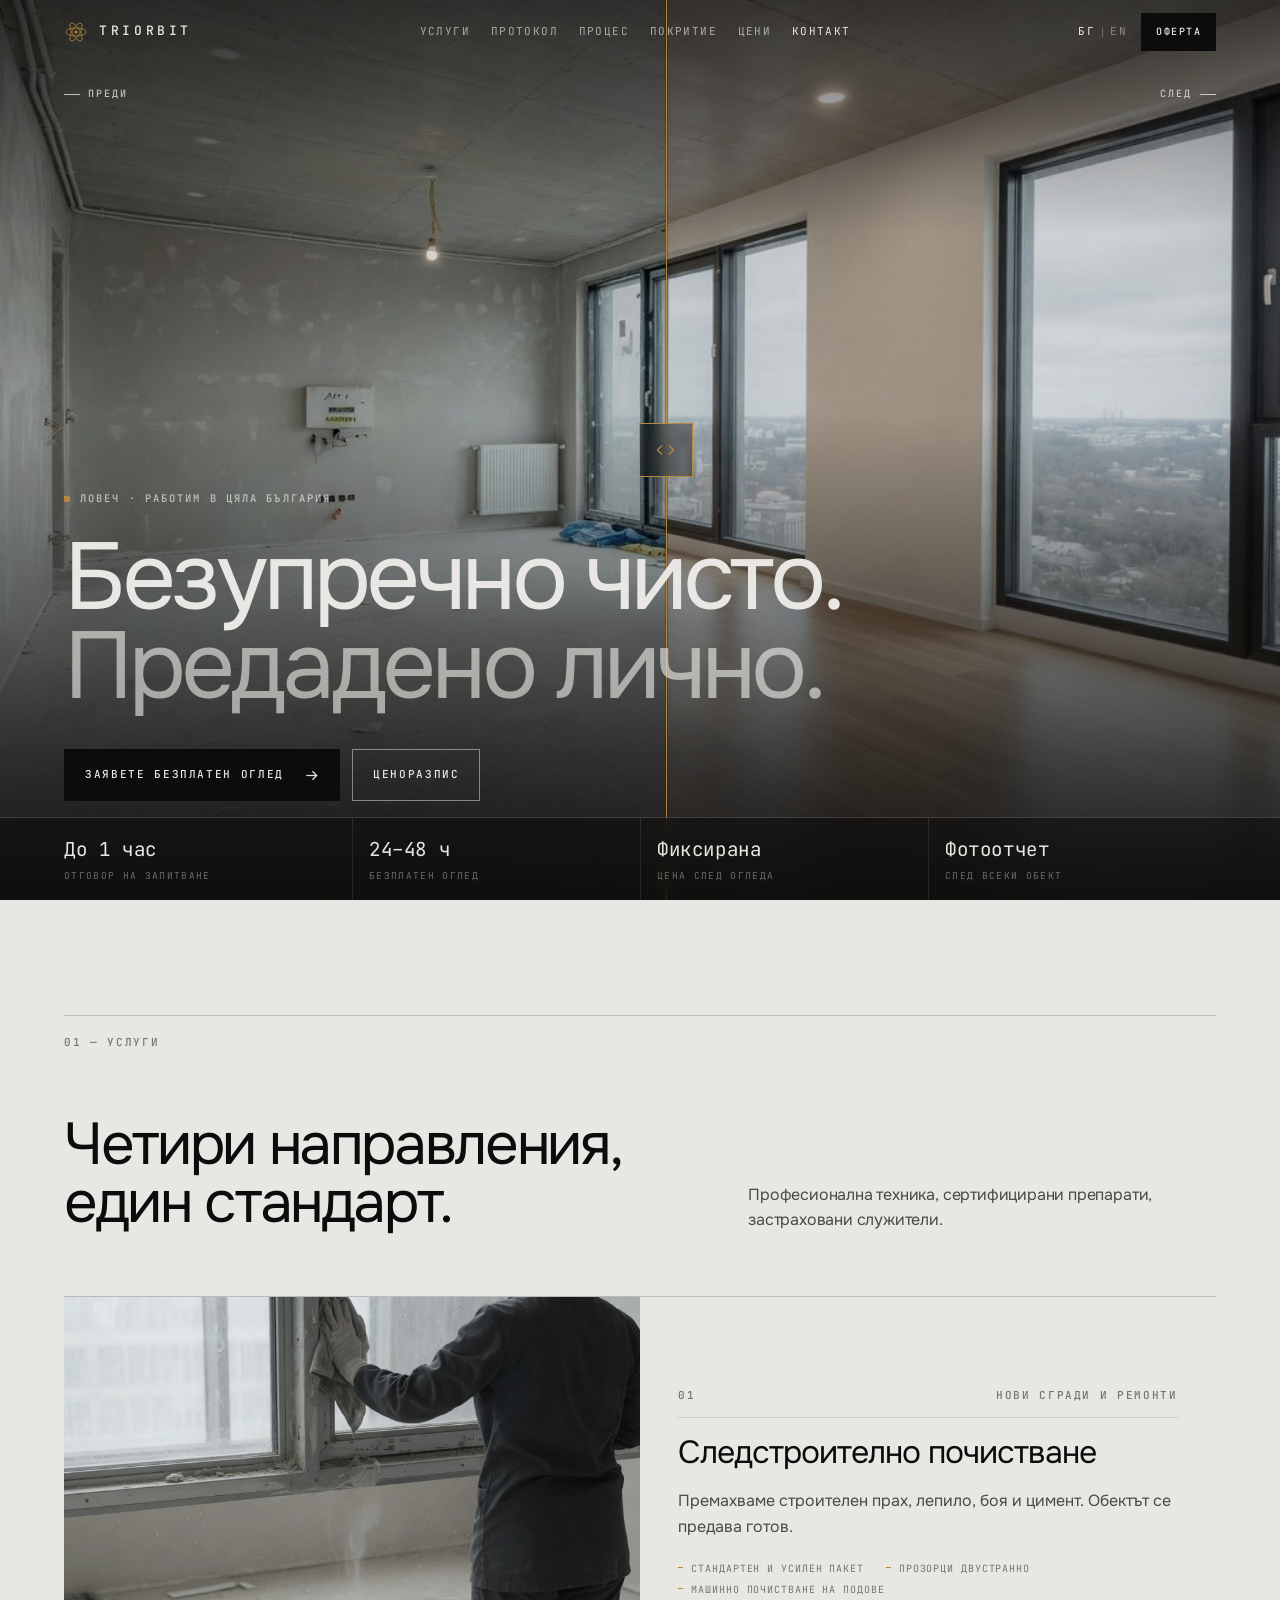
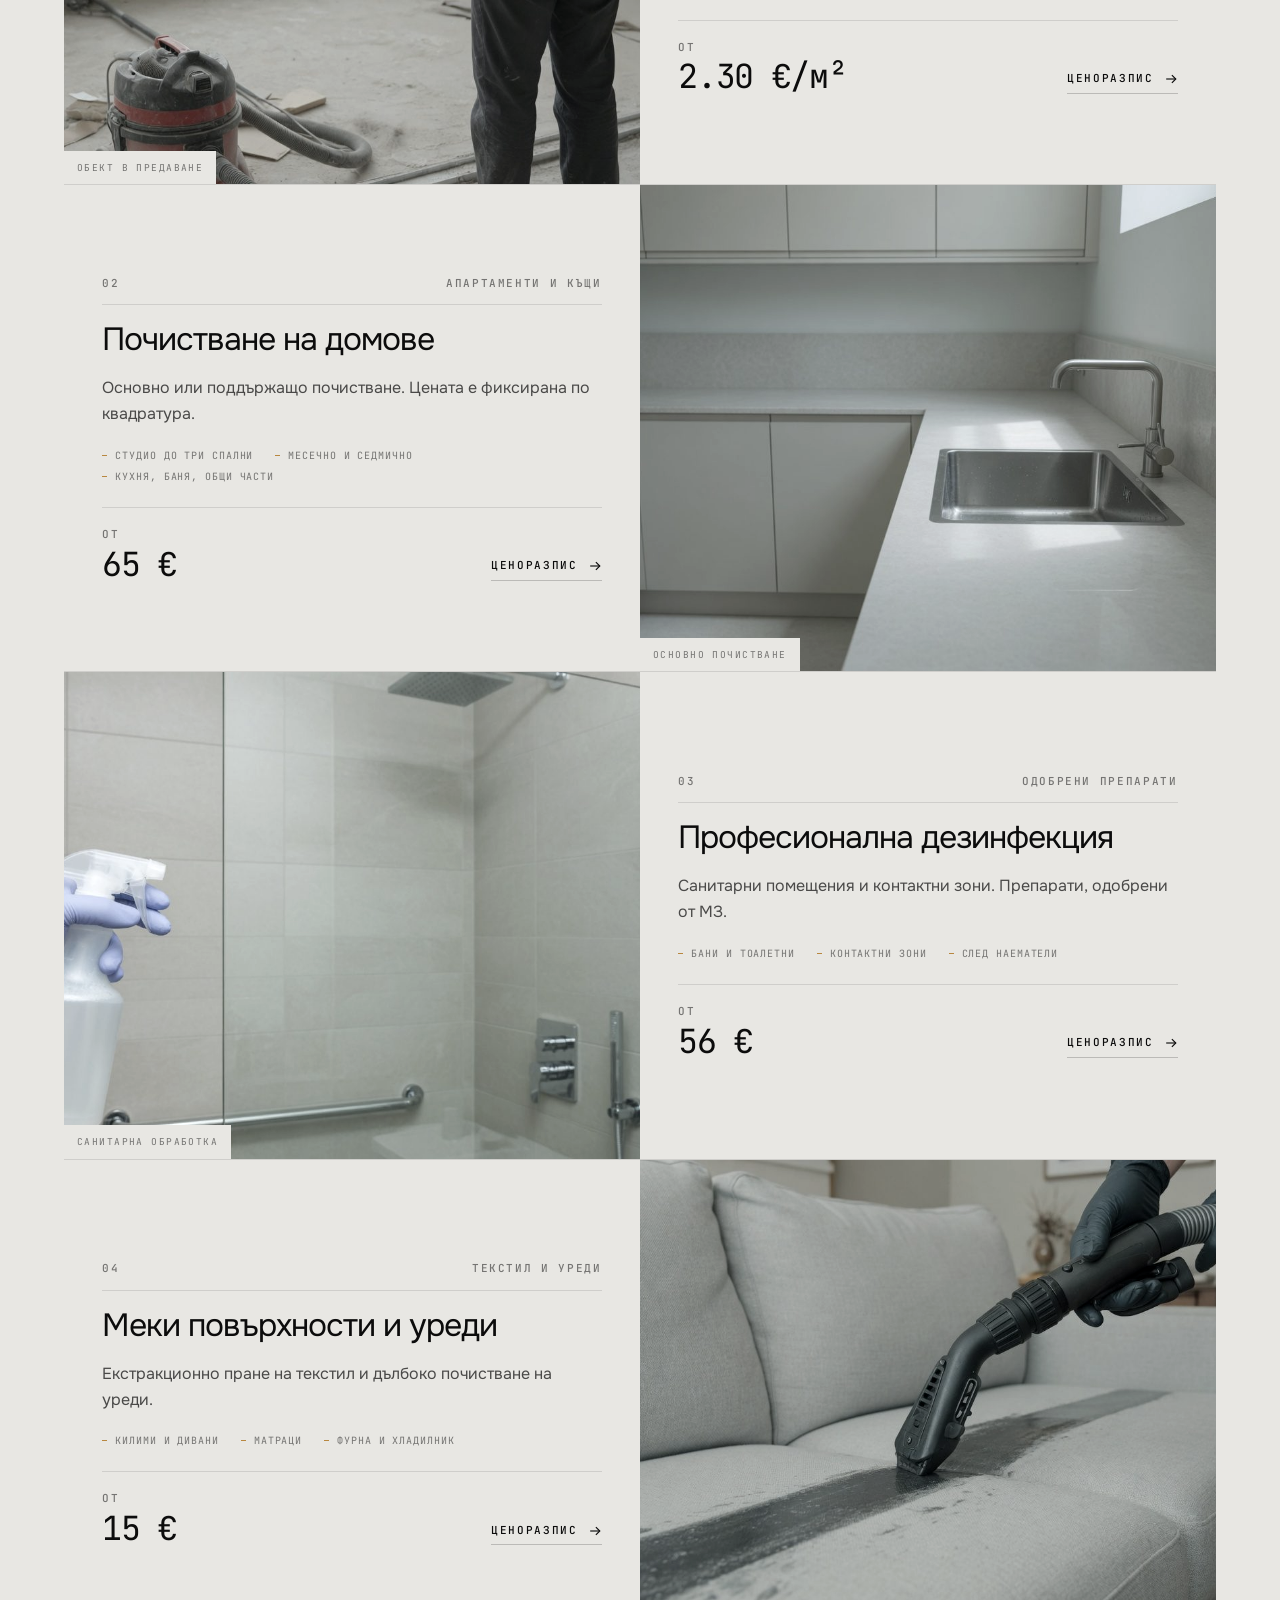
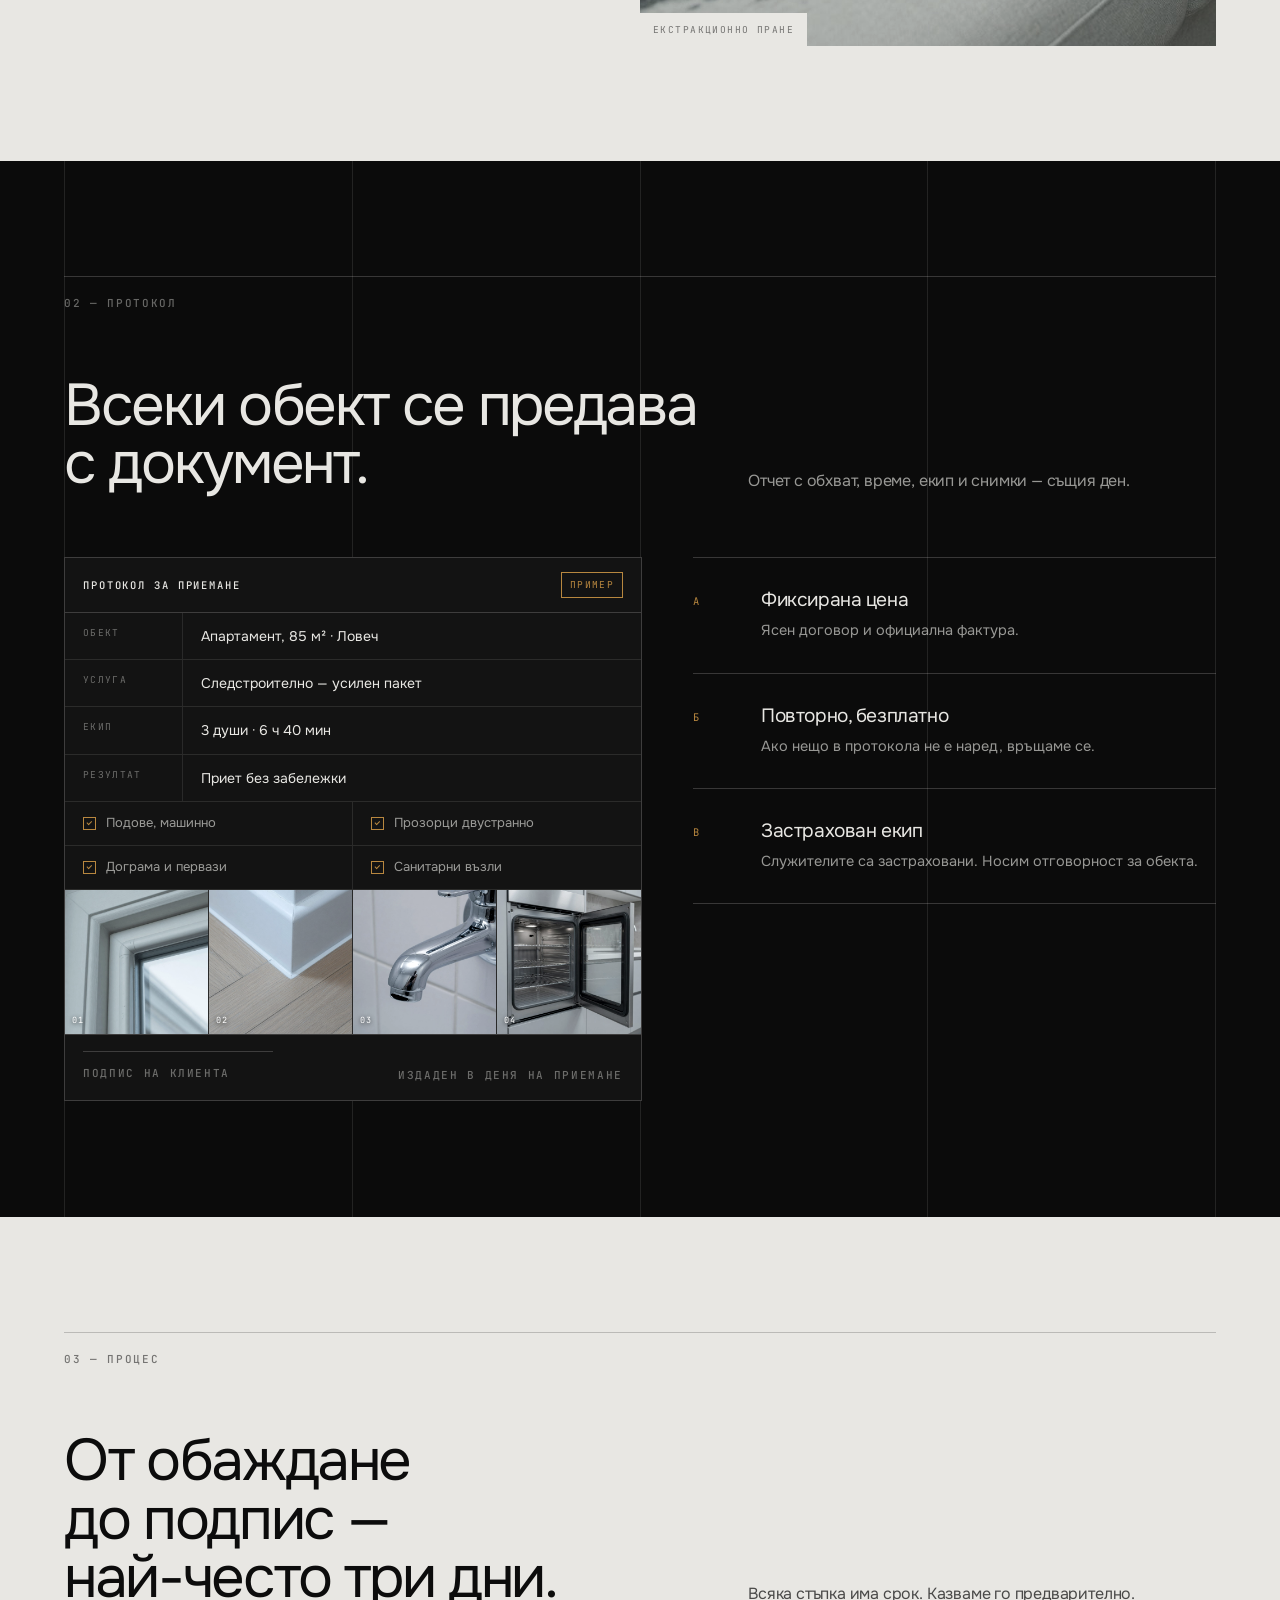
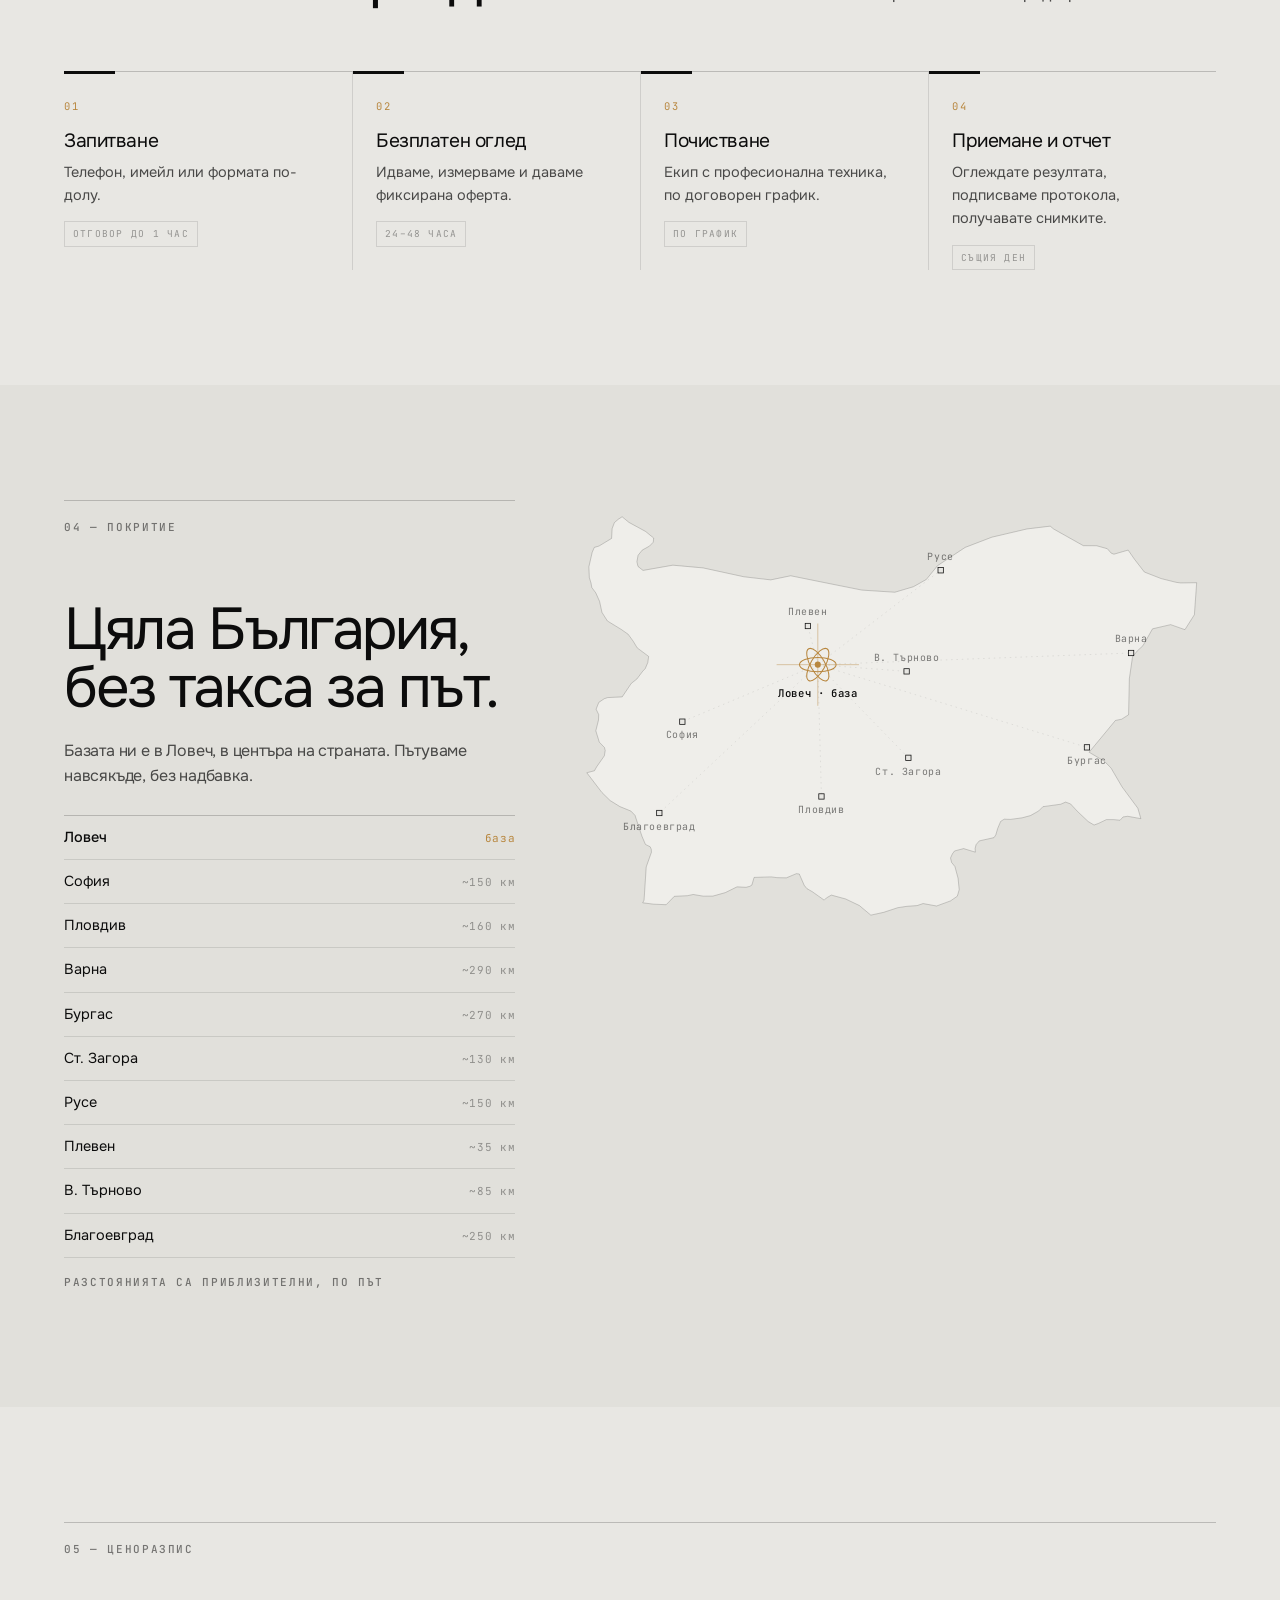
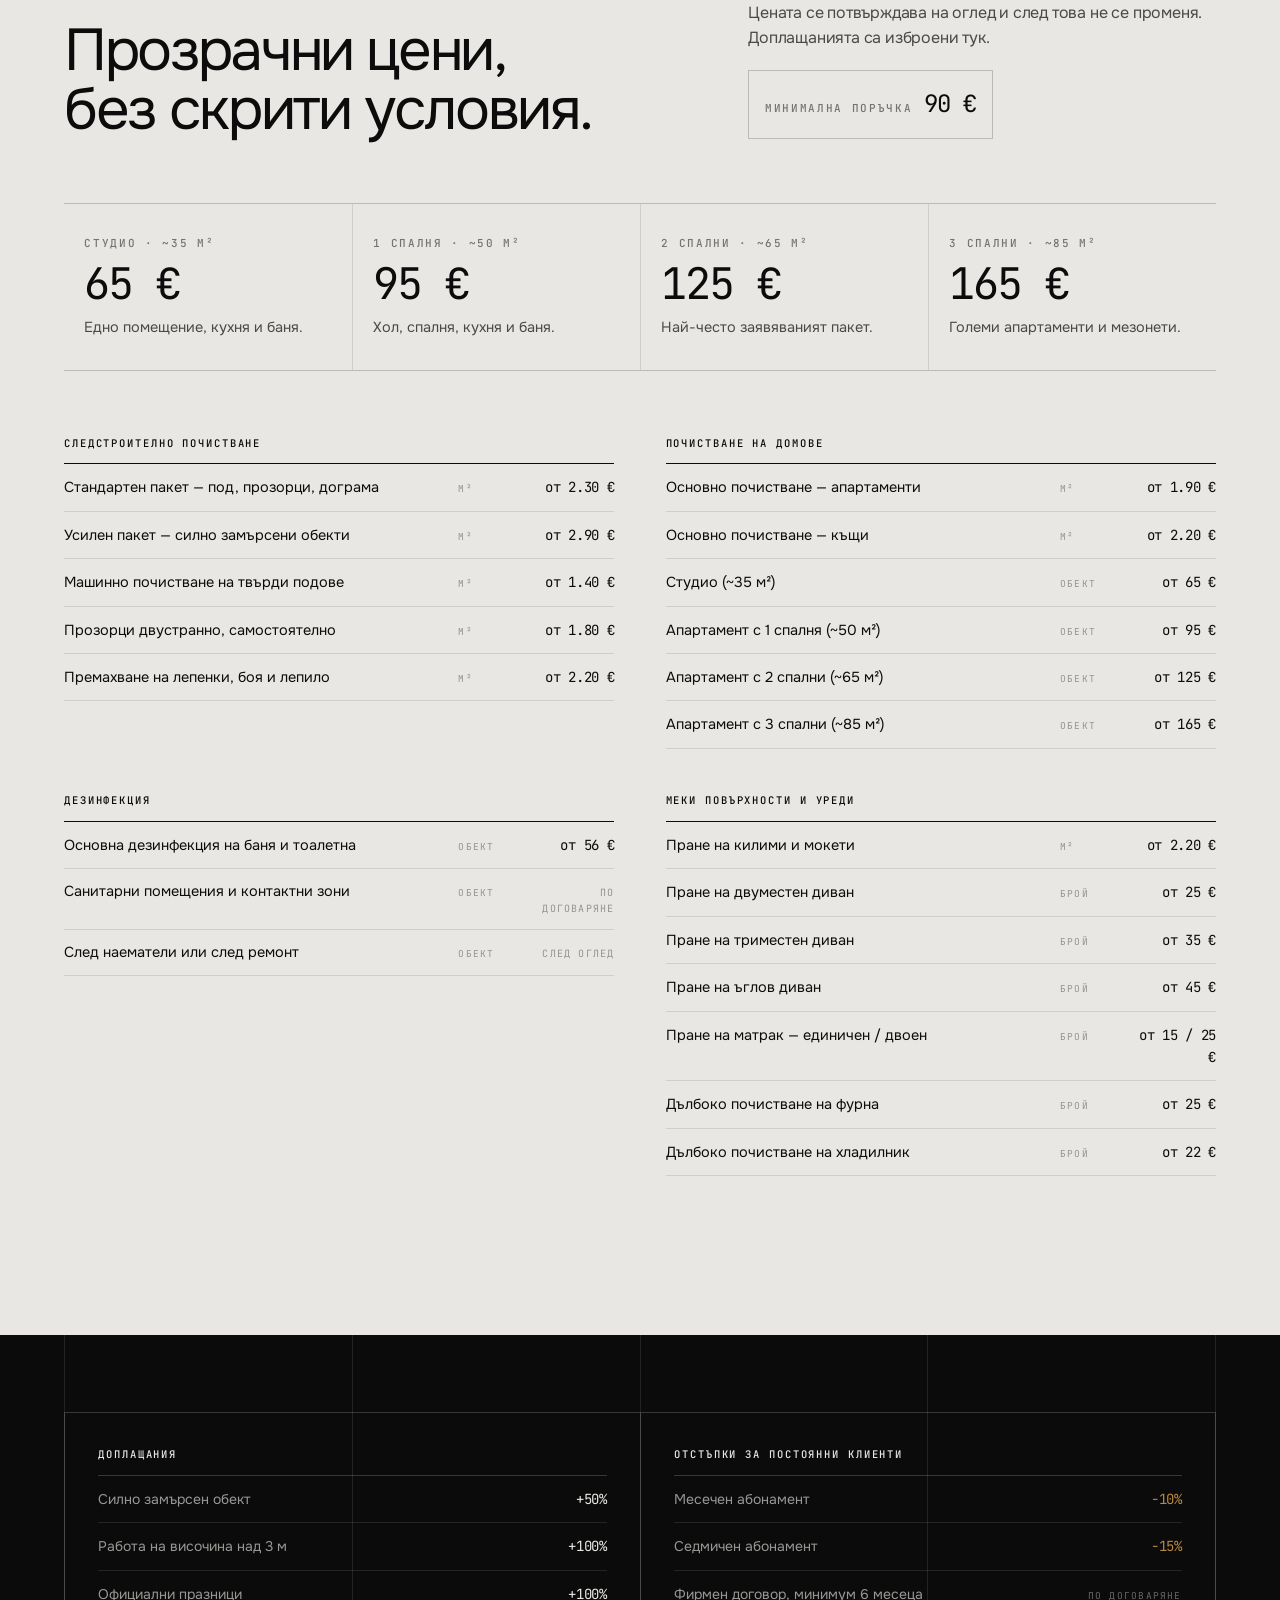
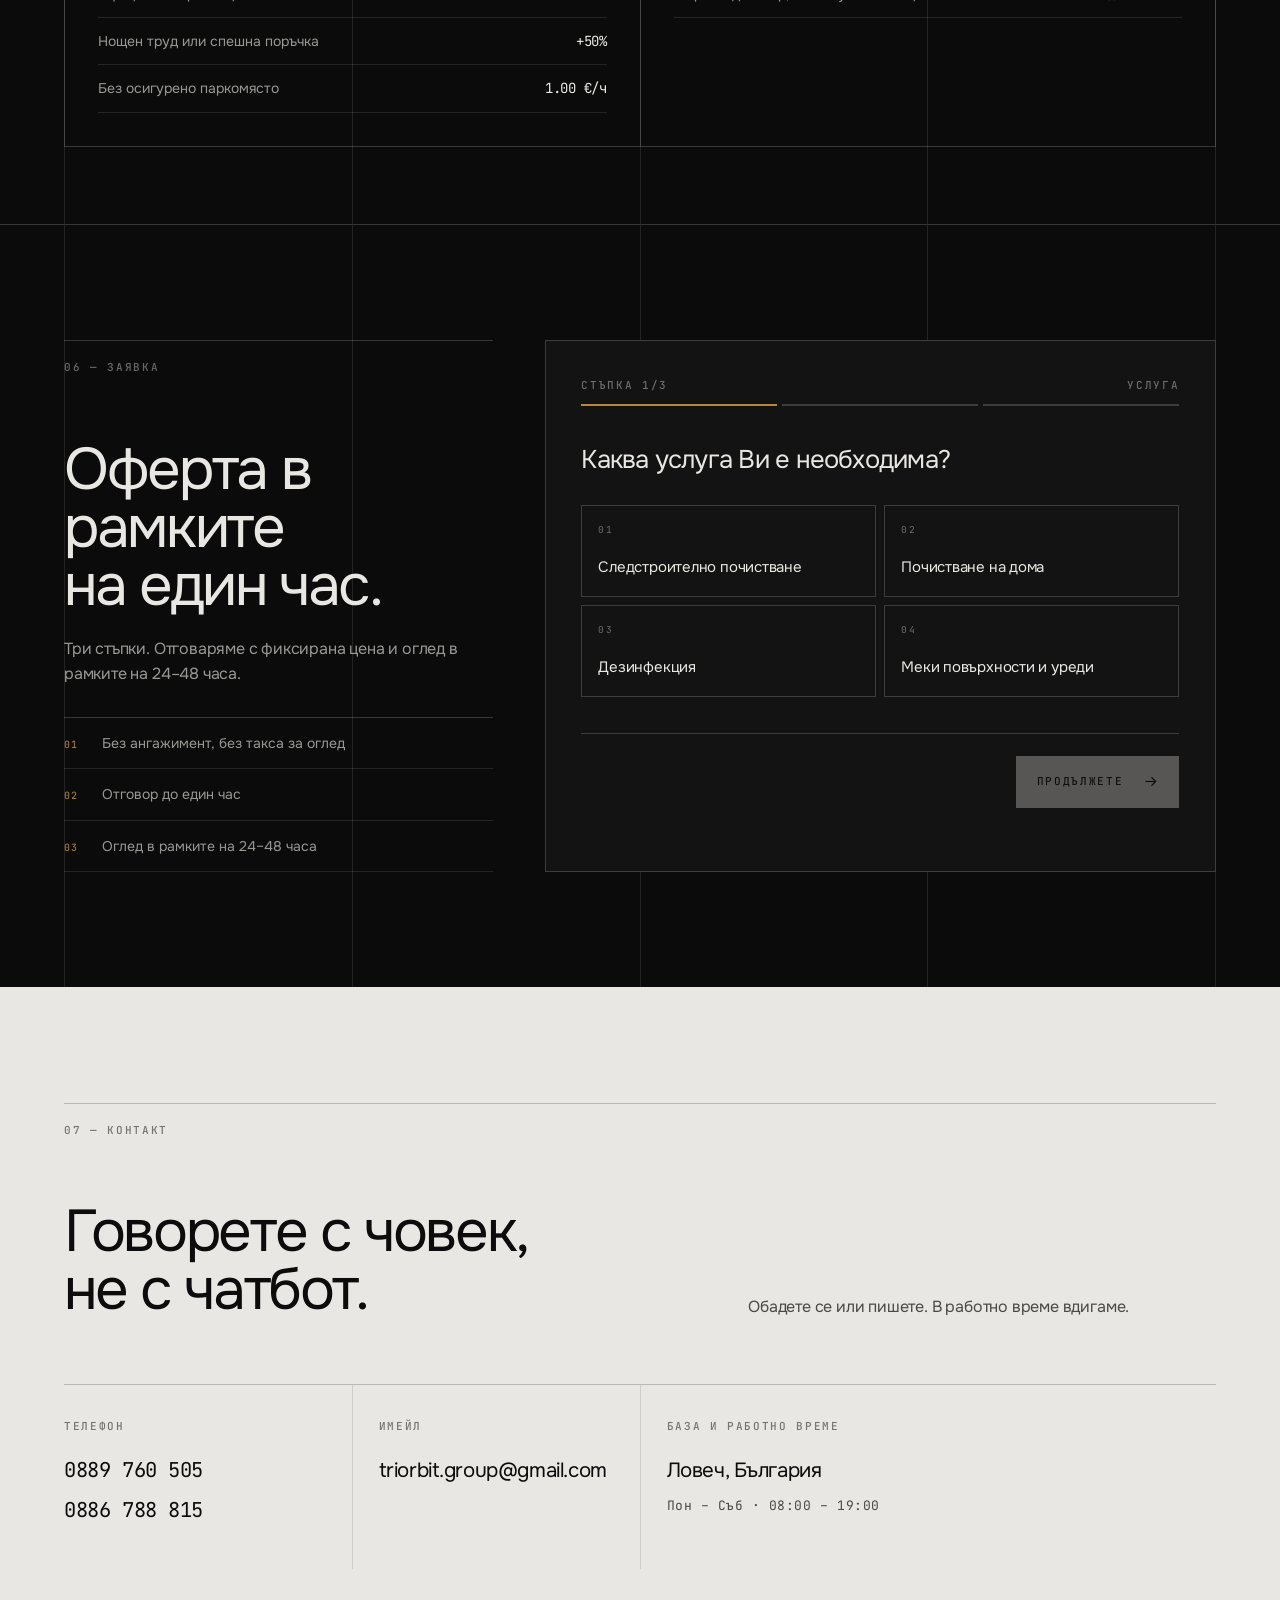
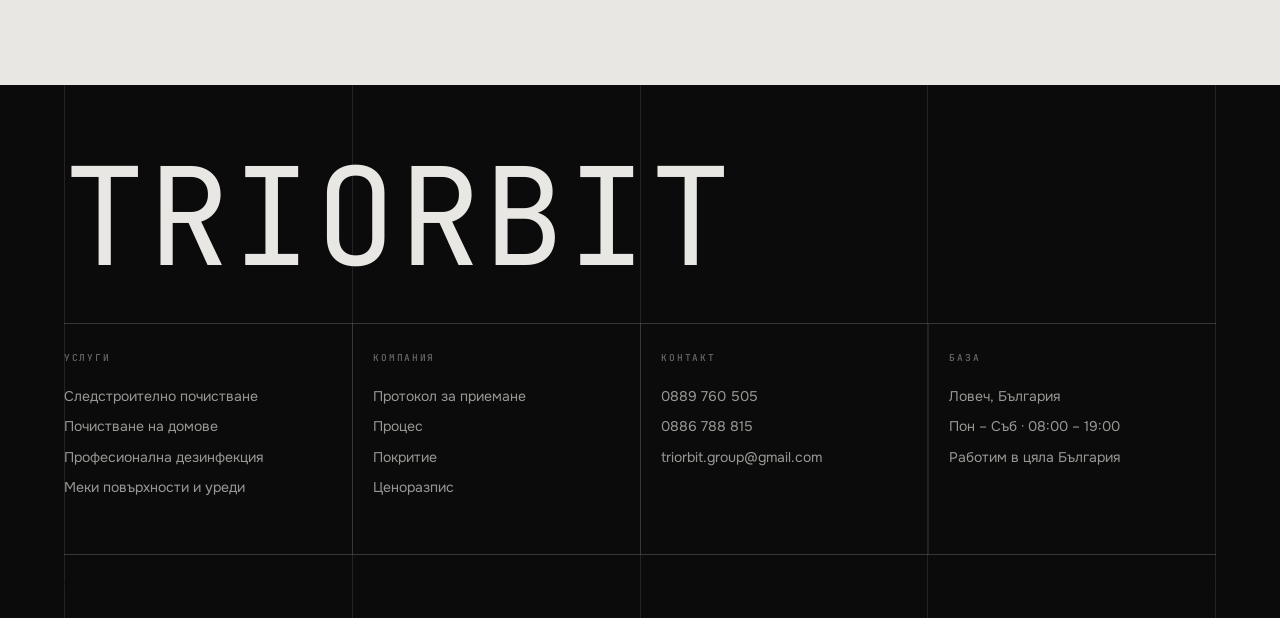
==== commit 68989447: "Rebuild the site on a paper-and-hairline design system The previous design read as a template: a fre" ====
--- a/index.html
+++ b/index.html
@@ -5,7 +5,7 @@
 <meta name="viewport" content="width=device-width,initial-scale=1">
 <title>TriOrbit Group — Професионално почистване в цяла България</title>
 <meta name="description" content="TriOrbit Group — следстроително почистване, основно почистване на жилища и професионална дезинфекция в цяла България. Фиксирани цени, гаранция за качество, фотоотчет.">
-<meta name="theme-color" content="#ffffff">
+<meta name="theme-color" content="#E8E7E3">
 <meta name="robots" content="index, follow, max-image-preview:large">
 <meta name="author" content="TriOrbit Group">
 
@@ -27,22 +27,24 @@
 <meta property="og:site_name" content="TriOrbit Group">
 <meta property="og:locale" content="bg_BG">
 <meta property="og:locale:alternate" content="en_US">
-<meta property="og:image" content="https://triorbit.vercel.app/og-image.png">
+<meta property="og:image" content="https://triorbit.vercel.app/og-image.jpg">
 <meta property="og:image:width" content="1200">
 <meta property="og:image:height" content="630">
-<meta property="og:image:type" content="image/png">
+<meta property="og:image:type" content="image/jpeg">
 <meta property="og:image:alt" content="TriOrbit Group — безупречно чисто, предадено лично. Следстроително почистване, домове и дезинфекция в цяла България.">
 
 <meta name="twitter:card" content="summary_large_image">
 <meta name="twitter:title" content="TriOrbit Group — Професионално почистване">
 <meta name="twitter:description" content="Следстроително почистване, основно почистване на дома и професионална дезинфекция в цяла България. Фиксирана цена, гаранция, фотоотчет.">
-<meta name="twitter:image" content="https://triorbit.vercel.app/og-image.png">
-
-<link rel="icon" href="data:image/svg+xml;utf8,<svg xmlns='http://www.w3.org/2000/svg' viewBox='0 0 64 64'><g transform='translate(32 32)' stroke='%23d0a45e' fill='none'><ellipse cx='0' cy='0' rx='27' ry='10.5' stroke-width='2.4'/><ellipse cx='0' cy='0' rx='27' ry='10.5' stroke-width='2.4' transform='rotate(60)'/><ellipse cx='0' cy='0' rx='27' ry='10.5' stroke-width='2.4' transform='rotate(-60)'/><circle cx='0' cy='0' r='4.5' fill='%23d0a45e' stroke='none'/></g></svg>">
+<meta name="twitter:image" content="https://triorbit.vercel.app/og-image.jpg">
+
+<link rel="icon" href="data:image/svg+xml;utf8,<svg xmlns='http://www.w3.org/2000/svg' viewBox='0 0 64 64'><g transform='translate(32 32)' stroke='%23B8873F' fill='none'><ellipse cx='0' cy='0' rx='27' ry='10.5' stroke-width='2.4'/><ellipse cx='0' cy='0' rx='27' ry='10.5' stroke-width='2.4' transform='rotate(60)'/><ellipse cx='0' cy='0' rx='27' ry='10.5' stroke-width='2.4' transform='rotate(-60)'/><circle cx='0' cy='0' r='4.5' fill='%23B8873F' stroke='none'/></g></svg>">
 
 <link rel="preconnect" href="https://fonts.googleapis.com">
 <link rel="preconnect" href="https://fonts.gstatic.com" crossorigin>
-<link rel="stylesheet" href="https://fonts.googleapis.com/css2?family=Prata&family=Onest:wght@300;400;500;600&display=swap">
+<link rel="stylesheet" href="https://fonts.googleapis.com/css2?family=Onest:wght@300;400;500&family=JetBrains+Mono:wght@400;500&display=swap">
+<link rel="preload" as="image" href="img/hero-after.jpg">
+<link rel="preload" as="image" href="img/hero-before.jpg">
 <link rel="stylesheet" href="styles.css">
 
 <script type="application/ld+json">
@@ -63,8 +65,8 @@
       "name": "TriOrbit Group",
       "description": "Професионално следстроително почистване, основно почистване на жилища и професионална дезинфекция в цяла България. Фиксирани цени, гаранция за качество и фотоотчет след всеки обект.",
       "url": "https://triorbit.vercel.app/",
-      "image": "https://triorbit.vercel.app/og-image.png",
-      "logo": "https://triorbit.vercel.app/og-image.png",
+      "image": "https://triorbit.vercel.app/og-image.jpg",
+      "logo": "https://triorbit.vercel.app/og-image.jpg",
       "email": "triorbit.group@gmail.com",
       "telephone": "+359889760505",
       "priceRange": "€€",
@@ -140,248 +142,260 @@
 </head>
 <body>
 
+<div class="rails" aria-hidden="true"></div>
+
+<nav class="idx" id="idx-rail" aria-label="Индекс на секциите">
+  <a href="#services"><i></i>01</a>
+  <a href="#report"><i></i>02</a>
+  <a href="#process"><i></i>03</a>
+  <a href="#coverage"><i></i>04</a>
+  <a href="#pricing"><i></i>05</a>
+  <a href="#inquiry"><i></i>06</a>
+  <a href="#contact"><i></i>07</a>
+</nav>
+
 <header class="nav" id="site-nav">
   <div class="wrap">
     <div class="navbar">
       <a href="#top" class="logo" aria-label="TriOrbit Group">
-        <svg width="28" height="28" viewBox="0 0 64 64" aria-hidden="true"><g transform="translate(32 32)" fill="none" stroke="var(--gold)" stroke-width="1.6"><ellipse cx="0" cy="0" rx="27" ry="10.5"></ellipse><ellipse cx="0" cy="0" rx="27" ry="10.5" transform="rotate(60)"></ellipse><ellipse cx="0" cy="0" rx="27" ry="10.5" transform="rotate(-60)"></ellipse><circle cx="0" cy="0" r="3.8" fill="var(--gold)" stroke="none"></circle></g></svg>
+        <svg width="24" height="24" viewBox="0 0 64 64" aria-hidden="true"><g transform="translate(32 32)" fill="none" stroke="var(--brass)" stroke-width="2"><ellipse rx="27" ry="10.5"></ellipse><ellipse rx="27" ry="10.5" transform="rotate(60)"></ellipse><ellipse rx="27" ry="10.5" transform="rotate(-60)"></ellipse><circle r="4" fill="var(--brass)" stroke="none"></circle></g></svg>
         <span class="logo-name">TriOrbit</span>
       </a>
-      <nav class="nav-links" aria-label="Основна навигация">
+      <div class="nav-links">
         <a href="#services" class="nav-link" data-bg="Услуги" data-en="Services">Услуги</a>
-        <a href="#pricing" class="nav-link" data-bg="Цени" data-en="Pricing">Цени</a>
-        <a href="#report" class="nav-link" data-bg="Отчет" data-en="Report">Отчет</a>
+        <a href="#report" class="nav-link" data-bg="Протокол" data-en="Protocol">Протокол</a>
         <a href="#process" class="nav-link" data-bg="Процес" data-en="Process">Процес</a>
         <a href="#coverage" class="nav-link" data-bg="Покритие" data-en="Coverage">Покритие</a>
+        <a href="#pricing" class="nav-link" data-bg="Цени" data-en="Pricing">Цени</a>
         <a href="#contact" class="nav-link" data-bg="Контакт" data-en="Contact">Контакт</a>
-      </nav>
+      </div>
       <div class="nav-right">
         <div class="lang" role="group" aria-label="Език">
           <button type="button" class="lang-btn is-active" data-lang="bg">бг</button>
           <span class="lang-sep" aria-hidden="true"></span>
           <button type="button" class="lang-btn" data-lang="en">en</button>
         </div>
-        <a href="#inquiry" class="btn btn-dark btn-sm nav-cta" data-bg="Безплатна оферта" data-en="Free quote">Безплатна оферта</a>
+        <a href="#inquiry" class="btn btn-sm nav-cta" data-bg="Оферта" data-en="Get a quote">Оферта</a>
         <button type="button" class="nav-burger" id="nav-burger" aria-label="Меню" aria-expanded="false" aria-controls="nav-mobile">
           <span></span><span></span>
         </button>
       </div>
     </div>
-    <nav class="nav-mobile" id="nav-mobile" aria-label="Мобилна навигация">
+    <div class="nav-mobile" id="nav-mobile">
       <a href="#services" data-bg="Услуги" data-en="Services">Услуги</a>
-      <a href="#pricing" data-bg="Цени" data-en="Pricing">Цени</a>
-      <a href="#report" data-bg="Отчет" data-en="Report">Отчет</a>
+      <a href="#report" data-bg="Протокол" data-en="Protocol">Протокол</a>
       <a href="#process" data-bg="Процес" data-en="Process">Процес</a>
       <a href="#coverage" data-bg="Покритие" data-en="Coverage">Покритие</a>
+      <a href="#pricing" data-bg="Цени" data-en="Pricing">Цени</a>
       <a href="#contact" data-bg="Контакт" data-en="Contact">Контакт</a>
-      <a href="#inquiry" class="btn btn-dark" data-bg="Безплатна оферта" data-en="Free quote">Безплатна оферта</a>
-    </nav>
+      <a href="#inquiry" class="btn"><span data-bg="Безплатна оферта" data-en="Free quote">Безплатна оферта</span><svg class="arw" width="15" height="15" viewBox="0 0 16 16" fill="none" stroke="currentColor" stroke-width="1.3" aria-hidden="true"><path d="M2.5 8h11"/><path d="M9 3.5 13.5 8 9 12.5"/></svg></a>
+    </div>
   </div>
 </header>
 
 <main>
 
+<!-- ═══ HERO ═══ -->
 <section class="hero" id="top">
-  <div class="hero-lens" aria-hidden="true">
-    <svg viewBox="-300 -300 600 600" width="640" height="640"><defs><radialGradient id="lg" cx="38%" cy="32%" r="78%"><stop offset="0%" stop-color="var(--white)"/><stop offset="58%" stop-color="var(--n04)"/><stop offset="100%" stop-color="var(--n12)"/></radialGradient></defs>
-<circle cx="0" cy="0" r="250" fill="url(#lg)"/>
-<circle cx="0" cy="0" r="249" fill="none" stroke="var(--n12)" stroke-width="1"/>
-<circle cx="0" cy="0" r="276" fill="none" stroke="var(--n12)" stroke-width="1" stroke-dasharray="1 9" opacity="0.9"/>
-<ellipse cx="0" cy="0" rx="176" ry="66" fill="none" stroke="var(--gold)" stroke-width="1.1" opacity="0.55" transform="rotate(0)"/>
-<ellipse cx="0" cy="0" rx="176" ry="66" fill="none" stroke="var(--gold)" stroke-width="1.1" opacity="0.55" transform="rotate(60)"/>
-<ellipse cx="0" cy="0" rx="176" ry="66" fill="none" stroke="var(--gold)" stroke-width="1.1" opacity="0.55" transform="rotate(-60)"/>
-<circle cx="176.0" cy="0.0" r="5" fill="var(--gold)"/>
-<circle cx="-88.0" cy="152.4" r="5" fill="var(--gold)"/>
-<circle cx="-88.0" cy="-152.4" r="5" fill="var(--gold)"/>
-<circle cx="0" cy="0" r="8" fill="var(--gold)"/></svg>
-  </div>
-  <div class="wrap">
-    <div class="hero-inner">
-      <div class="eyebrow"><span class="dot"></span><span class="lbl" data-bg="Ловеч · цяла България" data-en="Lovech · nationwide">Ловеч · цяла България</span></div>
-      <h1 class="display hero-title">
+  <div class="wipe" id="wipe">
+    <div class="wipe-layer"><img src="img/hero-after.jpg" class="ph" alt="Завършен апартамент след почистване от TriOrbit Group" width="1280" height="720" fetchpriority="high"></div>
+    <div class="wipe-layer wipe-before"><img src="img/hero-before.jpg" class="ph" alt="Същият апартамент преди почистване, покрит със строителен прах" width="1280" height="720" fetchpriority="high"></div>
+    <div class="wipe-scrim" aria-hidden="true"></div>
+    <span class="wipe-tag is-l" aria-hidden="true"><b></b><span data-bg="Преди" data-en="Before">Преди</span></span>
+    <span class="wipe-tag is-r" aria-hidden="true"><span data-bg="След" data-en="After">След</span><b></b></span>
+    <div class="wipe-bar" aria-hidden="true"></div>
+    <div class="wipe-knob" id="wipe-knob" role="separator" aria-label="Плъзнете, за да сравните преди и след" tabindex="0">
+      <svg width="19" height="12" viewBox="0 0 19 12" fill="none" stroke-width="1.2" aria-hidden="true"><path d="M6 1.5 1.5 6 6 10.5"/><path d="M13 1.5 17.5 6 13 10.5"/></svg>
+    </div>
+    <label class="sr-only" for="wipe-range" data-bg="Сравнение преди и след" data-en="Before and after comparison">Сравнение преди и след</label>
+    <input class="wipe-range" id="wipe-range" type="range" min="0" max="100" value="50" step="1">
+  </div>
+
+  <div class="hero-body">
+    <div class="wrap">
+      <div class="hero-eyebrow">
+        <span class="pulse" aria-hidden="true"></span>
+        <span data-bg="Ловеч · работим в цяла България" data-en="Lovech · operating across Bulgaria">Ловеч · работим в цяла България</span>
+      </div>
+      <h1 class="d1 hero-title">
         <span class="line" data-bg="Безупречно чисто." data-en="Impeccably clean.">Безупречно чисто.</span>
         <span class="line" data-bg="Предадено лично." data-en="Handed over in person.">Предадено лично.</span>
       </h1>
-      <p class="lede hero-lede" data-bg="Следстроително почистване, основно почистване на дома и професионална дезинфекция — с фиксирана цена, писмена гаранция и фотоотчет след всеки обект." data-en="Post-construction cleaning, deep home cleaning and professional disinfection — with a fixed price, a written guarantee and a photo report after every job.">Следстроително почистване, основно почистване на дома и професионална дезинфекция — с фиксирана цена, писмена гаранция и фотоотчет след всеки обект.</p>
       <div class="hero-cta">
-        <a href="#inquiry" class="btn btn-dark">
+        <a href="#inquiry" class="btn">
           <span data-bg="Заявете безплатен оглед" data-en="Request a free site visit">Заявете безплатен оглед</span>
-          <svg class="btn-arrow" width="17" height="17" viewBox="0 0 16 16" fill="none" stroke="currentColor" stroke-width="1.4" stroke-linecap="round" stroke-linejoin="round" aria-hidden="true"><path d="M2.5 8h11"></path><path d="M9 3.5 13.5 8 9 12.5"></path></svg>
+          <svg class="arw" width="15" height="15" viewBox="0 0 16 16" fill="none" stroke="currentColor" stroke-width="1.3" aria-hidden="true"><path d="M2.5 8h11"/><path d="M9 3.5 13.5 8 9 12.5"/></svg>
         </a>
-        <a href="#pricing" class="btn btn-ghost" data-bg="Вижте ценоразписа" data-en="See the price list">Вижте ценоразписа</a>
-      </div>
-      <div class="hero-stats">
-        <div class="stat">
-          <span class="stat-v" data-bg="до 1 час" data-en="within 1 hour">до 1 час</span>
-          <span class="lbl" data-bg="отговор на запитване" data-en="inquiry response">отговор на запитване</span>
-        </div>
-        <div class="stat">
-          <span class="stat-v" data-bg="безплатен" data-en="free">безплатен</span>
-          <span class="lbl" data-bg="оглед и оферта" data-en="site visit and quote">оглед и оферта</span>
-        </div>
-        <div class="stat">
-          <span class="stat-v" data-bg="фотоотчет" data-en="photo report">фотоотчет</span>
-          <span class="lbl" data-bg="след всеки обект" data-en="after every job">след всеки обект</span>
-        </div>
-      </div>
+        <a href="#pricing" class="btn btn-ghost" data-bg="Ценоразпис" data-en="Price list">Ценоразпис</a>
+      </div>
+    </div>
+  </div>
+
+  <div class="hero-strip">
+    <div class="wrap">
+      <div class="hstat"><b data-bg="До 1 час" data-en="Within 1 h">До 1 час</b><span data-bg="отговор на запитване" data-en="inquiry response">отговор на запитване</span></div>
+      <div class="hstat"><b data-bg="24–48 ч" data-en="24–48 h">24–48 ч</b><span data-bg="безплатен оглед" data-en="free site visit">безплатен оглед</span></div>
+      <div class="hstat"><b data-bg="Фиксирана" data-en="Fixed">Фиксирана</b><span data-bg="цена след огледа" data-en="price after the visit">цена след огледа</span></div>
+      <div class="hstat"><b data-bg="Фотоотчет" data-en="Photo report">Фотоотчет</b><span data-bg="след всеки обект" data-en="after every job">след всеки обект</span></div>
     </div>
   </div>
 </section>
 
-<section class="band-grey" id="services">
+<!-- ═══ 01 SERVICES ═══ -->
+<section id="services">
   <div class="wrap sec">
-    <div class="sec-head reveal">
-      <div class="sec-head-l">
-        <div class="eyebrow"><span class="dot"></span><span class="lbl" data-bg="Услуги" data-en="Services">Услуги</span></div>
-        <h2 class="h2">
+    <div class="shead shead-grid reveal">
+      <div>
+        <div class="shead-top"><span class="mono">01 — <span data-bg="Услуги" data-en="Services">Услуги</span></span></div>
+        <h2 class="d2">
           <span class="line" data-bg="Четири направления," data-en="Four disciplines,">Четири направления,</span>
           <span class="line" data-bg="един стандарт." data-en="one standard.">един стандарт.</span>
         </h2>
       </div>
-      <p class="body sec-head-r" data-bg="От ново строителство до седмична поддръжка — професионална техника, сертифицирани препарати и застраховани служители." data-en="From new builds to weekly upkeep — professional equipment, certified products and fully insured staff.">От ново строителство до седмична поддръжка — професионална техника, сертифицирани препарати и застраховани служители.</p>
-    </div>
-    <div class="svc-grid reveal">
-        <article class="card">
-          <div class="card-top">
-            <svg class="med" viewBox="0 0 180 180" aria-hidden="true"><circle cx="90" cy="90" r="90" fill="var(--n04)"/><g stroke="var(--black)" stroke-width="1.5" opacity="0.9" fill="none" stroke-linecap="round" stroke-linejoin="round"><rect x="46" y="44" width="88" height="92" rx="12"/><path d="M90 44 V136"/><path d="M100 58 L118 76" opacity="0.55"/><path d="M100 74 L112 86" opacity="0.35"/></g></svg>
-            <span class="lbl">01</span>
-          </div>
-          <h3 class="h3" data-bg="Следстроително почистване" data-en="Post-construction cleaning">Следстроително почистване</h3>
-          <p class="body-sm" data-bg="Премахваме строителен прах, лепило, боя и циментови следи. Обектът се предава готов за нанасяне или за приемане." data-en="We remove construction dust, adhesive, paint and cement residue. The site is handed over ready to move in or to sign off.">Премахваме строителен прах, лепило, боя и циментови следи. Обектът се предава готов за нанасяне или за приемане.</p>
-          <div class="card-tags">
-            <span class="chip" data-bg="стандартен и усилен пакет" data-en="standard and heavy-duty packages">стандартен и усилен пакет</span>
-            <span class="chip" data-bg="прозорци двустранно" data-en="windows on both sides">прозорци двустранно</span>
-            <span class="chip" data-bg="машинно почистване на подове" data-en="machine floor cleaning">машинно почистване на подове</span>
-          </div>
-          <div class="card-foot">
-            <div class="card-price">
-              <span class="lbl" data-bg="от" data-en="from">от</span>
-              <span class="num" data-bg="2.30 €/м²" data-en="€2.30/m²">2.30 €/м²</span>
-            </div>
-            <a href="#pricing" class="iconbtn" aria-label="Ценоразпис"><svg class="btn-arrow" width="17" height="17" viewBox="0 0 16 16" fill="none" stroke="currentColor" stroke-width="1.4" stroke-linecap="round" stroke-linejoin="round" aria-hidden="true"><path d="M2.5 8h11"></path><path d="M9 3.5 13.5 8 9 12.5"></path></svg></a>
-          </div>
-        </article>
-
-        <article class="card">
-          <div class="card-top">
-            <svg class="med" viewBox="0 0 180 180" aria-hidden="true"><circle cx="90" cy="90" r="90" fill="var(--n04)"/><g stroke="var(--black)" stroke-width="1.5" opacity="0.9" fill="none" stroke-linecap="round" stroke-linejoin="round"><path d="M44 92 L90 52 L136 92"/><path d="M56 88 V128 q0 8 8 8 h52 q8 0 8 -8 V88"/><path d="M80 136 v-24 q0 -6 6 -6 h8 q6 0 6 6 v24"/></g></svg>
-            <span class="lbl">02</span>
-          </div>
-          <h3 class="h3" data-bg="Почистване на домове" data-en="Home cleaning">Почистване на домове</h3>
-          <p class="body-sm" data-bg="Основно или поддържащо почистване на апартаменти и къщи. Цената е фиксирана по квадратура още преди да започнем." data-en="Deep or recurring cleaning for apartments and houses. The price is fixed by floor area before we start.">Основно или поддържащо почистване на апартаменти и къщи. Цената е фиксирана по квадратура още преди да започнем.</p>
-          <div class="card-tags">
-            <span class="chip" data-bg="студио до три спални" data-en="studio to three bedrooms">студио до три спални</span>
-            <span class="chip" data-bg="месечно и седмично" data-en="monthly and weekly">месечно и седмично</span>
-            <span class="chip" data-bg="кухня, баня, общи части" data-en="kitchen, bathroom, common areas">кухня, баня, общи части</span>
-          </div>
-          <div class="card-foot">
-            <div class="card-price">
-              <span class="lbl" data-bg="от" data-en="from">от</span>
-              <span class="num" data-bg="65 €" data-en="€65">65 €</span>
-            </div>
-            <a href="#pricing" class="iconbtn" aria-label="Ценоразпис"><svg class="btn-arrow" width="17" height="17" viewBox="0 0 16 16" fill="none" stroke="currentColor" stroke-width="1.4" stroke-linecap="round" stroke-linejoin="round" aria-hidden="true"><path d="M2.5 8h11"></path><path d="M9 3.5 13.5 8 9 12.5"></path></svg></a>
-          </div>
-        </article>
-
-        <article class="card">
-          <div class="card-top">
-            <svg class="med" viewBox="0 0 180 180" aria-hidden="true"><circle cx="90" cy="90" r="90" fill="var(--n04)"/><g stroke="var(--black)" stroke-width="1.5" opacity="0.9" fill="none" stroke-linecap="round" stroke-linejoin="round"><path d="M90 44 L124 58 v26 q0 30 -34 42 q-34 -12 -34 -42 V58 Z"/><path d="M76 90 l10 11 l20 -22"/></g></svg>
-            <span class="lbl">03</span>
-          </div>
-          <h3 class="h3" data-bg="Професионална дезинфекция" data-en="Professional disinfection">Професионална дезинфекция</h3>
-          <p class="body-sm" data-bg="Санитарни помещения и контактни зони, обработени с препарати с одобрение на Министерството на здравеопазването." data-en="Sanitary rooms and high-touch zones, treated with products approved by the Ministry of Health.">Санитарни помещения и контактни зони, обработени с препарати с одобрение на Министерството на здравеопазването.</p>
-          <div class="card-tags">
-            <span class="chip" data-bg="бани и тоалетни" data-en="bathrooms and toilets">бани и тоалетни</span>
-            <span class="chip" data-bg="контактни зони" data-en="high-touch zones">контактни зони</span>
-            <span class="chip" data-bg="след наематели" data-en="after tenants">след наематели</span>
-          </div>
-          <div class="card-foot">
-            <div class="card-price">
-              <span class="lbl" data-bg="от" data-en="from">от</span>
-              <span class="num" data-bg="56 €" data-en="€56">56 €</span>
-            </div>
-            <a href="#pricing" class="iconbtn" aria-label="Ценоразпис"><svg class="btn-arrow" width="17" height="17" viewBox="0 0 16 16" fill="none" stroke="currentColor" stroke-width="1.4" stroke-linecap="round" stroke-linejoin="round" aria-hidden="true"><path d="M2.5 8h11"></path><path d="M9 3.5 13.5 8 9 12.5"></path></svg></a>
-          </div>
-        </article>
-
-        <article class="card">
-          <div class="card-top">
-            <svg class="med" viewBox="0 0 180 180" aria-hidden="true"><circle cx="90" cy="90" r="90" fill="var(--n04)"/><g stroke="var(--black)" stroke-width="1.5" opacity="0.9" fill="none" stroke-linecap="round" stroke-linejoin="round"><path d="M46 122 v-24 q0 -10 10 -10 h68 q10 0 10 10 v24"/><path d="M46 122 h88"/><path d="M60 88 v-16 q0 -8 8 -8 h44 q8 0 8 8 v16"/><path d="M62 122 v10 M118 122 v10"/></g></svg>
-            <span class="lbl">04</span>
-          </div>
-          <h3 class="h3" data-bg="Меки повърхности и уреди" data-en="Soft surfaces and appliances">Меки повърхности и уреди</h3>
-          <p class="body-sm" data-bg="Екстракционно пране на текстил и дълбоко почистване на уреди — самостоятелно или добавено към пакет." data-en="Extraction cleaning for textiles and deep cleaning of appliances — on their own or added to a package.">Екстракционно пране на текстил и дълбоко почистване на уреди — самостоятелно или добавено към пакет.</p>
-          <div class="card-tags">
-            <span class="chip" data-bg="килими и дивани" data-en="carpets and sofas">килими и дивани</span>
-            <span class="chip" data-bg="матраци" data-en="mattresses">матраци</span>
-            <span class="chip" data-bg="фурна и хладилник" data-en="oven and fridge">фурна и хладилник</span>
-          </div>
-          <div class="card-foot">
-            <div class="card-price">
-              <span class="lbl" data-bg="от" data-en="from">от</span>
-              <span class="num" data-bg="15 €" data-en="€15">15 €</span>
-            </div>
-            <a href="#pricing" class="iconbtn" aria-label="Ценоразпис"><svg class="btn-arrow" width="17" height="17" viewBox="0 0 16 16" fill="none" stroke="currentColor" stroke-width="1.4" stroke-linecap="round" stroke-linejoin="round" aria-hidden="true"><path d="M2.5 8h11"></path><path d="M9 3.5 13.5 8 9 12.5"></path></svg></a>
-          </div>
-        </article>
+      <p class="lede" data-bg="Професионална техника, сертифицирани препарати, застраховани служители." data-en="Professional equipment, certified products, fully insured staff.">Професионална техника, сертифицирани препарати, застраховани служители.</p>
+    </div>
+
+    <div class="svc reveal">
+      <article class="svc-row">
+        <figure class="svc-fig"><img src="img/svc-01.jpg" class="ph" alt="Специалист почиства строителен прах от прозоречна дограма" loading="lazy" width="1280" height="720"><figcaption data-bg="Обект в предаване" data-en="Site handover">Обект в предаване</figcaption></figure>
+        <div class="svc-txt">
+          <div class="svc-ix"><span class="mono">01</span><span class="mono" data-bg="Нови сгради и ремонти" data-en="New builds and renovations">Нови сгради и ремонти</span></div>
+          <h3 class="d3" data-bg="Следстроително почистване" data-en="Post-construction cleaning">Следстроително почистване</h3>
+          <p class="body" data-bg="Премахваме строителен прах, лепило, боя и цимент. Обектът се предава готов." data-en="We remove dust, adhesive, paint and cement. The site is handed over ready.">Премахваме строителен прах, лепило, боя и цимент. Обектът се предава готов.</p>
+          <div class="svc-tags">
+            <span data-bg="стандартен и усилен пакет" data-en="standard and heavy-duty">стандартен и усилен пакет</span>
+            <span data-bg="прозорци двустранно" data-en="windows both sides">прозорци двустранно</span>
+            <span data-bg="машинно почистване на подове" data-en="machine floor cleaning">машинно почистване на подове</span>
+          </div>
+          <div class="svc-foot">
+            <div class="svc-price"><span class="mono" data-bg="от" data-en="from">от</span><b data-bg="2.30 €/м²" data-en="€2.30/m²">2.30 €/м²</b></div>
+            <a href="#pricing" class="tlink"><span data-bg="Ценоразпис" data-en="Price list">Ценоразпис</span><svg class="arw" width="14" height="14" viewBox="0 0 16 16" fill="none" stroke="currentColor" stroke-width="1.3" aria-hidden="true"><path d="M2.5 8h11"/><path d="M9 3.5 13.5 8 9 12.5"/></svg></a>
+          </div>
+        </div>
+      </article>
+
+      <article class="svc-row">
+        <figure class="svc-fig"><img src="img/svc-02.jpg" class="ph" alt="Безупречно чиста модерна кухня след основно почистване" loading="lazy" width="1280" height="720"><figcaption data-bg="Основно почистване" data-en="Deep clean">Основно почистване</figcaption></figure>
+        <div class="svc-txt">
+          <div class="svc-ix"><span class="mono">02</span><span class="mono" data-bg="Апартаменти и къщи" data-en="Apartments and houses">Апартаменти и къщи</span></div>
+          <h3 class="d3" data-bg="Почистване на домове" data-en="Home cleaning">Почистване на домове</h3>
+          <p class="body" data-bg="Основно или поддържащо почистване. Цената е фиксирана по квадратура." data-en="Deep or recurring cleaning. The price is fixed by floor area.">Основно или поддържащо почистване. Цената е фиксирана по квадратура.</p>
+          <div class="svc-tags">
+            <span data-bg="студио до три спални" data-en="studio to three bedrooms">студио до три спални</span>
+            <span data-bg="месечно и седмично" data-en="monthly and weekly">месечно и седмично</span>
+            <span data-bg="кухня, баня, общи части" data-en="kitchen, bath, common areas">кухня, баня, общи части</span>
+          </div>
+          <div class="svc-foot">
+            <div class="svc-price"><span class="mono" data-bg="от" data-en="from">от</span><b data-bg="65 €" data-en="€65">65 €</b></div>
+            <a href="#pricing" class="tlink"><span data-bg="Ценоразпис" data-en="Price list">Ценоразпис</span><svg class="arw" width="14" height="14" viewBox="0 0 16 16" fill="none" stroke="currentColor" stroke-width="1.3" aria-hidden="true"><path d="M2.5 8h11"/><path d="M9 3.5 13.5 8 9 12.5"/></svg></a>
+          </div>
+        </div>
+      </article>
+
+      <article class="svc-row">
+        <figure class="svc-fig"><img src="img/svc-03.jpg" class="ph" alt="Дезинфекция на санитарно помещение с професионален препарат" loading="lazy" width="1280" height="720"><figcaption data-bg="Санитарна обработка" data-en="Sanitary treatment">Санитарна обработка</figcaption></figure>
+        <div class="svc-txt">
+          <div class="svc-ix"><span class="mono">03</span><span class="mono" data-bg="Одобрени препарати" data-en="Approved products">Одобрени препарати</span></div>
+          <h3 class="d3" data-bg="Професионална дезинфекция" data-en="Professional disinfection">Професионална дезинфекция</h3>
+          <p class="body" data-bg="Санитарни помещения и контактни зони. Препарати, одобрени от МЗ." data-en="Sanitary rooms and high-touch zones. Ministry-approved products.">Санитарни помещения и контактни зони. Препарати, одобрени от МЗ.</p>
+          <div class="svc-tags">
+            <span data-bg="бани и тоалетни" data-en="bathrooms and toilets">бани и тоалетни</span>
+            <span data-bg="контактни зони" data-en="high-touch zones">контактни зони</span>
+            <span data-bg="след наематели" data-en="after tenants">след наематели</span>
+          </div>
+          <div class="svc-foot">
+            <div class="svc-price"><span class="mono" data-bg="от" data-en="from">от</span><b data-bg="56 €" data-en="€56">56 €</b></div>
+            <a href="#pricing" class="tlink"><span data-bg="Ценоразпис" data-en="Price list">Ценоразпис</span><svg class="arw" width="14" height="14" viewBox="0 0 16 16" fill="none" stroke="currentColor" stroke-width="1.3" aria-hidden="true"><path d="M2.5 8h11"/><path d="M9 3.5 13.5 8 9 12.5"/></svg></a>
+          </div>
+        </div>
+      </article>
+
+      <article class="svc-row">
+        <figure class="svc-fig"><img src="img/svc-04.jpg" class="ph" alt="Екстракционно пране на текстилен диван" loading="lazy" width="1280" height="720"><figcaption data-bg="Екстракционно пране" data-en="Extraction cleaning">Екстракционно пране</figcaption></figure>
+        <div class="svc-txt">
+          <div class="svc-ix"><span class="mono">04</span><span class="mono" data-bg="Текстил и уреди" data-en="Textiles and appliances">Текстил и уреди</span></div>
+          <h3 class="d3" data-bg="Меки повърхности и уреди" data-en="Soft surfaces and appliances">Меки повърхности и уреди</h3>
+          <p class="body" data-bg="Екстракционно пране на текстил и дълбоко почистване на уреди." data-en="Extraction cleaning for textiles and deep cleaning of appliances.">Екстракционно пране на текстил и дълбоко почистване на уреди.</p>
+          <div class="svc-tags">
+            <span data-bg="килими и дивани" data-en="carpets and sofas">килими и дивани</span>
+            <span data-bg="матраци" data-en="mattresses">матраци</span>
+            <span data-bg="фурна и хладилник" data-en="oven and fridge">фурна и хладилник</span>
+          </div>
+          <div class="svc-foot">
+            <div class="svc-price"><span class="mono" data-bg="от" data-en="from">от</span><b data-bg="15 €" data-en="€15">15 €</b></div>
+            <a href="#pricing" class="tlink"><span data-bg="Ценоразпис" data-en="Price list">Ценоразпис</span><svg class="arw" width="14" height="14" viewBox="0 0 16 16" fill="none" stroke="currentColor" stroke-width="1.3" aria-hidden="true"><path d="M2.5 8h11"/><path d="M9 3.5 13.5 8 9 12.5"/></svg></a>
+          </div>
+        </div>
+      </article>
     </div>
   </div>
 </section>
 
-<section class="band-grey" id="report" style="border-radius:0;">
-  <div class="wrap" style="padding-bottom:96px;">
-    <div class="block-dark on-dark reveal">
-      <div class="sec-head">
-        <div class="sec-head-l">
-          <div class="eyebrow"><span class="dot"></span><span class="lbl" data-bg="Отчет" data-en="Report">Отчет</span></div>
-          <h2 class="h2 on-dark">
-            <span class="line" data-bg="Всеки обект се предава" data-en="Every job is handed over">Всеки обект се предава</span>
-            <span class="line" data-bg="с документ." data-en="with a document.">с документ.</span>
-          </h2>
-        </div>
-        <p class="body sec-head-r" data-bg="Не пишем „готово е“. Получавате отчет с обхват, време, екип и снимки — същия ден, по имейл или WhatsApp." data-en="We do not text you „all done“. You get a report with scope, time, crew and photos — the same day, by email or WhatsApp.">Не пишем „готово е“. Получавате отчет с обхват, време, екип и снимки — същия ден, по имейл или WhatsApp.</p>
-      </div>
-      <div class="report-grid">
-        <div class="protocol">
-          <div class="protocol-head">
-            <div class="eyebrow" style="gap:11px;">
-              <svg width="20" height="20" viewBox="0 0 64 64" aria-hidden="true"><g transform="translate(32 32)" fill="none" stroke="var(--gold)" stroke-width="2.2"><ellipse cx="0" cy="0" rx="27" ry="10.5"></ellipse><ellipse cx="0" cy="0" rx="27" ry="10.5" transform="rotate(60)"></ellipse><ellipse cx="0" cy="0" rx="27" ry="10.5" transform="rotate(-60)"></ellipse></g></svg>
-              <span class="protocol-title" data-bg="Протокол за приемане" data-en="Sign-off protocol">Протокол за приемане</span>
-            </div>
-            <span class="chip" data-bg="пример" data-en="example">пример</span>
-          </div>
-          <dl style="margin:0;">
-            <div class="protocol-row"><dt data-bg="Обект" data-en="Site">Обект</dt><dd data-bg="Апартамент, 85 м² · Ловеч" data-en="Apartment, 85 m² · Lovech">Апартамент, 85 м² · Ловеч</dd></div>
-            <div class="protocol-row"><dt data-bg="Услуга" data-en="Service">Услуга</dt><dd data-bg="Следстроително — усилен пакет" data-en="Post-construction — heavy-duty package">Следстроително — усилен пакет</dd></div>
-            <div class="protocol-row"><dt data-bg="Екип" data-en="Crew">Екип</dt><dd data-bg="3 души · 6 часа 40 минути" data-en="3 people · 6 hours 40 minutes">3 души · 6 часа 40 минути</dd></div>
-          </dl>
-          <ul class="protocol-checks" style="margin:16px 0 0; padding:0;">
-              <li><span class="dot"></span><span data-bg="Подове, машинно" data-en="Floors, machine-cleaned">Подове, машинно</span></li>
-              <li><span class="dot"></span><span data-bg="Прозорци двустранно" data-en="Windows both sides">Прозорци двустранно</span></li>
-              <li><span class="dot"></span><span data-bg="Дограма и первази" data-en="Frames and sills">Дограма и первази</span></li>
-              <li><span class="dot"></span><span data-bg="Санитарни възли" data-en="Sanitary rooms">Санитарни възли</span></li>
-          </ul>
-          <div class="protocol-photos">
-              <div class="photo-slot" data-bg="снимка 1" data-en="photo 1">снимка 1</div>
-              <div class="photo-slot" data-bg="снимка 2" data-en="photo 2">снимка 2</div>
-              <div class="photo-slot" data-bg="снимка 3" data-en="photo 3">снимка 3</div>
-              <div class="photo-slot" data-bg="снимка 4" data-en="photo 4">снимка 4</div>
-          </div>
-        </div>
-        <div class="commitments">
-          <div class="commit">
-            <h3 class="h4 on-dark" data-bg="Фиксирана цена" data-en="Fixed price">Фиксирана цена</h3>
-            <p class="body-sm" data-bg="Ясен договор и официална фактура. Цената след огледа не се променя." data-en="A clear contract and an official invoice. The price after the visit does not change.">Ясен договор и официална фактура. Цената след огледа не се променя.</p>
-          </div>
-
-          <div class="commit">
-            <h3 class="h4 on-dark" data-bg="Повторно, безплатно" data-en="Redone, free">Повторно, безплатно</h3>
-            <p class="body-sm" data-bg="Ако нещо в протокола не е както трябва, връщаме се и го правим отново." data-en="If anything on the protocol is not right, we come back and do it again.">Ако нещо в протокола не е както трябва, връщаме се и го правим отново.</p>
-          </div>
-
-          <div class="commit">
-            <h3 class="h4 on-dark" data-bg="Застрахован екип" data-en="Insured team">Застрахован екип</h3>
-            <p class="body-sm" data-bg="Служителите са застраховани и носим материална отговорност за обекта." data-en="Our staff are insured and we carry full liability for the site.">Служителите са застраховани и носим материална отговорност за обекта.</p>
+<!-- ═══ 02 PROTOCOL ═══ -->
+<section class="band-void on-dark" id="report">
+  <div class="rails-in" aria-hidden="true"></div>
+  <div class="wrap sec">
+    <div class="shead shead-grid reveal">
+      <div>
+        <div class="shead-top"><span class="mono">02 — <span data-bg="Протокол" data-en="Protocol">Протокол</span></span></div>
+        <h2 class="d2">
+          <span class="line" data-bg="Всеки обект се предава" data-en="Every job is handed over">Всеки обект се предава</span>
+          <span class="line" data-bg="с документ." data-en="with a document.">с документ.</span>
+        </h2>
+      </div>
+      <p class="lede" data-bg="Отчет с обхват, време, екип и снимки — същия ден." data-en="A report with scope, time, crew and photos — the same day.">Отчет с обхват, време, екип и снимки — същия ден.</p>
+    </div>
+
+    <div class="proto-grid reveal">
+      <div class="doc">
+        <div class="doc-head">
+          <b data-bg="Протокол за приемане" data-en="Sign-off protocol">Протокол за приемане</b>
+          <span class="doc-stamp" data-bg="Пример" data-en="Example">Пример</span>
+        </div>
+        <dl>
+          <div class="doc-row"><dt data-bg="Обект" data-en="Site">Обект</dt><dd data-bg="Апартамент, 85 м² · Ловеч" data-en="Apartment, 85 m² · Lovech">Апартамент, 85 м² · Ловеч</dd></div>
+          <div class="doc-row"><dt data-bg="Услуга" data-en="Service">Услуга</dt><dd data-bg="Следстроително — усилен пакет" data-en="Post-construction — heavy-duty">Следстроително — усилен пакет</dd></div>
+          <div class="doc-row"><dt data-bg="Екип" data-en="Crew">Екип</dt><dd data-bg="3 души · 6 ч 40 мин" data-en="3 people · 6 h 40 min">3 души · 6 ч 40 мин</dd></div>
+          <div class="doc-row"><dt data-bg="Резултат" data-en="Result">Резултат</dt><dd data-bg="Приет без забележки" data-en="Accepted without remarks">Приет без забележки</dd></div>
+        </dl>
+        <ul class="doc-checks">
+          <li><span class="tick" aria-hidden="true"></span><span data-bg="Подове, машинно" data-en="Floors, machine-cleaned">Подове, машинно</span></li>
+          <li><span class="tick" aria-hidden="true"></span><span data-bg="Прозорци двустранно" data-en="Windows both sides">Прозорци двустранно</span></li>
+          <li><span class="tick" aria-hidden="true"></span><span data-bg="Дограма и первази" data-en="Frames and sills">Дограма и первази</span></li>
+          <li><span class="tick" aria-hidden="true"></span><span data-bg="Санитарни възли" data-en="Sanitary rooms">Санитарни възли</span></li>
+        </ul>
+        <div class="doc-shots">
+          <figure><img src="img/rep-01.jpg" class="ph" alt="Детайл: почистена дограма" loading="lazy" width="600" height="600"><span>01</span></figure>
+          <figure><img src="img/rep-02.jpg" class="ph" alt="Детайл: почистен под и первази" loading="lazy" width="600" height="600"><span>02</span></figure>
+          <figure><img src="img/rep-03.jpg" class="ph" alt="Детайл: почистена арматура в банята" loading="lazy" width="600" height="600"><span>03</span></figure>
+          <figure><img src="img/rep-04.jpg" class="ph" alt="Детайл: почистена фурна" loading="lazy" width="600" height="600"><span>04</span></figure>
+        </div>
+        <div class="doc-sign">
+          <div><i aria-hidden="true"></i><span class="mono" data-bg="Подпис на клиента" data-en="Client signature">Подпис на клиента</span></div>
+          <span class="mono" data-bg="Издаден в деня на приемане" data-en="Issued on handover day">Издаден в деня на приемане</span>
+        </div>
+      </div>
+
+      <div class="commits">
+        <div class="commit">
+          <em>А</em>
+          <div>
+            <h3 class="d4" data-bg="Фиксирана цена" data-en="Fixed price">Фиксирана цена</h3>
+            <p class="body-sm" data-bg="Ясен договор и официална фактура." data-en="A clear contract and an official invoice.">Ясен договор и официална фактура.</p>
+          </div>
+        </div>
+        <div class="commit">
+          <em>Б</em>
+          <div>
+            <h3 class="d4" data-bg="Повторно, безплатно" data-en="Redone, free">Повторно, безплатно</h3>
+            <p class="body-sm" data-bg="Ако нещо в протокола не е наред, връщаме се." data-en="If anything on the protocol is not right, we come back.">Ако нещо в протокола не е наред, връщаме се.</p>
+          </div>
+        </div>
+        <div class="commit">
+          <em>В</em>
+          <div>
+            <h3 class="d4" data-bg="Застрахован екип" data-en="Insured team">Застрахован екип</h3>
+            <p class="body-sm" data-bg="Служителите са застраховани. Носим отговорност за обекта." data-en="Our staff are insured. We carry liability for the site.">Служителите са застраховани. Носим отговорност за обекта.</p>
           </div>
         </div>
       </div>
@@ -389,80 +403,83 @@
   </div>
 </section>
 
-<section class="band-white" id="process">
+<!-- ═══ 03 PROCESS ═══ -->
+<section id="process">
   <div class="wrap sec">
-    <div class="sec-head reveal">
-      <div class="sec-head-l">
-        <div class="eyebrow"><span class="dot"></span><span class="lbl" data-bg="Процес" data-en="Process">Процес</span></div>
-        <h2 class="h2">
+    <div class="shead shead-grid reveal">
+      <div>
+        <div class="shead-top"><span class="mono">03 — <span data-bg="Процес" data-en="Process">Процес</span></span></div>
+        <h2 class="d2">
           <span class="line" data-bg="От обаждане до подпис —" data-en="From call to signature —">От обаждане до подпис —</span>
           <span class="line" data-bg="най-често три дни." data-en="usually three days.">най-често три дни.</span>
         </h2>
       </div>
-      <p class="body sec-head-r" data-bg="Всяка стъпка има срок, който Ви казваме предварително и спазваме." data-en="Every step has a deadline we tell you in advance and keep.">Всяка стъпка има срок, който Ви казваме предварително и спазваме.</p>
-    </div>
-    <div class="track-wrap reveal">
-      <svg class="track" viewBox="0 0 1240 96" preserveAspectRatio="none" aria-hidden="true"><path d="M 0 78 Q 620.0 -12 1240 78" fill="none" stroke="var(--n12)" stroke-width="1.4"/>
-<circle cx="155.0" cy="57.9" r="7" fill="var(--white)" stroke="var(--n12)" stroke-width="1.6"/>
-<circle cx="465.0" cy="34.9" r="7" fill="var(--white)" stroke="var(--n12)" stroke-width="1.6"/>
-<circle cx="775.0" cy="34.9" r="7" fill="var(--white)" stroke="var(--n12)" stroke-width="1.6"/>
-<circle cx="1085.0" cy="57.9" r="7" fill="var(--white)" stroke="var(--gold)" stroke-width="1.6"/>
-<circle cx="1085.0" cy="57.9" r="3" fill="var(--gold)"/></svg>
+      <p class="lede" data-bg="Всяка стъпка има срок. Казваме го предварително." data-en="Every step has a deadline. We name it up front.">Всяка стъпка има срок. Казваме го предварително.</p>
+    </div>
+
+    <div class="reveal">
+      <div class="rulerbar" aria-hidden="true"></div>
       <div class="steps">
-          <div class="step">
-            <span class="step-n">01</span>
-            <h3 class="h4" data-bg="Запитване" data-en="Inquiry">Запитване</h3>
-            <p class="body-sm" data-bg="Телефон, имейл или формата по-долу. Описвате обекта и желания резултат." data-en="Phone, email or the form below. You describe the site and the result you want.">Телефон, имейл или формата по-долу. Описвате обекта и желания резултат.</p>
-          </div>
-
-          <div class="step">
-            <span class="step-n">02</span>
-            <h3 class="h4" data-bg="Безплатен оглед" data-en="Free site visit">Безплатен оглед</h3>
-            <p class="body-sm" data-bg="Идваме в рамките на 24–48 часа, измерваме и даваме фиксирана оферта." data-en="We come within 24–48 hours, measure, and issue a fixed quote.">Идваме в рамките на 24–48 часа, измерваме и даваме фиксирана оферта.</p>
-          </div>
-
-          <div class="step">
-            <span class="step-n">03</span>
-            <h3 class="h4" data-bg="Почистване" data-en="Cleaning">Почистване</h3>
-            <p class="body-sm" data-bg="Екип с професионална техника и сертифицирани препарати, по договорен график." data-en="A team with professional equipment and certified products, on the agreed schedule.">Екип с професионална техника и сертифицирани препарати, по договорен график.</p>
-          </div>
-
-          <div class="step">
-            <span class="step-n">04</span>
-            <h3 class="h4" data-bg="Приемане и отчет" data-en="Sign-off and report">Приемане и отчет</h3>
-            <p class="body-sm" data-bg="Оглеждате резултата с нас, подписваме протокола и получавате снимките." data-en="You inspect the result with us, we sign the protocol, and you receive the photos.">Оглеждате резултата с нас, подписваме протокола и получавате снимките.</p>
-          </div>
+        <div class="step">
+          <span class="step-n">01</span>
+          <h3 class="d4" data-bg="Запитване" data-en="Inquiry">Запитване</h3>
+          <p class="body-sm" data-bg="Телефон, имейл или формата по-долу." data-en="Phone, email or the form below.">Телефон, имейл или формата по-долу.</p>
+          <span class="step-when" data-bg="отговор до 1 час" data-en="reply within 1 h">отговор до 1 час</span>
+        </div>
+        <div class="step">
+          <span class="step-n">02</span>
+          <h3 class="d4" data-bg="Безплатен оглед" data-en="Free site visit">Безплатен оглед</h3>
+          <p class="body-sm" data-bg="Идваме, измерваме и даваме фиксирана оферта." data-en="We come, measure and issue a fixed quote.">Идваме, измерваме и даваме фиксирана оферта.</p>
+          <span class="step-when" data-bg="24–48 часа" data-en="24–48 hours">24–48 часа</span>
+        </div>
+        <div class="step">
+          <span class="step-n">03</span>
+          <h3 class="d4" data-bg="Почистване" data-en="Cleaning">Почистване</h3>
+          <p class="body-sm" data-bg="Екип с професионална техника, по договорен график." data-en="A team with professional equipment, on the agreed schedule.">Екип с професионална техника, по договорен график.</p>
+          <span class="step-when" data-bg="по график" data-en="on schedule">по график</span>
+        </div>
+        <div class="step">
+          <span class="step-n">04</span>
+          <h3 class="d4" data-bg="Приемане и отчет" data-en="Sign-off and report">Приемане и отчет</h3>
+          <p class="body-sm" data-bg="Оглеждате резултата, подписваме протокола, получавате снимките." data-en="You inspect, we sign the protocol, you receive the photos.">Оглеждате резултата, подписваме протокола, получавате снимките.</p>
+          <span class="step-when" data-bg="същия ден" data-en="same day">същия ден</span>
+        </div>
       </div>
     </div>
   </div>
 </section>
 
-<section class="band-grey" id="coverage">
+<!-- ═══ 04 COVERAGE ═══ -->
+<section class="band-lo" id="coverage">
   <div class="wrap sec">
-    <div class="coverage reveal">
-      <div class="coverage-l">
-        <div class="eyebrow"><span class="dot"></span><span class="lbl" data-bg="Покритие" data-en="Coverage">Покритие</span></div>
-        <h2 class="h2">
-          <span class="line" data-bg="Цяла България," data-en="All of Bulgaria,">Цяла България,</span>
-          <span class="line" data-bg="без такса за път." data-en="no travel fee.">без такса за път.</span>
-        </h2>
-        <p class="body" data-bg="Базата ни е в Ловеч — в центъра на страната. Пътуваме до обекти навсякъде, без надбавка за придвижване." data-en="Our base is in Lovech, in the centre of the country. We travel to sites anywhere, with no surcharge for the journey.">Базата ни е в Ловеч — в центъра на страната. Пътуваме до обекти навсякъде, без надбавка за придвижване.</p>
-        <div class="city-list">
-          <span class="chip chip-white"><span class="dot"></span><span data-bg="Ловеч" data-en="Lovech">Ловеч</span></span>
-          <span class="chip chip-white" data-bg="София" data-en="Sofia">София</span>
-          <span class="chip chip-white" data-bg="Пловдив" data-en="Plovdiv">Пловдив</span>
-          <span class="chip chip-white" data-bg="Варна" data-en="Varna">Варна</span>
-          <span class="chip chip-white" data-bg="Бургас" data-en="Burgas">Бургас</span>
-          <span class="chip chip-white" data-bg="Русе" data-en="Ruse">Русе</span>
-          <span class="chip chip-white" data-bg="Плевен" data-en="Pleven">Плевен</span>
-          <span class="chip chip-white" data-bg="В. Търново" data-en="V. Tarnovo">В. Търново</span>
-          <span class="chip chip-white" data-bg="Ст. Загора" data-en="Stara Zagora">Ст. Загора</span>
-          <span class="chip chip-white" data-bg="Благоевград" data-en="Blagoevgrad">Благоевград</span>
-        </div>
-      </div>
-      <div class="coverage-r">
-        <svg viewBox="30 34 852 578" role="img" aria-label="Карта на България с градовете, в които TriOrbit Group работи"><path d="M856.0 142.5L853.0 184.5L840.6 204.1L821.9 197.5L798.1 203.0L785.5 225.2L778.3 231.8L771.9 239.5L767.7 268.4L766.7 315.7L757.7 321.5L749.4 323.2L714.9 364.9L734.8 376.6L743.6 385.5L758.1 410.3L778.8 438.3L782.8 452.0L765.5 448.9L759.4 449.8L755.5 454.1L747.5 453.3L737.5 453.3L727.1 458.3L721.4 460.4L713.7 455.8L699.3 442.2L690.6 432.7L684.1 430.3L677.6 433.1L654.3 436.3L648.8 441.9L638.0 448.0L627.2 450.9L611.7 453.0L603.5 452.7L598.9 455.6L595.1 464.6L592.5 473.3L590.2 476.9L570.8 481.2L566.6 486.2L565.4 491.1L565.7 496.0L550.3 491.3L538.4 494.4L535.6 498.2L533.1 503.6L534.5 509.4L538.9 514.9L543.0 530.1L544.5 545.2L542.0 553.8L533.1 559.9L514.8 566.6L497.1 563.4L489.2 566.1L476.1 567.0L464.0 568.8L445.4 574.9L428.6 578.6L413.5 566.0L395.6 557.4L376.8 552.3L370.3 556.0L367.4 558.9L351.7 547.8L344.7 543.8L341.2 539.5L334.7 524.6L330.8 524.2L317.8 529.7L305.4 529.4L297.8 528.4L275.4 529.1L272.5 539.2L269.7 540.8L264.9 542.1L253.0 541.5L237.8 549.0L221.5 553.6L208.8 553.7L195.6 551.5L187.8 553.1L170.8 553.9L160.1 564.9L143.4 564.2L129.3 562.4L131.1 558.9L133.9 515.4L140.8 496.0L140.5 492.0L139.1 488.9L132.9 485.8L128.4 475.3L119.2 447.7L113.9 442.1L99.4 436.2L86.6 428.3L75.8 417.7L56.0 391.8L66.0 389.2L69.0 383.9L79.0 369.6L80.1 362.6L79.1 358.6L72.4 351.7L67.8 336.8L71.3 322.7L71.6 315.5L68.2 308.4L71.7 299.5L78.9 294.7L83.4 293.2L102.4 292.3L114.4 274.5L121.7 268.8L129.2 258.8L132.7 255.1L136.0 247.2L137.1 239.2L122.1 228.0L117.0 219.5L110.3 210.2L101.2 203.8L83.0 192.7L75.9 181.5L72.7 166.9L67.8 155.9L62.5 148.7L61.5 142.9L59.3 135.7L58.7 121.6L63.0 102.8L65.8 96.2L72.0 94.4L88.5 84.4L89.2 71.6L92.2 63.6L97.5 59.1L102.3 56.0L111.3 63.4L133.1 75.3L143.7 83.9L143.2 89.3L138.2 94.5L128.7 99.7L123.2 106.6L121.7 115.1L123.1 121.1L129.7 126.4L168.9 119.5L208.6 123.1L261.9 134.7L297.3 138.8L323.4 133.4L371.9 143.2L416.9 152.2L460.1 155.0L484.4 147.8L501.4 138.2L516.1 120.1L552.3 96.2L587.3 82.8L633.3 72.0L663.9 68.3L668.3 72.0L707.3 93.9L724.7 94.0L738.8 97.9L743.9 103.7L747.5 105.1L766.1 99.7L774.4 111.7L787.4 128.5L809.4 137.1L829.1 142.0L835.2 142.8L856.0 142.5Z" fill="#ffffff" stroke="#e2e2e2" stroke-width="1.6" stroke-linejoin="round"/>
-<g stroke="#e2e2e2" stroke-width="0.9">
+    <div class="cov reveal">
+      <div>
+        <div class="shead">
+          <div class="shead-top"><span class="mono">04 — <span data-bg="Покритие" data-en="Coverage">Покритие</span></span></div>
+          <h2 class="d2">
+            <span class="line" data-bg="Цяла България," data-en="All of Bulgaria,">Цяла България,</span>
+            <span class="line" data-bg="без такса за път." data-en="no travel fee.">без такса за път.</span>
+          </h2>
+        </div>
+        <p class="lede" style="margin-top:22px;" data-bg="Базата ни е в Ловеч, в центъра на страната. Пътуваме навсякъде, без надбавка." data-en="Our base is Lovech, in the centre of the country. We travel anywhere, no surcharge.">Базата ни е в Ловеч, в центъра на страната. Пътуваме навсякъде, без надбавка.</p>
+        <div class="cities">
+          <div class="city is-base"><span data-bg="Ловеч" data-en="Lovech">Ловеч</span><b data-bg="база" data-en="base">база</b></div>
+        <div class="city"><span data-bg="София" data-en="Sofia">София</span><b data-bg="~150 км" data-en="~150 km">~150 км</b></div>
+        <div class="city"><span data-bg="Пловдив" data-en="Plovdiv">Пловдив</span><b data-bg="~160 км" data-en="~160 km">~160 км</b></div>
+        <div class="city"><span data-bg="Варна" data-en="Varna">Варна</span><b data-bg="~290 км" data-en="~290 km">~290 км</b></div>
+        <div class="city"><span data-bg="Бургас" data-en="Burgas">Бургас</span><b data-bg="~270 км" data-en="~270 km">~270 км</b></div>
+        <div class="city"><span data-bg="Ст. Загора" data-en="Stara Zagora">Ст. Загора</span><b data-bg="~130 км" data-en="~130 km">~130 км</b></div>
+        <div class="city"><span data-bg="Русе" data-en="Ruse">Русе</span><b data-bg="~150 км" data-en="~150 km">~150 км</b></div>
+        <div class="city"><span data-bg="Плевен" data-en="Pleven">Плевен</span><b data-bg="~35 км" data-en="~35 km">~35 км</b></div>
+        <div class="city"><span data-bg="В. Търново" data-en="V. Tarnovo">В. Търново</span><b data-bg="~85 км" data-en="~85 km">~85 км</b></div>
+        <div class="city"><span data-bg="Благоевград" data-en="Blagoevgrad">Благоевград</span><b data-bg="~250 км" data-en="~250 km">~250 км</b></div>
+        </div>
+        <p class="mono" style="margin-top:16px;" data-bg="Разстоянията са приблизителни, по път" data-en="Distances are approximate, by road">Разстоянията са приблизителни, по път</p>
+      </div>
+      <div class="cov-map">
+<svg viewBox="30 34 852 578" role="img" aria-label="Карта на България с градовете, в които TriOrbit Group работи">
+<path d="M856.0 142.5L853.0 184.5L840.6 204.1L821.9 197.5L798.1 203.0L785.5 225.2L778.3 231.8L771.9 239.5L767.7 268.4L766.7 315.7L757.7 321.5L749.4 323.2L714.9 364.9L734.8 376.6L743.6 385.5L758.1 410.3L778.8 438.3L782.8 452.0L765.5 448.9L759.4 449.8L755.5 454.1L747.5 453.3L737.5 453.3L727.1 458.3L721.4 460.4L713.7 455.8L699.3 442.2L690.6 432.7L684.1 430.3L677.6 433.1L654.3 436.3L648.8 441.9L638.0 448.0L627.2 450.9L611.7 453.0L603.5 452.7L598.9 455.6L595.1 464.6L592.5 473.3L590.2 476.9L570.8 481.2L566.6 486.2L565.4 491.1L565.7 496.0L550.3 491.3L538.4 494.4L535.6 498.2L533.1 503.6L534.5 509.4L538.9 514.9L543.0 530.1L544.5 545.2L542.0 553.8L533.1 559.9L514.8 566.6L497.1 563.4L489.2 566.1L476.1 567.0L464.0 568.8L445.4 574.9L428.6 578.6L413.5 566.0L395.6 557.4L376.8 552.3L370.3 556.0L367.4 558.9L351.7 547.8L344.7 543.8L341.2 539.5L334.7 524.6L330.8 524.2L317.8 529.7L305.4 529.4L297.8 528.4L275.4 529.1L272.5 539.2L269.7 540.8L264.9 542.1L253.0 541.5L237.8 549.0L221.5 553.6L208.8 553.7L195.6 551.5L187.8 553.1L170.8 553.9L160.1 564.9L143.4 564.2L129.3 562.4L131.1 558.9L133.9 515.4L140.8 496.0L140.5 492.0L139.1 488.9L132.9 485.8L128.4 475.3L119.2 447.7L113.9 442.1L99.4 436.2L86.6 428.3L75.8 417.7L56.0 391.8L66.0 389.2L69.0 383.9L79.0 369.6L80.1 362.6L79.1 358.6L72.4 351.7L67.8 336.8L71.3 322.7L71.6 315.5L68.2 308.4L71.7 299.5L78.9 294.7L83.4 293.2L102.4 292.3L114.4 274.5L121.7 268.8L129.2 258.8L132.7 255.1L136.0 247.2L137.1 239.2L122.1 228.0L117.0 219.5L110.3 210.2L101.2 203.8L83.0 192.7L75.9 181.5L72.7 166.9L67.8 155.9L62.5 148.7L61.5 142.9L59.3 135.7L58.7 121.6L63.0 102.8L65.8 96.2L72.0 94.4L88.5 84.4L89.2 71.6L92.2 63.6L97.5 59.1L102.3 56.0L111.3 63.4L133.1 75.3L143.7 83.9L143.2 89.3L138.2 94.5L128.7 99.7L123.2 106.6L121.7 115.1L123.1 121.1L129.7 126.4L168.9 119.5L208.6 123.1L261.9 134.7L297.3 138.8L323.4 133.4L371.9 143.2L416.9 152.2L460.1 155.0L484.4 147.8L501.4 138.2L516.1 120.1L552.3 96.2L587.3 82.8L633.3 72.0L663.9 68.3L668.3 72.0L707.3 93.9L724.7 94.0L738.8 97.9L743.9 103.7L747.5 105.1L766.1 99.7L774.4 111.7L787.4 128.5L809.4 137.1L829.1 142.0L835.2 142.8L856.0 142.5Z" fill="var(--paper-hi)" stroke="var(--rule)" stroke-width="1.2" stroke-linejoin="round"/>
+<g stroke="var(--rule-lo)" stroke-width="1" stroke-dasharray="2 5">
 <line x1="359.0" y1="250.0" x2="181.3" y2="324.8"/>
 <line x1="359.0" y1="250.0" x2="363.8" y2="422.9"/>
 <line x1="359.0" y1="250.0" x2="770.0" y2="234.7"/>
@@ -473,204 +490,173 @@
 <line x1="359.0" y1="250.0" x2="475.5" y2="258.8"/>
 <line x1="359.0" y1="250.0" x2="151.1" y2="444.6"/>
 </g>
-<circle cx="181.3" cy="324.8" r="4" fill="#ffffff" stroke="#8c8c8c" stroke-width="1.3"/>
-<circle cx="363.8" cy="422.9" r="4" fill="#ffffff" stroke="#8c8c8c" stroke-width="1.3"/>
-<circle cx="770.0" cy="234.7" r="4" fill="#ffffff" stroke="#8c8c8c" stroke-width="1.3"/>
-<circle cx="712.1" cy="358.5" r="4" fill="#ffffff" stroke="#8c8c8c" stroke-width="1.3"/>
-<circle cx="477.8" cy="372.2" r="4" fill="#ffffff" stroke="#8c8c8c" stroke-width="1.3"/>
-<circle cx="520.2" cy="126.2" r="4" fill="#ffffff" stroke="#8c8c8c" stroke-width="1.3"/>
-<circle cx="346.0" cy="199.3" r="4" fill="#ffffff" stroke="#8c8c8c" stroke-width="1.3"/>
-<circle cx="475.5" cy="258.8" r="4" fill="#ffffff" stroke="#8c8c8c" stroke-width="1.3"/>
-<circle cx="151.1" cy="444.6" r="4" fill="#ffffff" stroke="#8c8c8c" stroke-width="1.3"/>
-<g transform="translate(359.0 250.0)"><g fill="none" stroke="#d0a45e" stroke-width="1.4"><ellipse rx="27" ry="10.5"/><ellipse rx="27" ry="10.5" transform="rotate(60)"/><ellipse rx="27" ry="10.5" transform="rotate(-60)"/></g><circle r="5" fill="#d0a45e"/></g>
-<g font-family="Onest, Helvetica, sans-serif" font-size="15" fill="#565656">
-<text x="181.3" y="348.8" text-anchor="middle" data-bg="София" data-en="Sofia">София</text>
-<text x="363.8" y="446.9" text-anchor="middle" data-bg="Пловдив" data-en="Plovdiv">Пловдив</text>
-<text x="770.0" y="258.7" text-anchor="middle" data-bg="Варна" data-en="Varna">Варна</text>
-<text x="712.1" y="382.5" text-anchor="middle" data-bg="Бургас" data-en="Burgas">Бургас</text>
-<text x="477.8" y="396.2" text-anchor="middle" data-bg="Ст. Загора" data-en="Stara Zagora">Ст. Загора</text>
+<rect x="177.8" y="321.3" width="7" height="7" fill="var(--paper)" stroke="var(--ink)" stroke-width="1"/>
+<rect x="360.3" y="419.4" width="7" height="7" fill="var(--paper)" stroke="var(--ink)" stroke-width="1"/>
+<rect x="766.5" y="231.2" width="7" height="7" fill="var(--paper)" stroke="var(--ink)" stroke-width="1"/>
+<rect x="708.6" y="355.0" width="7" height="7" fill="var(--paper)" stroke="var(--ink)" stroke-width="1"/>
+<rect x="474.3" y="368.7" width="7" height="7" fill="var(--paper)" stroke="var(--ink)" stroke-width="1"/>
+<rect x="516.7" y="122.7" width="7" height="7" fill="var(--paper)" stroke="var(--ink)" stroke-width="1"/>
+<rect x="342.5" y="195.8" width="7" height="7" fill="var(--paper)" stroke="var(--ink)" stroke-width="1"/>
+<rect x="472.0" y="255.3" width="7" height="7" fill="var(--paper)" stroke="var(--ink)" stroke-width="1"/>
+<rect x="147.6" y="441.1" width="7" height="7" fill="var(--paper)" stroke="var(--ink)" stroke-width="1"/>
+<g stroke="var(--brass)" stroke-width="1" opacity=".55">
+<line x1="359.0" y1="196" x2="359.0" y2="304"/><line x1="305" y1="250.0" x2="413" y2="250.0"/>
+</g>
+<g transform="translate(359.0 250.0)"><g fill="none" stroke="var(--brass)" stroke-width="1.4"><ellipse rx="24" ry="9.4"/><ellipse rx="24" ry="9.4" transform="rotate(60)"/><ellipse rx="24" ry="9.4" transform="rotate(-60)"/></g><circle r="4" fill="var(--brass)"/></g>
+<g font-family="JetBrains Mono, monospace" font-size="13" letter-spacing="0.06em" fill="var(--ink-52)">
+<text x="181.3" y="346.8" text-anchor="middle" data-bg="София" data-en="Sofia">София</text>
+<text x="363.8" y="444.9" text-anchor="middle" data-bg="Пловдив" data-en="Plovdiv">Пловдив</text>
+<text x="770.0" y="220.7" text-anchor="middle" data-bg="Варна" data-en="Varna">Варна</text>
+<text x="712.1" y="380.5" text-anchor="middle" data-bg="Бургас" data-en="Burgas">Бургас</text>
+<text x="477.8" y="394.2" text-anchor="middle" data-bg="Ст. Загора" data-en="Stara Zagora">Ст. Загора</text>
 <text x="520.2" y="112.2" text-anchor="middle" data-bg="Русе" data-en="Ruse">Русе</text>
 <text x="346.0" y="185.3" text-anchor="middle" data-bg="Плевен" data-en="Pleven">Плевен</text>
 <text x="475.5" y="244.8" text-anchor="middle" data-bg="В. Търново" data-en="V. Tarnovo">В. Търново</text>
-<text x="151.1" y="468.6" text-anchor="middle" data-bg="Благоевград" data-en="Blagoevgrad">Благоевград</text>
-<text x="359.0" y="296.0" text-anchor="middle" fill="#000000" font-size="17" font-weight="500" data-bg="Ловеч" data-en="Lovech">Ловеч</text>
-</g></svg>
+<text x="151.1" y="466.6" text-anchor="middle" data-bg="Благоевград" data-en="Blagoevgrad">Благоевград</text>
+<text x="359.0" y="292" text-anchor="middle" fill="var(--ink)" font-size="14" font-weight="500" data-bg="Ловеч · база" data-en="Lovech · base">Ловеч · база</text>
+</g>
+</svg>
       </div>
     </div>
   </div>
 </section>
 
-<section class="band-white" id="pricing">
+<!-- ═══ 05 PRICING ═══ -->
+<section id="pricing">
   <div class="wrap sec">
-    <div class="sec-head reveal">
-      <div class="sec-head-l">
-        <div class="eyebrow"><span class="dot"></span><span class="lbl" data-bg="Ценоразпис" data-en="Price list">Ценоразпис</span></div>
-        <h2 class="h2">
+    <div class="shead shead-grid reveal">
+      <div>
+        <div class="shead-top"><span class="mono">05 — <span data-bg="Ценоразпис" data-en="Price list">Ценоразпис</span></span></div>
+        <h2 class="d2">
           <span class="line" data-bg="Прозрачни цени," data-en="Transparent prices,">Прозрачни цени,</span>
           <span class="line" data-bg="без скрити условия." data-en="no hidden terms.">без скрити условия.</span>
         </h2>
       </div>
-      <div class="sec-head-r" style="display:flex; flex-direction:column; gap:18px;">
-        <p class="body" data-bg="Всяка цена се потвърждава на безплатен оглед и след това не се променя. Доплащанията са изброени тук, а не в дребния шрифт." data-en="Every price is confirmed at a free site visit and does not change afterwards. Surcharges are listed here, not in the small print.">Всяка цена се потвърждава на безплатен оглед и след това не се променя. Доплащанията са изброени тук, а не в дребния шрифт.</p>
-        <div class="min-order">
-          <span class="lbl" data-bg="минимална поръчка" data-en="minimum order">минимална поръчка</span>
-          <span class="num" style="font-size:24px;">90 €</span>
-        </div>
-      </div>
-    </div>
-
-    <div class="tier-grid reveal">
-        <div class="tier">
-          <span class="lbl" data-bg="студио · ~35 м²" data-en="studio · ~35 m²">студио · ~35 м²</span>
-          <span class="tier-v" data-bg="65 €" data-en="€65">65 €</span>
-          <p class="body-sm" data-bg="Едно помещение, кухненски бокс и санитарен възел." data-en="One room, kitchenette and bathroom.">Едно помещение, кухненски бокс и санитарен възел.</p>
-        </div>
-
-        <div class="tier">
-          <span class="lbl" data-bg="1 спалня · ~50 м²" data-en="1 bedroom · ~50 m²">1 спалня · ~50 м²</span>
-          <span class="tier-v" data-bg="95 €" data-en="€95">95 €</span>
-          <p class="body-sm" data-bg="Хол, спалня, кухня и баня, включително дограма отвътре." data-en="Living room, bedroom, kitchen and bathroom, windows from inside included.">Хол, спалня, кухня и баня, включително дограма отвътре.</p>
-        </div>
-
-        <div class="tier">
-          <span class="lbl" data-bg="2 спални · ~65 м²" data-en="2 bedrooms · ~65 m²">2 спални · ~65 м²</span>
-          <span class="tier-v" data-bg="125 €" data-en="€125">125 €</span>
-          <p class="body-sm" data-bg="Най-често заявяваният пакет за семейно жилище." data-en="The most requested package for a family home.">Най-често заявяваният пакет за семейно жилище.</p>
-        </div>
-
-        <div class="tier tier-dark">
-          <span class="lbl" data-bg="3 спални · ~85 м²" data-en="3 bedrooms · ~85 m²">3 спални · ~85 м²</span>
-          <span class="tier-v" data-bg="165 €" data-en="€165">165 €</span>
-          <p class="body-sm" data-bg="Големи апартаменти и мезонети; къщи — по оглед." data-en="Large apartments and maisonettes; houses quoted after a visit.">Големи апартаменти и мезонети; къщи — по оглед.</p>
-        </div>
-    </div>
-
-    <div class="tables reveal">
-        <div class="table-panel">
-          <h3 class="table-title" data-bg="Следстроително почистване" data-en="Post-construction cleaning">Следстроително почистване</h3>
-          <div class="prow"><span class="prow-n" data-bg="Стандартен пакет — под, прозорци, дограма" data-en="Standard package — floors, windows, frames">Стандартен пакет — под, прозорци, дограма</span><span class="prow-u" data-bg="м²" data-en="m²">м²</span><span class="prow-p" data-bg="от 2.30 €" data-en="from €2.30">от 2.30 €</span></div>
-          <div class="prow"><span class="prow-n" data-bg="Усилен пакет — силно замърсени обекти" data-en="Heavy-duty package — heavily soiled sites">Усилен пакет — силно замърсени обекти</span><span class="prow-u" data-bg="м²" data-en="m²">м²</span><span class="prow-p" data-bg="от 2.90 €" data-en="from €2.90">от 2.90 €</span></div>
-          <div class="prow"><span class="prow-n" data-bg="Машинно почистване на твърди подове" data-en="Machine cleaning of hard floors">Машинно почистване на твърди подове</span><span class="prow-u" data-bg="м²" data-en="m²">м²</span><span class="prow-p" data-bg="от 1.40 €" data-en="from €1.40">от 1.40 €</span></div>
-          <div class="prow"><span class="prow-n" data-bg="Прозорци двустранно, самостоятелно" data-en="Windows both sides, standalone">Прозорци двустранно, самостоятелно</span><span class="prow-u" data-bg="м²" data-en="m²">м²</span><span class="prow-p" data-bg="от 1.80 €" data-en="from €1.80">от 1.80 €</span></div>
-          <div class="prow"><span class="prow-n" data-bg="Премахване на лепенки, боя и лепило" data-en="Removal of stickers, paint and adhesive">Премахване на лепенки, боя и лепило</span><span class="prow-u" data-bg="м²" data-en="m²">м²</span><span class="prow-p" data-bg="от 2.20 €" data-en="from €2.20">от 2.20 €</span></div>
-        </div>
-
-        <div class="table-panel">
-          <h3 class="table-title" data-bg="Почистване на домове" data-en="Home cleaning">Почистване на домове</h3>
-          <div class="prow"><span class="prow-n" data-bg="Основно почистване — апартаменти" data-en="Deep cleaning — apartments">Основно почистване — апартаменти</span><span class="prow-u" data-bg="м²" data-en="m²">м²</span><span class="prow-p" data-bg="от 1.90 €" data-en="from €1.90">от 1.90 €</span></div>
-          <div class="prow"><span class="prow-n" data-bg="Основно почистване — къщи" data-en="Deep cleaning — houses">Основно почистване — къщи</span><span class="prow-u" data-bg="м²" data-en="m²">м²</span><span class="prow-p" data-bg="от 2.20 €" data-en="from €2.20">от 2.20 €</span></div>
-          <div class="prow"><span class="prow-n" data-bg="Студио (~35 м²)" data-en="Studio (~35 m²)">Студио (~35 м²)</span><span class="prow-u" data-bg="обект" data-en="job">обект</span><span class="prow-p" data-bg="от 65 €" data-en="from €65">от 65 €</span></div>
-          <div class="prow"><span class="prow-n" data-bg="Апартамент с 1 спалня (~50 м²)" data-en="1-bedroom apartment (~50 m²)">Апартамент с 1 спалня (~50 м²)</span><span class="prow-u" data-bg="обект" data-en="job">обект</span><span class="prow-p" data-bg="от 95 €" data-en="from €95">от 95 €</span></div>
-          <div class="prow"><span class="prow-n" data-bg="Апартамент с 2 спални (~65 м²)" data-en="2-bedroom apartment (~65 m²)">Апартамент с 2 спални (~65 м²)</span><span class="prow-u" data-bg="обект" data-en="job">обект</span><span class="prow-p" data-bg="от 125 €" data-en="from €125">от 125 €</span></div>
-          <div class="prow"><span class="prow-n" data-bg="Апартамент с 3 спални (~85 м²)" data-en="3-bedroom apartment (~85 m²)">Апартамент с 3 спални (~85 м²)</span><span class="prow-u" data-bg="обект" data-en="job">обект</span><span class="prow-p" data-bg="от 165 €" data-en="from €165">от 165 €</span></div>
-        </div>
-
-        <div class="table-panel">
-          <h3 class="table-title" data-bg="Дезинфекция" data-en="Disinfection">Дезинфекция</h3>
-          <div class="prow"><span class="prow-n" data-bg="Основна дезинфекция на баня и тоалетна" data-en="Full disinfection of bathroom and toilet">Основна дезинфекция на баня и тоалетна</span><span class="prow-u" data-bg="обект" data-en="job">обект</span><span class="prow-p" data-bg="от 56 €" data-en="from €56">от 56 €</span></div>
-          <div class="prow"><span class="prow-n" data-bg="Санитарни помещения и контактни зони" data-en="Sanitary rooms and high-touch zones">Санитарни помещения и контактни зони</span><span class="prow-u" data-bg="обект" data-en="job">обект</span><span class="prow-p is-text" data-bg="по договаряне" data-en="on request">по договаряне</span></div>
-          <div class="prow"><span class="prow-n" data-bg="След наематели или след ремонт" data-en="After tenants or after renovation">След наематели или след ремонт</span><span class="prow-u" data-bg="обект" data-en="job">обект</span><span class="prow-p is-text" data-bg="след оглед" data-en="after a visit">след оглед</span></div>
-        </div>
-
-        <div class="table-panel">
-          <h3 class="table-title" data-bg="Меки повърхности и уреди" data-en="Soft surfaces and appliances">Меки повърхности и уреди</h3>
-          <div class="prow"><span class="prow-n" data-bg="Пране на килими и мокети" data-en="Carpet and rug cleaning">Пране на килими и мокети</span><span class="prow-u" data-bg="м²" data-en="m²">м²</span><span class="prow-p" data-bg="от 2.20 €" data-en="from €2.20">от 2.20 €</span></div>
-          <div class="prow"><span class="prow-n" data-bg="Пране на двуместен диван" data-en="Two-seat sofa cleaning">Пране на двуместен диван</span><span class="prow-u" data-bg="брой" data-en="item">брой</span><span class="prow-p" data-bg="от 25 €" data-en="from €25">от 25 €</span></div>
-          <div class="prow"><span class="prow-n" data-bg="Пране на триместен диван" data-en="Three-seat sofa cleaning">Пране на триместен диван</span><span class="prow-u" data-bg="брой" data-en="item">брой</span><span class="prow-p" data-bg="от 35 €" data-en="from €35">от 35 €</span></div>
-          <div class="prow"><span class="prow-n" data-bg="Пране на ъглов диван" data-en="Corner sofa cleaning">Пране на ъглов диван</span><span class="prow-u" data-bg="брой" data-en="item">брой</span><span class="prow-p" data-bg="от 45 €" data-en="from €45">от 45 €</span></div>
-          <div class="prow"><span class="prow-n" data-bg="Пране на матрак — единичен / двоен" data-en="Mattress cleaning — single / double">Пране на матрак — единичен / двоен</span><span class="prow-u" data-bg="брой" data-en="item">брой</span><span class="prow-p" data-bg="от 15 / 25 €" data-en="from €15 / €25">от 15 / 25 €</span></div>
-          <div class="prow"><span class="prow-n" data-bg="Дълбоко почистване на фурна" data-en="Deep oven cleaning">Дълбоко почистване на фурна</span><span class="prow-u" data-bg="брой" data-en="item">брой</span><span class="prow-p" data-bg="от 25 €" data-en="from €25">от 25 €</span></div>
-          <div class="prow"><span class="prow-n" data-bg="Дълбоко почистване на хладилник" data-en="Deep fridge cleaning">Дълбоко почистване на хладилник</span><span class="prow-u" data-bg="брой" data-en="item">брой</span><span class="prow-p" data-bg="от 22 €" data-en="from €22">от 22 €</span></div>
-        </div>
-    </div>
-
-    <div class="reveal" style="margin-top:24px;">
-      <div class="block-dark on-dark two-col">
-        <div>
-          <h3 class="table-title on-dark" data-bg="Доплащания" data-en="Surcharges">Доплащания</h3>
-          <div class="srow"><span data-bg="Силно замърсен обект" data-en="Heavily soiled site">Силно замърсен обект</span><span class="srow-p" data-bg="+50%" data-en="+50%">+50%</span></div>
-          <div class="srow"><span data-bg="Работа на височина над 3 м" data-en="Work above 3 m">Работа на височина над 3 м</span><span class="srow-p" data-bg="+100%" data-en="+100%">+100%</span></div>
-          <div class="srow"><span data-bg="Официални празници" data-en="Public holidays">Официални празници</span><span class="srow-p" data-bg="+100%" data-en="+100%">+100%</span></div>
-          <div class="srow"><span data-bg="Нощен труд или спешна поръчка" data-en="Night work or same-day urgency">Нощен труд или спешна поръчка</span><span class="srow-p" data-bg="+50%" data-en="+50%">+50%</span></div>
-          <div class="srow"><span data-bg="Без осигурено паркомясто" data-en="No parking provided">Без осигурено паркомясто</span><span class="srow-p" data-bg="1.00 €/ч" data-en="€1.00/h">1.00 €/ч</span></div>
-        </div>
-        <div>
-          <h3 class="table-title on-dark" data-bg="Отстъпки за постоянни клиенти" data-en="Discounts for recurring clients">Отстъпки за постоянни клиенти</h3>
-          <div class="srow"><span data-bg="Месечен абонамент" data-en="Monthly subscription">Месечен абонамент</span><span class="srow-p" style="color:var(--gold);" data-bg="−10%" data-en="−10%">−10%</span></div>
-          <div class="srow"><span data-bg="Седмичен абонамент" data-en="Weekly subscription">Седмичен абонамент</span><span class="srow-p" style="color:var(--gold);" data-bg="−15%" data-en="−15%">−15%</span></div>
-          <div class="srow"><span data-bg="Фирмен договор, минимум 6 месеца" data-en="Company contract, minimum 6 months">Фирмен договор, минимум 6 месеца</span><span class="srow-p" style="color:var(--dmute);font-family:var(--sans);font-size:14px;" data-bg="по договаряне" data-en="on request">по договаряне</span></div>
-          <div style="display:flex; align-items:center; gap:22px; margin-top:34px; flex-wrap:wrap;">
-            <p class="body-sm" style="flex:1 1 220px;" data-bg="Не сте сигурни коя позиция Ви трябва? Огледът е безплатен." data-en="Not sure which line applies to you? The site visit is free.">Не сте сигурни коя позиция Ви трябва? Огледът е безплатен.</p>
-            <a href="#inquiry" class="btn btn-gold btn-sm">
-              <span data-bg="Заявете оглед" data-en="Request a visit">Заявете оглед</span>
-              <svg class="btn-arrow" width="17" height="17" viewBox="0 0 16 16" fill="none" stroke="currentColor" stroke-width="1.4" stroke-linecap="round" stroke-linejoin="round" aria-hidden="true"><path d="M2.5 8h11"></path><path d="M9 3.5 13.5 8 9 12.5"></path></svg>
-            </a>
-          </div>
-        </div>
+      <div style="display:flex; flex-direction:column; gap:20px; align-items:flex-start;">
+        <p class="lede" data-bg="Цената се потвърждава на оглед и след това не се променя. Доплащанията са изброени тук." data-en="The price is confirmed at a visit and does not change. Surcharges are listed here.">Цената се потвърждава на оглед и след това не се променя. Доплащанията са изброени тук.</p>
+        <div class="minord"><span class="mono" data-bg="минимална поръчка" data-en="minimum order">минимална поръчка</span><b>90 €</b></div>
+      </div>
+    </div>
+
+    <div class="tiers reveal">
+      <div class="tier"><span class="mono" data-bg="студио · ~35 м²" data-en="studio · ~35 m²">студио · ~35 м²</span><b data-bg="65 €" data-en="€65">65 €</b><p class="body-sm" data-bg="Едно помещение, кухня и баня." data-en="One room, kitchenette and bathroom.">Едно помещение, кухня и баня.</p></div>
+      <div class="tier"><span class="mono" data-bg="1 спалня · ~50 м²" data-en="1 bedroom · ~50 m²">1 спалня · ~50 м²</span><b data-bg="95 €" data-en="€95">95 €</b><p class="body-sm" data-bg="Хол, спалня, кухня и баня." data-en="Living room, bedroom, kitchen and bathroom.">Хол, спалня, кухня и баня.</p></div>
+      <div class="tier"><span class="mono" data-bg="2 спални · ~65 м²" data-en="2 bedrooms · ~65 m²">2 спални · ~65 м²</span><b data-bg="125 €" data-en="€125">125 €</b><p class="body-sm" data-bg="Най-често заявяваният пакет." data-en="The most requested package.">Най-често заявяваният пакет.</p></div>
+      <div class="tier"><span class="mono" data-bg="3 спални · ~85 м²" data-en="3 bedrooms · ~85 m²">3 спални · ~85 м²</span><b data-bg="165 €" data-en="€165">165 €</b><p class="body-sm" data-bg="Големи апартаменти и мезонети." data-en="Large apartments and maisonettes.">Големи апартаменти и мезонети.</p></div>
+    </div>
+
+    <div class="ptables reveal">
+      <div class="ptable">
+        <h3 data-bg="Следстроително почистване" data-en="Post-construction cleaning">Следстроително почистване</h3>
+        <div class="prow"><span class="prow-n" data-bg="Стандартен пакет — под, прозорци, дограма" data-en="Standard package — floors, windows, frames">Стандартен пакет — под, прозорци, дограма</span><span class="prow-u" data-bg="м²" data-en="m²">м²</span><span class="prow-p" data-bg="от 2.30 €" data-en="from €2.30">от 2.30 €</span></div>
+        <div class="prow"><span class="prow-n" data-bg="Усилен пакет — силно замърсени обекти" data-en="Heavy-duty package — heavily soiled sites">Усилен пакет — силно замърсени обекти</span><span class="prow-u" data-bg="м²" data-en="m²">м²</span><span class="prow-p" data-bg="от 2.90 €" data-en="from €2.90">от 2.90 €</span></div>
+        <div class="prow"><span class="prow-n" data-bg="Машинно почистване на твърди подове" data-en="Machine cleaning of hard floors">Машинно почистване на твърди подове</span><span class="prow-u" data-bg="м²" data-en="m²">м²</span><span class="prow-p" data-bg="от 1.40 €" data-en="from €1.40">от 1.40 €</span></div>
+        <div class="prow"><span class="prow-n" data-bg="Прозорци двустранно, самостоятелно" data-en="Windows both sides, standalone">Прозорци двустранно, самостоятелно</span><span class="prow-u" data-bg="м²" data-en="m²">м²</span><span class="prow-p" data-bg="от 1.80 €" data-en="from €1.80">от 1.80 €</span></div>
+        <div class="prow"><span class="prow-n" data-bg="Премахване на лепенки, боя и лепило" data-en="Removal of stickers, paint and adhesive">Премахване на лепенки, боя и лепило</span><span class="prow-u" data-bg="м²" data-en="m²">м²</span><span class="prow-p" data-bg="от 2.20 €" data-en="from €2.20">от 2.20 €</span></div>
+      </div>
+      <div class="ptable">
+        <h3 data-bg="Почистване на домове" data-en="Home cleaning">Почистване на домове</h3>
+        <div class="prow"><span class="prow-n" data-bg="Основно почистване — апартаменти" data-en="Deep cleaning — apartments">Основно почистване — апартаменти</span><span class="prow-u" data-bg="м²" data-en="m²">м²</span><span class="prow-p" data-bg="от 1.90 €" data-en="from €1.90">от 1.90 €</span></div>
+        <div class="prow"><span class="prow-n" data-bg="Основно почистване — къщи" data-en="Deep cleaning — houses">Основно почистване — къщи</span><span class="prow-u" data-bg="м²" data-en="m²">м²</span><span class="prow-p" data-bg="от 2.20 €" data-en="from €2.20">от 2.20 €</span></div>
+        <div class="prow"><span class="prow-n" data-bg="Студио (~35 м²)" data-en="Studio (~35 m²)">Студио (~35 м²)</span><span class="prow-u" data-bg="обект" data-en="job">обект</span><span class="prow-p" data-bg="от 65 €" data-en="from €65">от 65 €</span></div>
+        <div class="prow"><span class="prow-n" data-bg="Апартамент с 1 спалня (~50 м²)" data-en="1-bedroom apartment (~50 m²)">Апартамент с 1 спалня (~50 м²)</span><span class="prow-u" data-bg="обект" data-en="job">обект</span><span class="prow-p" data-bg="от 95 €" data-en="from €95">от 95 €</span></div>
+        <div class="prow"><span class="prow-n" data-bg="Апартамент с 2 спални (~65 м²)" data-en="2-bedroom apartment (~65 m²)">Апартамент с 2 спални (~65 м²)</span><span class="prow-u" data-bg="обект" data-en="job">обект</span><span class="prow-p" data-bg="от 125 €" data-en="from €125">от 125 €</span></div>
+        <div class="prow"><span class="prow-n" data-bg="Апартамент с 3 спални (~85 м²)" data-en="3-bedroom apartment (~85 m²)">Апартамент с 3 спални (~85 м²)</span><span class="prow-u" data-bg="обект" data-en="job">обект</span><span class="prow-p" data-bg="от 165 €" data-en="from €165">от 165 €</span></div>
+      </div>
+      <div class="ptable">
+        <h3 data-bg="Дезинфекция" data-en="Disinfection">Дезинфекция</h3>
+        <div class="prow"><span class="prow-n" data-bg="Основна дезинфекция на баня и тоалетна" data-en="Full disinfection of bathroom and toilet">Основна дезинфекция на баня и тоалетна</span><span class="prow-u" data-bg="обект" data-en="job">обект</span><span class="prow-p" data-bg="от 56 €" data-en="from €56">от 56 €</span></div>
+        <div class="prow"><span class="prow-n" data-bg="Санитарни помещения и контактни зони" data-en="Sanitary rooms and high-touch zones">Санитарни помещения и контактни зони</span><span class="prow-u" data-bg="обект" data-en="job">обект</span><span class="prow-p is-text" data-bg="по договаряне" data-en="on request">по договаряне</span></div>
+        <div class="prow"><span class="prow-n" data-bg="След наематели или след ремонт" data-en="After tenants or after renovation">След наематели или след ремонт</span><span class="prow-u" data-bg="обект" data-en="job">обект</span><span class="prow-p is-text" data-bg="след оглед" data-en="after a visit">след оглед</span></div>
+      </div>
+      <div class="ptable">
+        <h3 data-bg="Меки повърхности и уреди" data-en="Soft surfaces and appliances">Меки повърхности и уреди</h3>
+        <div class="prow"><span class="prow-n" data-bg="Пране на килими и мокети" data-en="Carpet and rug cleaning">Пране на килими и мокети</span><span class="prow-u" data-bg="м²" data-en="m²">м²</span><span class="prow-p" data-bg="от 2.20 €" data-en="from €2.20">от 2.20 €</span></div>
+        <div class="prow"><span class="prow-n" data-bg="Пране на двуместен диван" data-en="Two-seat sofa cleaning">Пране на двуместен диван</span><span class="prow-u" data-bg="брой" data-en="item">брой</span><span class="prow-p" data-bg="от 25 €" data-en="from €25">от 25 €</span></div>
+        <div class="prow"><span class="prow-n" data-bg="Пране на триместен диван" data-en="Three-seat sofa cleaning">Пране на триместен диван</span><span class="prow-u" data-bg="брой" data-en="item">брой</span><span class="prow-p" data-bg="от 35 €" data-en="from €35">от 35 €</span></div>
+        <div class="prow"><span class="prow-n" data-bg="Пране на ъглов диван" data-en="Corner sofa cleaning">Пране на ъглов диван</span><span class="prow-u" data-bg="брой" data-en="item">брой</span><span class="prow-p" data-bg="от 45 €" data-en="from €45">от 45 €</span></div>
+        <div class="prow"><span class="prow-n" data-bg="Пране на матрак — единичен / двоен" data-en="Mattress cleaning — single / double">Пране на матрак — единичен / двоен</span><span class="prow-u" data-bg="брой" data-en="item">брой</span><span class="prow-p" data-bg="от 15 / 25 €" data-en="from €15 / €25">от 15 / 25 €</span></div>
+        <div class="prow"><span class="prow-n" data-bg="Дълбоко почистване на фурна" data-en="Deep oven cleaning">Дълбоко почистване на фурна</span><span class="prow-u" data-bg="брой" data-en="item">брой</span><span class="prow-p" data-bg="от 25 €" data-en="from €25">от 25 €</span></div>
+        <div class="prow"><span class="prow-n" data-bg="Дълбоко почистване на хладилник" data-en="Deep fridge cleaning">Дълбоко почистване на хладилник</span><span class="prow-u" data-bg="брой" data-en="item">брой</span><span class="prow-p" data-bg="от 22 €" data-en="from €22">от 22 €</span></div>
       </div>
     </div>
   </div>
 </section>
 
-<section class="band-grey" id="inquiry">
+<section class="band-void on-dark">
+  <div class="rails-in" aria-hidden="true"></div>
+  <div class="wrap" style="padding-top:clamp(56px,6vw,96px); padding-bottom:clamp(56px,6vw,96px);">
+    <div class="ledger reveal">
+      <div>
+        <h3 data-bg="Доплащания" data-en="Surcharges">Доплащания</h3>
+        <div class="srow"><span data-bg="Силно замърсен обект" data-en="Heavily soiled site">Силно замърсен обект</span><b>+50%</b></div>
+        <div class="srow"><span data-bg="Работа на височина над 3 м" data-en="Work above 3 m">Работа на височина над 3 м</span><b>+100%</b></div>
+        <div class="srow"><span data-bg="Официални празници" data-en="Public holidays">Официални празници</span><b>+100%</b></div>
+        <div class="srow"><span data-bg="Нощен труд или спешна поръчка" data-en="Night work or same-day urgency">Нощен труд или спешна поръчка</span><b>+50%</b></div>
+        <div class="srow"><span data-bg="Без осигурено паркомясто" data-en="No parking provided">Без осигурено паркомясто</span><b data-bg="1.00 €/ч" data-en="€1.00/h">1.00 €/ч</b></div>
+      </div>
+      <div>
+        <h3 data-bg="Отстъпки за постоянни клиенти" data-en="Discounts for recurring clients">Отстъпки за постоянни клиенти</h3>
+        <div class="srow"><span data-bg="Месечен абонамент" data-en="Monthly subscription">Месечен абонамент</span><b class="is-off">−10%</b></div>
+        <div class="srow"><span data-bg="Седмичен абонамент" data-en="Weekly subscription">Седмичен абонамент</span><b class="is-off">−15%</b></div>
+        <div class="srow"><span data-bg="Фирмен договор, минимум 6 месеца" data-en="Company contract, minimum 6 months">Фирмен договор, минимум 6 месеца</span><b class="is-note" data-bg="по договаряне" data-en="on request">по договаряне</b></div>
+      </div>
+    </div>
+  </div>
+</section>
+
+<!-- ═══ 06 INQUIRY ═══ -->
+<section class="band-void on-dark" id="inquiry" style="border-top:1px solid var(--vrule);">
+  <div class="rails-in" aria-hidden="true"></div>
   <div class="wrap sec">
-    <div class="inquiry">
-      <div class="inquiry-l reveal">
-        <div class="eyebrow"><span class="dot"></span><span class="lbl" data-bg="Заявка" data-en="Request">Заявка</span></div>
-        <h2 class="h2">
-          <span class="line" data-bg="Оферта в рамките" data-en="A quote within">Оферта в рамките</span>
-          <span class="line" data-bg="на един час." data-en="one hour.">на един час.</span>
-        </h2>
-        <p class="body" data-bg="Три кратки стъпки — услуга, обект, контакт. Отговаряме с фиксирана цена и предлагаме безплатен оглед в рамките на 24–48 часа." data-en="Three short steps — service, site, contact. We reply with a fixed price and offer a free visit within 24–48 hours.">Три кратки стъпки — услуга, обект, контакт. Отговаряме с фиксирана цена и предлагаме безплатен оглед в рамките на 24–48 часа.</p>
-        <div>
-          <div class="promise">
-            <svg width="19" height="19" viewBox="0 0 20 20" fill="none" stroke="var(--gold)" stroke-width="1.3" stroke-linecap="round" stroke-linejoin="round" aria-hidden="true"><path d="M10 2.6 3 6v4.6c0 4 2.9 6.4 7 7.4 4.1-1 7-3.4 7-7.4V6l-7-3.4Z"></path><path d="m7.2 10 2 2 3.6-3.8"></path></svg>
-            <span data-bg="Без ангажимент и без такса за оглед" data-en="No commitment and no charge for the visit">Без ангажимент и без такса за оглед</span>
-          </div>
-          <div class="promise">
-            <svg width="19" height="19" viewBox="0 0 20 20" fill="none" stroke="var(--n55)" stroke-width="1.3" stroke-linecap="round" aria-hidden="true"><circle cx="10" cy="10" r="7.4"></circle><path d="M10 5.8V10l2.8 1.8"></path></svg>
-            <span data-bg="Отговор до един час в работно време" data-en="A reply within one hour during business hours">Отговор до един час в работно време</span>
-          </div>
-          <div class="promise">
-            <svg width="19" height="19" viewBox="0 0 20 20" fill="none" stroke="var(--n55)" stroke-width="1.3" stroke-linecap="round" stroke-linejoin="round" aria-hidden="true"><rect x="2.6" y="4.6" width="14.8" height="11" rx="2.4"></rect><path d="M2.6 8.4h14.8"></path><path d="M6.4 4.6V2.8M13.6 4.6V2.8"></path></svg>
-            <span data-bg="Оглед в рамките на 24–48 часа" data-en="A site visit within 24–48 hours">Оглед в рамките на 24–48 часа</span>
-          </div>
-        </div>
-      </div>
-
-      <form class="form-shell on-dark reveal" id="inquiry-form" novalidate>
-        <div class="form-progress" id="form-progress">
-          <div class="progress-head">
-            <span class="lbl"><span data-bg="стъпка" data-en="step">стъпка</span> <span id="step-current">1</span> / 3</span>
-            <span class="lbl" id="step-name" data-bg="услуга" data-en="service">услуга</span>
-          </div>
-          <div class="progress-bar" id="progress-bar">
-            <span class="is-done"></span><span></span><span></span>
-          </div>
-        </div>
-
-        <div class="form-step is-active" data-step="0">
-          <h3 class="step-title on-dark" data-bg="Каква услуга Ви е необходима?" data-en="Which service do you need?">Каква услуга Ви е необходима?</h3>
-          <div class="choices choice-grid" data-field="service">
-            <button type="button" class="choice" data-value="Следстроително почистване" data-value-en="Post-construction cleaning" data-bg="Следстроително почистване" data-en="Post-construction cleaning">Следстроително почистване</button>
-            <button type="button" class="choice" data-value="Почистване на дома" data-value-en="Home cleaning" data-bg="Почистване на дома" data-en="Home cleaning">Почистване на дома</button>
-            <button type="button" class="choice" data-value="Дезинфекция" data-value-en="Disinfection" data-bg="Дезинфекция" data-en="Disinfection">Дезинфекция</button>
-            <button type="button" class="choice" data-value="Меки повърхности и уреди" data-value-en="Soft surfaces and appliances" data-bg="Меки повърхности и уреди" data-en="Soft surfaces and appliances">Меки повърхности и уреди</button>
-          </div>
-        </div>
-
-        <div class="form-step" data-step="1">
-          <h3 class="step-title on-dark" data-bg="Разкажете ни за обекта." data-en="Tell us about the site.">Разкажете ни за обекта.</h3>
+    <div class="inq">
+      <div class="reveal">
+        <div class="shead">
+          <div class="shead-top"><span class="mono">06 — <span data-bg="Заявка" data-en="Inquiry">Заявка</span></span></div>
+          <h2 class="d2">
+            <span class="line" data-bg="Оферта в рамките" data-en="A quote within">Оферта в рамките</span>
+            <span class="line" data-bg="на един час." data-en="one hour.">на един час.</span>
+          </h2>
+        </div>
+        <p class="lede" style="margin-top:22px;" data-bg="Три стъпки. Отговаряме с фиксирана цена и оглед в рамките на 24–48 часа." data-en="Three steps. We reply with a fixed price and a visit within 24–48 hours.">Три стъпки. Отговаряме с фиксирана цена и оглед в рамките на 24–48 часа.</p>
+        <div class="promises">
+          <div class="promise"><em>01</em><span data-bg="Без ангажимент, без такса за оглед" data-en="No obligation, no visit fee">Без ангажимент, без такса за оглед</span></div>
+          <div class="promise"><em>02</em><span data-bg="Отговор до един час" data-en="A reply within one hour">Отговор до един час</span></div>
+          <div class="promise"><em>03</em><span data-bg="Оглед в рамките на 24–48 часа" data-en="A site visit within 24–48 hours">Оглед в рамките на 24–48 часа</span></div>
+        </div>
+      </div>
+
+      <form class="formx reveal" id="inquiry-form" novalidate>
+        <div class="fprog" id="form-progress">
+          <div class="fprog-head">
+            <span class="mono"><span data-bg="стъпка" data-en="step">стъпка</span> <span id="step-current">1</span>/3</span>
+            <span class="mono" id="step-name" data-bg="услуга" data-en="service">услуга</span>
+          </div>
+          <div class="fbar" id="progress-bar"><span class="is-done"></span><span></span><span></span></div>
+        </div>
+
+        <div class="fstep is-active" data-step="0">
+          <h3 class="fq" data-bg="Каква услуга Ви е необходима?" data-en="Which service do you need?">Каква услуга Ви е необходима?</h3>
+          <div class="choice-grid" data-field="service">
+            <button type="button" class="choice" data-value="Следстроително почистване"><em>01</em><span data-bg="Следстроително почистване" data-en="Post-construction cleaning">Следстроително почистване</span></button>
+            <button type="button" class="choice" data-value="Почистване на дома"><em>02</em><span data-bg="Почистване на дома" data-en="Home cleaning">Почистване на дома</span></button>
+            <button type="button" class="choice" data-value="Дезинфекция"><em>03</em><span data-bg="Дезинфекция" data-en="Disinfection">Дезинфекция</span></button>
+            <button type="button" class="choice" data-value="Меки повърхности и уреди"><em>04</em><span data-bg="Меки повърхности и уреди" data-en="Soft surfaces and appliances">Меки повърхности и уреди</span></button>
+          </div>
+        </div>
+
+        <div class="fstep" data-step="1">
+          <h3 class="fq" data-bg="Разкажете ни за обекта." data-en="Tell us about the site.">Разкажете ни за обекта.</h3>
           <div class="field">
-            <label data-bg="Тип имот" data-en="Property type">Тип имот</label>
-            <div class="choices choice-pills" data-field="propertyType">
-            <button type="button" class="choice pill" data-value="Апартамент" data-value-en="Apartment" data-bg="Апартамент" data-en="Apartment">Апартамент</button>
-            <button type="button" class="choice pill" data-value="Къща" data-value-en="House" data-bg="Къща" data-en="House">Къща</button>
-            <button type="button" class="choice pill" data-value="Офис" data-value-en="Office" data-bg="Офис" data-en="Office">Офис</button>
-            <button type="button" class="choice pill" data-value="Друго" data-value-en="Other" data-bg="Друго" data-en="Other">Друго</button>
+            <span class="flabel" data-bg="Тип имот" data-en="Property type">Тип имот</span>
+            <div class="choice-pills" data-field="propertyType">
+              <button type="button" class="pill choice" data-value="Апартамент" data-bg="Апартамент" data-en="Apartment">Апартамент</button>
+              <button type="button" class="pill choice" data-value="Къща" data-bg="Къща" data-en="House">Къща</button>
+              <button type="button" class="pill choice" data-value="Офис" data-bg="Офис" data-en="Office">Офис</button>
+              <button type="button" class="pill choice" data-value="Друго" data-bg="Друго" data-en="Other">Друго</button>
             </div>
           </div>
-          <div class="field-row">
+          <div class="frow">
             <div class="field">
               <label for="f-size" data-bg="Квадратура" data-en="Floor area">Квадратура</label>
               <input id="f-size" name="size" type="text" inputmode="numeric" autocomplete="off" placeholder="напр. 85 м²" data-bg-placeholder="напр. 85 м²" data-en-placeholder="e.g. 85 m²">
@@ -678,98 +664,96 @@
             <div class="field">
               <label for="f-when" data-bg="Кога" data-en="When">Кога</label>
               <select id="f-when" name="when">
-              <option value="" data-bg="Изберете период" data-en="Choose a timeframe">Изберете период</option>
-              <option value="Възможно най-скоро" data-bg="Възможно най-скоро" data-en="As soon as possible">Възможно най-скоро</option>
-              <option value="В рамките на 1 седмица" data-bg="В рамките на 1 седмица" data-en="Within a week">В рамките на 1 седмица</option>
-              <option value="В рамките на 1 месец" data-bg="В рамките на 1 месец" data-en="Within a month">В рамките на 1 месец</option>
-              <option value="Само проучвам цени" data-bg="Само проучвам цени" data-en="Just checking prices">Само проучвам цени</option>
+                <option value="" data-bg="Изберете период" data-en="Choose a timeframe">Изберете период</option>
+                <option value="Възможно най-скоро" data-bg="Възможно най-скоро" data-en="As soon as possible">Възможно най-скоро</option>
+                <option value="В рамките на 1 седмица" data-bg="В рамките на 1 седмица" data-en="Within 1 week">В рамките на 1 седмица</option>
+                <option value="В рамките на 1 месец" data-bg="В рамките на 1 месец" data-en="Within 1 month">В рамките на 1 месец</option>
+                <option value="Само проучвам цени" data-bg="Само проучвам цени" data-en="Just checking prices">Само проучвам цени</option>
               </select>
             </div>
           </div>
           <div class="field">
             <label for="f-notes" data-bg="Бележки" data-en="Notes">Бележки</label>
-            <textarea id="f-notes" name="notes" rows="3" placeholder="Брой бани, тераса, дограма отвън, достъп с асансьор…" data-bg-placeholder="Брой бани, тераса, дограма отвън, достъп с асансьор…" data-en-placeholder="Number of bathrooms, balcony, outside windows, lift access…"></textarea>
-          </div>
-        </div>
-
-        <div class="form-step" data-step="2">
-          <h3 class="step-title on-dark" data-bg="Как да се свържем с Вас?" data-en="How should we reach you?">Как да се свържем с Вас?</h3>
+            <textarea id="f-notes" name="notes" rows="3" placeholder="Град, етаж, състояние на обекта…" data-bg-placeholder="Град, етаж, състояние на обекта…" data-en-placeholder="City, floor, condition of the site…"></textarea>
+          </div>
+        </div>
+
+        <div class="fstep" data-step="2">
+          <h3 class="fq" data-bg="Как да се свържем с Вас?" data-en="How should we reach you?">Как да се свържем с Вас?</h3>
           <div class="field">
             <label for="f-name" data-bg="Име" data-en="Name">Име</label>
             <input id="f-name" name="name" type="text" autocomplete="name" placeholder="Име и фамилия" data-bg-placeholder="Име и фамилия" data-en-placeholder="First and last name">
           </div>
-          <div class="field-row">
+          <div class="frow">
             <div class="field">
               <label for="f-phone" data-bg="Телефон" data-en="Phone">Телефон</label>
-              <input id="f-phone" name="phone" type="tel" autocomplete="tel" placeholder="0888 000 000" data-bg-placeholder="0888 000 000" data-en-placeholder="+359 888 000 000">
+              <input id="f-phone" name="phone" type="tel" autocomplete="tel" placeholder="0889 760 505" data-bg-placeholder="0889 760 505" data-en-placeholder="+359 889 760 505">
             </div>
             <div class="field">
               <label for="f-email" data-bg="Имейл" data-en="Email">Имейл</label>
-              <input id="f-email" name="email" type="email" autocomplete="email" placeholder="name@example.com" data-bg-placeholder="name@example.com" data-en-placeholder="name@example.com">
+              <input id="f-email" name="email" type="email" autocomplete="email" placeholder="you@example.com" data-bg-placeholder="you@example.com" data-en-placeholder="you@example.com">
             </div>
           </div>
           <label class="consent">
             <input type="checkbox" name="consent">
             <span data-bg="Съгласен съм TriOrbit Group да се свърже с мен във връзка с това запитване." data-en="I agree that TriOrbit Group may contact me about this inquiry.">Съгласен съм TriOrbit Group да се свърже с мен във връзка с това запитване.</span>
           </label>
-          <div class="hp" aria-hidden="true">
-            <label for="f-company">Company</label>
-            <input id="f-company" name="company" type="text" tabindex="-1" autocomplete="off">
-          </div>
-        </div>
-
-        <div class="form-error" id="inquiry-error" role="alert" hidden></div>
-
-        <div class="form-actions" id="form-actions">
-          <button type="button" class="btn-back" id="btn-back" style="visibility:hidden">
-            <svg width="15" height="15" viewBox="0 0 16 16" fill="none" stroke="currentColor" stroke-width="1.4" stroke-linecap="round" stroke-linejoin="round" aria-hidden="true"><path d="M13.5 8h-11"></path><path d="M7 12.5 2.5 8 7 3.5"></path></svg>
-            <span data-bg="Назад" data-en="Back">Назад</span>
+          <div class="hp" aria-hidden="true"><label for="f-company">Company</label><input id="f-company" name="company" type="text" tabindex="-1" autocomplete="off"></div>
+        </div>
+
+        <div class="ferr" id="inquiry-error" hidden></div>
+
+        <div class="factions" id="form-actions">
+          <button type="button" class="btn btn-ghost btn-sm" id="btn-back" data-bg="Назад" data-en="Back">Назад</button>
+          <button type="button" class="btn" id="btn-next">
+            <span data-bg="Продължете" data-en="Continue">Продължете</span>
+            <svg class="arw" width="15" height="15" viewBox="0 0 16 16" fill="none" stroke="currentColor" stroke-width="1.3" aria-hidden="true"><path d="M2.5 8h11"/><path d="M9 3.5 13.5 8 9 12.5"/></svg>
           </button>
-          <button type="button" class="btn btn-gold" id="btn-next" disabled>
-            <span data-bg="Продължете" data-en="Continue">Продължете</span>
-            <svg class="btn-arrow" width="17" height="17" viewBox="0 0 16 16" fill="none" stroke="currentColor" stroke-width="1.4" stroke-linecap="round" stroke-linejoin="round" aria-hidden="true"><path d="M2.5 8h11"></path><path d="M9 3.5 13.5 8 9 12.5"></path></svg>
+          <button type="submit" class="btn" id="btn-submit">
+            <span id="btn-submit-label" data-bg="Изпратете заявката" data-en="Send the request">Изпратете заявката</span>
+            <svg class="arw" width="15" height="15" viewBox="0 0 16 16" fill="none" stroke="currentColor" stroke-width="1.3" aria-hidden="true"><path d="M2.5 8h11"/><path d="M9 3.5 13.5 8 9 12.5"/></svg>
           </button>
-          <button type="submit" class="btn btn-gold" id="btn-submit" disabled style="display:none">
-            <span id="btn-submit-label" data-bg="Изпратете заявката" data-en="Send the request">Изпратете заявката</span>
-            <svg class="btn-arrow" width="17" height="17" viewBox="0 0 16 16" fill="none" stroke="currentColor" stroke-width="1.4" stroke-linecap="round" stroke-linejoin="round" aria-hidden="true"><path d="M2.5 8h11"></path><path d="M9 3.5 13.5 8 9 12.5"></path></svg>
-          </button>
-        </div>
-
-        <div class="form-success" id="inquiry-success">
-          <h3 class="step-title on-dark" data-bg="Получихме Вашата заявка." data-en="We have your request.">Получихме Вашата заявка.</h3>
-          <p class="body-sm" data-bg="Ще се свържем с Вас в рамките на един час в работно време. Ако бързате, обадете се на 0889 760 505." data-en="We will get back to you within one hour during business hours. If you are in a hurry, call 0889 760 505.">Ще се свържем с Вас в рамките на един час в работно време. Ако бързате, обадете се на 0889 760 505.</p>
-          <button type="button" class="btn btn-ghost-dark btn-sm" id="btn-reset" data-bg="Нова заявка" data-en="New request">Нова заявка</button>
+        </div>
+
+        <div class="fsuccess" id="inquiry-success" role="status">
+          <div class="fsuccess-mark" aria-hidden="true"><svg width="18" height="14" viewBox="0 0 18 14" fill="none" stroke="var(--brass)" stroke-width="1.4"><path d="M1 7l5.5 5.5L17 2"/></svg></div>
+          <h3 class="d3" data-bg="Получихме Вашата заявка." data-en="We have your request.">Получихме Вашата заявка.</h3>
+          <p class="body-sm" style="margin-top:12px; max-width:44ch;" data-bg="Отговаряме до един час. Ако бързате: 0889 760 505." data-en="We reply within one hour. In a hurry? Call 0889 760 505.">Отговаряме до един час. Ако бързате: 0889 760 505.</p>
+          <button type="button" class="tlink" id="btn-reset" style="margin-top:26px;" data-bg="Нова заявка" data-en="New request">Нова заявка</button>
         </div>
       </form>
     </div>
   </div>
 </section>
 
-<section class="band-white" id="contact">
+<!-- ═══ 07 CONTACT ═══ -->
+<section id="contact">
   <div class="wrap sec">
-    <div class="sec-head reveal">
-      <div class="sec-head-l">
-        <div class="eyebrow"><span class="dot"></span><span class="lbl" data-bg="Контакт" data-en="Contact">Контакт</span></div>
-        <h2 class="h2">
-          <span class="line" data-bg="Готови сме" data-en="We are ready">Готови сме</span>
-          <span class="line" data-bg="да отговорим." data-en="to answer.">да отговорим.</span>
+    <div class="shead shead-grid reveal">
+      <div>
+        <div class="shead-top"><span class="mono">07 — <span data-bg="Контакт" data-en="Contact">Контакт</span></span></div>
+        <h2 class="d2">
+          <span class="line" data-bg="Говорете с човек," data-en="Talk to a person,">Говорете с човек,</span>
+          <span class="line" data-bg="не с чатбот." data-en="not a chatbot.">не с чатбот.</span>
         </h2>
       </div>
-    </div>
-    <div class="contact-grid reveal">
-      <div class="contact-card" style="background:var(--n04);">
-        <span class="lbl" data-bg="телефон" data-en="phone">телефон</span>
-        <a href="tel:+359889760505" class="contact-v">0889 760 505</a>
-        <a href="tel:+359886788815" class="contact-v" style="color:var(--n66);">0886 788 815</a>
-      </div>
-      <div class="contact-card" style="background:var(--n04);">
-        <span class="lbl" data-bg="имейл" data-en="email">имейл</span>
-        <a href="mailto:triorbit.group@gmail.com" style="font-size:15.5px;">triorbit.group@gmail.com</a>
-      </div>
-      <div class="contact-card" style="background:var(--n04);">
-        <span class="lbl" data-bg="база и часове" data-en="base and hours">база и часове</span>
-        <span style="font-size:15.5px; line-height:1.5;" data-bg="Ловеч, България" data-en="Lovech, Bulgaria">Ловеч, България</span>
-        <span style="font-size:15.5px; line-height:1.5; color:var(--n66);" data-bg="пон – съб, 08:00 – 19:00" data-en="Mon – Sat, 08:00 – 19:00">пон – съб, 08:00 – 19:00</span>
+      <p class="lede" data-bg="Обадете се или пишете. В работно време вдигаме." data-en="Call or write. We answer during business hours.">Обадете се или пишете. В работно време вдигаме.</p>
+    </div>
+
+    <div class="contact reveal">
+      <div class="cblock">
+        <p class="mono" style="margin-bottom:14px;" data-bg="Телефон" data-en="Phone">Телефон</p>
+        <a href="tel:+359889760505" class="num">0889 760 505</a>
+        <a href="tel:+359886788815" class="num">0886 788 815</a>
+      </div>
+      <div class="cblock">
+        <p class="mono" style="margin-bottom:14px;" data-bg="Имейл" data-en="Email">Имейл</p>
+        <a href="mailto:triorbit.group@gmail.com">triorbit.group@gmail.com</a>
+      </div>
+      <div class="cblock">
+        <p class="mono" style="margin-bottom:14px;" data-bg="База и работно време" data-en="Base and hours">База и работно време</p>
+        <p style="font-size:clamp(17px,1.6vw,22px); letter-spacing:-.02em; padding:4px 0;" data-bg="Ловеч, България" data-en="Lovech, Bulgaria">Ловеч, България</p>
+        <p class="mono-lg" style="padding-top:6px;" data-bg="Пон – Съб · 08:00 – 19:00" data-en="Mon – Sat · 08:00 – 19:00">Пон – Съб · 08:00 – 19:00</p>
       </div>
     </div>
   </div>
@@ -777,37 +761,41 @@
 
 </main>
 
-<footer class="footer">
+<footer class="foot">
+  <div class="rails-in" aria-hidden="true"></div>
   <div class="wrap">
-    <div class="footer-grid">
-      <div class="footer-brand">
-        <div class="eyebrow" style="gap:12px;">
-          <svg width="24" height="24" viewBox="0 0 64 64" aria-hidden="true"><g transform="translate(32 32)" fill="none" stroke="var(--gold)" stroke-width="2"><ellipse cx="0" cy="0" rx="27" ry="10.5"></ellipse><ellipse cx="0" cy="0" rx="27" ry="10.5" transform="rotate(60)"></ellipse><ellipse cx="0" cy="0" rx="27" ry="10.5" transform="rotate(-60)"></ellipse></g></svg>
-          <span style="font-family:var(--display); font-size:18px; letter-spacing:-0.015em;">TriOrbit Group</span>
-        </div>
-        <span class="lbl" data-bg="Ловеч, България · пон – съб, 08:00 – 19:00" data-en="Lovech, Bulgaria · Mon – Sat, 08:00 – 19:00">Ловеч, България · пон – съб, 08:00 – 19:00</span>
-      </div>
-      <div class="footer-col" style="grid-column:span 2;">
-        <span class="lbl" style="color:var(--black);" data-bg="Услуги" data-en="Services">Услуги</span>
-        <a href="#services" data-bg="Следстроително" data-en="Post-construction">Следстроително</a>
-        <a href="#services" data-bg="Домове" data-en="Homes">Домове</a>
-        <a href="#services" data-bg="Дезинфекция" data-en="Disinfection">Дезинфекция</a>
-      </div>
-      <div class="footer-col" style="grid-column:span 2;">
-        <span class="lbl" style="color:var(--black);" data-bg="Компания" data-en="Company">Компания</span>
-        <a href="#report" data-bg="Отчет" data-en="Report">Отчет</a>
+    <div class="foot-mark">TRIORBIT</div>
+    <div class="foot-cols">
+      <div class="fcol">
+        <h4 data-bg="Услуги" data-en="Services">Услуги</h4>
+        <a href="#services" data-bg="Следстроително почистване" data-en="Post-construction cleaning">Следстроително почистване</a>
+        <a href="#services" data-bg="Почистване на домове" data-en="Home cleaning">Почистване на домове</a>
+        <a href="#services" data-bg="Професионална дезинфекция" data-en="Professional disinfection">Професионална дезинфекция</a>
+        <a href="#services" data-bg="Меки повърхности и уреди" data-en="Soft surfaces and appliances">Меки повърхности и уреди</a>
+      </div>
+      <div class="fcol">
+        <h4 data-bg="Компания" data-en="Company">Компания</h4>
+        <a href="#report" data-bg="Протокол за приемане" data-en="Sign-off protocol">Протокол за приемане</a>
         <a href="#process" data-bg="Процес" data-en="Process">Процес</a>
         <a href="#coverage" data-bg="Покритие" data-en="Coverage">Покритие</a>
-      </div>
-      <div class="footer-col" style="grid-column:span 3;">
-        <span class="lbl" style="color:var(--black);" data-bg="Контакт" data-en="Contact">Контакт</span>
+        <a href="#pricing" data-bg="Ценоразпис" data-en="Price list">Ценоразпис</a>
+      </div>
+      <div class="fcol">
+        <h4 data-bg="Контакт" data-en="Contact">Контакт</h4>
         <a href="tel:+359889760505">0889 760 505</a>
         <a href="tel:+359886788815">0886 788 815</a>
         <a href="mailto:triorbit.group@gmail.com">triorbit.group@gmail.com</a>
       </div>
-    </div>
-    <div class="footer-bottom">
-      <span class="lbl" style="font-size:12.5px;" data-bg="© 2026 TriOrbit Group · всички права запазени" data-en="© 2026 TriOrbit Group · all rights reserved">© 2026 TriOrbit Group · всички права запазени</span>
+      <div class="fcol">
+        <h4 data-bg="База" data-en="Base">База</h4>
+        <p data-bg="Ловеч, България" data-en="Lovech, Bulgaria">Ловеч, България</p>
+        <p data-bg="Пон – Съб · 08:00 – 19:00" data-en="Mon – Sat · 08:00 – 19:00">Пон – Съб · 08:00 – 19:00</p>
+        <p data-bg="Работим в цяла България" data-en="Operating across Bulgaria">Работим в цяла България</p>
+      </div>
+    </div>
+    <div class="foot-base">
+      <span class="mono">© 2026 TriOrbit Group</span>
+      <span class="mono" data-bg="Цените са в евро, с включено ДДС" data-en="Prices in euro, VAT included">Цените са в евро, с включено ДДС</span>
     </div>
   </div>
 </footer>
--- a/styles.css
+++ b/styles.css
@@ -1,451 +1,554 @@
-/* ─────────────────────────────────────────────────────────────
-   TriOrbit Group
-   White · black · gold accent · Prata + Onest · soft geometry
-   ───────────────────────────────────────────────────────────── */
+/* ═══════════════════════════════════════════════════════════════
+   TriOrbit Group — "Протокол"
+   Paper ground · hairline structure · zero radius · mono metadata
+   Onest (display + body) · JetBrains Mono (index, data, numerals)
+   ═══════════════════════════════════════════════════════════════ */
 
 :root{
-  --white:   #ffffff;
-  --n04:     #f4f4f4;
-  --n08:     #ededed;
-  --n12:     #e2e2e2;
-  --n66:     #565656;
-  --n55:     #8c8c8c;
-  --line:    #eaeaea;
-  --black:   #000000;
-  --dline:   #2b2b2b;
-  --dmute:   #a6a6a6;
-  --gold:    #d0a45e;
-  --gold-dk: #b98a45;
-
-  --display: "Prata", Georgia, "Times New Roman", serif;
-  --sans:    "Onest", "Helvetica Neue", Helvetica, Arial, sans-serif;
-
-  --r-s:  16px;
-  --r-m:  26px;
-  --r-l:  40px;
-  --r-xl: 56px;
-  --pill: 999px;
-
-  --content: 1240px;
-  --sec: 112px;
+  /* Ground */
+  --paper:    #E8E7E3;
+  --paper-lo: #E1E0DB;
+  --paper-hi: #EFEEEA;
+
+  /* Ink */
+  --ink:      #0C0C0C;
+  --ink-72:   rgba(12,12,12,.72);
+  --ink-52:   rgba(12,12,12,.52);
+  --ink-38:   rgba(12,12,12,.38);
+  --rule:     rgba(12,12,12,.20);
+  --rule-lo:  rgba(12,12,12,.11);
+
+  /* Void */
+  --void:     #0B0B0B;
+  --void-hi:  #131313;
+  --chalk:    #E8E7E3;
+  --chalk-64: rgba(232,231,227,.64);
+  --chalk-42: rgba(232,231,227,.42);
+  --vrule:    rgba(232,231,227,.20);
+  --vrule-lo: rgba(232,231,227,.11);
+
+  /* Signal */
+  --brass:    #B8873F;
+  --brass-hi: #CFA05A;
+
+  --sans: "Onest", -apple-system, "Segoe UI", Helvetica, Arial, sans-serif;
+  --mono: "JetBrains Mono", ui-monospace, "SF Mono", Menlo, monospace;
+
+  --maxw: 1560px;
+  --pad:  clamp(24px, 5vw, 88px);
+  --sec:  clamp(80px, 9vw, 152px);
+  --nav:  64px;
 }
 
 *,*::before,*::after{ box-sizing:border-box; }
-html{ scroll-behavior:smooth; scroll-padding-top:110px; background:var(--white); }
+
+html{
+  scroll-behavior:smooth;
+  scroll-padding-top:calc(var(--nav) + 16px);
+  background:var(--paper);
+  -webkit-text-size-adjust:100%;
+}
+
 body{
   margin:0;
-  background:var(--white);
-  color:var(--black);
+  background:var(--paper);
+  color:var(--ink);
   font-family:var(--sans);
   font-size:16px;
   font-weight:400;
-  line-height:1.62;
+  line-height:1.6;
+  font-feature-settings:"kern" 1;
   -webkit-font-smoothing:antialiased;
   -moz-osx-font-smoothing:grayscale;
   overflow-x:hidden;
 }
-img,svg{ display:block; max-width:100%; }
-button{ font-family:inherit; }
+
+img,svg,video{ display:block; max-width:100%; }
+button{ font:inherit; color:inherit; background:none; border:0; padding:0; cursor:pointer; }
 a{ color:inherit; text-decoration:none; }
 p{ margin:0; }
-h1,h2,h3,h4{
-  margin:0;
-  font-family:var(--display);
-  font-weight:400;
-  letter-spacing:-0.022em;
-  line-height:1.08;
-  text-wrap:balance;
-}
-::selection{ background:var(--black); color:var(--white); }
-
-.wrap{ width:100%; max-width:var(--content); margin:0 auto; padding:0 32px; }
-.sec{ padding:var(--sec) 0; }
-.sr-only{
-  position:absolute; width:1px; height:1px; padding:0; margin:-1px;
-  overflow:hidden; clip:rect(0 0 0 0); white-space:nowrap; border:0;
-}
-
-/* Typography helpers ─────────────────────────────────────── */
-.display{ font-size:clamp(38px, 5.4vw, 86px); letter-spacing:-0.028em; line-height:1.04; }
-.h2{ font-size:clamp(30px, 3.4vw, 54px); letter-spacing:-0.026em; line-height:1.06; }
-.h3{ font-size:clamp(23px, 1.9vw, 30px); letter-spacing:-0.022em; }
-.h4{ font-size:clamp(20px, 1.5vw, 24px); letter-spacing:-0.02em; }
-.lede{ color:var(--n66); font-size:clamp(15.5px, 1.15vw, 17.5px); line-height:1.68; font-weight:300; max-width:52ch; }
-.body{ color:var(--n66); font-size:16px; line-height:1.68; font-weight:300; }
-.body-sm{ color:var(--n66); font-size:15px; line-height:1.62; font-weight:300; }
-.lbl{ font-size:13.5px; font-weight:500; color:var(--n55); letter-spacing:0.005em; }
-.num{ font-family:var(--display); letter-spacing:-0.02em; }
-
-.eyebrow{ display:inline-flex; align-items:center; gap:12px; }
-.dot{ width:6px; height:6px; border-radius:50%; background:var(--gold); flex:0 0 auto; }
-
-/* On black */
-.on-dark{ color:var(--white); }
-.on-dark .lbl{ color:var(--dmute); }
-.on-dark .body,.on-dark .body-sm,.on-dark .lede{ color:var(--dmute); }
-
-/* Buttons ────────────────────────────────────────────────── */
+h1,h2,h3,h4{ margin:0; font-weight:400; }
+dl,dd,dt,ul,li,figure,figcaption{ margin:0; padding:0; list-style:none; }
+::selection{ background:var(--ink); color:var(--paper); }
+:focus-visible{ outline:1px solid var(--brass); outline-offset:3px; }
+
+/* ── Structural rails ─────────────────────────────────────────── */
+.rails{
+  position:fixed; top:0; bottom:0; left:50%; transform:translateX(-50%);
+  width:min(100% - var(--pad)*2, var(--maxw));
+  pointer-events:none; z-index:0;
+  background:
+    linear-gradient(var(--rule-lo),var(--rule-lo))   0% 0/1px 100% no-repeat,
+    linear-gradient(var(--rule-lo),var(--rule-lo))  25% 0/1px 100% no-repeat,
+    linear-gradient(var(--rule-lo),var(--rule-lo))  50% 0/1px 100% no-repeat,
+    linear-gradient(var(--rule-lo),var(--rule-lo))  75% 0/1px 100% no-repeat,
+    linear-gradient(var(--rule-lo),var(--rule-lo)) 100% 0/1px 100% no-repeat;
+}
+.rails-in{
+  position:absolute; top:0; bottom:0; left:50%; transform:translateX(-50%);
+  width:min(100% - var(--pad)*2, var(--maxw));
+  pointer-events:none; z-index:0;
+  background:
+    linear-gradient(var(--vrule-lo),var(--vrule-lo))   0% 0/1px 100% no-repeat,
+    linear-gradient(var(--vrule-lo),var(--vrule-lo))  25% 0/1px 100% no-repeat,
+    linear-gradient(var(--vrule-lo),var(--vrule-lo))  50% 0/1px 100% no-repeat,
+    linear-gradient(var(--vrule-lo),var(--vrule-lo))  75% 0/1px 100% no-repeat,
+    linear-gradient(var(--vrule-lo),var(--vrule-lo)) 100% 0/1px 100% no-repeat;
+}
+@media (max-width:900px){ .rails,.rails-in{ display:none; } }
+
+/* ── Layout primitives ────────────────────────────────────────── */
+.wrap{ position:relative; z-index:1; width:100%; max-width:var(--maxw); margin:0 auto; padding:0 var(--pad); }
+.sec{ padding-top:var(--sec); padding-bottom:var(--sec); }
+main{ position:relative; z-index:1; }
+.band-void{ position:relative; background:var(--void); color:var(--chalk); }
+.band-lo{ background:var(--paper-lo); }
+.hr{ height:1px; background:var(--rule); border:0; margin:0; }
+.hr-v{ height:1px; background:var(--vrule); border:0; margin:0; }
+.sr-only{ position:absolute; width:1px; height:1px; padding:0; margin:-1px; overflow:hidden; clip:rect(0 0 0 0); white-space:nowrap; border:0; }
+
+/* ── Type ─────────────────────────────────────────────────────── */
+.d1{ font-size:clamp(40px,7.4vw,124px); letter-spacing:-.045em; line-height:.94; text-wrap:balance; }
+.d2{ font-size:clamp(31px,4.6vw,74px); letter-spacing:-.04em;  line-height:.99; text-wrap:balance; }
+.d3{ font-size:clamp(24px,2.5vw,40px); letter-spacing:-.032em; line-height:1.06; text-wrap:balance; }
+.d4{ font-size:clamp(19px,1.5vw,25px); letter-spacing:-.022em; line-height:1.2; }
+.lede{ font-size:clamp(16px,1.25vw,20px); line-height:1.55; color:var(--ink-72); font-weight:400; max-width:46ch; letter-spacing:-.012em; }
+.body{ font-size:16px; line-height:1.62; color:var(--ink-72); max-width:56ch; }
+.body-sm{ font-size:14.5px; line-height:1.6; color:var(--ink-72); }
+.on-dark .lede,.on-dark .body{ color:var(--chalk-64); }
+.on-dark .body-sm{ color:var(--chalk-64); }
+
+.mono{
+  font-family:var(--mono); font-size:11px; font-weight:500;
+  letter-spacing:.15em; text-transform:uppercase; color:var(--ink-52);
+  font-feature-settings:"tnum" 1;
+}
+.mono-lg{ font-family:var(--mono); font-size:13px; font-weight:400; letter-spacing:.04em; color:var(--ink-72); font-feature-settings:"tnum" 1; }
+.on-dark .mono{ color:var(--chalk-42); }
+.on-dark .mono-lg{ color:var(--chalk-64); }
+.num{ font-family:var(--mono); font-weight:400; letter-spacing:-.03em; font-feature-settings:"tnum" 1; }
+
+.line{ display:block; }
+
+/* Photographic grade — one campaign */
+.ph{ filter:saturate(.68) contrast(1.07) brightness(1.02); }
+
+/* ── Section head ─────────────────────────────────────────────── */
+.shead{ border-top:1px solid var(--rule); padding-top:18px; }
+.band-void .shead{ border-top-color:var(--vrule); }
+.shead-top{ display:flex; align-items:baseline; justify-content:space-between; gap:24px; margin-bottom:clamp(36px,5vw,80px); }
+.shead-grid{ display:grid; grid-template-columns:minmax(0,1.15fr) minmax(0,.85fr); gap:clamp(24px,4vw,72px); align-items:end; margin-bottom:clamp(40px,5vw,84px); }
+@media (max-width:860px){ .shead-grid{ grid-template-columns:1fr; gap:22px; align-items:start; } }
+
+/* ── Nav ──────────────────────────────────────────────────────── */
+.nav{
+  position:fixed; inset:0 0 auto; z-index:60;
+  height:var(--nav);
+  transition:background .28s ease, border-color .28s ease, color .28s ease;
+  border-bottom:1px solid transparent;
+  color:var(--chalk);
+}
+.nav .wrap{ height:100%; }
+.navbar{ display:flex; align-items:center; justify-content:space-between; height:100%; gap:24px; }
+.logo{ display:flex; align-items:center; gap:11px; }
+.logo-name{
+  font-family:var(--mono); font-size:13px; font-weight:500;
+  letter-spacing:.28em; text-transform:uppercase;
+}
+.nav-links{ display:flex; align-items:center; gap:clamp(14px,1.6vw,28px); }
+.nav-link{
+  font-family:var(--mono); font-size:11px; font-weight:400;
+  letter-spacing:.13em; text-transform:uppercase; opacity:.66;
+  transition:opacity .18s ease;
+}
+.nav-link:hover,.nav-link.is-here{ opacity:1; }
+.nav-right{ display:flex; align-items:center; gap:14px; }
+.lang{ display:flex; align-items:center; gap:7px; }
+.lang-btn{
+  font-family:var(--mono); font-size:11px; letter-spacing:.13em; text-transform:uppercase;
+  opacity:.45; transition:opacity .18s ease;
+}
+.lang-btn.is-active{ opacity:1; }
+.lang-sep{ width:1px; height:10px; background:currentColor; opacity:.28; }
+
+.nav.is-scrolled{
+  background:var(--paper); color:var(--ink); border-bottom-color:var(--rule);
+  backdrop-filter:saturate(140%) blur(6px);
+}
+.nav-burger{ display:none; width:26px; height:26px; position:relative; }
+.nav-burger span{ position:absolute; left:2px; right:2px; height:1px; background:currentColor; transition:transform .24s ease, opacity .2s ease; }
+.nav-burger span:nth-child(1){ top:10px; }
+.nav-burger span:nth-child(2){ top:16px; }
+.nav-burger[aria-expanded="true"] span:nth-child(1){ transform:translateY(3px) rotate(45deg); }
+.nav-burger[aria-expanded="true"] span:nth-child(2){ transform:translateY(-3px) rotate(-45deg); }
+
+.nav-mobile{ display:none; }
+@media (max-width:980px){
+  .nav-links{ display:none; }
+  .nav-burger{ display:block; }
+  .nav-mobile{
+    display:block; position:absolute; top:var(--nav); left:0; right:0;
+    background:var(--paper); border-bottom:1px solid var(--rule); color:var(--ink);
+    padding:8px var(--pad) 22px;
+    opacity:0; visibility:hidden; transform:translateY(-8px);
+    transition:opacity .22s ease, transform .22s ease, visibility .22s;
+  }
+  .nav-mobile.is-open{ opacity:1; visibility:visible; transform:none; }
+  .nav-mobile a{
+    display:block; padding:13px 0; border-bottom:1px solid var(--rule-lo);
+    font-family:var(--mono); font-size:12px; letter-spacing:.13em; text-transform:uppercase;
+  }
+  .nav-mobile a.btn{ display:flex; margin-top:18px; border-bottom:0; }
+}
+
+/* ── Buttons ──────────────────────────────────────────────────── */
 .btn{
-  display:inline-flex; align-items:center; gap:12px;
-  height:58px; padding:0 30px;
-  border-radius:var(--pill);
-  font-size:15.5px; font-weight:500;
-  border:1px solid transparent;
-  cursor:pointer; white-space:nowrap;
-  transition:background-color .18s ease, color .18s ease, border-color .18s ease, transform .18s ease;
-}
-.btn:active{ transform:translateY(1px); }
-.btn-dark{ background:var(--black); color:var(--white); }
-.btn-dark:hover{ background:#1c1c1c; color:var(--white); }
-.btn-gold{ background:var(--gold); color:var(--black); }
-.btn-gold:hover{ background:var(--gold-dk); color:var(--black); }
-.btn-ghost{ border-color:var(--n12); color:var(--black); }
-.btn-ghost:hover{ border-color:var(--black); color:var(--black); }
-.btn-ghost-dark{ border-color:var(--dline); color:var(--white); }
-.btn-ghost-dark:hover{ border-color:var(--dmute); color:var(--white); }
-.btn-sm{ height:50px; padding:0 24px; font-size:14.5px; }
-.btn[disabled]{ opacity:.4; cursor:not-allowed; }
-.btn-arrow{ flex:0 0 auto; }
-
-.chip{
-  display:inline-flex; align-items:center; gap:9px;
-  border-radius:var(--pill); background:var(--n04);
-  padding:8px 16px; font-size:13.5px; font-weight:400; color:var(--n66);
-}
-.chip-white{ background:var(--white); }
-
-.iconbtn{
-  width:46px; height:46px; border-radius:50%;
-  border:1px solid var(--n12);
-  display:flex; align-items:center; justify-content:center;
-  transition:border-color .18s ease, background-color .18s ease, color .18s ease;
-}
-.iconbtn:hover{ border-color:var(--black); background:var(--black); color:var(--white); }
-
-/* Nav ────────────────────────────────────────────────────── */
-.nav{ position:sticky; top:0; z-index:60; padding:18px 0 0; background:var(--white); }
-.nav::after{
-  content:""; position:absolute; left:0; right:0; top:100%; height:22px;
-  background:linear-gradient(var(--white), rgba(255,255,255,0));
-  pointer-events:none;
-}
-.navbar{
-  height:74px; border-radius:var(--pill); background:var(--n04);
-  display:flex; align-items:center; justify-content:space-between;
-  gap:24px; padding:0 12px 0 26px;
-  transition:box-shadow .2s ease;
-}
-.nav.is-scrolled .navbar{ box-shadow:0 10px 34px rgba(0,0,0,.07); }
-.logo{ display:inline-flex; align-items:center; gap:12px; flex:0 0 auto; }
-.logo-name{ font-family:var(--display); font-size:20px; letter-spacing:-0.015em; }
-.nav-links{ display:flex; align-items:center; gap:30px; }
-.nav-link{ font-size:15px; color:var(--n66); transition:color .16s ease; }
-.nav-link:hover,.nav-link.is-active{ color:var(--black); }
-.nav-right{ display:flex; align-items:center; gap:16px; flex:0 0 auto; }
-.lang{ display:inline-flex; align-items:center; gap:8px; }
-.lang-btn{
-  background:none; border:0; padding:0; cursor:pointer;
-  font-size:14px; color:var(--n55); font-weight:400;
-}
-.lang-btn.is-active{ color:var(--black); font-weight:500; }
-.lang-sep{ width:1px; height:12px; background:var(--n12); }
-.nav-burger{
-  display:none; width:46px; height:46px; border-radius:50%;
-  background:var(--white); border:0; cursor:pointer;
-  align-items:center; justify-content:center;
-}
-.nav-burger span{ display:block; width:18px; height:1.5px; background:var(--black); border-radius:2px; }
-.nav-burger span + span{ margin-top:5px; }
-.nav-mobile{
-  display:none; flex-direction:column; gap:2px;
-  margin-top:10px; padding:14px 18px 18px;
-  border-radius:var(--r-l); background:var(--n04);
-}
-.nav-mobile.is-open{ display:flex; }
-.nav-mobile a{ padding:12px 6px; font-size:16px; border-bottom:1px solid var(--n12); }
-.nav-mobile a:last-of-type{ border-bottom:0; }
-.nav-mobile .btn{ margin-top:12px; justify-content:center; }
-
-/* Hero ───────────────────────────────────────────────────── */
-.hero{ position:relative; overflow:hidden; }
-.hero-lens{
-  position:absolute; right:-170px; top:20px;
-  width:640px; height:640px; pointer-events:none;
-}
-.hero-inner{ position:relative; padding:96px 0 92px; }
-.hero-title{ margin:30px 0 0; max-width:16ch; }
-.hero-lede{ margin-top:30px; max-width:44ch; }
-.hero-cta{ display:flex; align-items:center; gap:14px; margin-top:40px; flex-wrap:wrap; }
-.hero-stats{
-  display:grid; grid-template-columns:repeat(3, minmax(0,1fr));
-  gap:20px; margin-top:84px; max-width:830px;
-}
-.stat{
-  background:var(--n04); border-radius:var(--r-m);
-  padding:26px 28px; display:flex; flex-direction:column; gap:8px;
-}
-.stat-v{ font-family:var(--display); font-size:clamp(24px, 2.2vw, 32px); letter-spacing:-0.02em; }
-
-/* Section heads ──────────────────────────────────────────── */
-.sec-head{
-  display:grid; grid-template-columns:repeat(12, minmax(0,1fr));
-  gap:32px; align-items:end; padding-bottom:52px;
-}
-.sec-head-l{ grid-column:span 7; display:flex; flex-direction:column; gap:20px; }
-.sec-head-r{ grid-column:9 / span 4; }
-
-/* Panels ─────────────────────────────────────────────────── */
-.band-grey{ background:var(--n04); border-radius:var(--r-xl) var(--r-xl) 0 0; }
-.band-white{ background:var(--white); border-radius:var(--r-xl) var(--r-xl) 0 0; position:relative; margin-top:-40px; }
-.block-dark{ background:var(--black); border-radius:var(--r-xl); padding:80px 68px; color:var(--white); }
-.two-col{ display:grid; grid-template-columns:repeat(2, minmax(0,1fr)); gap:64px; }
-
-/* Services ───────────────────────────────────────────────── */
-.svc-grid{ display:grid; grid-template-columns:repeat(2, minmax(0,1fr)); gap:24px; }
-.card{
-  background:var(--white); border-radius:var(--r-l);
-  padding:38px 38px 34px; display:flex; flex-direction:column; gap:20px;
-}
-.card-top{ display:flex; align-items:flex-start; justify-content:space-between; }
-.med{ width:84px; height:84px; }
-.card-tags{ display:flex; flex-wrap:wrap; gap:8px; }
-.card-foot{
-  display:flex; align-items:center; justify-content:space-between;
-  border-top:1px solid var(--line); padding-top:20px; margin-top:auto;
-}
-.card-price{ display:flex; align-items:baseline; gap:10px; }
-.card-price .num{ font-size:clamp(26px, 2.4vw, 34px); }
-
-/* Report ─────────────────────────────────────────────────── */
-.report-grid{ display:grid; grid-template-columns:repeat(12, minmax(0,1fr)); gap:32px; align-items:start; }
-.protocol{
-  grid-column:span 7; background:var(--white); color:var(--black);
-  border-radius:var(--r-m); padding:32px 34px 30px;
-}
-.protocol-head{ display:flex; align-items:center; justify-content:space-between; gap:16px; padding-bottom:16px; }
-.protocol-title{ font-family:var(--display); font-size:17px; letter-spacing:-0.015em; }
-.protocol-row{
-  display:grid; grid-template-columns:110px 1fr; gap:18px;
-  padding:13px 0; border-top:1px solid var(--line);
-  font-size:14.5px; font-weight:300;
-}
-.protocol-row dt{ color:var(--n55); font-size:13px; }
-.protocol-row dd{ margin:0; }
-.protocol-checks{ display:grid; grid-template-columns:repeat(2, minmax(0,1fr)); gap:0 28px; margin-top:16px; }
-.protocol-checks li{
-  list-style:none; display:flex; align-items:center; gap:12px;
-  padding:12px 0; border-top:1px solid var(--line);
-  font-size:14.5px; font-weight:300; color:var(--n66);
-}
-.protocol-photos{ display:grid; grid-template-columns:repeat(4, minmax(0,1fr)); gap:10px; margin-top:20px; }
-.photo-slot{
-  aspect-ratio:1; border-radius:var(--r-s); background:var(--n04);
-  display:flex; align-items:flex-end; padding:10px;
-  font-size:11.5px; color:var(--n55);
-}
-.commitments{ grid-column:9 / span 4; display:flex; flex-direction:column; gap:14px; }
-.commit{
-  border-radius:var(--r-m); border:1px solid var(--dline);
-  padding:26px 28px; display:flex; flex-direction:column; gap:10px;
-}
-
-/* Process ────────────────────────────────────────────────── */
-.track-wrap{ position:relative; }
-.track{ position:absolute; top:0; left:0; width:100%; height:96px; }
-.steps{ display:grid; grid-template-columns:repeat(4, minmax(0,1fr)); gap:28px; padding-top:106px; }
-.step{ display:flex; flex-direction:column; gap:12px; }
-.step-n{ font-family:var(--display); font-size:30px; color:var(--n55); letter-spacing:-0.02em; }
-.step:last-child .step-n{ color:var(--gold); }
-
-/* Coverage ───────────────────────────────────────────────── */
-.coverage{ display:grid; grid-template-columns:repeat(12, minmax(0,1fr)); gap:32px; align-items:center; }
-.coverage-l{ grid-column:span 5; display:flex; flex-direction:column; gap:22px; }
-.coverage-r{ grid-column:7 / span 6; }
-.city-list{ display:flex; flex-wrap:wrap; gap:8px; margin-top:6px; }
-
-/* Pricing ────────────────────────────────────────────────── */
-.tier-grid{ display:grid; grid-template-columns:repeat(4, minmax(0,1fr)); gap:20px; }
-.tier{
-  background:var(--n04); border-radius:var(--r-l);
-  padding:30px 28px 28px; display:flex; flex-direction:column; gap:12px;
-}
-.tier-dark{ background:var(--black); color:var(--white); }
-.tier-dark .lbl{ color:var(--gold); }
-.tier-dark .body-sm{ color:var(--dmute); }
-.tier-v{ font-family:var(--display); font-size:clamp(34px, 3.4vw, 46px); letter-spacing:-0.025em; }
-
-.tables{ display:grid; grid-template-columns:repeat(2, minmax(0,1fr)); gap:24px; margin-top:24px; }
-.table-panel{ background:var(--n04); border-radius:var(--r-l); padding:34px 36px 28px; }
-.table-title{ font-size:clamp(21px, 1.8vw, 27px); letter-spacing:-0.022em; margin-bottom:12px; }
-.prow{
-  display:grid; grid-template-columns:1fr 74px 116px; gap:18px;
-  padding:15px 0; border-top:1px solid var(--n12); align-items:baseline;
-}
-.prow:first-of-type{ border-top:0; }
-.prow-n{ font-size:15px; }
-.prow-u{ font-size:13px; color:var(--n55); }
-.prow-p{ font-family:var(--display); font-size:19px; text-align:right; letter-spacing:-0.015em; }
-.prow-p.is-text{ font-family:var(--sans); font-size:14px; color:var(--n55); }
-.srow{
-  display:grid; grid-template-columns:1fr 116px; gap:18px;
-  padding:15px 0; border-top:1px solid var(--dline); align-items:baseline;
-}
-.srow:first-of-type{ border-top:0; }
-.srow-p{ font-family:var(--display); font-size:19px; text-align:right; letter-spacing:-0.015em; }
-.min-order{
-  display:flex; align-items:center; justify-content:space-between; gap:20px;
-  border-radius:var(--pill); background:var(--n04); padding:14px 24px;
-}
-
-/* Inquiry form ───────────────────────────────────────────── */
-.inquiry{ display:grid; grid-template-columns:repeat(12, minmax(0,1fr)); gap:32px; align-items:start; }
-.inquiry-l{ grid-column:span 5; display:flex; flex-direction:column; gap:26px; padding-top:10px; }
-.promise{ display:flex; align-items:center; gap:14px; padding:15px 0; border-top:1px solid var(--line); font-size:15px; }
-.promise:last-child{ border-bottom:1px solid var(--line); }
-.form-shell{
-  grid-column:7 / span 6;
-  background:var(--black); color:var(--white);
-  border-radius:var(--r-xl); padding:42px 44px 44px;
-  display:flex; flex-direction:column; gap:26px;
-}
-.progress-head{ display:flex; align-items:center; justify-content:space-between; gap:16px; }
-.progress-bar{ display:grid; grid-template-columns:repeat(3, minmax(0,1fr)); gap:8px; margin-top:14px; }
-.progress-bar span{ height:3px; border-radius:var(--pill); background:var(--dline); }
-.progress-bar span.is-done{ background:var(--gold); }
-.step-title{ font-size:clamp(26px, 2.6vw, 36px); letter-spacing:-0.024em; line-height:1.2; }
-.form-step{ display:none; flex-direction:column; gap:22px; }
-.form-step.is-active{ display:flex; }
-.field{ display:flex; flex-direction:column; gap:9px; }
-.field-row{ display:grid; grid-template-columns:repeat(2, minmax(0,1fr)); gap:18px; }
-.field label{ font-size:13px; color:var(--dmute); font-weight:400; }
-.field input,.field textarea,.field select{
-  width:100%; font-family:inherit; font-size:15px; color:var(--white);
-  background:transparent; border:1px solid var(--dline);
-  border-radius:var(--pill); height:56px; padding:0 22px;
-  outline:none; transition:border-color .16s ease;
-}
-.field textarea{ border-radius:var(--r-m); height:auto; min-height:104px; padding:18px 22px; resize:vertical; line-height:1.55; }
-.field input::placeholder,.field textarea::placeholder{ color:#6d6d6d; }
-.field input:focus,.field textarea:focus,.field select:focus{ border-color:var(--gold); }
-.choices{ display:grid; grid-template-columns:repeat(2, minmax(0,1fr)); gap:12px; }
-.choices-3{ grid-template-columns:repeat(3, minmax(0,1fr)); }
+  display:inline-flex; align-items:center; justify-content:space-between; gap:20px;
+  height:52px; padding:0 20px; border:1px solid var(--ink); background:var(--ink); color:var(--paper);
+  font-family:var(--mono); font-size:11px; font-weight:500; letter-spacing:.15em; text-transform:uppercase;
+  transition:background .2s ease, color .2s ease, border-color .2s ease;
+  position:relative;
+}
+.btn:hover{ background:transparent; color:var(--ink); }
+.btn-ghost{ background:transparent; color:var(--ink); border-color:var(--rule); }
+.btn-ghost:hover{ border-color:var(--ink); background:var(--ink); color:var(--paper); }
+.on-dark .btn,.band-void .btn{ background:var(--chalk); color:var(--void); border-color:var(--chalk); }
+.on-dark .btn:hover,.band-void .btn:hover{ background:transparent; color:var(--chalk); }
+.on-dark .btn-ghost,.band-void .btn-ghost{ background:transparent; color:var(--chalk); border-color:var(--vrule); }
+.on-dark .btn-ghost:hover,.band-void .btn-ghost:hover{ background:var(--chalk); color:var(--void); border-color:var(--chalk); }
+.btn-sm{ height:38px; padding:0 14px; gap:14px; font-size:10px; }
+.btn:disabled{ opacity:.32; cursor:not-allowed; }
+.btn:disabled:hover{ background:var(--ink); color:var(--paper); }
+.on-dark .btn:disabled:hover{ background:var(--chalk); color:var(--void); }
+.hero .btn-ghost{ color:var(--chalk); border-color:rgba(232,231,227,.5); }
+.hero .btn-ghost:hover{ background:var(--chalk); color:var(--void); border-color:var(--chalk); }
+.arw{ flex:0 0 auto; transition:transform .24s cubic-bezier(.2,.7,.3,1); }
+.btn:hover .arw{ transform:translateX(4px); }
+
+.tlink{
+  display:inline-flex; align-items:center; gap:10px;
+  font-family:var(--mono); font-size:11px; font-weight:500; letter-spacing:.15em; text-transform:uppercase;
+  padding-bottom:5px; border-bottom:1px solid var(--rule);
+  transition:border-color .2s ease;
+}
+.tlink:hover{ border-bottom-color:var(--ink); }
+.tlink:hover .arw{ transform:translateX(4px); }
+
+/* ── Index rail ───────────────────────────────────────────────── */
+.idx{
+  position:fixed; left:14px; top:50%; transform:translateY(-50%); z-index:40;
+  display:flex; flex-direction:column; gap:13px; mix-blend-mode:difference;
+}
+.idx a{ display:flex; align-items:center; gap:8px; font-family:var(--mono); font-size:9.5px; letter-spacing:.1em; color:#8a8a8a; transition:color .2s ease; }
+.idx i{ display:block; width:9px; height:1px; background:currentColor; transition:width .3s cubic-bezier(.2,.7,.3,1); }
+.idx a.is-on{ color:#fff; }
+.idx a.is-on i{ width:22px; }
+@media (max-width:1679px){ .idx{ display:none; } }
+
+/* ═══ HERO ════════════════════════════════════════════════════ */
+.hero{ position:relative; height:100svh; min-height:620px; background:var(--void); overflow:hidden; }
+
+.wipe{ position:absolute; inset:0; }
+.wipe-layer{ position:absolute; inset:0; }
+.wipe-layer img{ width:100%; height:100%; object-fit:cover; }
+.wipe-before{ clip-path:inset(0 calc(100% - var(--x,50%)) 0 0); }
+.hero.is-demo .wipe-before{ transition:clip-path 1.5s cubic-bezier(.55,0,.2,1); }
+.wipe-scrim{
+  position:absolute; inset:0;
+  background:
+    linear-gradient(180deg, rgba(11,11,11,.62) 0%, rgba(11,11,11,.14) 26%, rgba(11,11,11,.06) 46%, rgba(11,11,11,.72) 84%, rgba(11,11,11,.92) 100%);
+}
+.wipe-bar{
+  position:absolute; top:0; bottom:0; left:var(--x,50%); width:1px;
+  background:var(--brass); z-index:3; pointer-events:none;
+  box-shadow:0 0 0 1px rgba(11,11,11,.25);
+}
+.wipe-knob{
+  position:absolute; top:50%; left:var(--x,50%); transform:translate(-50%,-50%);
+  width:54px; height:54px; border:1px solid var(--brass); background:rgba(11,11,11,.42);
+  backdrop-filter:blur(3px); z-index:4;
+  display:grid; place-items:center; cursor:ew-resize; touch-action:none;
+  transition:background .2s ease;
+}
+.wipe-knob:hover{ background:rgba(11,11,11,.7); }
+.wipe-knob svg{ stroke:var(--brass); }
+.hero.is-demo .wipe-bar,.hero.is-demo .wipe-knob{ transition:left 1.5s cubic-bezier(.55,0,.2,1); }
+.wipe-tag{
+  position:absolute; top:calc(var(--nav) + 22px); z-index:3;
+  font-family:var(--mono); font-size:10px; font-weight:500; letter-spacing:.2em; text-transform:uppercase;
+  color:rgba(232,231,227,.78); display:flex; align-items:center; gap:8px;
+}
+.wipe-tag.is-l{ left:var(--pad); }
+.wipe-tag.is-r{ right:var(--pad); }
+.wipe-tag b{ display:block; width:16px; height:1px; background:currentColor; }
+.wipe-range{ position:absolute; inset:auto 0 0; opacity:0; width:100%; height:1px; }
+
+.hero-body{
+  position:absolute; inset:auto 0 0; z-index:5;
+  padding-bottom:clamp(96px,11vh,132px);
+  color:var(--chalk); pointer-events:none;
+}
+.hero-body .wrap{ pointer-events:none; }
+.hero-body a{ pointer-events:auto; }
+.hero-eyebrow{ display:flex; align-items:center; gap:10px; margin-bottom:clamp(16px,2vw,26px); }
+.hero-eyebrow span{ font-family:var(--mono); font-size:10.5px; font-weight:500; letter-spacing:.2em; text-transform:uppercase; color:rgba(232,231,227,.72); }
+.pulse{ width:6px; height:6px; background:var(--brass); flex:0 0 auto; animation:pulse 2.6s ease-in-out infinite; }
+@keyframes pulse{ 0%,100%{ opacity:1; } 50%{ opacity:.28; } }
+.hero-title{ max-width:16ch; }
+.hero-title .line:last-child{ color:var(--chalk-64); }
+.hero-cta{ display:flex; flex-wrap:wrap; gap:12px; margin-top:clamp(24px,3vw,40px); }
+
+.hero-strip{
+  position:absolute; inset:auto 0 0; z-index:6;
+  border-top:1px solid var(--vrule); background:rgba(11,11,11,.55); backdrop-filter:blur(8px);
+}
+.hero-strip .wrap{ display:grid; grid-template-columns:repeat(4,1fr); }
+.hstat{ padding:16px 0 17px; border-left:1px solid var(--vrule-lo); padding-left:16px; }
+.hstat:first-child{ border-left:0; padding-left:0; }
+.hstat b{ display:block; font-family:var(--mono); font-size:clamp(15px,1.5vw,20px); font-weight:400; letter-spacing:-.02em; color:var(--chalk); }
+.hstat span{ display:block; margin-top:3px; font-family:var(--mono); font-size:9.5px; letter-spacing:.14em; text-transform:uppercase; color:var(--chalk-42); }
+@media (max-width:760px){
+  .hero-body{ padding-bottom:180px; }
+  .hero-strip .wrap{ grid-template-columns:repeat(2,1fr); }
+  .hstat:nth-child(3){ border-left:0; padding-left:0; }
+  .hstat:nth-child(-n+2){ border-bottom:1px solid var(--vrule-lo); }
+  .wipe-tag{ font-size:9px; }
+}
+@media (max-width:560px){
+  .hero-cta .btn-ghost{ display:none; }
+  .hero-cta .btn{ width:100%; }
+}
+
+/* ═══ SERVICES ════════════════════════════════════════════════ */
+.svc{ border-top:1px solid var(--rule); }
+.svc-row{
+  display:grid; grid-template-columns:minmax(0,1fr) minmax(0,1fr);
+  border-bottom:1px solid var(--rule-lo);
+}
+.svc-row:last-child{ border-bottom:0; }
+.svc-fig{ position:relative; overflow:hidden; min-height:clamp(300px,38vw,520px); background:var(--paper-lo); }
+.svc-fig img{ position:absolute; inset:0; width:100%; height:100%; object-fit:cover; transition:transform 1.1s cubic-bezier(.2,.7,.3,1); }
+.svc-row:hover .svc-fig img{ transform:scale(1.035); }
+.svc-fig figcaption{
+  position:absolute; left:0; bottom:0; padding:9px 13px; background:var(--paper);
+  font-family:var(--mono); font-size:9.5px; letter-spacing:.15em; text-transform:uppercase; color:var(--ink-52);
+}
+.svc-txt{ padding:clamp(28px,3.4vw,56px) clamp(22px,3vw,56px); display:flex; flex-direction:column; gap:18px; justify-content:center; }
+.svc-row:nth-child(even) .svc-fig{ order:2; }
+.svc-ix{ display:flex; align-items:center; justify-content:space-between; border-bottom:1px solid var(--rule-lo); padding-bottom:12px; }
+.svc-tags{ display:flex; flex-wrap:wrap; gap:0 22px; }
+.svc-tags span{
+  position:relative; padding-left:13px;
+  font-family:var(--mono); font-size:10px; letter-spacing:.09em; text-transform:uppercase; color:var(--ink-52); line-height:2.1;
+}
+.svc-tags span::before{ content:""; position:absolute; left:0; top:.95em; width:5px; height:1px; background:var(--brass); }
+.svc-foot{ display:flex; align-items:flex-end; justify-content:space-between; gap:20px; border-top:1px solid var(--rule-lo); padding-top:18px; margin-top:2px; }
+.svc-price{ display:flex; flex-direction:column; gap:4px; }
+.svc-price b{ font-family:var(--mono); font-size:clamp(26px,2.6vw,40px); font-weight:400; letter-spacing:-.04em; line-height:1; }
+@media (max-width:900px){
+  .svc-row{ grid-template-columns:1fr; }
+  .svc-row:nth-child(even) .svc-fig{ order:0; }
+  .svc-fig{ min-height:230px; }
+  .svc-txt{ padding:26px 0 40px; }
+}
+
+/* ═══ PROTOCOL (void) ═════════════════════════════════════════ */
+.proto-grid{ display:grid; grid-template-columns:minmax(0,1.05fr) minmax(0,.95fr); gap:clamp(28px,4vw,72px); }
+@media (max-width:960px){ .proto-grid{ grid-template-columns:1fr; } }
+
+.doc{ border:1px solid var(--vrule); background:var(--void-hi); }
+.doc-head{ display:flex; align-items:center; justify-content:space-between; padding:14px 18px; border-bottom:1px solid var(--vrule); }
+.doc-head b{ font-family:var(--mono); font-size:10.5px; font-weight:500; letter-spacing:.18em; text-transform:uppercase; color:var(--chalk); }
+.doc-stamp{ font-family:var(--mono); font-size:9.5px; letter-spacing:.14em; text-transform:uppercase; color:var(--brass); border:1px solid var(--brass); padding:4px 8px; }
+.doc-row{ display:grid; grid-template-columns:118px minmax(0,1fr); border-bottom:1px solid var(--vrule-lo); }
+.doc-row dt{ padding:12px 18px; font-family:var(--mono); font-size:9.5px; letter-spacing:.14em; text-transform:uppercase; color:var(--chalk-42); border-right:1px solid var(--vrule-lo); }
+.doc-row dd{ padding:12px 18px; font-size:14px; color:var(--chalk); }
+.doc-checks{ display:grid; grid-template-columns:1fr 1fr; border-bottom:1px solid var(--vrule-lo); }
+.doc-checks li{ display:flex; align-items:center; gap:10px; padding:11px 18px; font-size:13px; color:var(--chalk-64); border-right:1px solid var(--vrule-lo); }
+.doc-checks li:nth-child(even){ border-right:0; }
+.doc-checks li:nth-child(-n+2){ border-bottom:1px solid var(--vrule-lo); }
+.tick{ flex:0 0 auto; width:13px; height:13px; border:1px solid var(--brass); display:grid; place-items:center; }
+.tick::after{ content:""; width:5px; height:2.5px; border-left:1px solid var(--brass); border-bottom:1px solid var(--brass); transform:rotate(-45deg) translate(.5px,-1px); }
+.doc-shots{ display:grid; grid-template-columns:repeat(4,1fr); }
+.doc-shots figure{ position:relative; margin:0; aspect-ratio:1; overflow:hidden; border-right:1px solid var(--vrule-lo); }
+.doc-shots figure:last-child{ border-right:0; }
+.doc-shots img{ width:100%; height:100%; object-fit:cover; }
+.doc-shots span{ position:absolute; left:7px; bottom:6px; font-family:var(--mono); font-size:8.5px; letter-spacing:.12em; color:#fff; text-shadow:0 1px 4px rgba(0,0,0,.85); }
+.doc-sign{ display:flex; align-items:flex-end; justify-content:space-between; gap:20px; padding:16px 18px; border-top:1px solid var(--vrule); }
+.doc-sign i{ display:block; height:1px; width:min(190px,44vw); background:var(--vrule); margin-bottom:7px; }
+
+.commits{ display:flex; flex-direction:column; }
+.commit{ border-top:1px solid var(--vrule); padding:clamp(20px,2.4vw,30px) 0; display:grid; grid-template-columns:52px minmax(0,1fr); gap:16px; }
+.commit:last-child{ border-bottom:1px solid var(--vrule); }
+.commit em{ font-family:var(--mono); font-style:normal; font-size:10.5px; letter-spacing:.12em; color:var(--brass); padding-top:5px; }
+.commit h3{ margin-bottom:8px; }
+
+/* ═══ PROCESS ═════════════════════════════════════════════════ */
+.rulerbar{ position:relative; height:1px; background:var(--rule); margin-bottom:0; }
+.steps{ display:grid; grid-template-columns:repeat(4,1fr); }
+.step{ position:relative; padding:26px clamp(14px,2vw,32px) 0 0; border-left:1px solid var(--rule-lo); padding-left:clamp(14px,1.8vw,26px); }
+.step:first-child{ border-left:0; padding-left:0; }
+.step::before{ content:""; position:absolute; top:-1px; left:0; width:clamp(28px,4vw,56px); height:3px; background:var(--ink); }
+.step:first-child::before{ left:0; }
+.step-n{ display:block; font-family:var(--mono); font-size:10.5px; letter-spacing:.16em; color:var(--brass); margin-bottom:14px; }
+.step h3{ margin-bottom:9px; }
+.step-when{ display:inline-block; margin-top:14px; font-family:var(--mono); font-size:9.5px; letter-spacing:.13em; text-transform:uppercase; color:var(--ink-38); border:1px solid var(--rule-lo); padding:4px 8px; }
+@media (max-width:900px){
+  .steps{ grid-template-columns:1fr 1fr; }
+  .step{ padding-bottom:30px; }
+  .step:nth-child(3){ border-left:0; padding-left:0; }
+}
+@media (max-width:560px){
+  .steps{ grid-template-columns:1fr; }
+  .step{ border-left:0; padding-left:0; border-top:1px solid var(--rule-lo); padding-top:24px; }
+  .step:first-child{ border-top:0; }
+  .step::before{ display:none; }
+}
+
+/* ═══ COVERAGE ════════════════════════════════════════════════ */
+.cov{ display:grid; grid-template-columns:minmax(0,.82fr) minmax(0,1.18fr); gap:clamp(28px,4vw,72px); align-items:start; }
+@media (max-width:960px){ .cov{ grid-template-columns:1fr; } }
+.cov-map{ position:relative; }
+.cov-map svg{ width:100%; height:auto; overflow:visible; }
+.cities{ border-top:1px solid var(--rule); margin-top:26px; }
+.city{ display:grid; grid-template-columns:1fr auto; align-items:baseline; padding:10px 0; border-bottom:1px solid var(--rule-lo); }
+.city span{ font-size:14.5px; }
+.city b{ font-family:var(--mono); font-size:11px; font-weight:400; letter-spacing:.06em; color:var(--ink-38); }
+.city.is-base span{ font-weight:500; }
+.city.is-base b{ color:var(--brass); }
+
+/* ═══ PRICING ═════════════════════════════════════════════════ */
+.tiers{ display:grid; grid-template-columns:repeat(4,1fr); border-top:1px solid var(--rule); border-bottom:1px solid var(--rule); }
+.tier{ padding:clamp(20px,2.4vw,32px) clamp(14px,1.6vw,24px); border-left:1px solid var(--rule-lo); display:flex; flex-direction:column; gap:10px; transition:background .22s ease; }
+.tier:first-child{ border-left:0; }
+.tier:hover{ background:var(--paper-hi); }
+.tier b{ font-family:var(--mono); font-size:clamp(30px,3.4vw,54px); font-weight:400; letter-spacing:-.05em; line-height:1; }
+@media (max-width:900px){ .tiers{ grid-template-columns:1fr 1fr; } .tier:nth-child(3){ border-left:0; } .tier:nth-child(-n+2){ border-bottom:1px solid var(--rule-lo); } }
+@media (max-width:520px){ .tiers{ grid-template-columns:1fr; } .tier{ border-left:0; border-bottom:1px solid var(--rule-lo); } }
+
+.ptables{ display:grid; grid-template-columns:1fr 1fr; gap:0 clamp(28px,4vw,64px); margin-top:clamp(40px,5vw,76px); }
+@media (max-width:860px){ .ptables{ grid-template-columns:1fr; } }
+.ptable{ margin-bottom:clamp(30px,3.4vw,52px); }
+.ptable h3{ font-family:var(--mono); font-size:10.5px; font-weight:500; letter-spacing:.18em; text-transform:uppercase; color:var(--ink); padding-bottom:12px; border-bottom:1px solid var(--ink); margin-bottom:0; }
+.prow{ display:grid; grid-template-columns:minmax(0,1fr) 54px 92px; gap:10px; align-items:baseline; padding:12px 0; border-bottom:1px solid var(--rule-lo); transition:background .16s ease; }
+.prow:hover{ background:var(--paper-hi); }
+.prow-n{ font-size:14.5px; line-height:1.42; }
+.prow-u{ font-family:var(--mono); font-size:9.5px; letter-spacing:.13em; text-transform:uppercase; color:var(--ink-38); }
+.prow-p{ font-family:var(--mono); font-size:14px; letter-spacing:-.02em; text-align:right; }
+.prow-p.is-text{ font-size:10px; letter-spacing:.12em; text-transform:uppercase; color:var(--ink-38); }
+@media (max-width:420px){ .prow{ grid-template-columns:minmax(0,1fr) 84px; } .prow-u{ display:none; } }
+
+.ledger{ display:grid; grid-template-columns:1fr 1fr; gap:0; border:1px solid var(--vrule); }
+@media (max-width:760px){ .ledger{ grid-template-columns:1fr; } }
+.ledger > div{ padding:clamp(22px,2.6vw,36px); border-left:1px solid var(--vrule); }
+.ledger > div:first-child{ border-left:0; }
+@media (max-width:760px){ .ledger > div{ border-left:0; border-top:1px solid var(--vrule); } .ledger > div:first-child{ border-top:0; } }
+.ledger h3{ font-family:var(--mono); font-size:10.5px; font-weight:500; letter-spacing:.18em; text-transform:uppercase; color:var(--chalk); padding-bottom:12px; border-bottom:1px solid var(--vrule); }
+.srow{ display:flex; align-items:baseline; justify-content:space-between; gap:16px; padding:12px 0; border-bottom:1px solid var(--vrule-lo); font-size:14px; color:var(--chalk-64); }
+.srow b{ font-family:var(--mono); font-size:14px; font-weight:400; color:var(--chalk); letter-spacing:-.02em; }
+.srow b.is-off{ color:var(--brass); }
+.srow b.is-note{ font-size:9.5px; letter-spacing:.13em; text-transform:uppercase; color:var(--chalk-42); }
+.minord{ display:flex; align-items:baseline; gap:12px; border:1px solid var(--rule); padding:14px 16px; align-self:start; }
+.minord b{ font-family:var(--mono); font-size:24px; font-weight:400; letter-spacing:-.04em; }
+
+/* ═══ INQUIRY ═════════════════════════════════════════════════ */
+.inq{ display:grid; grid-template-columns:minmax(0,.78fr) minmax(0,1.22fr); gap:clamp(28px,4vw,80px); }
+@media (max-width:960px){ .inq{ grid-template-columns:1fr; } }
+.promises{ border-top:1px solid var(--vrule); margin-top:30px; }
+.promise{ display:grid; grid-template-columns:26px 1fr; gap:12px; align-items:baseline; padding:14px 0; border-bottom:1px solid var(--vrule-lo); font-size:14px; color:var(--chalk-64); }
+.promise em{ font-family:var(--mono); font-style:normal; font-size:10px; letter-spacing:.1em; color:var(--brass); }
+
+.formx{ border:1px solid var(--vrule); background:var(--void-hi); padding:clamp(22px,2.8vw,40px); }
+.fprog{ margin-bottom:clamp(26px,3vw,40px); }
+.fprog-head{ display:flex; align-items:baseline; justify-content:space-between; margin-bottom:10px; }
+.fbar{ display:grid; grid-template-columns:repeat(3,1fr); gap:5px; }
+.fbar span{ height:2px; background:var(--vrule); transition:background .3s ease; }
+.fbar span.is-done{ background:var(--brass); }
+
+.fstep{ display:none; }
+.fstep.is-active{ display:block; animation:fin .34s cubic-bezier(.2,.7,.3,1); }
+@keyframes fin{ from{ opacity:0; transform:translateY(7px); } to{ opacity:1; transform:none; } }
+.fq{ font-size:clamp(20px,2vw,30px); letter-spacing:-.03em; line-height:1.15; margin-bottom:clamp(20px,2.4vw,32px); }
+
+.choice-grid{ display:grid; grid-template-columns:1fr 1fr; gap:8px; }
+@media (max-width:520px){ .choice-grid{ grid-template-columns:1fr; } }
 .choice{
-  min-height:56px; padding:12px 20px;
-  border-radius:var(--pill); border:1px solid var(--dline);
-  background:transparent; color:var(--dmute);
-  font-size:14.5px; cursor:pointer; text-align:center;
-  display:flex; align-items:center; justify-content:center;
-  transition:border-color .16s ease, color .16s ease;
-}
-.choice:hover{ border-color:var(--dmute); color:var(--white); }
-.choice.is-selected{ border-color:var(--gold); color:var(--white); }
-.consent{ display:flex; align-items:flex-start; gap:12px; font-size:14px; color:var(--dmute); font-weight:300; }
-.consent input{ width:18px; height:18px; margin-top:3px; accent-color:var(--gold); flex:0 0 auto; }
-.form-actions{ display:flex; align-items:center; justify-content:space-between; gap:20px; margin-top:4px; }
-.btn-back{
-  display:inline-flex; align-items:center; gap:10px;
-  background:none; border:0; padding:0; cursor:pointer;
-  font-size:15px; color:var(--dmute);
-}
-.btn-back:hover{ color:var(--white); }
-.form-error{
-  border-radius:var(--r-m); border:1px solid var(--gold);
-  padding:16px 20px; font-size:14.5px; color:var(--white); font-weight:300;
-}
-.form-success{ display:none; flex-direction:column; gap:18px; align-items:flex-start; }
-.form-success.is-active{ display:flex; }
-.hp{ position:absolute; left:-9999px; width:1px; height:1px; opacity:0; }
-
-/* Contact ────────────────────────────────────────────────── */
-.contact-grid{ display:grid; grid-template-columns:repeat(3, minmax(0,1fr)); gap:20px; }
-.contact-card{
-  background:var(--white); border-radius:var(--r-m);
-  padding:26px 28px; display:flex; flex-direction:column; gap:12px;
-}
-.contact-v{ font-family:var(--display); font-size:24px; letter-spacing:-0.02em; }
-
-/* Footer ─────────────────────────────────────────────────── */
-.footer{ background:var(--white); border-radius:var(--r-xl) var(--r-xl) 0 0; position:relative; margin-top:-40px; }
-.footer-grid{ display:grid; grid-template-columns:repeat(12, minmax(0,1fr)); gap:32px; padding:72px 0 30px; }
-.footer-brand{ grid-column:span 4; display:flex; flex-direction:column; gap:14px; }
-.footer-col{ display:flex; flex-direction:column; gap:11px; }
-.footer-col a{ font-size:14.5px; color:var(--n66); }
-.footer-col a:hover{ color:var(--gold); }
-.footer-bottom{ border-top:1px solid var(--line); padding:20px 0 44px; }
-
-/* Reveal ─────────────────────────────────────────────────── */
-.reveal{ opacity:0; transform:translateY(16px); transition:opacity .7s ease, transform .7s ease; }
+  text-align:left; border:1px solid var(--vrule); padding:16px 16px 18px; color:var(--chalk);
+  display:flex; flex-direction:column; gap:8px; min-height:92px; justify-content:space-between;
+  transition:border-color .18s ease, background .18s ease;
+}
+.choice em{ font-family:var(--mono); font-style:normal; font-size:9.5px; letter-spacing:.14em; color:var(--chalk-42); }
+.choice span{ font-size:15px; line-height:1.3; letter-spacing:-.015em; }
+.choice:hover{ border-color:var(--chalk-42); }
+.choice.is-selected{ border-color:var(--brass); background:rgba(184,135,63,.09); }
+.choice.is-selected em{ color:var(--brass); }
+
+.choice-pills{ display:flex; flex-wrap:wrap; gap:7px; }
+.pill{
+  border:1px solid var(--vrule); padding:9px 14px; color:var(--chalk-64);
+  font-family:var(--mono); font-size:10px; letter-spacing:.13em; text-transform:uppercase;
+  transition:border-color .18s ease, color .18s ease, background .18s ease;
+}
+.pill:hover{ border-color:var(--chalk-42); color:var(--chalk); }
+.pill.is-selected{ border-color:var(--brass); color:var(--brass); background:rgba(184,135,63,.09); }
+
+.field{ margin-bottom:20px; }
+.field > label,.flabel{ display:block; font-family:var(--mono); font-size:9.5px; font-weight:500; letter-spacing:.16em; text-transform:uppercase; color:var(--chalk-42); margin-bottom:9px; }
+.field input,.field select,.field textarea{
+  width:100%; background:transparent; border:0; border-bottom:1px solid var(--vrule);
+  color:var(--chalk); font-family:var(--sans); font-size:15.5px; padding:9px 0; border-radius:0;
+  transition:border-color .2s ease;
+  appearance:none;
+}
+.field textarea{ resize:vertical; min-height:76px; line-height:1.5; }
+.field input::placeholder,.field textarea::placeholder{ color:var(--chalk-42); }
+.field input:focus,.field select:focus,.field textarea:focus{ outline:0; border-bottom-color:var(--brass); }
+.field select{ cursor:pointer; background-image:url("data:image/svg+xml;utf8,<svg xmlns='http://www.w3.org/2000/svg' width='10' height='7' viewBox='0 0 10 7'><path d='M1 1l4 4 4-4' fill='none' stroke='%23888' stroke-width='1.2'/></svg>"); background-repeat:no-repeat; background-position:right 2px center; }
+.field select option{ background:var(--void-hi); color:var(--chalk); }
+.frow{ display:grid; grid-template-columns:1fr 1fr; gap:0 20px; }
+@media (max-width:520px){ .frow{ grid-template-columns:1fr; } }
+
+.consent{ display:grid; grid-template-columns:16px 1fr; gap:11px; align-items:start; font-size:13px; line-height:1.5; color:var(--chalk-64); cursor:pointer; margin-top:4px; }
+.consent input{ appearance:none; width:16px; height:16px; border:1px solid var(--vrule); background:transparent; margin:2px 0 0; cursor:pointer; display:grid; place-items:center; }
+.consent input:checked{ border-color:var(--brass); }
+.consent input:checked::after{ content:""; width:6px; height:3px; border-left:1px solid var(--brass); border-bottom:1px solid var(--brass); transform:rotate(-45deg) translate(.5px,-1px); }
+.hp{ position:absolute; left:-9999px; opacity:0; height:0; overflow:hidden; }
+
+.factions{ display:flex; align-items:center; justify-content:space-between; gap:14px; margin-top:clamp(24px,3vw,36px); padding-top:22px; border-top:1px solid var(--vrule); }
+.ferr{ margin-top:16px; border-left:2px solid var(--brass); padding:10px 0 10px 13px; font-size:13.5px; line-height:1.5; color:var(--chalk); }
+.fsuccess{ display:none; }
+.fsuccess.is-active{ display:block; animation:fin .34s cubic-bezier(.2,.7,.3,1); }
+.fsuccess-mark{ width:44px; height:44px; border:1px solid var(--brass); display:grid; place-items:center; margin-bottom:22px; }
+
+/* ═══ CONTACT + FOOTER ════════════════════════════════════════ */
+.contact{ display:grid; grid-template-columns:repeat(4,1fr); border-top:1px solid var(--rule); }
+@media (max-width:800px){ .contact{ grid-template-columns:1fr; } }
+.cblock{ padding:clamp(22px,2.6vw,38px) clamp(16px,2vw,32px) clamp(26px,3vw,44px); border-left:1px solid var(--rule-lo); }
+.cblock:first-child{ border-left:0; padding-left:0; }
+@media (max-width:800px){ .cblock{ border-left:0; padding-left:0; border-top:1px solid var(--rule-lo); } .cblock:first-child{ border-top:0; } }
+.cblock a{ display:block; font-size:clamp(17px,1.6vw,22px); letter-spacing:-.02em; padding:4px 0; transition:color .18s ease; }
+.cblock a:hover{ color:var(--brass); }
+
+.foot{ background:var(--void); color:var(--chalk); position:relative; }
+.foot-mark{
+  font-family:var(--mono); font-weight:400;
+  font-size:clamp(38px,10.6vw,168px); letter-spacing:.02em; line-height:1;
+  padding:clamp(40px,5vw,76px) 0 clamp(26px,3vw,40px); white-space:nowrap;
+}
+.foot-cols{ display:grid; grid-template-columns:repeat(4,1fr); border-top:1px solid var(--vrule); }
+@media (max-width:760px){ .foot-cols{ grid-template-columns:1fr 1fr; } }
+.fcol{ padding:26px clamp(14px,1.6vw,24px) clamp(34px,4vw,56px); border-left:1px solid var(--vrule-lo); }
+.fcol:first-child{ border-left:0; padding-left:0; }
+@media (max-width:760px){ .fcol:nth-child(3){ border-left:0; padding-left:0; } }
+.fcol h4{ font-family:var(--mono); font-size:9.5px; font-weight:500; letter-spacing:.18em; text-transform:uppercase; color:var(--chalk-42); margin-bottom:16px; }
+.fcol a,.fcol p{ display:block; font-size:14px; color:var(--chalk-64); padding:4px 0; transition:color .18s ease; }
+.fcol a:hover{ color:var(--chalk); }
+.foot-base{ display:flex; align-items:center; justify-content:space-between; gap:18px; flex-wrap:wrap; border-top:1px solid var(--vrule); padding:20px 0 26px; }
+
+/* ── Motion ───────────────────────────────────────────────────── */
+.reveal{ opacity:0; transform:translateY(16px); transition:opacity .8s cubic-bezier(.2,.7,.3,1), transform .8s cubic-bezier(.2,.7,.3,1); }
 .reveal.is-visible{ opacity:1; transform:none; }
-@media (prefers-reduced-motion: reduce){
-  html{ scroll-behavior:auto; }
-  .reveal{ opacity:1; transform:none; transition:none; }
-}
-
-/* Responsive ─────────────────────────────────────────────── */
-@media (max-width: 1180px){
-  :root{ --sec: 92px; }
-  .nav-links{ gap:22px; }
-  .nav-link{ font-size:14px; }
-  .hero-lens{ right:-260px; width:520px; height:520px; }
-}
-
-@media (max-width: 980px){
-  .nav-links{ display:none; }
-  .nav-burger{ display:flex; }
-  .navbar{ padding:0 12px 0 22px; }
-  .hero-lens{ right:-300px; top:60px; width:460px; height:460px; opacity:.85; }
-  .sec-head{ grid-template-columns:1fr; gap:20px; padding-bottom:40px; }
-  .sec-head-l,.sec-head-r{ grid-column:auto; }
-  .svc-grid{ grid-template-columns:1fr; }
-  .report-grid{ grid-template-columns:1fr; }
-  .protocol,.commitments{ grid-column:auto; }
-  .steps{ grid-template-columns:repeat(2, minmax(0,1fr)); gap:32px 28px; padding-top:0; }
-  .track{ display:none; }
-  .coverage{ grid-template-columns:1fr; }
-  .coverage-l,.coverage-r{ grid-column:auto; }
-  .tier-grid{ grid-template-columns:repeat(2, minmax(0,1fr)); }
-  .tables{ grid-template-columns:1fr; }
-  .inquiry{ grid-template-columns:1fr; }
-  .inquiry-l,.form-shell{ grid-column:auto; }
-  .contact-grid{ grid-template-columns:1fr; }
-  .two-col{ grid-template-columns:1fr; gap:44px; }
-  .footer-grid{ grid-template-columns:repeat(2, minmax(0,1fr)); gap:28px; }
-  .footer-brand{ grid-column:span 2; }
-  .block-dark{ padding:56px 34px; }
-}
-
-@media (max-width: 720px){
-  :root{ --sec: 72px; --r-xl: 40px; --r-l: 30px; }
-  .wrap{ padding:0 20px; }
-  .nav{ padding:12px 0 0; }
-  .nav-cta{ display:none; }
-  .navbar{ height:66px; padding:0 10px 0 18px; }
-  .logo-name{ font-size:18px; }
-  .hero-inner{ padding:56px 0 60px; }
-  .hero-lens{ right:-240px; top:auto; bottom:120px; width:380px; height:380px; opacity:.7; }
-  .hero-title{ max-width:none; }
-  .hero-stats{ grid-template-columns:1fr; gap:10px; margin-top:52px; }
-  .stat{ flex-direction:row; align-items:baseline; justify-content:space-between; padding:20px 24px; }
-  .hero-cta .btn{ width:100%; justify-content:space-between; }
-  .card{ padding:28px 26px 26px; }
-  .protocol{ padding:24px 22px 26px; }
-  .protocol-checks{ grid-template-columns:1fr; }
-  .protocol-photos{ grid-template-columns:repeat(4, minmax(0,1fr)); gap:8px; }
-  .photo-slot{ font-size:0; }
-  .steps{ grid-template-columns:1fr; gap:28px; }
-  .tier-grid{ grid-template-columns:1fr; }
-  .table-panel{ padding:26px 24px 22px; }
-  .prow{ grid-template-columns:1fr 92px; gap:8px 14px; }
-  .prow-u{ display:none; }
-  .form-shell{ padding:30px 24px 32px; }
-  .field-row{ grid-template-columns:1fr; }
-  .choices,.choices-3{ grid-template-columns:1fr; }
-  .form-actions{ flex-direction:column-reverse; align-items:stretch; }
-  .form-actions .btn{ justify-content:center; }
-  .btn-back{ justify-content:center; }
-  .footer-grid{ grid-template-columns:1fr; }
-  .footer-brand{ grid-column:auto; }
-  .block-dark{ padding:44px 24px; }
-}
-
-.line{ display:block; }
+@media (prefers-reduced-motion:reduce){
+  *,*::before,*::after{ animation-duration:.01ms !important; animation-iteration-count:1 !important; transition-duration:.01ms !important; scroll-behavior:auto !important; }
+  .reveal{ opacity:1; transform:none; }
+}
